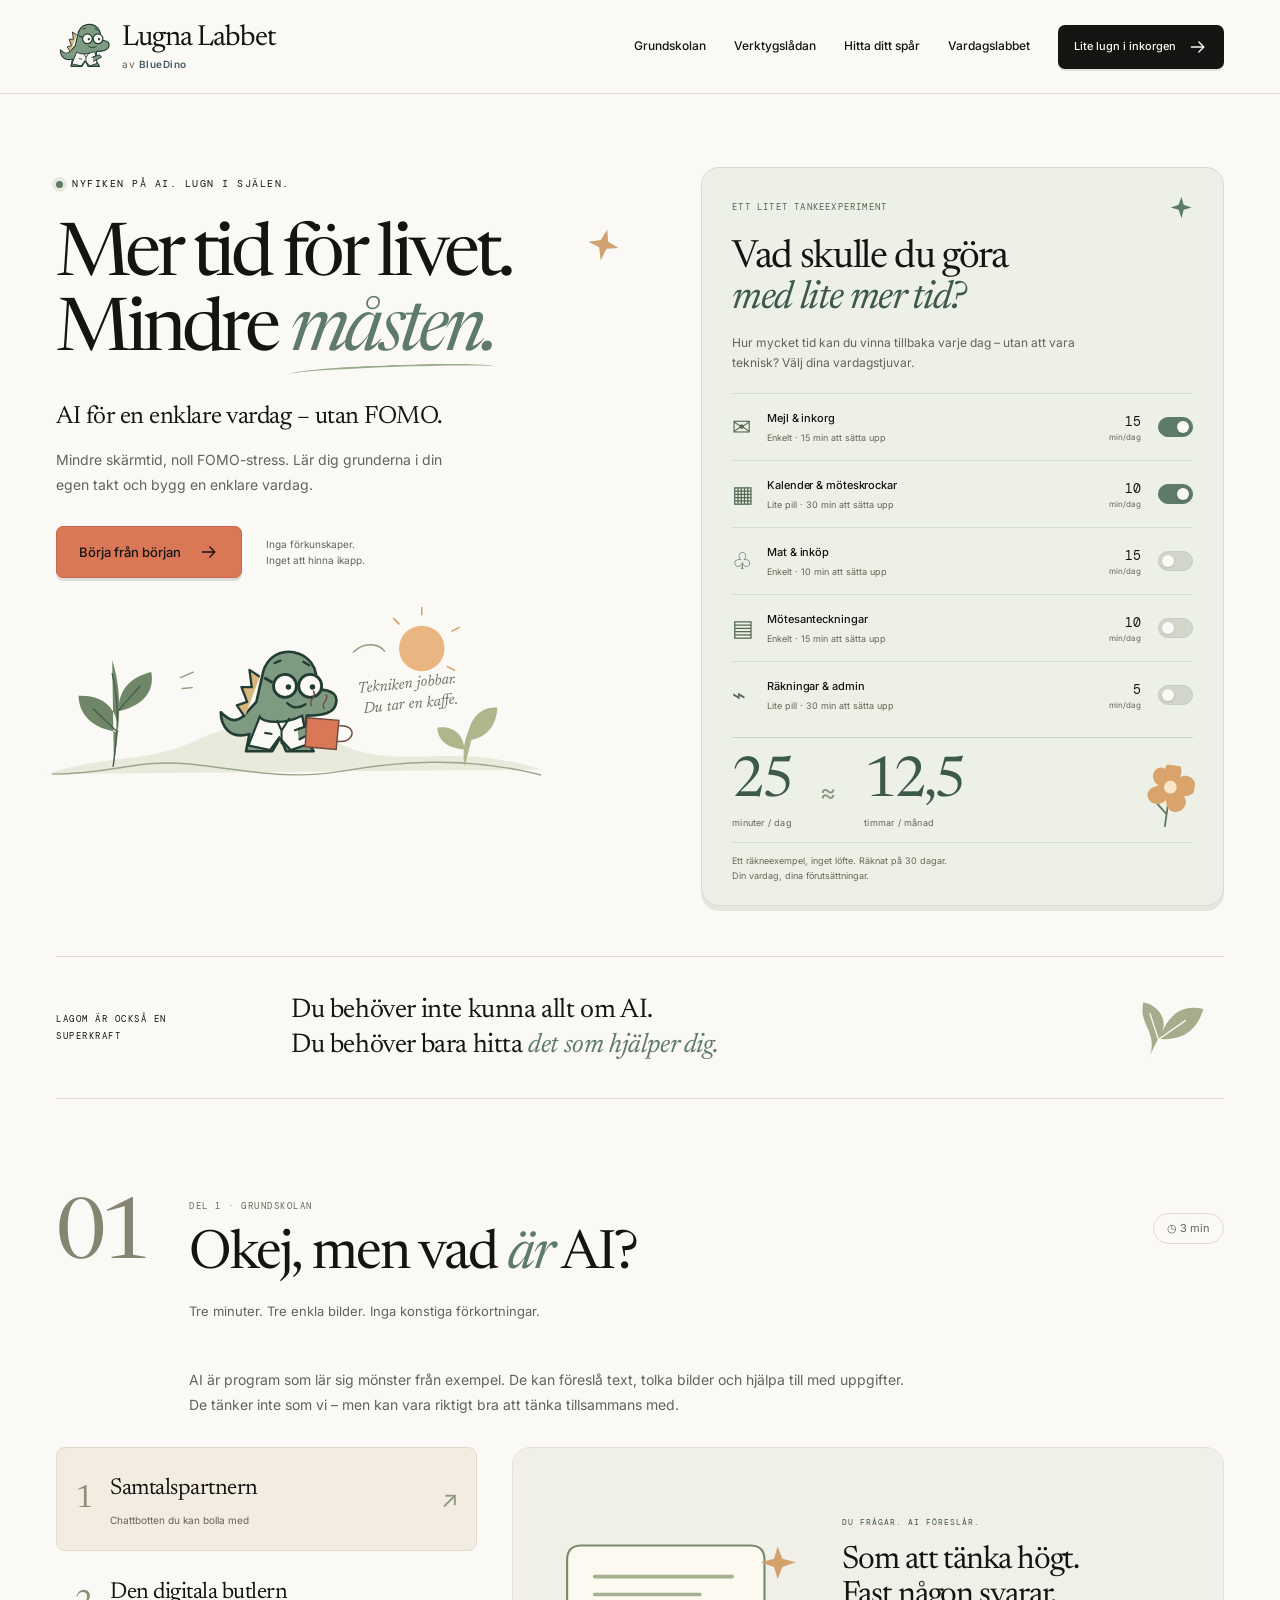
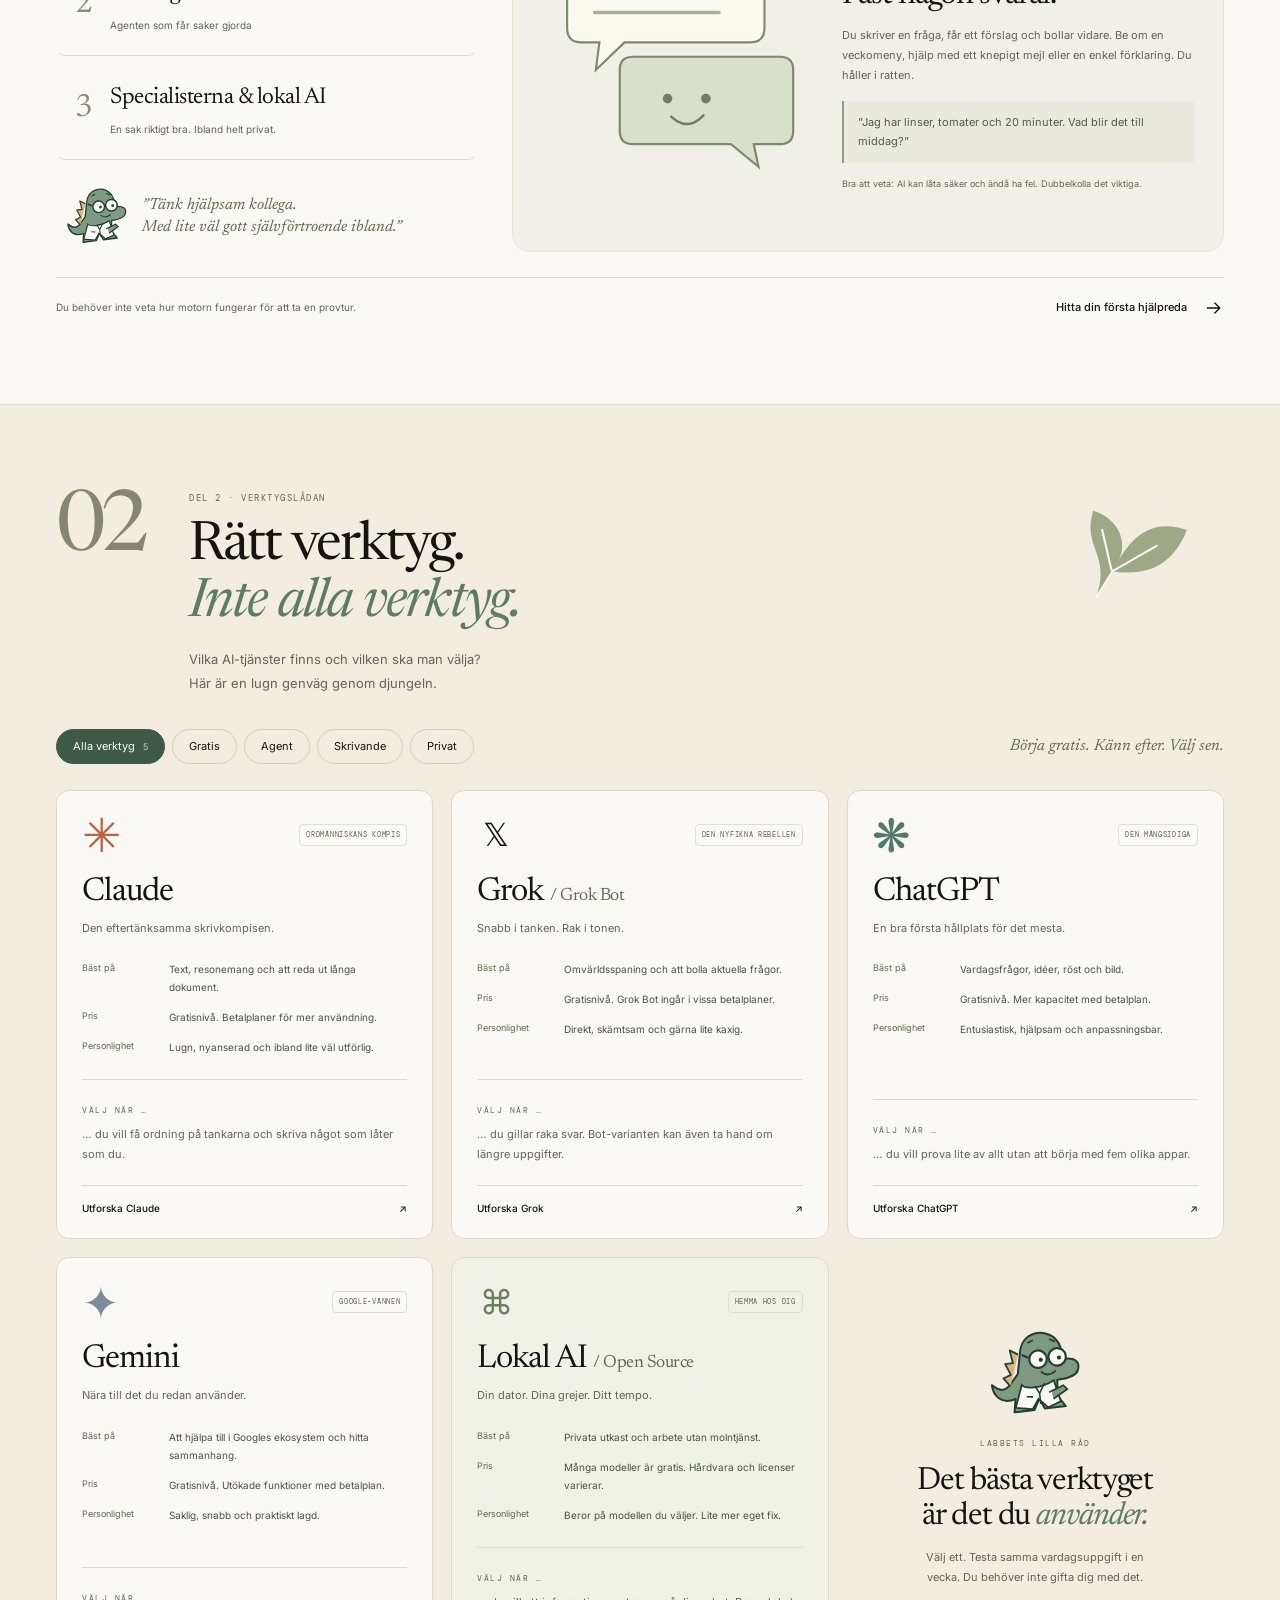
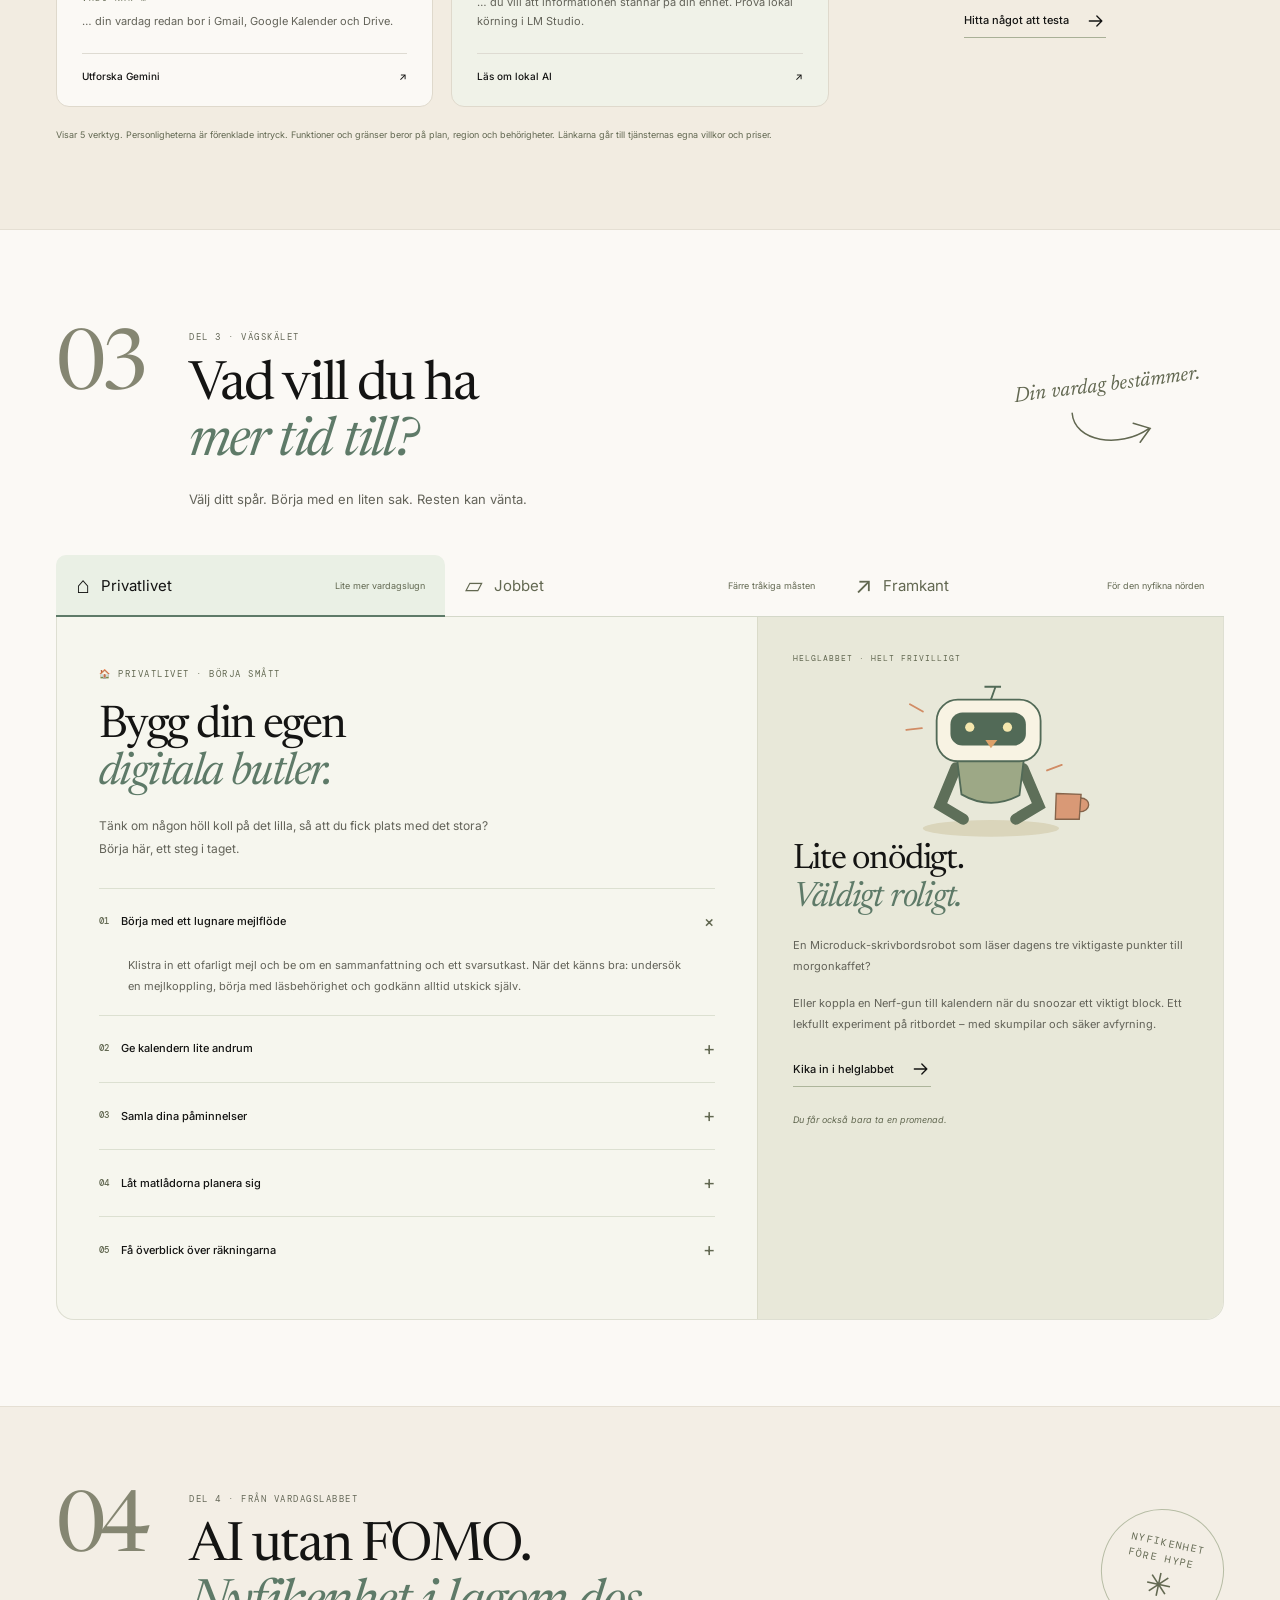
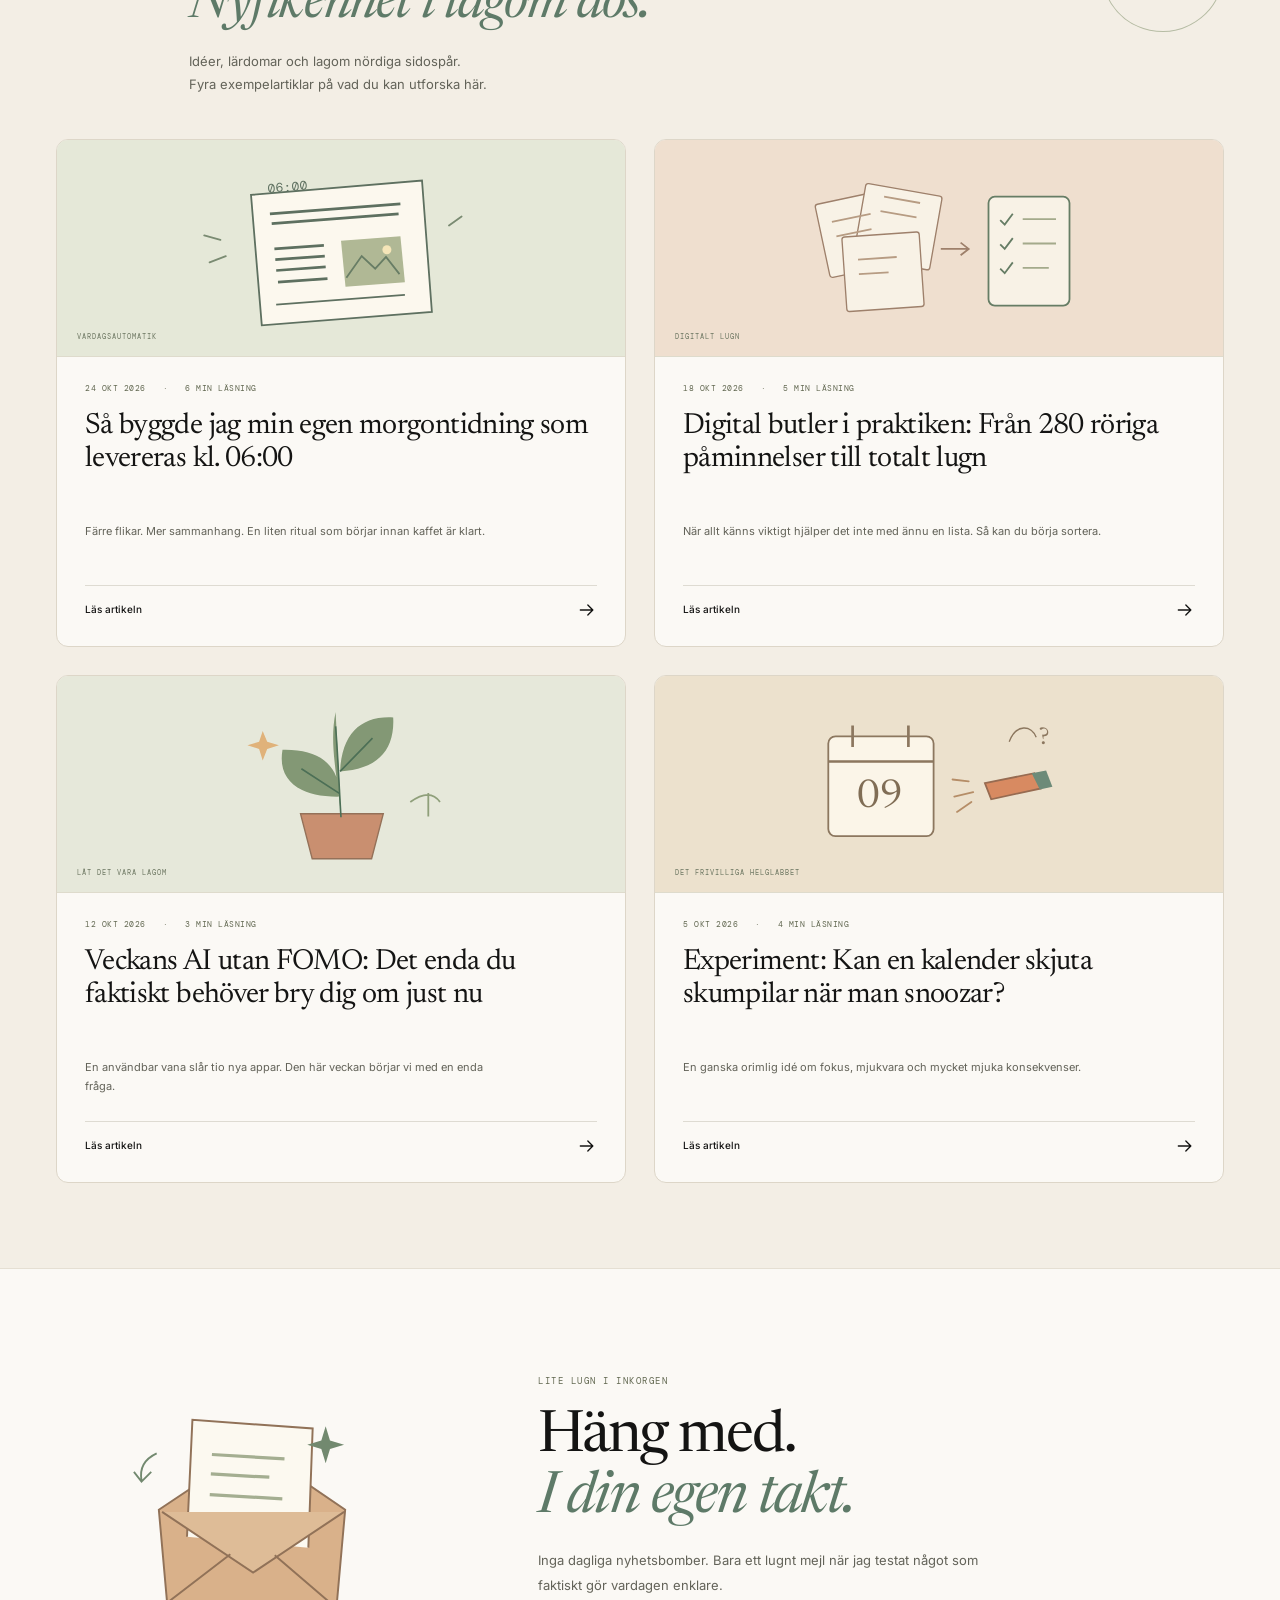
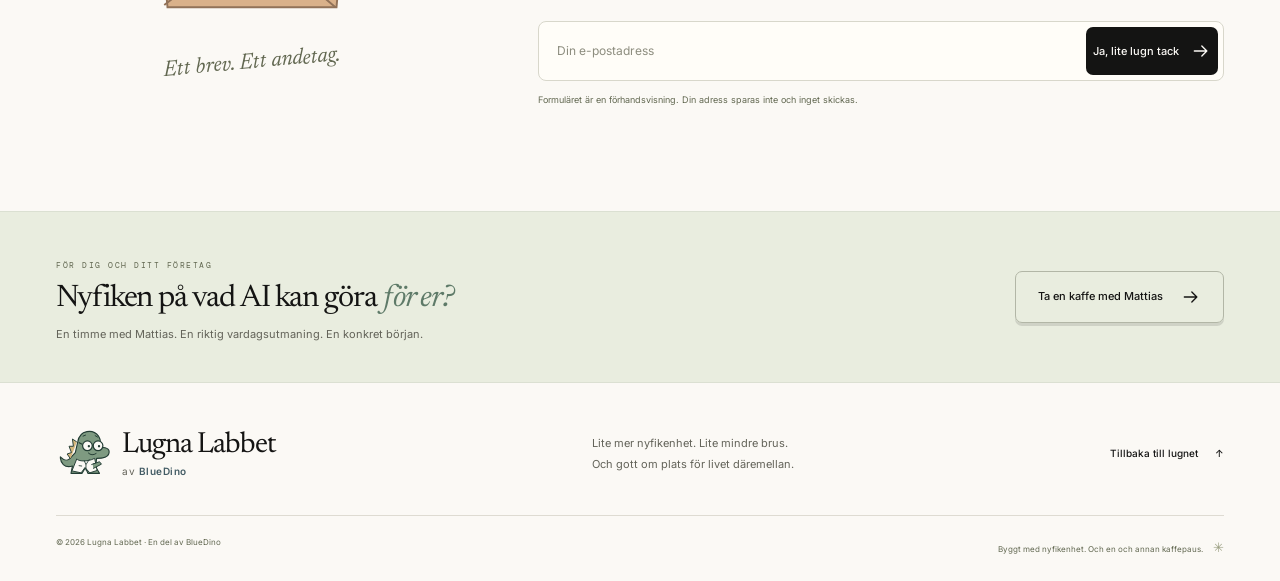
==== ai/index.html @ 4b557d11 "Add Lugna Labbet (BlueDino AI guide & everyday lab) at /ai" ====
<!doctype html>
<html lang="sv">
  <head>
    <meta charset="utf-8" />
    <meta name="viewport" content="width=device-width, initial-scale=1" />
    <meta name="theme-color" content="#FBF9F5" />
    <meta
      name="description"
      content="AI för en enklare vardag – utan FOMO. Lär dig grunderna, hitta ditt verktyg och få mer tid till det som faktiskt betyder något."
    />
    <title>Lugna Labbet — AI för en enklare vardag, av BlueDino</title>
    <link
      rel="icon"
      href="data:image/svg+xml,%3Csvg xmlns='http://www.w3.org/2000/svg' viewBox='0 0 64 64'%3E%3Crect width='64' height='64' rx='18' fill='%235E7A68'/%3E%3Ctext x='10' y='48' font-size='44'%3E🦕%3C/text%3E%3C/svg%3E"
    />
    <link rel="preconnect" href="https://fonts.googleapis.com" />
    <link rel="preconnect" href="https://fonts.gstatic.com" crossorigin />
    <link
      href="https://fonts.googleapis.com/css2?family=DM+Mono:wght@400;500&family=Inter:wght@400;500;600;700&family=Newsreader:ital,wght@0,400;0,500;0,600;1,400;1,500&display=swap"
      rel="stylesheet"
    />
    <link rel="stylesheet" href="styles.css" />
    <script src="app.js" defer></script>
  </head>
  <body>
    <svg
      class="svg-library"
      xmlns="http://www.w3.org/2000/svg"
      aria-hidden="true"
    >
      <defs>
        <symbol id="dino" viewBox="0 0 120 120">
          <path
            d="M34 85C17 90 9 78 9 66c10 10 15 7 19 4l12-13 5-22C49 9 77 8 88 23c6 8 4 16 4 23 16 0 20 6 17 14-2 7-14 9-25 9l-2 18 8 13H66l-5-12-7 12H31Z"
            fill="#7E9A81"
            stroke="#233D34"
            stroke-width="2.3"
            stroke-linejoin="round"
          />
          <path
            d="m43 35-9-6 2 15-9 0 5 13-9 3 7 10"
            fill="#D6B77D"
            stroke="#233D34"
            stroke-width="2"
            stroke-linejoin="round"
          />
          <path
            d="M43 70c3 5 21 7 37-1l5 25-15 5-10-11-8 11-19-4Z"
            fill="#FBF9F5"
            stroke="#233D34"
            stroke-width="2"
          />
          <path
            d="m58 73 4 9 7-11M62 82v12M47 84l7 1M73 82l6-2"
            fill="none"
            stroke="#233D34"
            stroke-width="1.8"
          />
          <path
            d="m76 81 14-5 4 5-17 9"
            fill="#7E9A81"
            stroke="#233D34"
            stroke-width="2"
          />
          <path
            d="M67 58q7 7 16 1"
            fill="none"
            stroke="#233D34"
            stroke-width="2"
            stroke-linecap="round"
          />
          <g fill="#FBF9F5" stroke="#233D34" stroke-width="2.5">
            <circle cx="65" cy="43" r="10" />
            <circle cx="87" cy="43" r="10" />
            <path d="M75 42h2M54 40l-7-4" />
          </g>
          <g fill="#233D34">
            <circle cx="68" cy="44" r="2.4" />
            <circle cx="89" cy="44" r="2.4" />
          </g>
          <path
            d="m56 23 5-2m20 1 5 3"
            stroke="#233D34"
            stroke-width="2"
            stroke-linecap="round"
          />
        </symbol>
        <symbol id="arrow" viewBox="0 0 24 24">
          <path
            d="M4 12h15m-6-6 6 6-6 6"
            fill="none"
            stroke="currentColor"
            stroke-width="1.6"
            stroke-linecap="round"
            stroke-linejoin="round"
          />
        </symbol>
        <symbol id="spark" viewBox="0 0 32 32">
          <path
            d="m16 1 3 11 11 4-11 3-3 12-4-12-11-3 11-4Z"
            fill="currentColor"
          />
        </symbol>
        <symbol id="leaf" viewBox="0 0 120 120">
          <path
            d="M60 109C53 66 24 74 16 38 42 32 62 49 61 70 60 36 72 15 103 9c6 39-14 59-42 70"
            fill="currentColor"
          />
          <path
            d="m60 109 1-30 25-43M60 79 32 49"
            fill="none"
            stroke="#FBF9F5"
            stroke-width="2"
          />
        </symbol>
      </defs>
    </svg>
    <a class="skip-link" href="#main">Hoppa till innehållet</a>
    <header class="site-header">
      <div class="nav-wrap container">
        <a class="brand" href="#hem" aria-label="Lugna Labbet, till startsidan"
          ><svg class="brand-dino" aria-hidden="true"><use href="#dino" /></svg
          ><span class="wordmark"
            >Lugna Labbet<span class="brand-by"
              >av <strong>BlueDino</strong></span
            ></span
          ></a
        >
        <button
          class="menu-toggle"
          aria-expanded="false"
          aria-controls="main-nav"
        >
          <span>Meny</span><span class="menu-lines" aria-hidden="true"></span>
        </button>
        <nav id="main-nav" aria-label="Huvudmeny">
          <a href="#grundskolan">Grundskolan</a
          ><a href="#verktyg">Verktygslådan</a
          ><a href="#spar">Hitta ditt spår</a><a href="#blogg">Vardagslabbet</a
          ><a class="button button-small button-dark" href="#nyhetsbrev"
            >Lite lugn i inkorgen
            <svg aria-hidden="true"><use href="#arrow" /></svg
          ></a>
        </nav>
      </div>
    </header>
    <main id="main">
      <section id="hem" class="hero container">
        <div class="hero-copy">
          <div class="eyebrow">
            <span class="status-dot"></span> NYFIKEN PÅ AI. LUGN I SJÄLEN.
          </div>
          <h1>
            Mer tid för livet.<br />Mindre <em>måsten.</em
            ><svg class="heading-spark" aria-hidden="true">
              <use href="#spark" />
            </svg>
          </h1>
          <p class="hero-tagline">AI för en enklare vardag – utan FOMO.</p>
          <p class="hero-description">
            Mindre skärmtid, noll FOMO-stress. Lär dig grunderna i din egen takt
            och bygg en enklare vardag.
          </p>
          <div class="hero-actions">
            <a class="button button-terra" href="#grundskolan"
              >Börja från början
              <svg aria-hidden="true"><use href="#arrow" /></svg></a
            ><span class="small-note"
              >Inga förkunskaper.<br />Inget att hinna ikapp.</span
            >
          </div>
          <div class="hero-art">
            <svg
              viewBox="0 0 560 205"
              role="img"
              aria-label="En glad dinosaurieprofessor tar kaffepaus bland böljande kullar och växter"
            >
              <path
                d="M6 189C74 166 113 178 169 152c66-31 113-17 161 5 62 29 119-5 218 27"
                fill="#E9EADC"
              />
              <path
                d="M11 189c69 0 93-17 151-11s109 18 166 8 134-18 220 4"
                fill="none"
                stroke="#9AA78A"
                stroke-width="1.6"
              />
              <circle cx="417" cy="51" r="25" fill="#E9B580" />
              <path
                d="M417 14v-8m33 26 8-4m-13 43 8 4m-61-51-6-6"
                stroke="#D7A16C"
                stroke-width="1.7"
                stroke-linecap="round"
              />
              <path
                d="M79 179c6-46 10-78-2-115m7 79c-29-4-43-19-44-40 26-1 43 12 44 40m0-23c26-6 40-21 36-43-24 6-36 20-36 43"
                fill="#6F8768"
              />
              <path
                d="M78 181c6-43 7-68-1-103m6 65-27-26m28 2 24-27"
                stroke="#445E4E"
                stroke-width="1.5"
                fill="none"
              />
              <path
                d="M464 181c-3-19 0-38 14-55m-14 36c-22-2-29-12-30-24 18-3 29 8 30 24m3-10c1-24 16-38 33-36-1 22-14 34-33 36"
                fill="#B0B68C"
              />
              <use href="#dino" x="185" y="38" width="151" height="151" />
              <path
                d="m291 127 35 3-3 32-34-3Z"
                fill="#D97757"
                stroke="#714B3D"
                stroke-width="1.6"
              />
              <path
                d="M326 136c21-2 18 20-2 17m-28-39c-5-7 7-9 2-16m12 19c-5-7 6-9 2-15"
                fill="none"
                stroke="#714B3D"
                stroke-width="1.6"
                stroke-linecap="round"
              />
              <path
                d="m152 83 14-6m-12 18 11-1m177-39c12-12 28-9 34-1"
                fill="none"
                stroke="#8E9B79"
                stroke-width="1.5"
                stroke-linecap="round"
              />
              <text
                x="347"
                y="100"
                fill="#6D7463"
                font-family="Newsreader, Georgia, serif"
                font-size="17"
                font-style="italic"
                transform="rotate(-6 347 100)"
              >
                Tekniken jobbar.
              </text>
              <text
                x="354"
                y="122"
                fill="#6D7463"
                font-family="Newsreader, Georgia, serif"
                font-size="17"
                font-style="italic"
                transform="rotate(-6 354 122)"
              >
                Du tar en kaffe.
              </text>
            </svg>
          </div>
        </div>
        <div class="calculator" aria-labelledby="calculator-heading">
          <div class="calculator-top">
            <span class="eyebrow">ETT LITET TANKEEXPERIMENT</span
            ><svg class="tiny-spark" aria-hidden="true">
              <use href="#spark" />
            </svg>
          </div>
          <h2 id="calculator-heading">
            Vad skulle du göra<br /><em>med lite mer tid?</em>
          </h2>
          <p>
            Hur mycket tid kan du vinna tillbaka varje dag – utan att vara
            teknisk? Välj dina vardagstjuvar.
          </p>
          <fieldset class="time-options">
            <legend class="sr-only">
              Välj sysslor för att uppskatta din tidsvinst
            </legend>
            <label class="time-option"
              ><span class="option-icon" aria-hidden="true">✉</span
              ><span class="option-text"
                ><strong>Mejl &amp; inkorg</strong
                ><small>Enkelt · 15 min att sätta upp</small></span
              ><span class="minutes">15 <small>min/dag</small></span
              ><input type="checkbox" data-minutes="15" checked /><span
                class="switch"
                aria-hidden="true"
              ></span
            ></label>
            <label class="time-option"
              ><span class="option-icon" aria-hidden="true">▦</span
              ><span class="option-text"
                ><strong>Kalender &amp; möteskrockar</strong
                ><small>Lite pill · 30 min att sätta upp</small></span
              ><span class="minutes">10 <small>min/dag</small></span
              ><input type="checkbox" data-minutes="10" checked /><span
                class="switch"
                aria-hidden="true"
              ></span
            ></label>
            <label class="time-option"
              ><span class="option-icon" aria-hidden="true">♧</span
              ><span class="option-text"
                ><strong>Mat &amp; inköp</strong
                ><small>Enkelt · 10 min att sätta upp</small></span
              ><span class="minutes">15 <small>min/dag</small></span
              ><input type="checkbox" data-minutes="15" /><span
                class="switch"
                aria-hidden="true"
              ></span
            ></label>
            <label class="time-option"
              ><span class="option-icon" aria-hidden="true">▤</span
              ><span class="option-text"
                ><strong>Mötesanteckningar</strong
                ><small>Enkelt · 15 min att sätta upp</small></span
              ><span class="minutes">10 <small>min/dag</small></span
              ><input type="checkbox" data-minutes="10" /><span
                class="switch"
                aria-hidden="true"
              ></span
            ></label>
            <label class="time-option"
              ><span class="option-icon" aria-hidden="true">⌁</span
              ><span class="option-text"
                ><strong>Räkningar &amp; admin</strong
                ><small>Lite pill · 30 min att sätta upp</small></span
              ><span class="minutes">5 <small>min/dag</small></span
              ><input type="checkbox" data-minutes="5" /><span
                class="switch"
                aria-hidden="true"
              ></span
            ></label>
          </fieldset>
          <div class="calculator-result">
            <div>
              <span class="result-number" id="daily-total">25</span
              ><span class="result-unit">minuter / dag</span>
            </div>
            <span class="result-equals" aria-hidden="true">≈</span>
            <div>
              <span class="result-number" id="monthly-total">12,5</span
              ><span class="result-unit">timmar / månad</span>
            </div>
            <svg class="result-flower" aria-hidden="true" viewBox="0 0 50 70">
              <path
                d="M25 68V30m0 24L12 43m13 3 12-10"
                stroke="#63795E"
                stroke-width="2"
                fill="none"
              />
              <path
                d="M25 13c-15-22-30 4-13 11-24 9-2 31 10 15 5 23 31 6 19-7 23-4 7-31-7-20 5-20-20-23-17-4"
                fill="#D9A46B"
              />
              <circle cx="25" cy="24" r="7" fill="#F8E8C8" />
            </svg>
          </div>
          <p class="calculator-footnote">
            Ett räkneexempel, inget löfte. Räknat på 30 dagar.<br />Din vardag,
            dina förutsättningar.
          </p>
          <span
            class="sr-only"
            id="time-announcement"
            aria-live="polite"
          ></span>
        </div>
      </section>
      <div class="manifesto container">
        <span class="eyebrow">LAGOM ÄR OCKSÅ EN SUPERKRAFT</span>
        <p>
          Du behöver inte kunna allt om AI.<br />Du behöver bara hitta
          <em>det som hjälper dig.</em>
        </p>
        <svg aria-hidden="true"><use href="#leaf" /></svg>
      </div>
      <section id="grundskolan" class="chapter container">
        <div class="chapter-heading reveal">
          <span class="chapter-number">01</span>
          <div>
            <span class="eyebrow">DEL 1 · GRUNDSKOLAN</span>
            <h2>Okej, men vad <em>är</em> AI?</h2>
            <p>Tre minuter. Tre enkla bilder. Inga konstiga förkortningar.</p>
          </div>
          <span class="reading-pill">◷ 3 min</span>
        </div>
        <p class="school-intro">
          AI är program som lär sig mönster från exempel. De kan föreslå text,
          tolka bilder och hjälpa till med uppgifter. De tänker inte som vi –
          men kan vara riktigt bra att tänka tillsammans med.
        </p>
        <div class="school-grid reveal">
          <div
            class="school-tabs"
            role="tablist"
            aria-label="Tre typer av AI"
            aria-orientation="vertical"
          >
            <button
              id="school-tab-0"
              class="school-tab active"
              role="tab"
              aria-selected="true"
              aria-controls="school-panel"
              data-school="0"
            >
              <span class="step-index">1</span
              ><span
                ><strong>Samtalspartnern</strong
                ><small>Chattbotten du kan bolla med</small></span
              ><span class="tab-arrow" aria-hidden="true">↗</span>
            </button>
            <button
              id="school-tab-1"
              class="school-tab"
              role="tab"
              aria-selected="false"
              aria-controls="school-panel"
              data-school="1"
              tabindex="-1"
            >
              <span class="step-index">2</span
              ><span
                ><strong>Den digitala butlern</strong
                ><small>Agenten som får saker gjorda</small></span
              ><span class="tab-arrow" aria-hidden="true">↗</span>
            </button>
            <button
              id="school-tab-2"
              class="school-tab"
              role="tab"
              aria-selected="false"
              aria-controls="school-panel"
              data-school="2"
              tabindex="-1"
            >
              <span class="step-index">3</span
              ><span
                ><strong>Specialisterna &amp; lokal AI</strong
                ><small>En sak riktigt bra. Ibland helt privat.</small></span
              ><span class="tab-arrow" aria-hidden="true">↗</span>
            </button>
            <div class="school-aside">
              <svg aria-hidden="true"><use href="#dino" /></svg>
              <p>
                ”Tänk hjälpsam kollega.<br />Med lite väl gott självförtroende
                ibland.”
              </p>
            </div>
          </div>
          <div
            class="school-panel"
            id="school-panel"
            role="tabpanel"
            aria-labelledby="school-tab-0"
            tabindex="0"
          >
            <div
              class="lesson-visual"
              id="lesson-visual"
              aria-hidden="true"
            ></div>
            <div class="lesson-copy">
              <span class="eyebrow" id="lesson-label"
                >DU FRÅGAR. AI FÖRESLÅR.</span
              >
              <h3 id="lesson-title">
                Som att tänka högt.<br />Fast någon svarar.
              </h3>
              <p id="lesson-description">
                Du skriver en fråga, får ett förslag och bollar vidare. Be om en
                veckomeny, hjälp med ett knepigt mejl eller en enkel förklaring.
                Du håller i ratten.
              </p>
              <div class="lesson-example" id="lesson-example">
                ”Jag har linser, tomater och 20 minuter. Vad blir det till
                middag?”
              </div>
              <p class="lesson-caveat" id="lesson-caveat">
                Bra att veta: AI kan låta säker och ändå ha fel. Dubbelkolla det
                viktiga.
              </p>
            </div>
          </div>
        </div>
        <div class="chapter-bottom">
          <span
            >Du behöver inte veta hur motorn fungerar för att ta en
            provtur.</span
          ><a class="text-link" href="#verktyg"
            >Hitta din första hjälpreda
            <svg aria-hidden="true"><use href="#arrow" /></svg
          ></a>
        </div>
      </section>
      <section id="verktyg" class="tools-section">
        <div class="container">
          <div class="chapter-heading reveal">
            <span class="chapter-number">02</span>
            <div>
              <span class="eyebrow">DEL 2 · VERKTYGSLÅDAN</span>
              <h2>Rätt verktyg.<br /><em>Inte alla verktyg.</em></h2>
              <p>
                Vilka AI-tjänster finns och vilken ska man välja?<br />Här är en
                lugn genväg genom djungeln.
              </p>
            </div>
            <svg class="tools-leaf" aria-hidden="true">
              <use href="#leaf" />
            </svg>
          </div>
          <div class="filter-row">
            <div class="filters" role="group" aria-label="Filtrera verktyg">
              <button
                class="filter active"
                data-filter="alla"
                aria-pressed="true"
              >
                Alla verktyg <span>5</span></button
              ><button class="filter" data-filter="gratis" aria-pressed="false">
                Gratis</button
              ><button class="filter" data-filter="agent" aria-pressed="false">
                Agent</button
              ><button
                class="filter"
                data-filter="skrivande"
                aria-pressed="false"
              >
                Skrivande</button
              ><button class="filter" data-filter="privat" aria-pressed="false">
                Privat
              </button>
            </div>
            <span class="filter-hint">Börja gratis. Känn efter. Välj sen.</span>
          </div>
          <div class="tools-grid">
            <article class="tool-card" data-tags="gratis agent skrivande">
              <div class="tool-card-top">
                <span class="tool-logo claude-logo" aria-hidden="true">✳</span
                ><span class="tool-badge">ORDMÄNNISKANS KOMPIS</span>
              </div>
              <h3>Claude</h3>
              <p class="tool-intro">Den eftertänksamma skrivkompisen.</p>
              <dl>
                <dt>Bäst på</dt>
                <dd>Text, resonemang och att reda ut långa dokument.</dd>
                <dt>Pris</dt>
                <dd>Gratisnivå. Betalplaner för mer användning.</dd>
                <dt>Personlighet</dt>
                <dd>Lugn, nyanserad och ibland lite väl utförlig.</dd>
              </dl>
              <div class="tool-choice">
                <span class="eyebrow">VÄLJ NÄR …</span>
                <p>
                  … du vill få ordning på tankarna och skriva något som låter
                  som du.
                </p>
              </div>
              <a
                class="text-link"
                href="https://claude.com/pricing"
                target="_blank"
                rel="noopener noreferrer"
                >Utforska Claude <span aria-hidden="true">↗</span></a
              >
            </article>
            <article class="tool-card" data-tags="gratis agent">
              <div class="tool-card-top">
                <span class="tool-logo grok-logo" aria-hidden="true">𝕏</span
                ><span class="tool-badge">DEN NYFIKNA REBELLEN</span>
              </div>
              <h3>Grok <span class="tool-subtitle">/ Grok Bot</span></h3>
              <p class="tool-intro">Snabb i tanken. Rak i tonen.</p>
              <dl>
                <dt>Bäst på</dt>
                <dd>Omvärldsspaning och att bolla aktuella frågor.</dd>
                <dt>Pris</dt>
                <dd>Gratisnivå. Grok Bot ingår i vissa betalplaner.</dd>
                <dt>Personlighet</dt>
                <dd>Direkt, skämtsam och gärna lite kaxig.</dd>
              </dl>
              <div class="tool-choice">
                <span class="eyebrow">VÄLJ NÄR …</span>
                <p>
                  … du gillar raka svar. Bot-varianten kan även ta hand om
                  längre uppgifter.
                </p>
              </div>
              <a
                class="text-link"
                href="https://x.ai/pricing"
                target="_blank"
                rel="noopener noreferrer"
                >Utforska Grok <span aria-hidden="true">↗</span></a
              >
            </article>
            <article class="tool-card" data-tags="gratis agent skrivande">
              <div class="tool-card-top">
                <span class="tool-logo chatgpt-logo" aria-hidden="true">❋</span
                ><span class="tool-badge">DEN MÅNGSIDIGA</span>
              </div>
              <h3>ChatGPT</h3>
              <p class="tool-intro">En bra första hållplats för det mesta.</p>
              <dl>
                <dt>Bäst på</dt>
                <dd>Vardagsfrågor, idéer, röst och bild.</dd>
                <dt>Pris</dt>
                <dd>Gratisnivå. Mer kapacitet med betalplan.</dd>
                <dt>Personlighet</dt>
                <dd>Entusiastisk, hjälpsam och anpassningsbar.</dd>
              </dl>
              <div class="tool-choice">
                <span class="eyebrow">VÄLJ NÄR …</span>
                <p>
                  … du vill prova lite av allt utan att börja med fem olika
                  appar.
                </p>
              </div>
              <a
                class="text-link"
                href="https://chatgpt.com/pricing/"
                target="_blank"
                rel="noopener noreferrer"
                >Utforska ChatGPT <span aria-hidden="true">↗</span></a
              >
            </article>
            <article class="tool-card" data-tags="gratis agent skrivande">
              <div class="tool-card-top">
                <span class="tool-logo gemini-logo" aria-hidden="true">✦</span
                ><span class="tool-badge">GOOGLE-VÄNNEN</span>
              </div>
              <h3>Gemini</h3>
              <p class="tool-intro">Nära till det du redan använder.</p>
              <dl>
                <dt>Bäst på</dt>
                <dd>
                  Att hjälpa till i Googles ekosystem och hitta sammanhang.
                </dd>
                <dt>Pris</dt>
                <dd>Gratisnivå. Utökade funktioner med betalplan.</dd>
                <dt>Personlighet</dt>
                <dd>Saklig, snabb och praktiskt lagd.</dd>
              </dl>
              <div class="tool-choice">
                <span class="eyebrow">VÄLJ NÄR …</span>
                <p>
                  … din vardag redan bor i Gmail, Google Kalender och Drive.
                </p>
              </div>
              <a
                class="text-link"
                href="https://gemini.google/subscriptions/"
                target="_blank"
                rel="noopener noreferrer"
                >Utforska Gemini <span aria-hidden="true">↗</span></a
              >
            </article>
            <article
              class="tool-card local-card"
              data-tags="gratis privat skrivande"
            >
              <div class="tool-card-top">
                <span class="tool-logo local-logo" aria-hidden="true">⌘</span
                ><span class="tool-badge">HEMMA HOS DIG</span>
              </div>
              <h3>Lokal AI <span class="tool-subtitle">/ Open Source</span></h3>
              <p class="tool-intro">Din dator. Dina grejer. Ditt tempo.</p>
              <dl>
                <dt>Bäst på</dt>
                <dd>Privata utkast och arbete utan molntjänst.</dd>
                <dt>Pris</dt>
                <dd>
                  Många modeller är gratis. Hårdvara och licenser varierar.
                </dd>
                <dt>Personlighet</dt>
                <dd>Beror på modellen du väljer. Lite mer eget fix.</dd>
              </dl>
              <div class="tool-choice">
                <span class="eyebrow">VÄLJ NÄR …</span>
                <p>
                  … du vill att informationen stannar på din enhet. Prova lokal
                  körning i LM Studio.
                </p>
              </div>
              <a
                class="text-link"
                href="https://lmstudio.ai/docs/app/offline"
                target="_blank"
                rel="noopener noreferrer"
                >Läs om lokal AI <span aria-hidden="true">↗</span></a
              >
            </article>
            <aside class="tool-tip">
              <svg aria-hidden="true"><use href="#dino" /></svg
              ><span class="eyebrow">LABBETS LILLA RÅD</span>
              <h3>Det bästa verktyget<br />är det du <em>använder.</em></h3>
              <p>
                Välj ett. Testa samma vardagsuppgift i en vecka. Du behöver inte
                gifta dig med det.
              </p>
              <a class="text-link" href="#spar"
                >Hitta något att testa
                <svg aria-hidden="true"><use href="#arrow" /></svg
              ></a>
            </aside>
          </div>
          <p class="tools-note" aria-live="polite" id="filter-status">
            Visar 5 verktyg. Personligheterna är förenklade intryck. Funktioner
            och gränser beror på plan, region och behörigheter. Länkarna går
            till tjänsternas egna villkor och priser.
          </p>
        </div>
      </section>
      <section id="spar" class="chapter container">
        <div class="chapter-heading reveal">
          <span class="chapter-number">03</span>
          <div>
            <span class="eyebrow">DEL 3 · VÄGSKÄLET</span>
            <h2>Vad vill du ha<br /><em>mer tid till?</em></h2>
            <p>Välj ditt spår. Börja med en liten sak. Resten kan vänta.</p>
          </div>
          <span class="handwritten"
            >Din vardag bestämmer.<svg viewBox="0 0 90 40" aria-hidden="true">
              <path
                d="M4 3c2 28 47 36 77 15m-16-5 17 5-10 14"
                fill="none"
                stroke="currentColor"
                stroke-width="1.5"
                stroke-linecap="round"
              /></svg
          ></span>
        </div>
        <div class="track-tabs" role="tablist" aria-label="Välj ditt spår">
          <button
            class="track-tab active"
            role="tab"
            aria-selected="true"
            aria-controls="track-private"
            id="tab-private"
            data-track="private"
          >
            <span aria-hidden="true">⌂</span> Privatlivet
            <span class="track-tab-note">Lite mer vardagslugn</span></button
          ><button
            class="track-tab"
            role="tab"
            aria-selected="false"
            aria-controls="track-work"
            id="tab-work"
            data-track="work"
            tabindex="-1"
          >
            <span aria-hidden="true">▱</span> Jobbet
            <span class="track-tab-note">Färre tråkiga måsten</span></button
          ><button
            class="track-tab"
            role="tab"
            aria-selected="false"
            aria-controls="track-future"
            id="tab-future"
            data-track="future"
            tabindex="-1"
          >
            <span aria-hidden="true">↗</span> Framkant
            <span class="track-tab-note">För den nyfikna nörden</span>
          </button>
        </div>
        <div
          class="track-panel"
          id="track-private"
          role="tabpanel"
          aria-labelledby="tab-private"
        >
          <div class="track-main">
            <span class="eyebrow">🏠 PRIVATLIVET · BÖRJA SMÅTT</span>
            <h3>Bygg din egen<br /><em>digitala butler.</em></h3>
            <p>
              Tänk om någon höll koll på det lilla, så att du fick plats med det
              stora? Börja här, ett steg i taget.
            </p>
            <div class="steps">
              <details open>
                <summary>
                  <span>01</span> Börja med ett lugnare mejlflöde
                  <span class="details-plus" aria-hidden="true">+</span>
                </summary>
                <p>
                  Klistra in ett ofarligt mejl och be om en sammanfattning och
                  ett svarsutkast. När det känns bra: undersök en mejlkoppling,
                  börja med läsbehörighet och godkänn alltid utskick själv.
                </p>
              </details>
              <details>
                <summary>
                  <span>02</span> Ge kalendern lite andrum
                  <span class="details-plus" aria-hidden="true">+</span>
                </summary>
                <p>
                  Beskriv en vanlig vecka utan privata detaljer. Be om förslag
                  på fokusblock, pauser och restid. Med en godkänd
                  kalenderkoppling kan en agent föreslå nya tider när möten
                  krockar.
                </p>
              </details>
              <details>
                <summary>
                  <span>03</span> Samla dina påminnelser
                  <span class="details-plus" aria-hidden="true">+</span>
                </summary>
                <p>
                  Samla dina lösa listor och be AI gruppera dem i ”idag”, ”den
                  här veckan” och ”kan vänta”. Välj tre saker. Lägg sedan in
                  påminnelserna i den app du redan använder.
                </p>
              </details>
              <details>
                <summary>
                  <span>04</span> Låt matlådorna planera sig
                  <span class="details-plus" aria-hidden="true">+</span>
                </summary>
                <p>
                  Skriv vad som finns i kylen, hur många ni är och vad ni
                  gillar. Be om fyra enkla middagar som ger lunchlådor, plus en
                  inköpslista sorterad efter butikens avdelningar.
                </p>
              </details>
              <details>
                <summary>
                  <span>05</span> Få överblick över räkningarna
                  <span class="details-plus" aria-hidden="true">+</span>
                </summary>
                <p>
                  Gör en enkel lista med förfallodatum och belopp. Be AI föreslå
                  en månadsrutin och påminnelser. Dela inga bankinloggningar.
                  Kontrollera belopp och genomför betalningen i din bank.
                </p>
              </details>
            </div>
          </div>
          <aside class="weekend-card">
            <span class="eyebrow">HELGLABBET · HELT FRIVILLIGT</span>
            <div class="robot-art" aria-hidden="true">
              <svg viewBox="0 0 250 190">
                <ellipse cx="126" cy="170" rx="74" ry="9" fill="#DAD5BB" />
                <path
                  d="m88 104-17 41 25 15m65-55 17 40-25 15"
                  fill="none"
                  stroke="#5E6F59"
                  stroke-width="12"
                  stroke-linecap="round"
                />
                <path
                  d="M88 85q38-15 75 0l-6 49q-32 17-63-1Z"
                  fill="#9DA886"
                  stroke="#526A57"
                  stroke-width="2"
                />
                <rect
                  x="67"
                  y="30"
                  width="113"
                  height="67"
                  rx="23"
                  fill="#F8F3E3"
                  stroke="#526A57"
                  stroke-width="2"
                />
                <rect
                  x="82"
                  y="44"
                  width="82"
                  height="36"
                  rx="13"
                  fill="#526A57"
                />
                <circle cx="103" cy="60" r="5" fill="#F5E7AE" />
                <circle cx="144" cy="60" r="5" fill="#F5E7AE" />
                <path d="m120 74 6 9 7-9" fill="#DDA16A" />
                <path
                  d="m126 30 5-14m-12 0h18"
                  stroke="#526A57"
                  stroke-width="2"
                />
                <path
                  d="m52 43-14-8m13 26-17 2m153 44 16-6"
                  stroke="#D18C65"
                  stroke-width="2"
                  stroke-linecap="round"
                />
                <path
                  d="m197 132 27 1-2 27h-26Zm26 5c13 0 12 15-1 15"
                  fill="#D99976"
                  stroke="#85644B"
                  stroke-width="1.5"
                />
              </svg>
            </div>
            <h4>Lite onödigt.<br /><em>Väldigt roligt.</em></h4>
            <p>
              En Microduck-skrivbordsrobot som läser dagens tre viktigaste
              punkter till morgonkaffet?
            </p>
            <p>
              Eller koppla en Nerf-gun till kalendern när du snoozar ett viktigt
              block. Ett lekfullt experiment på ritbordet – med skumpilar och
              säker avfyrning.
            </p>
            <button class="text-link" data-article="3">
              Kika in i helglabbet
              <svg aria-hidden="true"><use href="#arrow" /></svg></button
            ><span class="weekend-note">Du får också bara ta en promenad.</span>
          </aside>
        </div>
        <div
          class="track-panel"
          id="track-work"
          role="tabpanel"
          aria-labelledby="tab-work"
          hidden
        >
          <div class="track-main">
            <span class="eyebrow">💼 JOBBET · MER PLATS FÖR BRA ARBETE</span>
            <h3>Slipp det tråkiga<br /><em>kontorsarbetet.</em></h3>
            <p>
              Färre kopierade anteckningar. Färre fram-och-tillbaka-mejl. Mer
              tid till det du faktiskt är bra på.
            </p>
            <div class="steps">
              <details open>
                <summary>
                  <span>01</span> Schemalägg med lite framförhållning
                  <span class="details-plus" aria-hidden="true">+</span>
                </summary>
                <p>
                  Låt en godkänd kalenderagent hitta fokusblock och lägga in
                  pauser. Börja med förslag och bekräfta ändringarna själv.
                </p>
              </details>
              <details>
                <summary>
                  <span>02</span> Lös möteskrockar innan de händer
                  <span class="details-plus" aria-hidden="true">+</span>
                </summary>
                <p>
                  Med rätt behörighet kan AI identifiera krockar och föreslå
                  alternativa tider utifrån deltagarnas tillgänglighet. Du
                  godkänner innan något bokas om.
                </p>
              </details>
              <details>
                <summary>
                  <span>03</span> Avsluta mötet med en tydlig plan
                  <span class="details-plus" aria-hidden="true">+</span>
                </summary>
                <p>
                  Be ett av företaget godkänt verktyg sammanfatta
                  anteckningarna: beslut, ansvarig och nästa steg. Be om
                  deltagarnas medgivande innan inspelning och kontrollera
                  sammanfattningen.
                </p>
              </details>
              <details>
                <summary>
                  <span>04</span> Få mejlutkast i din egen röst
                  <span class="details-plus" aria-hidden="true">+</span>
                </summary>
                <p>
                  Visa två avpersonifierade textexempel. Beskriv mottagaren och
                  vad du vill uppnå. Be om ett kort utkast, redigera och skicka
                  själv.
                </p>
              </details>
            </div>
          </div>
          <aside class="work-card">
            <span class="eyebrow">EN TIMME. EN KONKRET BÖRJAN.</span
            ><svg aria-hidden="true" class="consult-dino">
              <use href="#dino" />
            </svg>
            <h4>Lite hjälp att<br /><em>komma igång?</em></h4>
            <p>
              Vill ni ha hjälp att sätta upp det här på ert företag utan
              krångel? Boka en timme med Mattias.
            </p>
            <p>
              Vi börjar med en riktig arbetsuppgift och hittar ett upplägg som
              passar era verktyg.
            </p>
            <button class="button button-dark" data-booking>
              Boka en timme <svg aria-hidden="true"><use href="#arrow" /></svg>
            </button>
          </aside>
        </div>
        <div
          class="track-panel"
          id="track-future"
          role="tabpanel"
          aria-labelledby="tab-future"
          hidden
        >
          <div class="track-main">
            <span class="eyebrow">🚀 FRAMKANT · NYFIKEN UTAN STRESS</span>
            <h3>Labbet &amp;<br /><em>framtiden.</em></h3>
            <p>
              Här får det vara lite mer experiment. Du behöver inte göra allt.
              Välj en idé som får det att klia i fingrarna.
            </p>
            <div class="steps">
              <details open>
                <summary>
                  <span>01</span> En natt-agent med pass kl. 02:00
                  <span class="details-plus" aria-hidden="true">+</span>
                </summary>
                <p>
                  Låt en schemalagd agent läsa morgondagens kalender, upptäcka
                  luckor och förbereda ett förslag till dagsplan. Den behöver en
                  tjänst som kör i bakgrunden och uttryckligt godkända
                  kopplingar.
                </p>
              </details>
              <details>
                <summary>
                  <span>02</span> Din egen morgontidning kl. 06:00
                  <span class="details-plus" aria-hidden="true">+</span>
                </summary>
                <p>
                  Välj tre ämnen och en handfull trovärdiga källor. Låt en agent
                  sammanfatta med länkar, sortera bort dubbletter och leverera
                  ett kort morgonbrev. Kontrollera att schemaläggning och
                  utskick stöds av din tjänst.
                </p>
              </details>
              <details>
                <summary>
                  <span>03</span> Flytta hem en liten modell
                  <span class="details-plus" aria-hidden="true">+</span>
                </summary>
                <p>
                  Prova en liten öppen modell i LM Studio eller Ollama. Ladda
                  ned den, välj lokal körning och testa ett ofarligt dokument
                  offline. Hastigheten beror på datorns minne och
                  beräkningskraft.
                </p>
              </details>
              <details>
                <summary>
                  <span>04</span> Bygg en 3D- eller kod-pipeline
                  <span class="details-plus" aria-hidden="true">+</span>
                </summary>
                <p>
                  Knyt ihop ett avgränsat flöde: brief → kodutkast → test →
                  manuell granskning. För 3D: börja med att sortera referenser
                  eller skapa ett enkelt skript. Spara originalen och godkänn
                  varje steg.
                </p>
              </details>
            </div>
          </div>
          <aside class="future-card">
            <span class="eyebrow">ANTECKNING FRÅN LABBET</span
            ><svg class="orbit-art" viewBox="0 0 240 190" aria-hidden="true">
              <g fill="none" stroke="#7A8970" stroke-width="1.5">
                <ellipse
                  cx="120"
                  cy="95"
                  rx="95"
                  ry="40"
                  transform="rotate(-30 120 95)"
                />
                <ellipse
                  cx="120"
                  cy="95"
                  rx="95"
                  ry="40"
                  transform="rotate(40 120 95)"
                />
                <ellipse cx="120" cy="95" rx="35" ry="78" />
              </g>
              <circle cx="120" cy="95" r="23" fill="#D97757" />
              <circle cx="39" cy="132" r="9" fill="#E7BB7F" />
              <circle cx="169" cy="43" r="7" fill="#5E7A68" />
              <path
                d="m199 138 4 11 12 4-12 3-4 12-3-12-12-3 12-4Z"
                fill="#5E7A68"
              />
            </svg>
            <h4>Framtiden kan<br /><em>vänta till efter kaffet.</em></h4>
            <p>
              Det kommer alltid en ny modell. Ett nytt verktyg. En ny sak att
              känna att man borde kunna.
            </p>
            <p>
              Det roliga börjar när du släpper racet och bygger något för din
              egen skull.
            </p>
            <button class="text-link" data-article="0">
              Läs om morgontidningen
              <svg aria-hidden="true"><use href="#arrow" /></svg>
            </button>
          </aside>
        </div>
      </section>
      <section id="blogg" class="blog-section">
        <div class="container">
          <div class="chapter-heading reveal">
            <span class="chapter-number">04</span>
            <div>
              <span class="eyebrow">DEL 4 · FRÅN VARDAGSLABBET</span>
              <h2>AI utan FOMO.<br /><em>Nyfikenhet i lagom dos.</em></h2>
              <p>
                Idéer, lärdomar och lagom nördiga sidospår.<br />Fyra
                exempelartiklar på vad du kan utforska här.
              </p>
            </div>
            <span class="blog-stamp" aria-hidden="true"
              >NYFIKENHET<br />FÖRE HYPE<span>✳</span></span
            >
          </div>
          <div class="posts-grid">
            <article class="post-card">
              <button
                class="post-open"
                data-article="0"
                aria-labelledby="post-title-0"
              >
                <div class="post-art newspaper-art" aria-hidden="true">
                  <svg viewBox="0 0 450 240">
                    <path
                      d="m125 61 190-16 11 146-189 15Z"
                      fill="#FCF8EE"
                      stroke="#5E7060"
                      stroke-width="2"
                    />
                    <path
                      d="m146 82 145-11m-143 22 141-11m-138 39 55-4m-54 16 55-4m-54 16 55-4m-53 17 55-4"
                      stroke="#5E7060"
                      stroke-width="3"
                    />
                    <path d="m225 112 66-5 5 51-66 5Z" fill="#B0B895" />
                    <path
                      d="m231 153 17-24 15 14 12-13 15 19"
                      fill="none"
                      stroke="#687D65"
                      stroke-width="2"
                    />
                    <circle cx="276" cy="122" r="5" fill="#F5E5B8" />
                    <path
                      d="m153 183 143-11"
                      stroke="#5E7060"
                      stroke-width="2"
                    />
                    <path
                      d="m91 111-18-5m24 23-18 7m266-41 14-10"
                      stroke="#7A8B72"
                      stroke-width="2"
                      stroke-linecap="round"
                    />
                    <text
                      x="144"
                      y="59"
                      font-size="14"
                      fill="#5E7060"
                      font-family="DM Mono, monospace"
                      transform="rotate(-5 144 59)"
                    >
                      06:00
                    </text></svg
                  ><span class="art-label">VARDAGSAUTOMATIK</span>
                </div>
                <div class="post-copy">
                  <div class="post-meta">
                    <time datetime="2026-10-24">24 OKT 2026</time
                    ><span>6 MIN LÄSNING</span>
                  </div>
                  <h3 id="post-title-0">
                    Så byggde jag min egen morgontidning som levereras kl. 06:00
                  </h3>
                  <p>
                    Färre flikar. Mer sammanhang. En liten ritual som börjar
                    innan kaffet är klart.
                  </p>
                  <span class="post-read"
                    >Läs artikeln
                    <svg aria-hidden="true"><use href="#arrow" /></svg
                  ></span>
                </div>
              </button>
            </article>
            <article class="post-card">
              <button
                class="post-open"
                data-article="1"
                aria-labelledby="post-title-1"
              >
                <div class="post-art reminders-art" aria-hidden="true">
                  <svg viewBox="0 0 450 240">
                    <g fill="#F8F2E6" stroke="#9E806B" stroke-width="1.5">
                      <rect
                        x="87"
                        y="72"
                        width="86"
                        height="83"
                        rx="3"
                        transform="rotate(-12 87 72)"
                      />
                      <rect
                        x="144"
                        y="48"
                        width="86"
                        height="83"
                        rx="3"
                        transform="rotate(10 144 48)"
                      />
                      <rect
                        x="117"
                        y="108"
                        width="86"
                        height="83"
                        rx="3"
                        transform="rotate(-4 117 108)"
                      />
                    </g>
                    <path
                      d="m106 91 43-9m-38 25 39-8m14-36 40 7m-44 9 40 7m-65 47 43-3m-42 19 33-2"
                      stroke="#B79C83"
                      stroke-width="2"
                    />
                    <path
                      d="M227 121h31m-9-7 9 7-9 7"
                      fill="none"
                      stroke="#9E806B"
                      stroke-width="2"
                    />
                    <rect
                      x="280"
                      y="63"
                      width="90"
                      height="121"
                      rx="7"
                      fill="#F8F2E6"
                      stroke="#667D65"
                      stroke-width="2"
                    />
                    <path
                      d="m293 89 5 5 9-12m-14 34 5 5 9-12m-14 34 5 5 9-12"
                      fill="none"
                      stroke="#667D65"
                      stroke-width="2"
                    />
                    <path
                      d="M318 88h37m-37 27h37m-37 27h29"
                      stroke="#A4AA8B"
                      stroke-width="2"
                    /></svg
                  ><span class="art-label">DIGITALT LUGN</span>
                </div>
                <div class="post-copy">
                  <div class="post-meta">
                    <time datetime="2026-10-18">18 OKT 2026</time
                    ><span>5 MIN LÄSNING</span>
                  </div>
                  <h3 id="post-title-1">
                    Digital butler i praktiken: Från 280 röriga påminnelser till
                    totalt lugn
                  </h3>
                  <p>
                    När allt känns viktigt hjälper det inte med ännu en lista.
                    Så kan du börja sortera.
                  </p>
                  <span class="post-read"
                    >Läs artikeln
                    <svg aria-hidden="true"><use href="#arrow" /></svg
                  ></span>
                </div>
              </button>
            </article>
            <article class="post-card">
              <button
                class="post-open"
                data-article="2"
                aria-labelledby="post-title-2"
              >
                <div class="post-art plant-art" aria-hidden="true">
                  <svg viewBox="0 0 450 240">
                    <path
                      d="m180 153 92 0-13 50h-66Z"
                      fill="#C98F70"
                      stroke="#947159"
                      stroke-width="1.5"
                    />
                    <path
                      d="M225 155c-5-51-13-80-6-115m5 94c-45 1-70-18-64-52 43-1 63 18 64 52m0-28c2-43 24-62 59-60 2 37-18 58-59 60"
                      fill="#839875"
                    />
                    <path
                      d="M225 157c-2-31-3-62-6-101m5 75-43-28m43 3 36-37"
                      fill="none"
                      stroke="#4C6F56"
                      stroke-width="1.8"
                    />
                    <path
                      d="m138 61 5 12 13 4-13 4-5 13-4-13-13-4 13-4Z"
                      fill="#E0B27A"
                    />
                    <path
                      d="M302 140q22-16 33 0m-13-10v26"
                      stroke="#8F9F7A"
                      stroke-width="2"
                      fill="none"
                    /></svg
                  ><span class="art-label">LÅT DET VARA LAGOM</span>
                </div>
                <div class="post-copy">
                  <div class="post-meta">
                    <time datetime="2026-10-12">12 OKT 2026</time
                    ><span>3 MIN LÄSNING</span>
                  </div>
                  <h3 id="post-title-2">
                    Veckans AI utan FOMO: Det enda du faktiskt behöver bry dig
                    om just nu
                  </h3>
                  <p>
                    En användbar vana slår tio nya appar. Den här veckan börjar
                    vi med en enda fråga.
                  </p>
                  <span class="post-read"
                    >Läs artikeln
                    <svg aria-hidden="true"><use href="#arrow" /></svg
                  ></span>
                </div>
              </button>
            </article>
            <article class="post-card">
              <button
                class="post-open"
                data-article="3"
                aria-labelledby="post-title-3"
              >
                <div class="post-art nerf-art" aria-hidden="true">
                  <svg viewBox="0 0 450 240">
                    <rect
                      x="102"
                      y="67"
                      width="117"
                      height="111"
                      rx="8"
                      fill="#FBF5E8"
                      stroke="#8C775F"
                      stroke-width="2"
                    />
                    <path
                      d="M102 95h117m-90-40v24m62-24v24"
                      stroke="#8C775F"
                      stroke-width="3"
                    />
                    <text
                      x="134"
                      y="146"
                      font-family="Newsreader, Georgia, serif"
                      font-size="44"
                      fill="#806D55"
                    >
                      09
                    </text>
                    <path
                      d="m276 119 55-11 7 17-55 12Z"
                      fill="#D88A61"
                      stroke="#976B51"
                      stroke-width="2"
                    />
                    <path d="m328 108 16-3 7 18-14 3Z" fill="#6D8B79" />
                    <path
                      d="m263 129-21 5m16-17-18-2m21 25-16 11"
                      stroke="#B58D67"
                      stroke-width="2"
                      stroke-linecap="round"
                    />
                    <path
                      d="M303 73c8-21 25-18 30-5"
                      stroke="#8C775F"
                      stroke-width="1.5"
                      fill="none"
                    />
                    <text
                      x="336"
                      y="75"
                      font-family="Newsreader, Georgia, serif"
                      font-size="27"
                      fill="#8C775F"
                    >
                      ?
                    </text></svg
                  ><span class="art-label">DET FRIVILLIGA HELGLABBET</span>
                </div>
                <div class="post-copy">
                  <div class="post-meta">
                    <time datetime="2026-10-05">5 OKT 2026</time
                    ><span>4 MIN LÄSNING</span>
                  </div>
                  <h3 id="post-title-3">
                    Experiment: Kan en kalender skjuta skumpilar när man
                    snoozar?
                  </h3>
                  <p>
                    En ganska orimlig idé om fokus, mjukvara och mycket mjuka
                    konsekvenser.
                  </p>
                  <span class="post-read"
                    >Läs artikeln
                    <svg aria-hidden="true"><use href="#arrow" /></svg
                  ></span>
                </div>
              </button>
            </article>
          </div>
        </div>
      </section>
      <section id="nyhetsbrev" class="newsletter-section container reveal">
        <div class="newsletter-art" aria-hidden="true">
          <svg viewBox="0 0 240 230">
            <path
              d="m34 105 87-58 85 58-8 90H42Z"
              fill="#D9B18A"
              stroke="#917258"
              stroke-width="1.8"
            />
            <path
              d="m60 130 5-108 111 8-4 110"
              fill="#FCF9F0"
              stroke="#917258"
              stroke-width="1.8"
            />
            <path
              d="m83 54 67 4m-68 14 54 3m-55 16 67 4"
              stroke="#A4AE91"
              stroke-width="3"
            />
            <path
              d="m37 107 84 56 84-56m-166 86 61-47m97 49-56-48"
              fill="#DEBC97"
              stroke="#917258"
              stroke-width="1.8"
            />
            <path
              d="m188 28 4 13 13 4-13 4-4 13-4-13-13-4 13-4Z"
              fill="#72896F"
            />
            <path
              d="M32 53q-17 8-14 25m9-8-9 9-7-9"
              fill="none"
              stroke="#72896F"
              stroke-width="1.7"
            /></svg
          ><span class="handwritten">Ett brev. Ett andetag.</span>
        </div>
        <div class="newsletter-copy">
          <span class="eyebrow">LITE LUGN I INKORGEN</span>
          <h2>Häng med.<br /><em>I din egen takt.</em></h2>
          <p>
            Inga dagliga nyhetsbomber. Bara ett lugnt mejl när jag testat något
            som faktiskt gör vardagen enklare.
          </p>
          <form id="newsletter-form">
            <label class="sr-only" for="newsletter-email"
              >Din e-postadress</label
            >
            <div class="email-field">
              <input
                id="newsletter-email"
                name="email"
                type="email"
                autocomplete="email"
                placeholder="Din e-postadress"
                required
                maxlength="254"
              /><button class="button button-dark" type="submit">
                Ja, lite lugn tack
                <svg aria-hidden="true"><use href="#arrow" /></svg>
              </button>
            </div>
            <p class="form-note">
              Formuläret är en förhandsvisning. Din adress sparas inte och inget
              skickas.
            </p>
            <p
              class="form-message"
              id="newsletter-message"
              role="status"
              hidden
            ></p>
          </form>
        </div>
      </section>
      <section id="kontakt" class="consult-strip">
        <div class="container">
          <div>
            <span class="eyebrow">FÖR DIG OCH DITT FÖRETAG</span>
            <h2>Nyfiken på vad AI kan göra <em>för er?</em></h2>
            <p>
              En timme med Mattias. En riktig vardagsutmaning. En konkret
              början.
            </p>
          </div>
          <button class="button button-outline" data-booking>
            Ta en kaffe med Mattias
            <svg aria-hidden="true"><use href="#arrow" /></svg>
          </button>
        </div>
      </section>
    </main>
    <footer class="site-footer container">
      <div class="footer-top">
        <a class="brand" href="#hem"
          ><svg class="brand-dino" aria-hidden="true"><use href="#dino" /></svg
          ><span class="wordmark"
            >Lugna Labbet<span class="brand-by"
              >av <strong>BlueDino</strong></span
            ></span
          ></a
        >
        <p>
          Lite mer nyfikenhet. Lite mindre brus.<br />Och gott om plats för
          livet däremellan.
        </p>
        <a class="text-link" href="#hem"
          >Tillbaka till lugnet <span aria-hidden="true">↑</span></a
        >
      </div>
      <div class="footer-bottom">
        <span
          >© <span id="year">2026</span> Lugna Labbet · En del av BlueDino</span
        ><span
          >Byggt med nyfikenhet. Och en och annan kaffepaus.
          <span aria-hidden="true">✳</span></span
        >
      </div>
    </footer>
    <dialog
      id="article-dialog"
      class="article-dialog"
      aria-labelledby="article-dialog-title"
    >
      <button class="dialog-close" aria-label="Stäng artikel" data-close>
        ×
      </button>
      <div class="article-dialog-content">
        <span class="eyebrow" id="article-dialog-meta"></span>
        <h2 id="article-dialog-title"></h2>
        <div id="article-dialog-body" class="article-body"></div>
        <button class="button button-outline" data-close>
          Tillbaka till Vardagslabbet <span aria-hidden="true">↩</span>
        </button>
      </div>
    </dialog>
    <dialog
      id="booking-dialog"
      class="booking-dialog"
      aria-labelledby="booking-title"
    >
      <button
        class="dialog-close"
        aria-label="Stäng bokningsförfrågan"
        data-close
      >
        ×</button
      ><span class="eyebrow">EN KAFFE OCH EN KONKRET BÖRJAN</span>
      <h2 id="booking-title">En timme med <em>Mattias.</em></h2>
      <p>
        Vad skulle ni vilja förenkla? Gör ett litet underlag att ta med till ert
        första samtal.
      </p>
      <form id="booking-form">
        <label for="booking-topic">Det här vill jag ha hjälp med</label
        ><select id="booking-topic">
          <option>Mejl, kalender och vardagsadmin</option>
          <option>Mötesanteckningar och kontorsarbete</option>
          <option>En digital butler för företaget</option>
          <option>Lokala modeller och egna experiment</option>
          <option>Jag vill börja från början</option></select
        ><label for="booking-description"
          >Berätta kort om er vardag <span>(valfritt)</span></label
        ><textarea
          id="booking-description"
          rows="3"
          placeholder="Vi lägger mycket tid på …"
          maxlength="1500"
        ></textarea
        ><button class="button button-terra" type="submit">
          Spara mitt samtalsunderlag <span aria-hidden="true">↓</span>
        </button>
        <p class="form-note">
          En textfil laddas ned till din enhet. Ingen förfrågan skickas och
          ingen tid bokas på demosidan.
        </p>
        <p id="booking-message" class="form-message" role="status" hidden></p>
      </form>
    </dialog>
  </body>
</html>
---- ai/styles.css ----
:root {
  --paper: #fbf9f5;
  --paper-deep: #f2ece1;
  --ink: #141413;
  --muted: #636359;
  --terra: #d97757;
  --terra-dark: #a8482e;
  --sage: #5e7a68;
  --sage-dark: #3d5948;
  --line: #dedbd2;
  --serif: "Newsreader", Georgia, serif;
  --sans: "Inter", Arial, sans-serif;
  --mono: "DM Mono", monospace;
  --radius: 18px;
}
* {
  box-sizing: border-box;
}
html {
  scroll-behavior: smooth;
  scroll-padding-top: 110px;
}
body {
  margin: 0;
  background: var(--paper);
  color: var(--ink);
  font-family: var(--sans);
  font-size: 15px;
  line-height: 1.7;
  -webkit-font-smoothing: antialiased;
}
button,
input,
select,
textarea {
  font: inherit;
}
button,
a,
input,
summary,
select,
textarea {
  -webkit-tap-highlight-color: transparent;
}
button,
a {
  touch-action: manipulation;
}
button {
  color: inherit;
  cursor: pointer;
  border: 0;
  background: none;
}
a {
  color: inherit;
  text-decoration: none;
}
svg {
  display: block;
  max-width: 100%;
}
button svg,
.button svg,
.text-link svg {
  width: 20px;
  height: 20px;
  flex-shrink: 0;
}
h1,
h2,
h3,
h4,
p {
  margin: 0;
}
h1,
h2,
h3,
h4 {
  font-family: var(--serif);
  font-weight: 400;
  line-height: 1.06;
  letter-spacing: -0.035em;
}
em {
  font-weight: 400;
}
p {
  color: var(--muted);
}
::selection {
  background: #e5c6ab;
  color: var(--ink);
}
:focus-visible {
  outline: 3px solid var(--terra-dark);
  outline-offset: 5px;
}
a,
button,
input,
summary,
select,
textarea {
  outline-offset: 5px;
}
[hidden] {
  display: none !important;
}
.svg-library {
  position: absolute;
  width: 0;
  height: 0;
  overflow: hidden;
}
.sr-only {
  position: absolute;
  width: 1px;
  height: 1px;
  padding: 0;
  margin: -1px;
  overflow: hidden;
  clip: rect(0, 0, 0, 0);
  white-space: nowrap;
  border: 0;
}
.container {
  width: min(1240px, calc(100% - 112px));
  margin-inline: auto;
}
.eyebrow {
  font-family: var(--mono);
  font-size: 10px;
  letter-spacing: 1.5px;
  font-weight: 400;
  line-height: 1.6;
}
.skip-link {
  position: fixed;
  left: 20px;
  top: -100px;
  padding: 12px 20px;
  background: var(--ink);
  color: white;
  z-index: 100;
}
.skip-link:focus {
  top: 15px;
}
.site-header {
  position: sticky;
  top: 0;
  z-index: 30;
  background: rgba(251, 249, 245, 0.95);
  backdrop-filter: blur(16px);
  border-bottom: 1px solid var(--line);
}
.nav-wrap {
  display: flex;
  align-items: center;
  justify-content: space-between;
  min-height: 93px;
  gap: 30px;
}
.brand {
  display: inline-flex;
  align-items: center;
  gap: 8px;
  flex-shrink: 0;
}
.brand-dino {
  width: 58px;
  height: 58px;
}
.wordmark {
  font-family: var(--serif);
  font-size: 29px;
  letter-spacing: -1.1px;
  line-height: 1.02;
}
.brand-by {
  display: block;
  margin-top: 5px;
  font-family: var(--sans);
  font-size: 10px;
  letter-spacing: 0.5px;
  color: var(--muted);
}
.brand-by strong {
  font-weight: 600;
  color: #425b64;
}
nav {
  display: flex;
  align-items: center;
  gap: 28px;
}
nav > a:not(.button) {
  font-size: 12px;
  font-weight: 500;
  position: relative;
}
nav > a:not(.button)::after {
  content: "";
  position: absolute;
  left: 0;
  bottom: -7px;
  height: 1px;
  width: 0;
  background: var(--sage);
  transition: width 0.2s;
}
nav > a:hover::after,
nav > a[aria-current]::after {
  width: 100%;
}
.button {
  display: inline-flex;
  align-items: center;
  justify-content: center;
  gap: 18px;
  padding: 15px 22px;
  border: 1px solid transparent;
  border-radius: 7px;
  line-height: 1.4;
  font-size: 13px;
  font-weight: 500;
  box-shadow: 0 3px 0 rgba(20, 20, 19, 0.12);
  transition:
    transform 0.2s,
    box-shadow 0.2s,
    background 0.2s;
  white-space: nowrap;
}
.button:hover {
  transform: translateY(-2px);
  box-shadow: 0 5px 0 rgba(20, 20, 19, 0.12);
}
.button:active {
  transform: translateY(2px);
  box-shadow: 0 0 0 transparent;
}
.button-dark {
  background: var(--ink);
  color: var(--paper);
}
.button-dark:hover {
  background: #343730;
}
.button-terra {
  background: var(--terra);
  color: var(--ink);
  border-color: #c86749;
}
.button-terra:hover {
  background: #e18667;
}
.button-outline {
  border-color: #b2b6a6;
  background: transparent;
}
.button-small {
  font-size: 11px;
  padding: 11px 15px;
  gap: 12px;
  box-shadow: 0 2px 0 rgba(20, 20, 19, 0.1);
}
.menu-toggle {
  display: none;
}
.hero {
  padding-top: 73px;
  padding-bottom: 50px;
  display: grid;
  grid-template-columns: 1.1fr 1fr;
  gap: 70px;
  align-items: start;
}
.hero-copy {
  padding-top: 9px;
  position: relative;
}
.hero-copy > .eyebrow {
  display: flex;
  align-items: center;
  gap: 9px;
  margin-bottom: 29px;
  font-size: 10px;
}
.status-dot {
  width: 7px;
  height: 7px;
  border-radius: 50%;
  background: var(--sage);
  box-shadow: 0 0 0 4px #e9eade;
}
.hero h1 {
  font-size: clamp(57px, 5.7vw, 83px);
  line-height: 1.025;
  position: relative;
  letter-spacing: -0.055em;
}
.hero h1 em {
  color: var(--sage);
  position: relative;
}
.hero h1 em::after {
  content: "";
  position: absolute;
  left: 0;
  right: 0;
  height: 9px;
  bottom: -7px;
  border-top: 2px solid #9bad8f;
  border-radius: 50%;
  transform: rotate(-2deg);
}
.heading-spark {
  position: absolute;
  width: 34px;
  height: 34px;
  right: 10px;
  top: 7px;
  color: #cfa26f;
  transform: rotate(12deg);
}
.hero-tagline {
  font-family: var(--serif);
  font-size: 25px;
  line-height: 1.3;
  color: var(--ink);
  margin-top: 31px;
  letter-spacing: -0.5px;
}
.hero-description {
  font-size: 14px;
  max-width: 410px;
  margin-top: 13px;
  line-height: 1.8;
}
.hero-actions {
  display: flex;
  align-items: center;
  gap: 24px;
  margin-top: 29px;
}
.small-note {
  font-size: 10px;
  line-height: 1.6;
  color: var(--muted);
}
.hero-art {
  margin-top: 24px;
  max-width: 510px;
  margin-left: -14px;
}
.hero-art svg {
  width: 100%;
}
.calculator {
  background: #edf0e7;
  border: 1px solid #d7ddcf;
  border-radius: var(--radius);
  padding: 28px 30px 22px;
  box-shadow: 0 5px 0 #e4e7de;
  position: relative;
}
.calculator-top {
  display: flex;
  align-items: center;
  justify-content: space-between;
  color: #536549;
}
.calculator-top .eyebrow {
  font-size: 9px;
  letter-spacing: 1.2px;
}
.tiny-spark {
  width: 23px;
  height: 23px;
  color: var(--sage);
}
.calculator h2 {
  font-size: 39px;
  margin-top: 18px;
  line-height: 1.06;
}
.calculator h2 em {
  color: var(--sage-dark);
}
.calculator > p:not(.calculator-footnote) {
  font-size: 12px;
  line-height: 1.7;
  margin-top: 13px;
  max-width: 360px;
}
.time-options {
  border: 0;
  padding: 0;
  margin: 20px 0 0;
  min-width: 0;
}
.time-option {
  display: flex;
  align-items: center;
  gap: 10px;
  min-height: 67px;
  border-top: 1px solid #d7ddcf;
  cursor: pointer;
  position: relative;
}
.option-icon {
  font-size: 23px;
  width: 25px;
  flex-shrink: 0;
  color: #546a53;
  line-height: 1;
}
.option-text {
  flex: 1;
  min-width: 0;
}
.option-text strong {
  font-size: 11px;
  font-weight: 500;
  display: block;
  letter-spacing: -0.1px;
}
.option-text small {
  display: block;
  font-size: 9px;
  color: #626851;
  margin-top: 2px;
  white-space: nowrap;
}
.minutes {
  font-family: var(--mono);
  font-size: 13px;
  text-align: right;
  flex-shrink: 0;
}
.minutes small {
  display: block;
  font-family: var(--sans);
  font-size: 8px;
  color: #626851;
  margin-top: -2px;
}
.time-option input {
  position: absolute;
  right: 0;
  width: 37px;
  height: 30px;
  opacity: 0;
  cursor: pointer;
}
.switch {
  width: 35px;
  height: 20px;
  background: #d2d6cb;
  border: 1px solid #c6ccbf;
  border-radius: 15px;
  position: relative;
  flex-shrink: 0;
  transition: background 0.25s;
  margin-left: 7px;
  pointer-events: none;
}
.switch::after {
  content: "";
  position: absolute;
  left: 3px;
  top: 3px;
  background: var(--paper);
  width: 12px;
  height: 12px;
  border-radius: 50%;
  box-shadow: 0 1px 3px #0002;
  transition: transform 0.25s cubic-bezier(0.2, 0.8, 0.2, 1);
}
input:checked + .switch {
  background: var(--sage);
  border-color: var(--sage);
}
input:checked + .switch::after {
  transform: translateX(15px);
}
input:focus-visible + .switch {
  outline: 3px solid var(--terra-dark);
  outline-offset: 4px;
}
.calculator-result {
  position: relative;
  display: flex;
  gap: 28px;
  align-items: center;
  border-top: 1px solid #ccd4c4;
  margin-top: 9px;
  padding-top: 15px;
  padding-bottom: 12px;
}
.calculator-result > div {
  display: flex;
  flex-direction: column;
}
.result-number {
  font-family: var(--serif);
  font-size: 56px;
  line-height: 1.1;
  letter-spacing: -3px;
  color: var(--sage-dark);
  font-variant-numeric: tabular-nums;
}
.result-unit {
  font-size: 9px;
  color: #626851;
  letter-spacing: 0.2px;
}
.result-equals {
  font-size: 25px;
  color: #8b977d;
}
.result-flower {
  height: 64px;
  width: 48px;
  position: absolute;
  right: 0;
  bottom: 13px;
  transform: rotate(8deg);
}
.calculator-footnote {
  font-size: 9px;
  line-height: 1.6;
  color: #626851;
  border-top: 1px solid #d7ddcf;
  padding-top: 11px;
}
.manifesto {
  position: relative;
  border-top: 1px solid var(--line);
  border-bottom: 1px solid var(--line);
  padding-block: 31px;
  display: flex;
  align-items: center;
  gap: 65px;
}
.manifesto > .eyebrow {
  font-size: 9px;
  width: 170px;
  line-height: 1.8;
  flex-shrink: 0;
}
.manifesto > p {
  font-family: var(--serif);
  color: var(--ink);
  font-size: 27px;
  line-height: 1.3;
  letter-spacing: -0.4px;
}
.manifesto > p em {
  color: var(--sage);
}
.manifesto > svg {
  width: 79px;
  height: 79px;
  color: #a5ad8d;
  margin-left: auto;
  transform: rotate(25deg);
  margin-right: 21px;
}
.chapter {
  padding-top: 100px;
  padding-bottom: 86px;
}
.chapter-heading {
  display: flex;
  align-items: flex-start;
  gap: 30px;
  margin-bottom: 43px;
  position: relative;
}
.chapter-number {
  font-family: var(--serif);
  font-size: 84px;
  line-height: 0.95;
  letter-spacing: -6px;
  color: #858672;
  min-width: 103px;
}
.chapter-heading .eyebrow {
  display: block;
  margin-top: 0;
  color: #656858;
  font-size: 9px;
}
.chapter-heading h2 {
  font-size: 54px;
  margin-top: 13px;
  line-height: 1.05;
}
.chapter-heading h2 em {
  color: var(--sage);
}
.chapter-heading p {
  margin-top: 17px;
  font-size: 13px;
  line-height: 1.8;
}
.reading-pill {
  margin-left: auto;
  border: 1px solid var(--line);
  border-radius: 30px;
  padding: 5px 13px;
  font-size: 11px;
  color: var(--muted);
  margin-top: 14px;
  white-space: nowrap;
}
.school-grid {
  display: grid;
  grid-template-columns: 1fr 1.65fr;
  gap: 25px;
}
.school-tabs {
  padding-right: 10px;
}
.school-tab {
  width: 100%;
  display: flex;
  text-align: left;
  align-items: center;
  gap: 17px;
  padding: 21px 18px;
  border: 1px solid transparent;
  border-bottom: 1px solid var(--line);
  border-radius: 9px;
  transition:
    background 0.2s,
    border-color 0.2s;
}
.school-tab:hover {
  background: #f2f0e8;
}
.school-tab.active {
  background: var(--paper-deep);
  border-color: #e2d9c9;
}
.step-index {
  font-family: var(--serif);
  font-size: 32px;
  color: #8b8d76;
  line-height: 1;
}
.school-tab strong {
  font-family: var(--serif);
  font-size: 23px;
  font-weight: 400;
  letter-spacing: -0.5px;
}
.school-tab small {
  display: block;
  font-size: 10px;
  color: var(--muted);
  margin-top: 4px;
}
.tab-arrow {
  font-size: 23px;
  color: #8d947e;
  margin-left: auto;
  opacity: 0;
  transition: opacity 0.2s;
}
.active .tab-arrow {
  opacity: 1;
}
.school-aside {
  display: flex;
  align-items: center;
  margin-top: 22px;
  padding-left: 6px;
  gap: 10px;
}
.school-aside svg {
  width: 70px;
  height: 70px;
  transform: rotate(-7deg);
}
.school-aside p {
  font-family: var(--serif);
  font-size: 16px;
  line-height: 1.35;
  font-style: italic;
  color: #626851;
}
.school-panel {
  background: #f1f0e8;
  border: 1px solid #e6e4d9;
  border-radius: var(--radius);
  display: grid;
  grid-template-columns: 0.9fr 1.15fr;
  padding: 31px 29px;
  gap: 25px;
  align-items: center;
  min-height: 330px;
}
.lesson-visual {
  align-self: stretch;
  display: flex;
  align-items: center;
  justify-content: center;
}
.lesson-visual svg {
  width: 100%;
  overflow: visible;
}
.lesson-copy > .eyebrow {
  font-size: 8px;
  letter-spacing: 1px;
  color: var(--sage-dark);
}
.lesson-copy h3 {
  font-size: 32px;
  line-height: 1.1;
  margin-top: 10px;
}
.lesson-copy > p {
  font-size: 11px;
  line-height: 1.8;
  margin-top: 13px;
}
.lesson-example {
  font-size: 11px;
  line-height: 1.7;
  padding: 12px 14px;
  margin-top: 16px;
  border-left: 2px solid #8fa07e;
  background: #e9e9df;
  color: #505d49;
}
.lesson-copy > .lesson-caveat {
  font-size: 9px;
  color: #626851;
}
.chapter-bottom {
  display: flex;
  align-items: center;
  justify-content: space-between;
  gap: 24px;
  margin-top: 25px;
  padding-top: 20px;
  border-top: 1px solid var(--line);
  font-size: 10px;
  color: var(--muted);
}
.text-link {
  display: inline-flex;
  align-items: center;
  justify-content: space-between;
  gap: 17px;
  font-size: 11px;
  font-weight: 500;
  line-height: 1.5;
  border: 0;
  padding: 0;
  background: none;
  color: var(--ink);
}
.text-link svg,
.text-link > span {
  transition: transform 0.2s;
}
.text-link:hover svg,
.text-link:hover > span {
  transform: translateX(4px);
}
.tools-section {
  background: var(--paper-deep);
  border-block: 1px solid #e5dfd3;
  padding-block: 86px;
}
.tools-section .chapter-heading {
  margin-bottom: 34px;
}
.tools-leaf {
  width: 125px;
  height: 125px;
  color: #9da885;
  margin-left: auto;
  margin-right: 40px;
  transform: rotate(30deg);
}
.filter-row {
  display: flex;
  justify-content: space-between;
  align-items: center;
  gap: 20px;
  margin-bottom: 26px;
}
.filters {
  display: flex;
  gap: 7px;
  flex-wrap: wrap;
}
.filter {
  font-size: 11px;
  line-height: 1.5;
  border: 1px solid #d7d1c4;
  border-radius: 30px;
  padding: 8px 16px;
  transition:
    background 0.2s,
    color 0.2s;
}
.filter:hover {
  background: #e4e2d6;
}
.filter.active {
  color: var(--paper);
  background: var(--sage-dark);
  border-color: var(--sage-dark);
}
.filter span {
  margin-left: 5px;
  opacity: 0.7;
  font-size: 9px;
}
.filter-hint {
  font-family: var(--serif);
  font-style: italic;
  font-size: 16px;
  color: #626851;
}
.tools-grid {
  display: grid;
  grid-template-columns: repeat(3, 1fr);
  gap: 18px;
}
.tool-card {
  padding: 25px 25px 22px;
  background: var(--paper);
  border: 1px solid #dfd9cc;
  border-radius: 13px;
  display: flex;
  flex-direction: column;
  transition:
    transform 0.25s,
    box-shadow 0.25s;
}
.tool-card:hover {
  transform: translateY(-5px);
  box-shadow: 0 10px 25px #4b41210b;
}
.tool-card-top {
  display: flex;
  justify-content: space-between;
  align-items: center;
  gap: 10px;
  margin-bottom: 22px;
}
.tool-logo {
  font-size: 34px;
  width: 38px;
  height: 38px;
  display: flex;
  align-items: center;
  justify-content: center;
  line-height: 1;
}
.claude-logo {
  color: #b96443;
  font-size: 47px;
}
.grok-logo {
  font-size: 32px;
}
.chatgpt-logo {
  color: #527969;
  font-size: 46px;
}
.gemini-logo {
  color: #7c8d98;
  font-size: 45px;
}
.local-logo {
  color: #707f59;
  font-size: 34px;
}
.tool-badge {
  font-family: var(--mono);
  font-size: 7px;
  letter-spacing: 0.7px;
  color: #626851;
  border: 1px solid #dfdfd1;
  border-radius: 4px;
  padding: 4px 6px;
}
.tool-card h3 {
  font-size: 33px;
  letter-spacing: -1px;
}
.tool-subtitle {
  font-size: 18px;
  letter-spacing: -0.5px;
  color: #626851;
}
.tool-intro {
  font-size: 11px;
  margin-top: 8px;
}
.tool-card dl {
  display: grid;
  grid-template-columns: 75px 1fr;
  gap: 12px 12px;
  margin: 23px 0;
  font-size: 10px;
  line-height: 1.8;
}
.tool-card dt {
  color: #626851;
  font-size: 9px;
}
.tool-card dd {
  margin: 0;
  color: #4c5145;
}
.tool-choice {
  padding-top: 15px;
  border-top: 1px solid var(--line);
  margin-top: auto;
}
.tool-choice .eyebrow {
  font-size: 8px;
  color: #626851;
}
.tool-choice p {
  font-size: 11px;
  line-height: 1.8;
  margin-top: 4px;
}
.tool-card > .text-link {
  margin-top: 21px;
  padding-top: 15px;
  border-top: 1px solid var(--line);
  width: 100%;
  font-size: 10px;
}
.local-card {
  background: #f0f2e8;
}
.tool-tip {
  display: flex;
  flex-direction: column;
  align-items: center;
  justify-content: center;
  padding: 24px 26px;
  text-align: center;
}
.tool-tip > svg {
  width: 105px;
  height: 105px;
  margin-top: -5px;
  margin-bottom: 10px;
  transform: rotate(-7deg);
}
.tool-tip > .eyebrow {
  font-size: 8px;
  color: #626851;
}
.tool-tip h3 {
  font-size: 32px;
  margin-top: 14px;
  line-height: 1.1;
}
.tool-tip h3 em {
  color: var(--sage);
}
.tool-tip p {
  font-size: 11px;
  line-height: 1.8;
  max-width: 240px;
  margin-top: 14px;
}
.tool-tip > .text-link {
  margin-top: 23px;
  border-bottom: 1px solid #a9b097;
  padding-bottom: 6px;
}
.tools-note {
  font-size: 9px;
  line-height: 1.8;
  color: #626851;
  margin-top: 20px;
  max-width: 900px;
}
.handwritten {
  font-family: var(--serif);
  font-style: italic;
  color: #626851;
  font-size: 21px;
  line-height: 1.3;
  transform: rotate(-7deg);
  margin-left: auto;
  margin-right: 20px;
  margin-top: 42px;
}
.handwritten svg {
  height: 45px;
  width: 90px;
  margin: 9px auto 0;
  transform: rotate(7deg);
}
.track-tabs {
  display: grid;
  grid-template-columns: repeat(3, 1fr);
  border-bottom: 1px solid #d4d8c9;
  gap: 0;
}
.track-tab {
  display: flex;
  align-items: center;
  gap: 11px;
  padding: 18px 20px;
  font-size: 15px;
  position: relative;
  text-align: left;
  color: #626851;
  transition:
    background 0.2s,
    color 0.2s;
  border-radius: 10px 10px 0 0;
}
.track-tab > span:first-child {
  font-size: 23px;
  line-height: 1;
}
.track-tab.active {
  background: #eaf0e5;
  color: var(--ink);
}
.track-tab.active::after {
  content: "";
  height: 2px;
  background: var(--sage);
  position: absolute;
  bottom: -1px;
  left: 0;
  right: 0;
}
.track-tab:hover {
  background: #eff0e8;
}
.track-tab-note {
  font-size: 9px;
  margin-left: auto;
  white-space: nowrap;
  color: #626851;
}
.track-panel {
  display: grid;
  grid-template-columns: 1.5fr 1fr;
  border: 1px solid #dedfd2;
  border-top: 0;
  border-radius: 0 0 var(--radius) var(--radius);
  overflow: hidden;
  background: #f6f6ee;
}
.track-main {
  padding: 42px 42px 35px;
}
.track-main > .eyebrow {
  font-size: 9px;
  color: #626851;
}
.track-main h3 {
  font-size: 45px;
  margin-top: 18px;
}
.track-main h3 em {
  color: var(--sage);
}
.track-main > p {
  font-size: 12px;
  line-height: 1.9;
  margin-top: 17px;
  max-width: 410px;
}
.steps {
  margin-top: 27px;
}
.steps details {
  border-top: 1px solid #dce0d1;
}
.steps summary {
  list-style: none;
  display: flex;
  align-items: center;
  gap: 12px;
  font-size: 11px;
  font-weight: 500;
  padding: 17px 0;
  cursor: pointer;
}
.steps summary::-webkit-details-marker {
  display: none;
}
.steps summary > span:first-child {
  font-family: var(--mono);
  font-size: 9px;
  color: #626851;
}
.details-plus {
  margin-left: auto;
  font-size: 19px;
  font-weight: 400;
  color: #626851;
  transition: transform 0.2s;
}
.steps details[open] .details-plus {
  transform: rotate(45deg);
}
.steps details > p {
  font-size: 11px;
  line-height: 1.9;
  margin: 0 20px 18px 29px;
}
.weekend-card,
.work-card,
.future-card {
  padding: 35px;
  background: #e8e8d9;
  border-left: 1px solid #dadbc9;
  display: flex;
  flex-direction: column;
  align-items: flex-start;
}
.weekend-card > .eyebrow,
.work-card > .eyebrow,
.future-card > .eyebrow {
  font-size: 8px;
  letter-spacing: 1px;
  color: #626851;
}
.robot-art {
  width: 230px;
  max-width: 100%;
  margin: 7px auto -6px;
}
.weekend-card h4,
.work-card h4,
.future-card h4 {
  font-size: 35px;
  line-height: 1.1;
}
.weekend-card h4 em,
.work-card h4 em,
.future-card h4 em {
  color: var(--sage);
}
.weekend-card > p,
.work-card > p,
.future-card > p {
  font-size: 11px;
  line-height: 1.9;
  margin-top: 17px;
}
.weekend-card .text-link,
.future-card .text-link {
  margin-top: 24px;
  padding-bottom: 7px;
  border-bottom: 1px solid #adb59b;
}
.weekend-note {
  font-size: 9px;
  margin-top: 25px;
  color: #626851;
  font-style: italic;
}
.consult-dino {
  width: 140px;
  height: 140px;
  margin: 16px auto 24px;
  transform: rotate(-6deg);
}
.work-card .button {
  margin-top: 25px;
  font-size: 11px;
}
.orbit-art {
  width: 240px;
  margin: 15px auto 10px;
}
.blog-section {
  padding-block: 85px;
  background: #f3eee5;
  border-block: 1px solid #e5dfd3;
}
.blog-stamp {
  font-family: var(--mono);
  font-size: 10px;
  line-height: 1.6;
  letter-spacing: 1.5px;
  color: #626851;
  border: 1px solid #b6bca4;
  border-radius: 50%;
  width: 123px;
  height: 123px;
  display: flex;
  flex-direction: column;
  align-items: center;
  justify-content: center;
  transform: rotate(12deg);
  margin-left: auto;
  margin-top: 17px;
}
.blog-stamp span {
  font-size: 32px;
  line-height: 1.2;
}
.posts-grid {
  display: grid;
  grid-template-columns: repeat(2, 1fr);
  gap: 28px;
}
.post-card {
  border: 1px solid #ddd6c8;
  border-radius: 12px;
  background: var(--paper);
  overflow: hidden;
  transition:
    transform 0.25s,
    box-shadow 0.25s;
}
.post-card:hover {
  transform: translateY(-5px);
  box-shadow: 0 10px 25px #4b41210b;
}
.post-open {
  display: block;
  text-align: left;
  width: 100%;
  padding: 0;
  height: 100%;
}
.post-open:focus-visible {
  outline-offset: -5px;
}
.post-art {
  position: relative;
  overflow: hidden;
  height: 217px;
  display: flex;
  align-items: center;
  justify-content: center;
  border-bottom: 1px solid #dedbcc;
}
.post-art svg {
  height: 100%;
  width: 100%;
  transition: transform 0.5s;
}
.post-card:hover .post-art svg {
  transform: rotate(-2deg) scale(1.04);
}
.newspaper-art {
  background: #e5e8d8;
}
.reminders-art {
  background: #efdfcf;
}
.plant-art {
  background: #e6e8da;
}
.nerf-art {
  background: #ece1cd;
}
.art-label {
  position: absolute;
  bottom: 13px;
  left: 20px;
  font-family: var(--mono);
  font-size: 7px;
  letter-spacing: 1px;
  color: #6c7661;
}
.post-copy {
  padding: 25px 28px 26px;
}
.post-meta {
  display: flex;
  align-items: center;
  gap: 17px;
  font-family: var(--mono);
  font-size: 8px;
  letter-spacing: 0.5px;
  color: #626851;
}
.post-meta > span::before {
  content: "·";
  margin-right: 17px;
}
.post-copy h3 {
  font-size: 29px;
  line-height: 1.15;
  margin-top: 14px;
  min-height: 100px;
  letter-spacing: -0.65px;
}
.post-copy p {
  font-size: 11px;
  line-height: 1.8;
  margin-top: 12px;
  max-width: 420px;
  min-height: 40px;
}
.post-read {
  display: flex;
  justify-content: space-between;
  align-items: center;
  font-size: 10px;
  margin-top: 23px;
  padding-top: 14px;
  border-top: 1px solid var(--line);
  font-weight: 500;
}
.post-read svg {
  width: 20px;
  height: 20px;
}
.newsletter-section {
  display: grid;
  grid-template-columns: 0.8fr 1.4fr;
  align-items: center;
  gap: 90px;
  padding-block: 97px 102px;
}
.newsletter-art > svg {
  width: 260px;
  margin: auto;
}
.newsletter-art > .handwritten {
  display: block;
  text-align: center;
  font-size: 22px;
  margin: 4px 0 0;
  transform: rotate(-5deg);
}
.newsletter-copy > .eyebrow {
  font-size: 9px;
  color: #626851;
}
.newsletter-copy h2 {
  font-size: 58px;
  margin-top: 16px;
}
.newsletter-copy h2 em {
  color: var(--sage);
}
.newsletter-copy > p {
  font-size: 13px;
  line-height: 1.9;
  max-width: 480px;
  margin-top: 18px;
}
.newsletter-copy form {
  margin-top: 24px;
}
.email-field {
  display: flex;
  align-items: stretch;
  background: #fffdf8;
  border: 1px solid #d8d7cb;
  border-radius: 8px;
  padding: 5px;
  gap: 5px;
}
.email-field input {
  min-width: 0;
  width: 100%;
  border: 0;
  background: none;
  font-size: 12px;
  padding: 11px 13px;
  color: var(--ink);
  border-radius: 4px;
}
.email-field input::placeholder {
  color: #8d8d7f;
}
.email-field .button {
  padding: 13px 16px;
  font-size: 11px;
  gap: 12px;
  box-shadow: none;
}
.form-note {
  font-size: 9px;
  line-height: 1.8;
  margin-top: 11px;
  color: #626851;
}
.form-message {
  font-size: 12px;
  color: var(--sage-dark);
  background: #edf0e5;
  border: 1px solid #d3ddc8;
  border-radius: 7px;
  padding: 13px 17px;
  margin-top: 15px;
}
.consult-strip {
  background: #e9eddf;
  border-block: 1px solid #dbe0d2;
  padding-block: 38px;
}
.consult-strip > .container {
  display: flex;
  align-items: center;
  justify-content: space-between;
  gap: 30px;
}
.consult-strip .eyebrow {
  font-size: 8px;
  color: #626851;
}
.consult-strip h2 {
  font-size: 31px;
  margin-top: 8px;
}
.consult-strip h2 em {
  color: var(--sage);
}
.consult-strip p {
  font-size: 11px;
  margin-top: 9px;
}
.consult-strip .button {
  font-size: 11px;
  flex-shrink: 0;
}
.site-footer {
  padding-top: 42px;
}
.footer-top {
  display: flex;
  align-items: center;
  justify-content: space-between;
  gap: 35px;
  padding-bottom: 32px;
  border-bottom: 1px solid var(--line);
}
.footer-top > p {
  font-size: 11px;
  line-height: 1.9;
}
.footer-top > .text-link {
  font-size: 10px;
}
.footer-bottom {
  padding-block: 20px 23px;
  display: flex;
  justify-content: space-between;
  gap: 25px;
  font-size: 8px;
  color: #626851;
}
.footer-bottom > span:last-child > span {
  color: #9b9f82;
  font-size: 13px;
  margin-left: 8px;
}
dialog {
  background: var(--paper);
  color: var(--ink);
  border: 1px solid #d9d5c9;
  border-radius: 18px;
  max-height: 85dvh;
  padding: 43px;
  width: min(660px, calc(100% - 32px));
  box-shadow: 0 30px 100px #14141330;
}
dialog::backdrop {
  background: #242a216b;
  backdrop-filter: blur(6px);
}
dialog[open] {
  animation: dialog-in 0.25s ease-out;
}
.dialog-close {
  position: absolute;
  top: 13px;
  right: 15px;
  width: 35px;
  height: 35px;
  border-radius: 50%;
  background: #eeede4;
  font-size: 25px;
  line-height: 1;
}
.dialog-close:hover {
  background: #dfdfcf;
}
dialog h2 {
  font-size: 39px;
  line-height: 1.1;
  margin-top: 15px;
}
.article-dialog-content > .eyebrow {
  font-size: 8px;
  color: var(--sage);
}
.article-body {
  margin-top: 25px;
}
.article-body p {
  font-size: 13px;
  line-height: 1.9;
  margin-bottom: 17px;
}
.article-body h3 {
  font-size: 25px;
  line-height: 1.2;
  margin: 25px 0 13px;
}
.article-body .article-intro {
  font-family: var(--serif);
  font-size: 22px;
  color: var(--sage);
  line-height: 1.5;
}
.article-body .article-disclosure {
  font-size: 10px;
  padding: 12px 15px;
  background: #eeeee4;
  border-radius: 6px;
  margin-block: 22px;
}
.article-dialog-content > .button {
  font-size: 11px;
  margin-top: 18px;
}
.booking-dialog > .eyebrow {
  font-size: 8px;
  color: var(--sage);
}
.booking-dialog h2 em {
  color: var(--sage);
}
.booking-dialog > p {
  font-size: 13px;
  margin-top: 18px;
}
.booking-dialog form {
  margin-top: 25px;
}
.booking-dialog label {
  display: block;
  font-size: 12px;
  margin: 18px 0 8px;
}
.booking-dialog label span {
  color: var(--muted);
  font-size: 10px;
}
.booking-dialog select,
.booking-dialog textarea {
  width: 100%;
  padding: 12px;
  background: #fffdf7;
  border: 1px solid #d6d5c6;
  border-radius: 6px;
  color: var(--ink);
  font-size: 12px;
}
.booking-dialog textarea {
  resize: vertical;
}
.booking-dialog form > .button {
  margin-top: 20px;
  font-size: 12px;
}
.reveal.is-pending {
  opacity: 0;
  transform: translateY(18px);
}
.reveal {
  transition:
    opacity 0.65s,
    transform 0.65s;
}
.panel-enter {
  animation: panel-in 0.3s ease-out;
}
@keyframes panel-in {
  from {
    opacity: 0.4;
    transform: translateY(6px);
  }
  to {
    opacity: 1;
    transform: translateY(0);
  }
}
@keyframes dialog-in {
  from {
    opacity: 0;
    transform: translateY(15px);
  }
  to {
    opacity: 1;
    transform: translateY(0);
  }
}
@media (min-width: 1500px) {
  .hero {
    gap: 90px;
    padding-top: 90px;
    padding-bottom: 60px;
  }
  .hero-art {
    margin-top: 33px;
  }
  .hero-description {
    font-size: 15px;
  }
  .calculator {
    padding: 31px 35px;
  }
  .time-option {
    min-height: 70px;
  }
  .option-text strong {
    font-size: 12px;
  }
  .option-text small {
    font-size: 10px;
  }
  .hero h1 {
    font-size: 87px;
  }
  .heading-spark {
    right: 25px;
    top: 10px;
  }
}
@media (max-width: 1150px) {
  .container {
    width: calc(100% - 72px);
  }
  nav {
    gap: 19px;
  }
  nav > a:not(.button) {
    font-size: 10px;
  }
  .wordmark {
    font-size: 26px;
  }
  .brand-dino {
    width: 49px;
    height: 49px;
  }
  .hero {
    gap: 35px;
  }
  .hero h1 {
    font-size: 65px;
  }
  .hero-tagline {
    font-size: 22px;
  }
  .hero-description {
    font-size: 13px;
  }
  .heading-spark {
    right: 0;
    width: 25px;
  }
  .calculator {
    padding: 25px 23px 20px;
  }
  .calculator h2 {
    font-size: 34px;
  }
  .option-text strong {
    font-size: 10px;
  }
  .option-text small {
    font-size: 8px;
  }
  .time-option {
    gap: 7px;
  }
  .option-icon {
    width: 21px;
    font-size: 20px;
  }
  .switch {
    margin-left: 3px;
  }
  .calculator-result {
    gap: 22px;
  }
  .manifesto {
    gap: 35px;
  }
  .school-grid {
    grid-template-columns: 1fr 1.5fr;
    gap: 16px;
  }
  .school-tab {
    padding: 19px 12px;
    gap: 12px;
  }
  .school-tab strong {
    font-size: 20px;
  }
  .school-tab small {
    font-size: 9px;
  }
  .school-panel {
    padding: 24px 20px;
    gap: 15px;
    grid-template-columns: 0.7fr 1fr;
  }
  .lesson-copy h3 {
    font-size: 29px;
  }
  .tool-card {
    padding: 22px 20px;
  }
  .tool-card dl {
    grid-template-columns: 60px 1fr;
    font-size: 10px;
    gap: 10px;
  }
  .tool-badge {
    font-size: 6px;
  }
  .tool-subtitle {
    font-size: 15px;
  }
  .track-tab {
    padding: 17px 16px;
    font-size: 14px;
  }
  .track-tab-note {
    font-size: 8px;
  }
  .track-main {
    padding: 35px;
  }
  .weekend-card,
  .work-card,
  .future-card {
    padding: 30px;
  }
  .newsletter-section {
    gap: 55px;
  }
  .post-copy h3 {
    font-size: 27px;
  }
  .post-copy {
    padding: 23px;
  }
  .chapter-heading h2 {
    font-size: 50px;
  }
}
@media (max-width: 920px) {
  nav {
    gap: 16px;
  }
  nav > .button {
    display: none;
  }
  .hero {
    gap: 25px;
  }
  .hero h1 {
    font-size: 55px;
  }
  .heading-spark {
    display: none;
  }
  .hero-tagline {
    font-size: 20px;
  }
  .hero-actions {
    gap: 15px;
  }
  .hero-actions .button {
    font-size: 11px;
    padding: 14px 17px;
  }
  .small-note {
    font-size: 8px;
  }
  .hero-art {
    margin-top: 45px;
  }
  .option-text strong {
    font-size: 9px;
  }
  .option-text small {
    font-size: 7px;
  }
  .minutes {
    font-size: 11px;
  }
  .option-icon {
    display: none;
  }
  .calculator h2 {
    font-size: 31px;
  }
  .calculator-top .eyebrow {
    font-size: 8px;
  }
  .calculator > p:not(.calculator-footnote) {
    font-size: 11px;
  }
  .result-number {
    font-size: 50px;
  }
  .result-flower {
    width: 35px;
  }
  .calculator-result {
    gap: 18px;
  }
  .manifesto > p {
    font-size: 24px;
  }
  .manifesto > .eyebrow {
    width: 150px;
  }
  .chapter-number {
    font-size: 72px;
    min-width: 83px;
  }
  .chapter-heading {
    gap: 24px;
  }
  .school-grid {
    grid-template-columns: 1fr;
  }
  .school-tabs {
    display: grid;
    grid-template-columns: repeat(3, 1fr);
    gap: 10px;
    padding: 0;
  }
  .school-tab {
    border: 1px solid var(--line);
    align-items: flex-start;
    flex-direction: column;
    position: relative;
    padding: 18px;
    gap: 12px;
  }
  .school-tab strong {
    font-size: 20px;
    line-height: 1.1;
    display: block;
    max-width: 170px;
  }
  .school-tab small {
    font-size: 8px;
  }
  .school-tab .tab-arrow {
    position: absolute;
    right: 15px;
    top: 15px;
    font-size: 20px;
  }
  .school-aside {
    display: none;
  }
  .school-panel {
    grid-template-columns: 0.8fr 1.3fr;
    padding: 32px 36px;
    gap: 30px;
    min-height: 305px;
  }
  .lesson-visual svg {
    max-width: 240px;
  }
  .lesson-copy h3 {
    font-size: 34px;
  }
  .tools-grid {
    grid-template-columns: repeat(2, 1fr);
  }
  .tool-card {
    padding: 25px;
  }
  .tool-card dl {
    grid-template-columns: 74px 1fr;
    font-size: 11px;
  }
  .tool-badge {
    font-size: 7px;
  }
  .filter-hint {
    font-size: 13px;
  }
  .track-tab-note {
    display: none;
  }
  .track-tab {
    padding: 18px 24px;
    gap: 12px;
  }
  .track-main {
    padding: 30px;
  }
  .track-panel {
    grid-template-columns: 1.3fr 1fr;
  }
  .track-main h3 {
    font-size: 39px;
  }
  .weekend-card,
  .work-card,
  .future-card {
    padding: 26px;
  }
  .weekend-card h4,
  .work-card h4,
  .future-card h4 {
    font-size: 31px;
  }
  .handwritten {
    font-size: 18px;
    max-width: 150px;
  }
  .post-art {
    height: 190px;
  }
  .post-copy h3 {
    font-size: 24px;
    min-height: 108px;
  }
  .newsletter-section {
    gap: 36px;
    grid-template-columns: 0.7fr 1.4fr;
  }
  .newsletter-copy h2 {
    font-size: 50px;
  }
  .email-field {
    flex-wrap: wrap;
  }
  .email-field input {
    padding: 11px 12px;
  }
  .email-field .button {
    width: 100%;
  }
  .consult-strip h2 {
    font-size: 27px;
  }
  .consult-strip .button {
    font-size: 10px;
    padding: 13px 15px;
  }
  .footer-top {
    gap: 20px;
  }
  .footer-top > p {
    font-size: 10px;
  }
}
@media (max-width: 700px) {
  html {
    scroll-padding-top: 85px;
  }
  .container {
    width: calc(100% - 40px);
  }
  .nav-wrap {
    min-height: 76px;
    gap: 15px;
  }
  .brand-dino {
    width: 47px;
    height: 47px;
  }
  .wordmark {
    font-size: 26px;
  }
  .brand-by {
    font-size: 8px;
  }
  .menu-toggle {
    display: flex;
    align-items: center;
    gap: 12px;
    font-size: 11px;
    padding: 10px 0 10px 10px;
  }
  .menu-lines {
    width: 20px;
    height: 12px;
    border-top: 1px solid var(--ink);
    border-bottom: 1px solid var(--ink);
    transition: transform 0.2s;
  }
  .menu-toggle[aria-expanded="true"] .menu-lines {
    transform: rotate(-45deg);
  }
  nav {
    display: none;
    position: absolute;
    top: 76px;
    left: 0;
    right: 0;
    background: var(--paper);
    padding: 15px 25px 24px;
    border-bottom: 1px solid var(--line);
    box-shadow: 0 16px 20px #14141308;
    align-items: stretch;
    gap: 0;
  }
  nav.is-open {
    display: flex;
    flex-direction: column;
  }
  nav > a:not(.button) {
    padding: 12px 0;
    font-size: 14px;
  }
  nav > a:not(.button)::after {
    display: none;
  }
  nav > .button {
    display: flex;
    margin-top: 13px;
    align-self: flex-start;
  }
  .hero {
    grid-template-columns: 1fr;
    gap: 15px;
    padding-top: 40px;
    padding-bottom: 44px;
  }
  .hero-copy {
    padding-top: 0;
  }
  .hero-copy > .eyebrow {
    font-size: 8px;
    letter-spacing: 1.3px;
    margin-bottom: 23px;
  }
  .hero h1 {
    font-size: clamp(53px, 10.4vw, 73px);
    max-width: 560px;
  }
  .heading-spark {
    display: none;
    right: 6%;
    top: 7px;
    width: 28px;
  }
  .hero-tagline {
    font-size: 23px;
    margin-top: 26px;
  }
  .hero-description {
    font-size: 13px;
    max-width: 440px;
    margin-top: 12px;
  }
  .hero-actions {
    margin-top: 25px;
    gap: 22px;
  }
  .hero-actions .button {
    font-size: 12px;
    padding: 15px 20px;
  }
  .small-note {
    font-size: 9px;
  }
  .hero-art {
    max-width: 440px;
    margin: 18px auto -3px;
  }
  .calculator {
    padding: 25px 25px 20px;
    max-width: 540px;
    width: 100%;
    margin-inline: auto;
  }
  .calculator h2 {
    font-size: 37px;
  }
  .calculator-top .eyebrow {
    font-size: 9px;
  }
  .calculator > p:not(.calculator-footnote) {
    font-size: 12px;
    max-width: 400px;
  }
  .option-icon {
    display: block;
    font-size: 22px;
    width: 25px;
  }
  .option-text strong {
    font-size: 11px;
  }
  .option-text small {
    font-size: 9px;
  }
  .time-option {
    gap: 10px;
    min-height: 69px;
  }
  .minutes {
    font-size: 13px;
  }
  .switch {
    margin-left: 9px;
  }
  .calculator-result {
    gap: 34px;
  }
  .result-number {
    font-size: 58px;
  }
  .result-unit {
    font-size: 10px;
  }
  .result-flower {
    width: 43px;
  }
  .calculator-footnote {
    font-size: 9px;
  }
  .manifesto {
    display: block;
    padding-block: 27px;
  }
  .manifesto > .eyebrow {
    display: block;
    width: auto;
    font-size: 8px;
    letter-spacing: 1px;
  }
  .manifesto > p {
    font-size: 25px;
    margin-top: 14px;
    max-width: 360px;
  }
  .manifesto > svg {
    position: absolute;
    right: 0;
    top: 47px;
    width: 48px;
    height: 48px;
    opacity: 0.6;
    margin: 0;
  }
  .chapter {
    padding-block: 62px 58px;
  }
  .chapter-heading {
    gap: 17px;
    margin-bottom: 30px;
  }
  .chapter-number {
    min-width: 54px;
    font-size: 57px;
    letter-spacing: -3px;
    line-height: 1;
  }
  .chapter-heading .eyebrow {
    font-size: 8px;
    letter-spacing: 1px;
  }
  .chapter-heading h2 {
    font-size: 38px;
    margin-top: 12px;
  }
  .chapter-heading p {
    font-size: 11px;
    margin-top: 13px;
  }
  .reading-pill {
    position: absolute;
    right: 0;
    top: 0;
    font-size: 9px;
    padding: 3px 8px;
    margin-top: 0;
  }
  .school-tabs {
    gap: 7px;
  }
  .school-tab {
    padding: 13px 10px;
    gap: 10px;
    min-height: 125px;
    justify-content: flex-start;
  }
  .step-index {
    font-size: 27px;
  }
  .school-tab strong {
    font-size: 17px;
    letter-spacing: -0.4px;
    line-height: 1.1;
  }
  .school-tab small {
    display: none;
  }
  .school-tab .tab-arrow {
    font-size: 15px;
    right: 9px;
    top: 10px;
  }
  .school-panel {
    padding: 26px;
    gap: 20px;
    grid-template-columns: 1fr;
    min-height: 0;
  }
  .lesson-visual {
    height: 155px;
  }
  .lesson-visual svg {
    width: 210px;
    max-height: 155px;
  }
  .lesson-copy h3 {
    font-size: 32px;
  }
  .lesson-copy > p {
    font-size: 12px;
  }
  .lesson-example {
    font-size: 12px;
  }
  .lesson-copy > .lesson-caveat {
    font-size: 10px;
  }
  .chapter-bottom {
    display: block;
    font-size: 10px;
    line-height: 1.8;
  }
  .chapter-bottom .text-link {
    display: flex;
    justify-content: flex-start;
    margin-top: 15px;
    font-size: 11px;
  }
  .tools-section {
    padding-block: 58px;
  }
  .tools-leaf {
    position: absolute;
    right: 0;
    top: 0;
    width: 56px;
    height: 56px;
    margin: 0;
    opacity: 0.65;
  }
  .tools-section .chapter-heading h2 {
    font-size: 39px;
  }
  .filter-row {
    display: block;
    margin-bottom: 22px;
  }
  .filters {
    gap: 6px;
  }
  .filter {
    padding: 8px 13px;
    font-size: 10px;
  }
  .filter-hint {
    display: block;
    margin-top: 15px;
    font-size: 15px;
  }
  .tools-grid {
    gap: 14px;
  }
  .tool-card {
    padding: 21px 18px;
  }
  .tool-card-top {
    margin-bottom: 17px;
    flex-wrap: wrap;
    gap: 9px;
    align-content: flex-start;
    min-height: 65px;
  }
  .tool-badge {
    font-size: 6px;
    padding: 3px 4px;
    letter-spacing: 0.3px;
  }
  .tool-card h3 {
    font-size: 29px;
  }
  .tool-subtitle {
    font-size: 14px;
    display: block;
    line-height: 1.5;
  }
  .tool-intro {
    font-size: 10px;
  }
  .tool-card dl {
    display: block;
    font-size: 10px;
    margin: 18px 0;
  }
  .tool-card dt {
    font-size: 8px;
    margin-top: 11px;
  }
  .tool-card dd {
    margin-top: 3px;
  }
  .tool-choice p {
    font-size: 10px;
    line-height: 1.8;
  }
  .tool-choice .eyebrow {
    font-size: 7px;
  }
  .tool-card > .text-link {
    font-size: 9px;
    gap: 8px;
  }
  .tool-tip {
    padding: 16px 10px;
  }
  .tool-tip h3 {
    font-size: 26px;
  }
  .tool-tip > svg {
    width: 85px;
    height: 85px;
  }
  .tool-tip p {
    font-size: 10px;
  }
  .tool-tip > .text-link {
    font-size: 9px;
    gap: 8px;
  }
  .tool-tip > .eyebrow {
    font-size: 6px;
    letter-spacing: 1px;
  }
  .tools-note {
    font-size: 8px;
  }
  .chapter-heading > .handwritten {
    display: none;
  }
  .track-tab {
    font-size: 12px;
    padding: 15px 10px;
    justify-content: center;
    gap: 8px;
  }
  .track-tab > span:first-child {
    font-size: 21px;
  }
  .track-panel {
    grid-template-columns: 1fr;
  }
  .track-main {
    padding: 28px 24px;
  }
  .track-main h3 {
    font-size: 41px;
  }
  .track-main > p {
    font-size: 12px;
  }
  .steps summary {
    font-size: 11px;
    gap: 10px;
    padding-block: 18px;
  }
  .steps details > p {
    font-size: 11px;
    margin-left: 24px;
  }
  .weekend-card,
  .work-card,
  .future-card {
    border-left: 0;
    border-top: 1px solid #dadbc9;
    padding: 27px;
  }
  .weekend-card h4,
  .work-card h4,
  .future-card h4 {
    font-size: 35px;
  }
  .robot-art {
    width: 210px;
    margin-top: 4px;
  }
  .weekend-card > p,
  .work-card > p,
  .future-card > p {
    font-size: 12px;
  }
  .weekend-card > .eyebrow,
  .work-card > .eyebrow,
  .future-card > .eyebrow {
    font-size: 8px;
  }
  .weekend-note {
    margin-top: 20px;
  }
  .consult-dino {
    width: 110px;
    height: 110px;
    margin-block: 9px 15px;
  }
  .orbit-art {
    width: 210px;
    margin: 7px auto;
  }
  .blog-section {
    padding-block: 58px;
  }
  .blog-section .chapter-heading h2 {
    font-size: 37px;
  }
  .blog-stamp {
    display: none;
  }
  .posts-grid {
    gap: 18px;
    grid-template-columns: 1fr;
  }
  .post-art {
    height: 205px;
  }
  .post-copy {
    padding: 24px;
  }
  .post-copy h3 {
    font-size: 30px;
    line-height: 1.15;
    min-height: 0;
  }
  .post-copy p {
    font-size: 12px;
    min-height: 0;
  }
  .post-meta {
    font-size: 8px;
    gap: 12px;
  }
  .post-meta > span::before {
    margin-right: 12px;
  }
  .post-read {
    font-size: 11px;
  }
  .newsletter-section {
    padding-block: 58px 64px;
    grid-template-columns: 1fr;
    gap: 26px;
  }
  .newsletter-art {
    display: flex;
    align-items: center;
    justify-content: center;
    gap: 0;
  }
  .newsletter-art > svg {
    width: 135px;
    margin: 0;
  }
  .newsletter-art > .handwritten {
    font-size: 22px;
    max-width: 160px;
  }
  .newsletter-copy > .eyebrow {
    font-size: 8px;
  }
  .newsletter-copy h2 {
    font-size: 49px;
  }
  .newsletter-copy > p {
    font-size: 13px;
  }
  .email-field {
    flex-wrap: nowrap;
  }
  .email-field .button {
    width: auto;
    font-size: 10px;
    padding: 12px;
    gap: 7px;
  }
  .email-field input {
    font-size: 11px;
    padding: 10px 8px;
  }
  .form-note {
    font-size: 8px;
  }
  .consult-strip {
    padding-block: 29px;
  }
  .consult-strip > .container {
    display: block;
  }
  .consult-strip h2 {
    font-size: 30px;
    max-width: 350px;
    line-height: 1.1;
  }
  .consult-strip p {
    font-size: 11px;
    max-width: 310px;
  }
  .consult-strip .button {
    margin-top: 22px;
    font-size: 11px;
  }
  .site-footer {
    padding-top: 30px;
  }
  .footer-top {
    flex-wrap: wrap;
    gap: 20px;
    padding-bottom: 24px;
  }
  .footer-top .brand {
    width: 100%;
  }
  .footer-top > p {
    font-size: 10px;
    max-width: 210px;
  }
  .footer-top > .text-link {
    margin-left: auto;
    font-size: 9px;
    gap: 8px;
  }
  .footer-bottom {
    flex-direction: column;
    gap: 8px;
    font-size: 8px;
    padding-block: 18px 22px;
  }
  dialog {
    padding: 35px 25px 27px;
  }
  dialog h2 {
    font-size: 33px;
  }
  .article-body p {
    font-size: 12px;
  }
  .article-body .article-intro {
    font-size: 21px;
  }
  .article-body h3 {
    font-size: 24px;
  }
  .booking-dialog > p {
    font-size: 12px;
  }
}
@media (max-width: 370px) {
  .container {
    width: calc(100% - 30px);
  }
  .hero h1 {
    font-size: 49px;
  }
  .hero-tagline {
    font-size: 21px;
  }
  .heading-spark {
    right: 0;
    width: 23px;
  }
  .calculator {
    padding-inline: 18px;
  }
  .option-text strong {
    font-size: 10px;
  }
  .option-text small {
    font-size: 8px;
  }
  .switch {
    margin-left: 3px;
  }
  .time-option {
    gap: 7px;
  }
  .calculator-result {
    gap: 24px;
  }
  .result-number {
    font-size: 52px;
  }
  .calculator h2 {
    font-size: 34px;
  }
  .manifesto > p {
    font-size: 23px;
  }
  .manifesto > svg {
    opacity: 0.25;
  }
  .chapter-heading h2 {
    font-size: 34px;
  }
  .reading-pill {
    display: none;
  }
  .tool-card {
    padding-inline: 13px;
  }
  .tool-card h3 {
    font-size: 26px;
  }
  .tool-tip h3 {
    font-size: 24px;
  }
  .filter {
    padding-inline: 10px;
  }
  .email-field {
    flex-wrap: wrap;
  }
  .email-field .button {
    width: 100%;
  }
  .post-copy h3 {
    font-size: 27px;
  }
  .footer-top > p {
    max-width: 180px;
  }
}
@media (prefers-reduced-motion: reduce) {
  html {
    scroll-behavior: auto;
  }
  *,
  *::before,
  *::after {
    animation: none !important;
    transition: none !important;
  }
  .reveal.is-pending {
    opacity: 1;
    transform: none;
  }
}
.school-intro {
  font-size: 14px;
  line-height: 1.85;
  max-width: 720px;
  margin: 0 0 29px 133px;
}
@media (max-width: 920px) {
  .school-intro {
    margin-left: 107px;
  }
}
@media (max-width: 700px) {
  .school-intro {
    font-size: 12px;
    margin-left: 0;
  }
}
/* Let nested grids shrink to the viewport rather than their longest label. */
.school-grid > *,
.school-panel > *,
.school-tab > span {
  min-width: 0;
}
@media (max-width: 920px) {
  .school-tabs {
    grid-template-columns: repeat(3, minmax(0, 1fr));
  }
  .school-tab strong {
    overflow-wrap: anywhere;
  }
}
@media (max-width: 540px) {
  .tools-grid {
    grid-template-columns: 1fr;
  }
  .tool-card {
    padding: 25px;
  }
  .tool-card-top {
    flex-wrap: nowrap;
    min-height: 0;
    margin-bottom: 22px;
  }
  .tool-badge {
    font-size: 8px;
    letter-spacing: 0.5px;
    padding: 4px 6px;
  }
  .tool-card h3 {
    font-size: 35px;
  }
  .tool-subtitle {
    display: inline;
    font-size: 18px;
  }
  .tool-intro {
    font-size: 12px;
  }
  .tool-card dl {
    display: grid;
    grid-template-columns: 75px 1fr;
    font-size: 12px;
    gap: 15px 12px;
    margin-block: 24px;
  }
  .tool-card dt {
    font-size: 10px;
    margin: 0;
  }
  .tool-card dd {
    margin: 0;
  }
  .tool-choice p {
    font-size: 12px;
  }
  .tool-choice .eyebrow {
    font-size: 9px;
  }
  .tool-card > .text-link {
    font-size: 11px;
  }
  .tool-tip {
    padding: 30px;
  }
  .tool-tip h3 {
    font-size: 34px;
  }
  .tool-tip p {
    font-size: 12px;
  }
  .tool-tip > .eyebrow {
    font-size: 9px;
  }
  .tool-tip > .text-link {
    font-size: 11px;
  }
  .tools-note {
    font-size: 10px;
  }
}
@media (max-width: 420px) {
  .school-tabs {
    grid-template-columns: 1fr;
  }
  .school-tab {
    flex-direction: row;
    align-items: center;
    min-height: 67px;
    gap: 16px;
    padding: 16px;
  }
  .school-tab strong {
    font-size: 22px;
    max-width: none;
  }
  .school-tab .tab-arrow {
    position: static;
    margin-left: auto;
    font-size: 20px;
  }
  .school-panel {
    padding: 23px;
  }
}
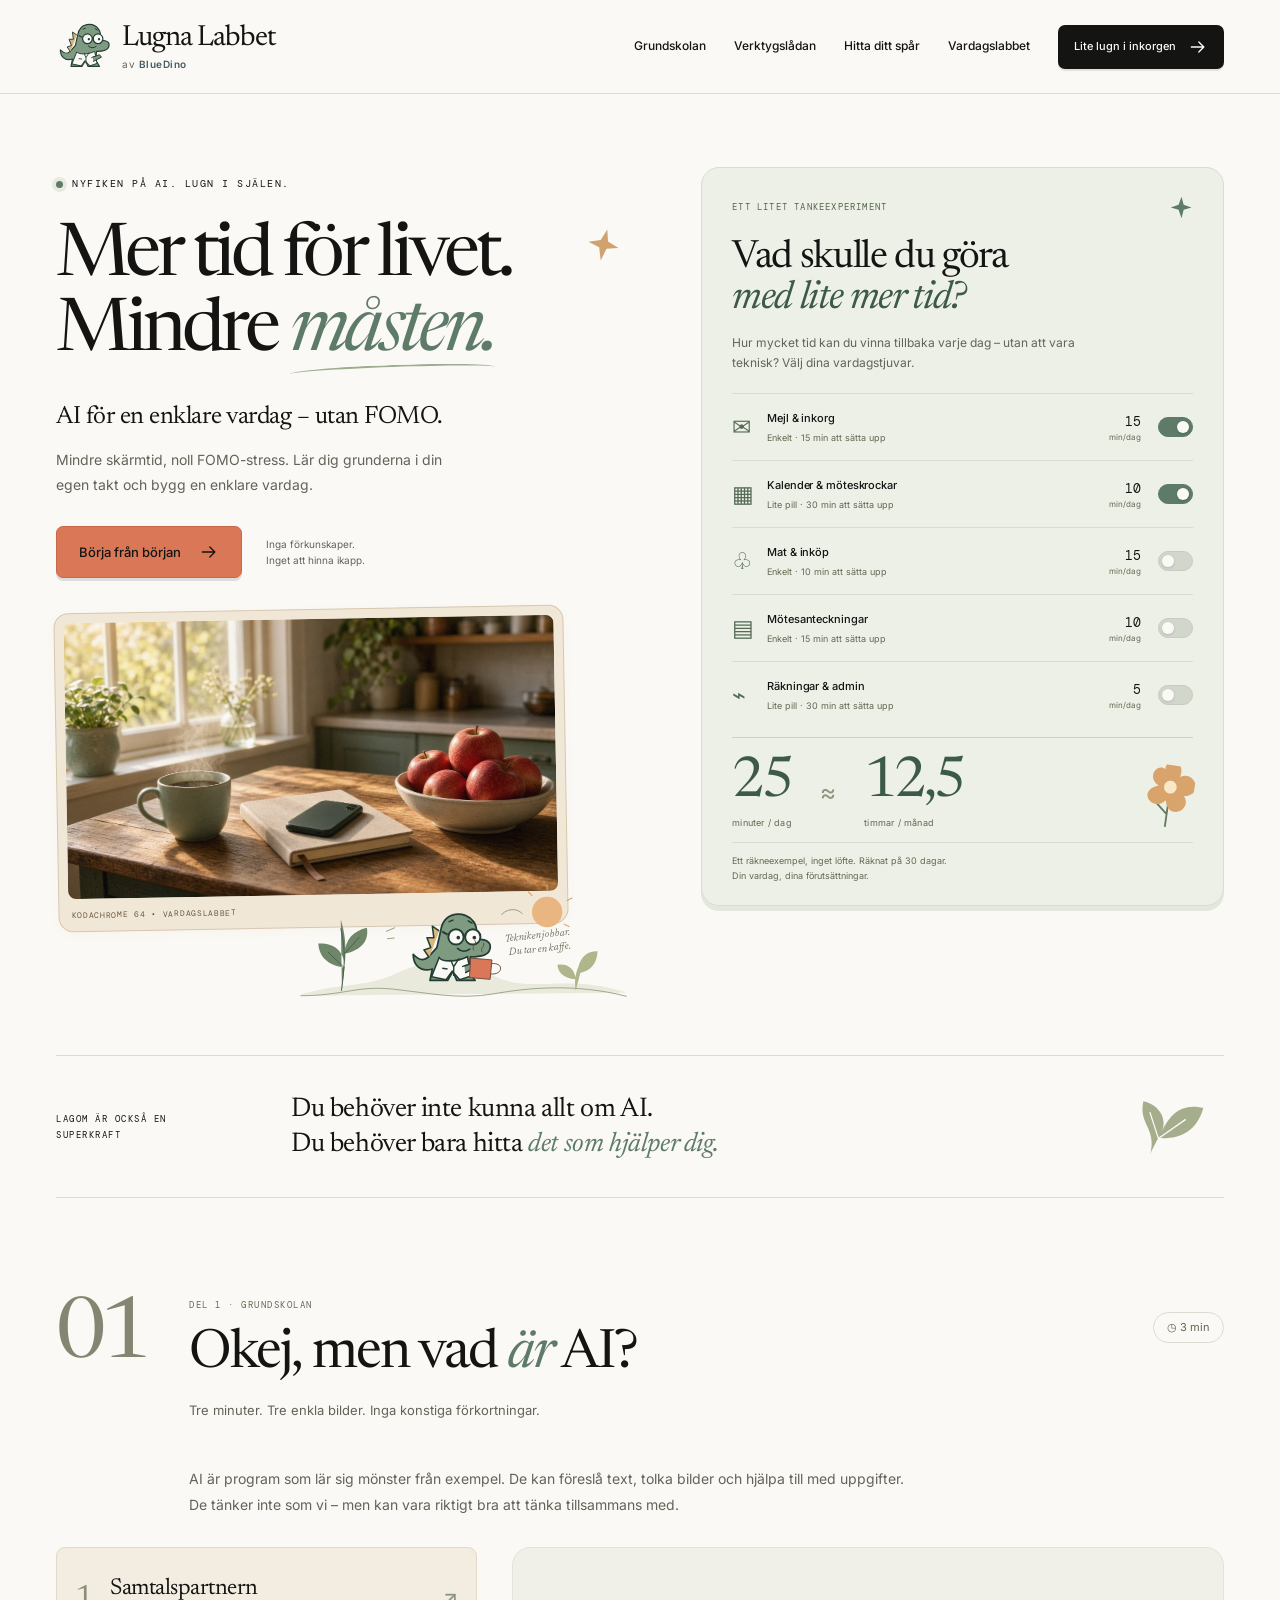
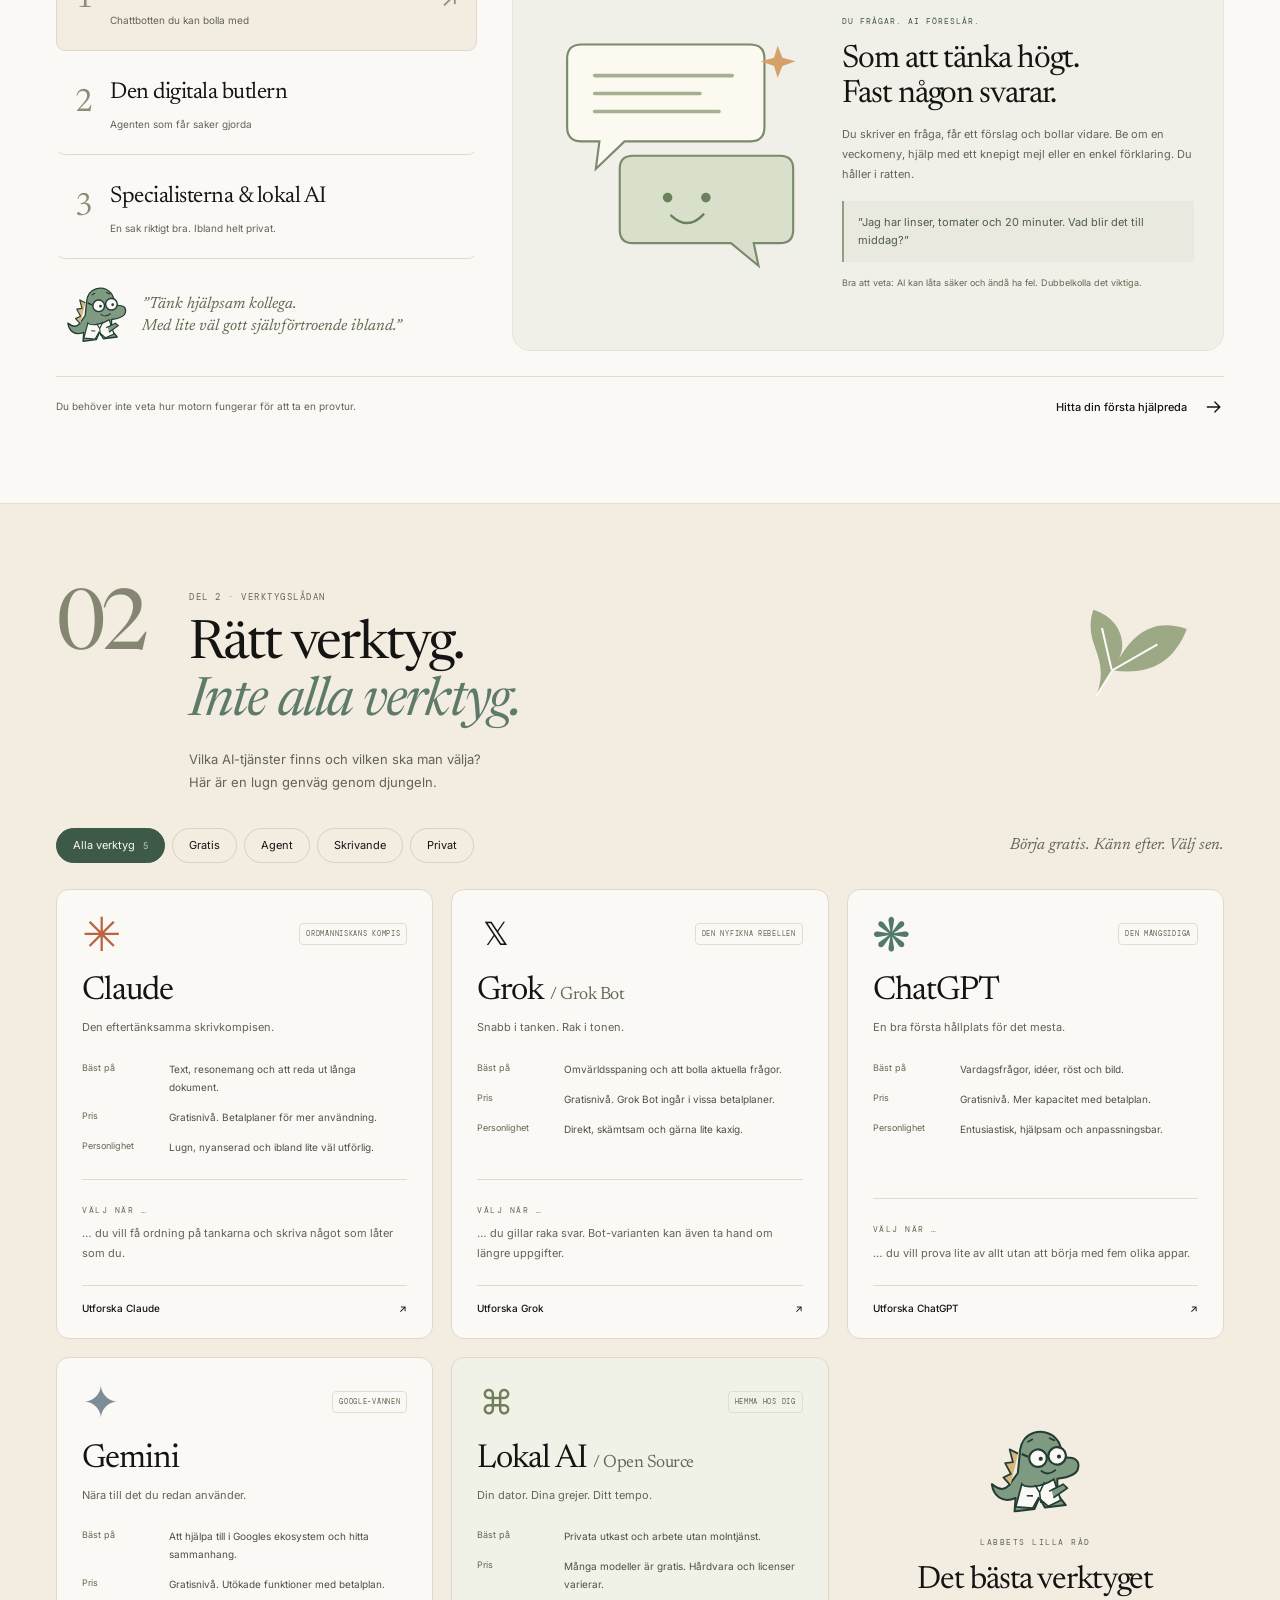
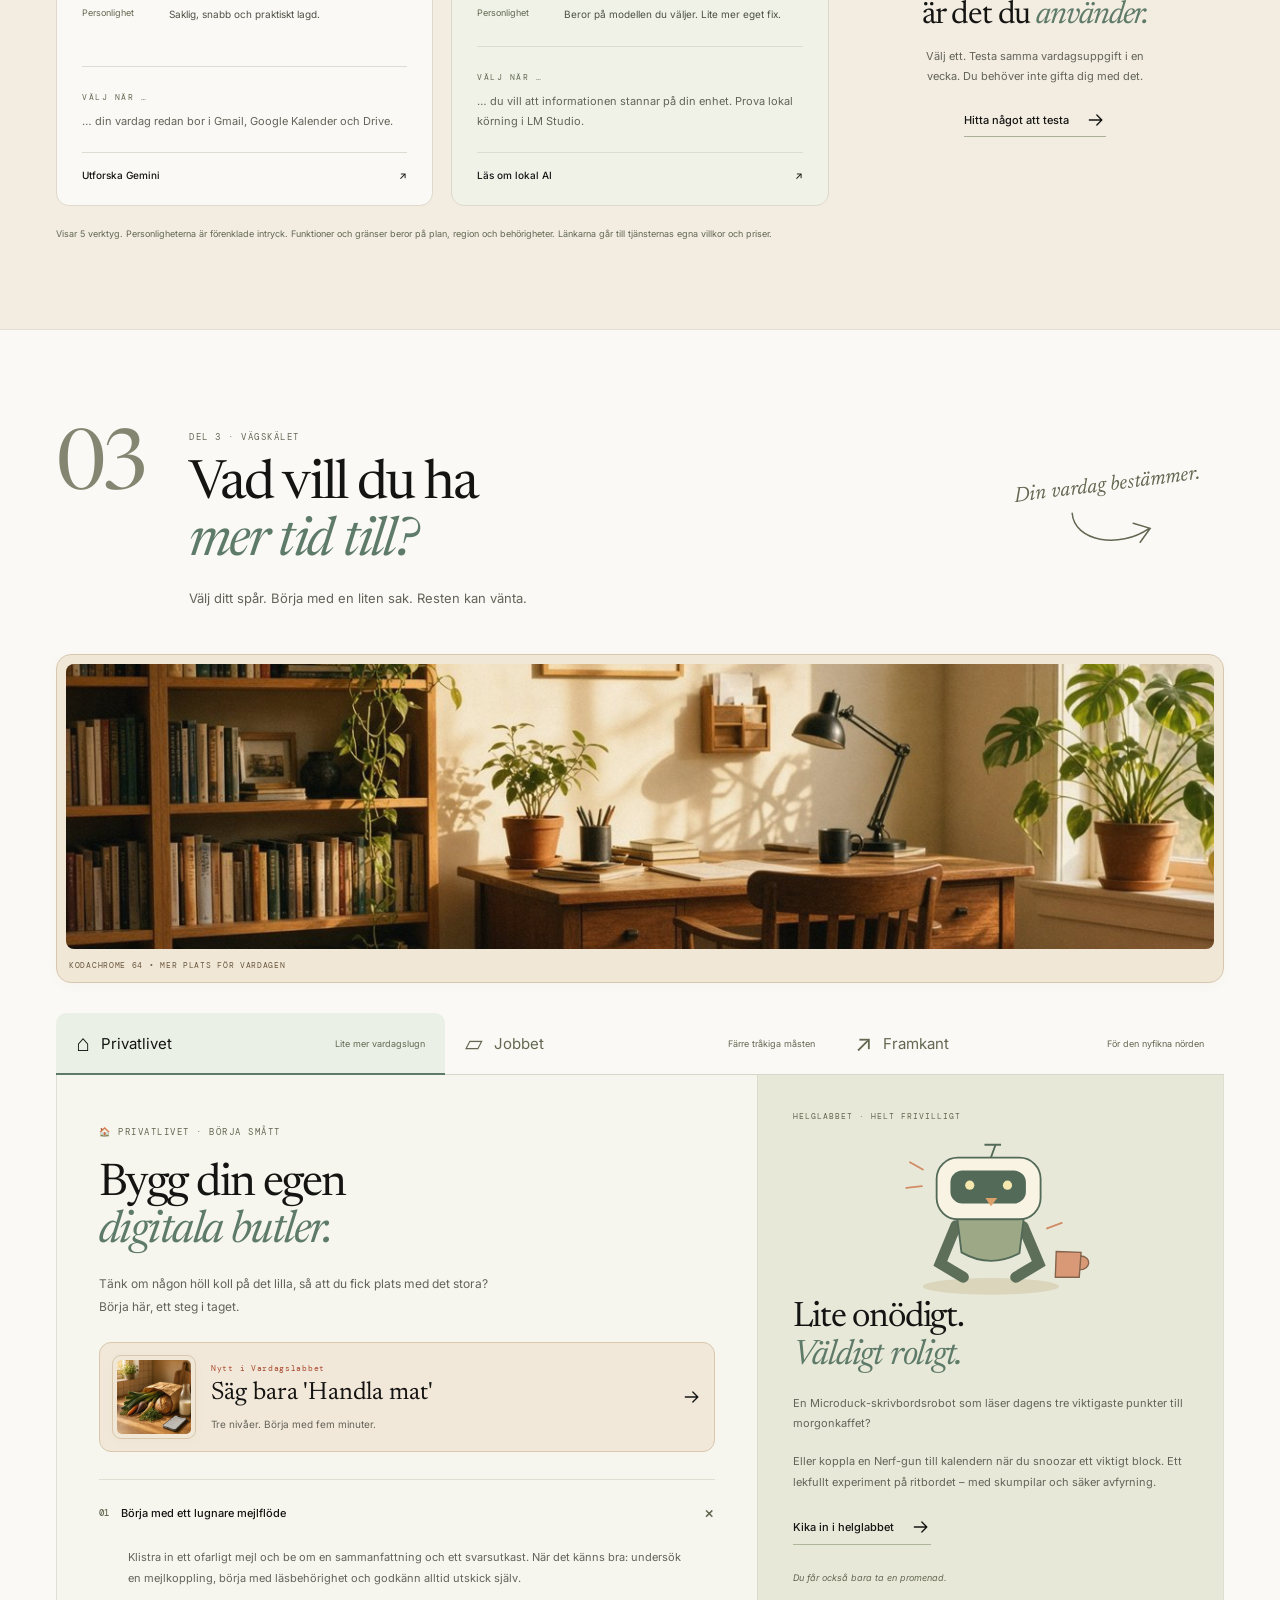
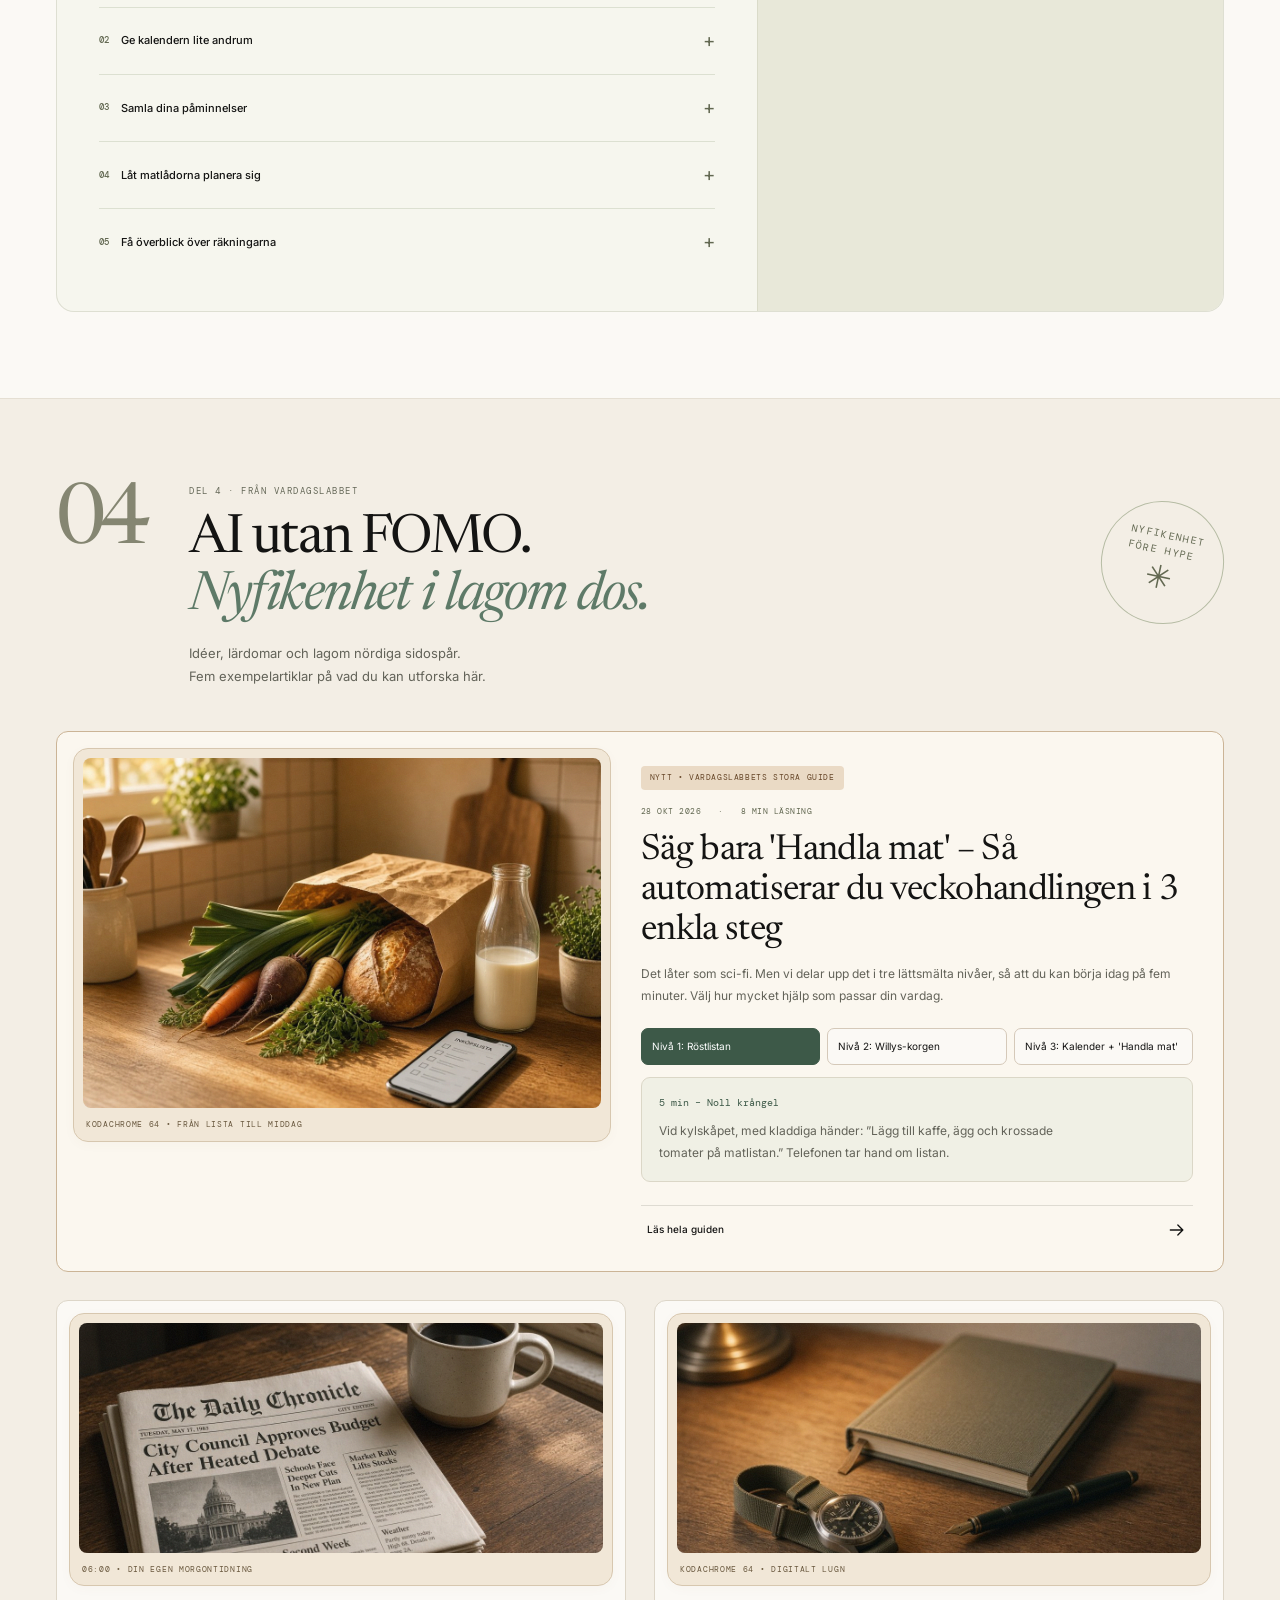
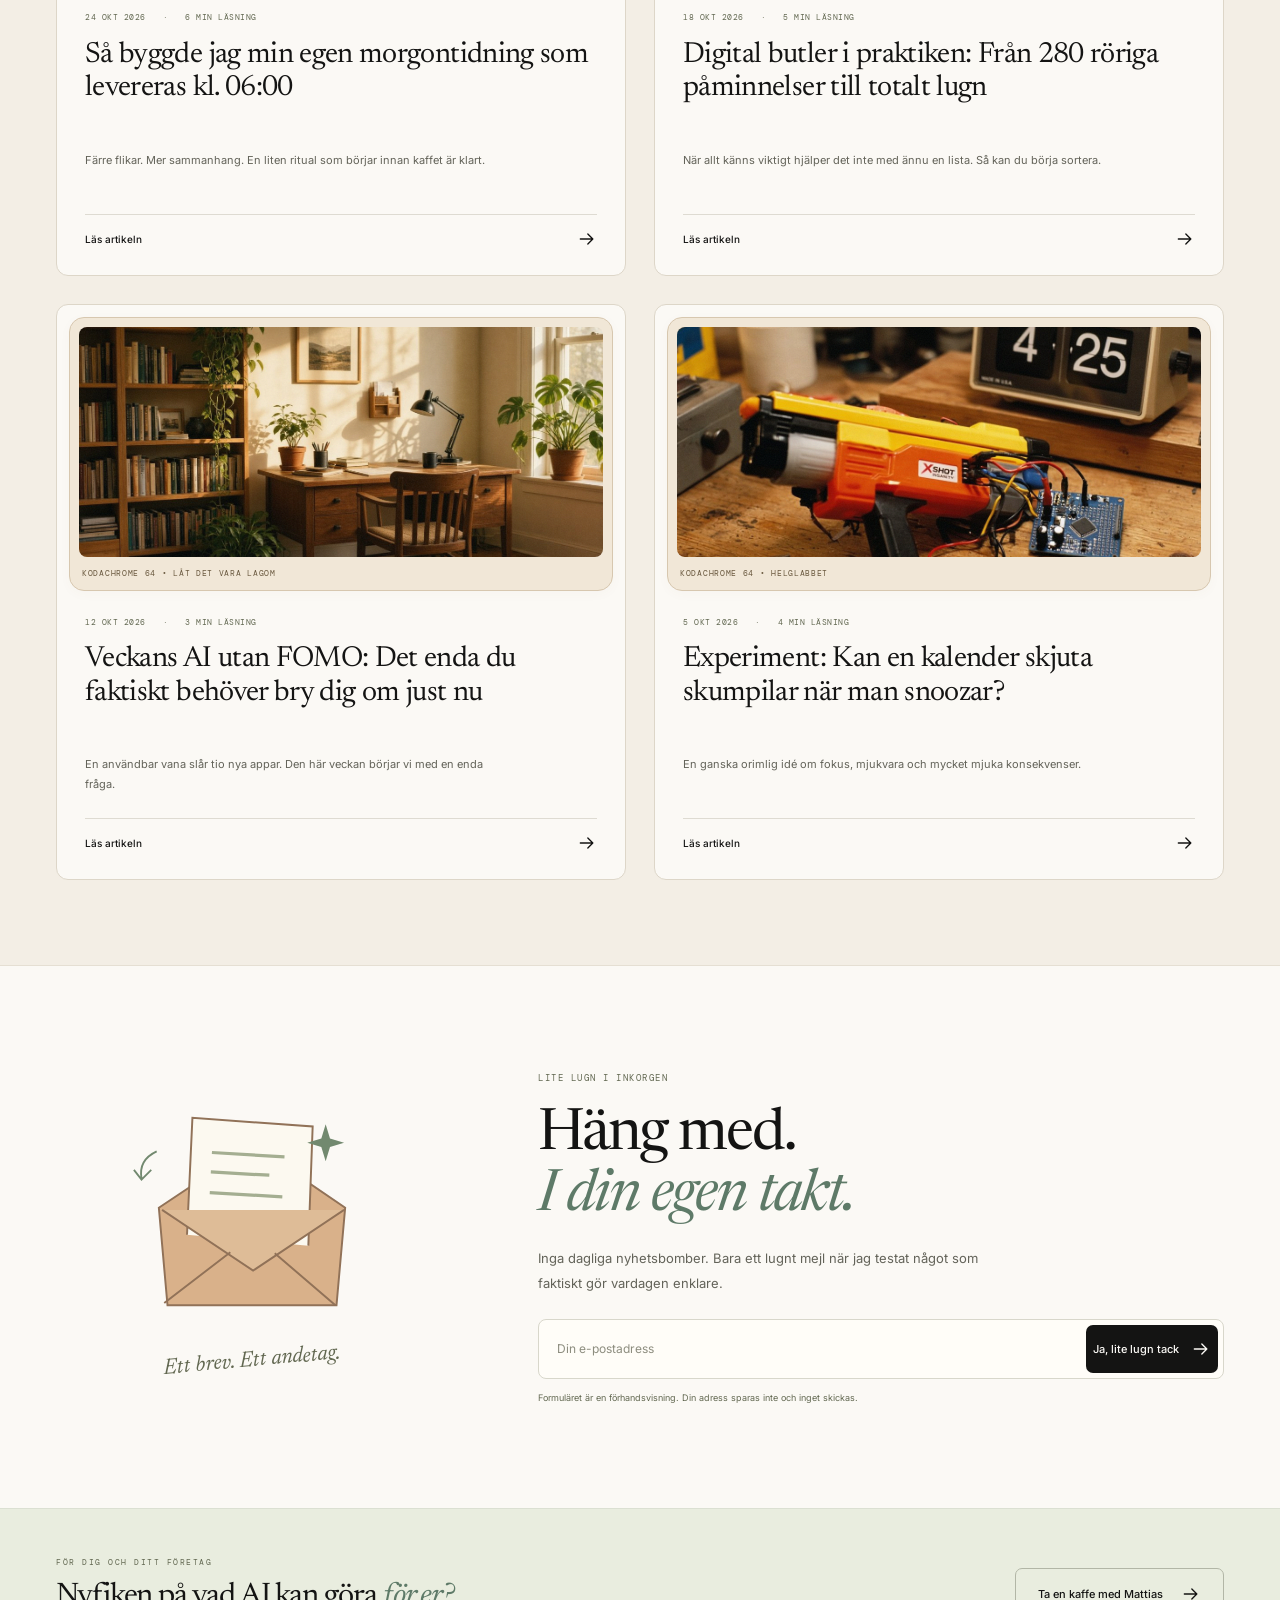
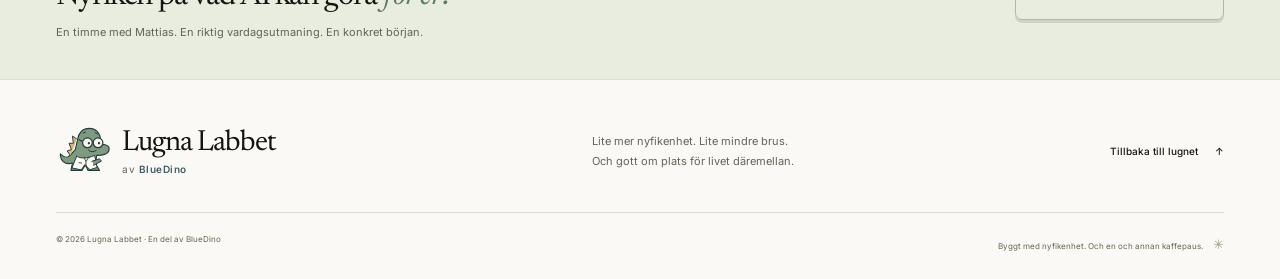
==== commit e5340bce: "Lugna Labbet: Kodachrome-foton + Handla mat-artikel i 3 nivåer" ====
--- a/ai/index.html
+++ b/ai/index.html
@@ -169,6 +169,19 @@
               >Inga förkunskaper.<br />Inget att hinna ikapp.</span
             >
           </div>
+          <figure class="film-frame hero-photo">
+            <div class="film-image">
+              <img
+                src="img/hero-kodachrome.jpg"
+                width="1200"
+                height="675"
+                alt="Morgonsol över ett köksbord med kaffe, anteckningsbok och äpplen"
+                fetchpriority="high"
+                decoding="async"
+              />
+            </div>
+            <figcaption>KODACHROME 64 • VARDAGSLABBET</figcaption>
+          </figure>
           <div class="hero-art">
             <svg
               viewBox="0 0 560 205"
@@ -725,6 +738,19 @@
               /></svg
           ></span>
         </div>
+        <figure class="film-frame track-photo">
+          <div class="film-image">
+            <img
+              src="img/spar-vardag.jpg"
+              width="1200"
+              height="675"
+              alt="Ett solbelyst skrivbord med böcker och växter i en lugn arbetshörna"
+              loading="lazy"
+              decoding="async"
+            />
+          </div>
+          <figcaption>KODACHROME 64 • MER PLATS FÖR VARDAGEN</figcaption>
+        </figure>
         <div class="track-tabs" role="tablist" aria-label="Välj ditt spår">
           <button
             class="track-tab active"
@@ -773,6 +799,30 @@
               Tänk om någon höll koll på det lilla, så att du fick plats med det
               stora? Börja här, ett steg i taget.
             </p>
+            <button
+              class="track-article-highlight"
+              data-article="4"
+              aria-haspopup="dialog"
+            >
+              <span class="film-frame highlight-thumb"
+                ><span class="film-image"
+                  ><img
+                    src="img/blog-willys-mat.jpg"
+                    width="1152"
+                    height="864"
+                    alt=""
+                    loading="lazy"
+                    decoding="async" /></span
+              ></span>
+              <span
+                ><span class="eyebrow">Nytt i Vardagslabbet</span
+                ><strong>Säg bara 'Handla mat'</strong
+                ><span class="highlight-note"
+                  >Tre nivåer. Börja med fem minuter.</span
+                ></span
+              >
+              <svg aria-hidden="true"><use href="#arrow" /></svg>
+            </button>
             <div class="steps">
               <details open>
                 <summary>
@@ -1103,7 +1153,7 @@
               <span class="eyebrow">DEL 4 · FRÅN VARDAGSLABBET</span>
               <h2>AI utan FOMO.<br /><em>Nyfikenhet i lagom dos.</em></h2>
               <p>
-                Idéer, lärdomar och lagom nördiga sidospår.<br />Fyra
+                Idéer, lärdomar och lagom nördiga sidospår.<br />Fem
                 exempelartiklar på vad du kan utforska här.
               </p>
             </div>
@@ -1112,56 +1162,90 @@
             >
           </div>
           <div class="posts-grid">
+            <article
+              class="post-card post-featured"
+              aria-labelledby="post-title-4"
+            >
+              <button
+                class="post-open featured-image-link"
+                data-article="4"
+                aria-labelledby="post-title-4"
+                aria-haspopup="dialog"
+              >
+                <span class="film-frame featured-photo">
+                  <span class="film-image"
+                    ><img
+                      src="img/blog-willys-mat.jpg"
+                      width="1152"
+                      height="864"
+                      alt="En matkasse med grönsaker, bröd och mjölk bredvid telefonens inköpslista"
+                      loading="lazy"
+                      decoding="async"
+                  /></span>
+                  <span class="film-caption"
+                    >KODACHROME 64 • FRÅN LISTA TILL MIDDAG</span
+                  >
+                </span>
+              </button>
+              <div class="post-copy featured-copy">
+                <span class="featured-label"
+                  >NYTT • VARDAGSLABBETS STORA GUIDE</span
+                >
+                <div class="post-meta">
+                  <time datetime="2026-10-28">28 OKT 2026</time
+                  ><span>8 MIN LÄSNING</span>
+                </div>
+                <h3 id="post-title-4">
+                  <button
+                    class="featured-title-link"
+                    data-article="4"
+                    aria-haspopup="dialog"
+                  >
+                    Säg bara 'Handla mat' – Så automatiserar du veckohandlingen
+                    i 3 enkla steg
+                  </button>
+                </h3>
+                <p>
+                  Det låter som sci-fi. Men vi delar upp det i tre lättsmälta
+                  nivåer, så att du kan börja idag på fem minuter. Välj hur
+                  mycket hjälp som passar din vardag.
+                </p>
+                <div
+                  class="grocery-steps"
+                  data-grocery-widget
+                  data-view="compact"
+                ></div>
+                <button
+                  class="post-read featured-read"
+                  data-article="4"
+                  aria-haspopup="dialog"
+                >
+                  Läs hela guiden<svg aria-hidden="true">
+                    <use href="#arrow" />
+                  </svg>
+                </button>
+              </div>
+            </article>
             <article class="post-card">
               <button
                 class="post-open"
                 data-article="0"
                 aria-labelledby="post-title-0"
               >
-                <div class="post-art newspaper-art" aria-hidden="true">
-                  <svg viewBox="0 0 450 240">
-                    <path
-                      d="m125 61 190-16 11 146-189 15Z"
-                      fill="#FCF8EE"
-                      stroke="#5E7060"
-                      stroke-width="2"
-                    />
-                    <path
-                      d="m146 82 145-11m-143 22 141-11m-138 39 55-4m-54 16 55-4m-54 16 55-4m-53 17 55-4"
-                      stroke="#5E7060"
-                      stroke-width="3"
-                    />
-                    <path d="m225 112 66-5 5 51-66 5Z" fill="#B0B895" />
-                    <path
-                      d="m231 153 17-24 15 14 12-13 15 19"
-                      fill="none"
-                      stroke="#687D65"
-                      stroke-width="2"
-                    />
-                    <circle cx="276" cy="122" r="5" fill="#F5E5B8" />
-                    <path
-                      d="m153 183 143-11"
-                      stroke="#5E7060"
-                      stroke-width="2"
-                    />
-                    <path
-                      d="m91 111-18-5m24 23-18 7m266-41 14-10"
-                      stroke="#7A8B72"
-                      stroke-width="2"
-                      stroke-linecap="round"
-                    />
-                    <text
-                      x="144"
-                      y="59"
-                      font-size="14"
-                      fill="#5E7060"
-                      font-family="DM Mono, monospace"
-                      transform="rotate(-5 144 59)"
-                    >
-                      06:00
-                    </text></svg
-                  ><span class="art-label">VARDAGSAUTOMATIK</span>
-                </div>
+                <span class="film-frame post-photo">
+                  <span class="film-image"
+                    ><img
+                      src="img/blog-morgontidning.jpg"
+                      width="1152"
+                      height="864"
+                      alt="En lugn morgon med tidning och kaffe på köksbordet"
+                      loading="lazy"
+                      decoding="async"
+                  /></span>
+                  <span class="film-caption"
+                    >06:00 • DIN EGEN MORGONTIDNING</span
+                  >
+                </span>
                 <div class="post-copy">
                   <div class="post-meta">
                     <time datetime="2026-10-24">24 OKT 2026</time
@@ -1187,68 +1271,20 @@
                 data-article="1"
                 aria-labelledby="post-title-1"
               >
-                <div class="post-art reminders-art" aria-hidden="true">
-                  <svg viewBox="0 0 450 240">
-                    <g fill="#F8F2E6" stroke="#9E806B" stroke-width="1.5">
-                      <rect
-                        x="87"
-                        y="72"
-                        width="86"
-                        height="83"
-                        rx="3"
-                        transform="rotate(-12 87 72)"
-                      />
-                      <rect
-                        x="144"
-                        y="48"
-                        width="86"
-                        height="83"
-                        rx="3"
-                        transform="rotate(10 144 48)"
-                      />
-                      <rect
-                        x="117"
-                        y="108"
-                        width="86"
-                        height="83"
-                        rx="3"
-                        transform="rotate(-4 117 108)"
-                      />
-                    </g>
-                    <path
-                      d="m106 91 43-9m-38 25 39-8m14-36 40 7m-44 9 40 7m-65 47 43-3m-42 19 33-2"
-                      stroke="#B79C83"
-                      stroke-width="2"
-                    />
-                    <path
-                      d="M227 121h31m-9-7 9 7-9 7"
-                      fill="none"
-                      stroke="#9E806B"
-                      stroke-width="2"
-                    />
-                    <rect
-                      x="280"
-                      y="63"
-                      width="90"
-                      height="121"
-                      rx="7"
-                      fill="#F8F2E6"
-                      stroke="#667D65"
-                      stroke-width="2"
-                    />
-                    <path
-                      d="m293 89 5 5 9-12m-14 34 5 5 9-12m-14 34 5 5 9-12"
-                      fill="none"
-                      stroke="#667D65"
-                      stroke-width="2"
-                    />
-                    <path
-                      d="M318 88h37m-37 27h37m-37 27h29"
-                      stroke="#A4AA8B"
-                      stroke-width="2"
-                    /></svg
-                  ><span class="art-label">DIGITALT LUGN</span>
-                </div>
+                <span class="film-frame post-photo">
+                  <span class="film-image"
+                    ><img
+                      src="img/blog-butler-paminnelser.jpg"
+                      width="1152"
+                      height="864"
+                      alt="Anteckningsbok, penna och nycklar på ett varmt upplyst skrivbord"
+                      loading="lazy"
+                      decoding="async"
+                  /></span>
+                  <span class="film-caption"
+                    >KODACHROME 64 • DIGITALT LUGN</span
+                  >
+                </span>
                 <div class="post-copy">
                   <div class="post-meta">
                     <time datetime="2026-10-18">18 OKT 2026</time
@@ -1275,36 +1311,20 @@
                 data-article="2"
                 aria-labelledby="post-title-2"
               >
-                <div class="post-art plant-art" aria-hidden="true">
-                  <svg viewBox="0 0 450 240">
-                    <path
-                      d="m180 153 92 0-13 50h-66Z"
-                      fill="#C98F70"
-                      stroke="#947159"
-                      stroke-width="1.5"
-                    />
-                    <path
-                      d="M225 155c-5-51-13-80-6-115m5 94c-45 1-70-18-64-52 43-1 63 18 64 52m0-28c2-43 24-62 59-60 2 37-18 58-59 60"
-                      fill="#839875"
-                    />
-                    <path
-                      d="M225 157c-2-31-3-62-6-101m5 75-43-28m43 3 36-37"
-                      fill="none"
-                      stroke="#4C6F56"
-                      stroke-width="1.8"
-                    />
-                    <path
-                      d="m138 61 5 12 13 4-13 4-5 13-4-13-13-4 13-4Z"
-                      fill="#E0B27A"
-                    />
-                    <path
-                      d="M302 140q22-16 33 0m-13-10v26"
-                      stroke="#8F9F7A"
-                      stroke-width="2"
-                      fill="none"
-                    /></svg
-                  ><span class="art-label">LÅT DET VARA LAGOM</span>
-                </div>
+                <span class="film-frame post-photo">
+                  <span class="film-image"
+                    ><img
+                      src="img/spar-vardag.jpg"
+                      width="1200"
+                      height="675"
+                      alt="Ett solbelyst skrivbord med böcker och växter"
+                      loading="lazy"
+                      decoding="async"
+                  /></span>
+                  <span class="film-caption"
+                    >KODACHROME 64 • LÅT DET VARA LAGOM</span
+                  >
+                </span>
                 <div class="post-copy">
                   <div class="post-meta">
                     <time datetime="2026-10-12">12 OKT 2026</time
@@ -1331,62 +1351,18 @@
                 data-article="3"
                 aria-labelledby="post-title-3"
               >
-                <div class="post-art nerf-art" aria-hidden="true">
-                  <svg viewBox="0 0 450 240">
-                    <rect
-                      x="102"
-                      y="67"
-                      width="117"
-                      height="111"
-                      rx="8"
-                      fill="#FBF5E8"
-                      stroke="#8C775F"
-                      stroke-width="2"
-                    />
-                    <path
-                      d="M102 95h117m-90-40v24m62-24v24"
-                      stroke="#8C775F"
-                      stroke-width="3"
-                    />
-                    <text
-                      x="134"
-                      y="146"
-                      font-family="Newsreader, Georgia, serif"
-                      font-size="44"
-                      fill="#806D55"
-                    >
-                      09
-                    </text>
-                    <path
-                      d="m276 119 55-11 7 17-55 12Z"
-                      fill="#D88A61"
-                      stroke="#976B51"
-                      stroke-width="2"
-                    />
-                    <path d="m328 108 16-3 7 18-14 3Z" fill="#6D8B79" />
-                    <path
-                      d="m263 129-21 5m16-17-18-2m21 25-16 11"
-                      stroke="#B58D67"
-                      stroke-width="2"
-                      stroke-linecap="round"
-                    />
-                    <path
-                      d="M303 73c8-21 25-18 30-5"
-                      stroke="#8C775F"
-                      stroke-width="1.5"
-                      fill="none"
-                    />
-                    <text
-                      x="336"
-                      y="75"
-                      font-family="Newsreader, Georgia, serif"
-                      font-size="27"
-                      fill="#8C775F"
-                    >
-                      ?
-                    </text></svg
-                  ><span class="art-label">DET FRIVILLIGA HELGLABBET</span>
-                </div>
+                <span class="film-frame post-photo">
+                  <span class="film-image"
+                    ><img
+                      src="img/blog-nerf-kalender.jpg"
+                      width="1152"
+                      height="864"
+                      alt="Ett lekfullt skrivbordsexperiment med kalender och skumpilar"
+                      loading="lazy"
+                      decoding="async"
+                  /></span>
+                  <span class="film-caption">KODACHROME 64 • HELGLABBET</span>
+                </span>
                 <div class="post-copy">
                   <div class="post-meta">
                     <time datetime="2026-10-05">5 OKT 2026</time
@@ -1530,6 +1506,261 @@
         >
       </div>
     </footer>
+    <template id="grocery-steps-template">
+      <div
+        class="grocery-tabs"
+        role="tablist"
+        aria-label="Välj nivå för veckohandlingen"
+      >
+        <button
+          type="button"
+          role="tab"
+          data-grocery-tab="0"
+          aria-selected="true"
+        >
+          Nivå 1: Röstlistan
+        </button>
+        <button
+          type="button"
+          role="tab"
+          data-grocery-tab="1"
+          aria-selected="false"
+          tabindex="-1"
+        >
+          Nivå 2: Willys-korgen
+        </button>
+        <button
+          type="button"
+          role="tab"
+          data-grocery-tab="2"
+          aria-selected="false"
+          tabindex="-1"
+        >
+          Nivå 3: Kalender + 'Handla mat'
+        </button>
+      </div>
+      <section
+        class="grocery-panel"
+        role="tabpanel"
+        data-grocery-panel="0"
+        tabindex="0"
+      >
+        <span class="grocery-effort">5 min – Noll krångel</span>
+        <p class="grocery-summary">
+          Vid kylskåpet, med kladdiga händer: ”Lägg till kaffe, ägg och krossade
+          tomater på matlistan.” Telefonen tar hand om listan.
+        </p>
+        <div class="grocery-detail">
+          <h3>Nivå 1: Röstlistan som faktiskt blir använd</h3>
+          <p>
+            Du står mitt i matlagningen och märker att kaffet nästan är slut.
+            Att låsa upp telefonen får vänta tills händerna är rena. Sedan har
+            du glömt det. Här börjar vår automatisering: med att fånga tanken
+            medan den finns kvar.
+          </p>
+          <ol class="grocery-checklist">
+            <li>
+              Skapa en fast lista i telefonens påminnelse- eller inköpsapp och
+              döp den till <strong>Matlista</strong>.
+            </li>
+            <li>
+              Aktivera Siri eller telefonens röstknapp. Välj listan i
+              assistentens inställningar om din telefon erbjuder det, och ge
+              tillgång till påminnelser när du blir tillfrågad.
+            </li>
+            <li>
+              Säg:
+              <strong
+                >”Lägg till kaffe, ägg och krossade tomater på
+                matlistan.”</strong
+              >
+              Öppna listan en gång och kontrollera att varorna hamnade rätt.
+            </li>
+          </ol>
+          <p>
+            Om assistenten missar listnamnet, prova ”Lägg till kaffe i listan
+            Matlista” och börja med en vara i taget. Exakta ord och vilka appar
+            som går att koppla beror på din telefon. Poängen är en enda pålitlig
+            plats, inte ännu en app.
+          </p>
+          <p>
+            Dela gärna listan med den du handlar tillsammans med, om appen
+            stöder delade listor. Då kan båda fylla på när något tar slut. Du
+            kan stanna här hur länge du vill. En fungerande röstlista är redan
+            en liten vardagsvinst.
+          </p>
+        </div>
+      </section>
+      <section
+        class="grocery-panel"
+        role="tabpanel"
+        data-grocery-panel="1"
+        tabindex="0"
+        hidden
+      >
+        <span class="grocery-effort">15 min – Halvautomatiskt</span>
+        <p class="grocery-summary">
+          Butlern läser Matlistan, hittar dina vanliga märken hos Willys och
+          fyller korgen. Du öppnar, kontrollerar och trycker godkänn.
+        </p>
+        <div class="grocery-detail">
+          <h3>Nivå 2: Från Matlista till Willys-korgen</h3>
+          <p>
+            Nästa steg är att slippa söka efter samma paket ägg varje vecka. Med
+            en agent som kan läsa din lista och arbeta i butikens webbgränssnitt
+            eller via en tillgänglig koppling kan du låta butlern förbereda
+            korgen. Du loggar själv in hos butiken och godkänner åtkomsten.
+          </p>
+          <p>
+            Ge hjälpredan en liten lapp med dina vanor: ”Jag brukar köpa Garant
+            ekologiska ägg, sexpack. Välj mina standardvaror när de finns. Fråga
+            innan du byter märke eller storlek.” Butlern vet vad du brukar köpa
+            först när du har berättat det eller godkänt tillgång till relevant
+            köphistorik.
+          </p>
+          <p>
+            En första instruktion kan vara:
+            <strong
+              >”Läs Matlistan och lägg varorna i min Willys-korg. Följ mina
+              varupreferenser. Visa vad du valde och fråga om något saknas. Gå
+              inte vidare till betalning.”</strong
+            >
+            Testa med tre standardvaror innan hela veckohandlingen får följa
+            med.
+          </p>
+          <p>
+            Femton minuter är ett riktmärke för ett första försök när
+            kopplingarna redan finns. Det här är ett exempel på ett upplägg,
+            inte en inbyggd Willys-funktion eller en färdig tjänst på den här
+            sidan. Vilka steg som går att automatisera beror på agenten,
+            butikens villkor och vilka kopplingar som fungerar för dig.
+          </p>
+          <p>
+            Saknas en fungerande butikskoppling? Be AI göra en sorterad
+            inköpslista med mängder och dina märken. Lägg sedan varorna i korgen
+            själv. Innan du godkänner kontrollerar du antal,
+            förpackningsstorlek, pris och eventuella ersättningsvaror. Särskilda
+            kostbehov och allergener granskar du mot produktinformationen.
+          </p>
+        </div>
+      </section>
+      <section
+        class="grocery-panel"
+        role="tabpanel"
+        data-grocery-panel="2"
+        tabindex="0"
+        hidden
+      >
+        <span class="grocery-effort"
+          >Full digital butler · Mer att koppla ihop</span
+        >
+        <p class="grocery-summary">
+          Du säger ”Handla mat”. Agenten läser listan, fyller Willys-korgen och
+          matchar en ledig kväll i kalendern med en tillgänglig leveranstid.
+        </p>
+        <div class="grocery-detail">
+          <h3>Nivå 3: Kalender + 'Handla mat'</h3>
+          <p>
+            Nu ger du rutinen ett namn. Koppla röstkommandot ”Handla mat” till
+            ditt arbetsflöde i en genvägs- eller automatiseringstjänst som
+            stöder det. I stället för att rabbla alla deluppgifter kan du starta
+            dem med två ord.
+          </p>
+          <p>
+            Agenten läser Matlistan och fyller korgen enligt dina preferenser.
+            Med ditt godkännande får den också läsa de kalenderuppgifter som
+            behövs för att hitta en bra leveranstid. Säg gärna uttryckligen
+            vilka kvällar du faktiskt är hemma; en tom kalender betyder inte
+            automatiskt att någon kan öppna dörren.
+          </p>
+          <p>
+            Om torsdag kväll är fri 18–20 jämför agenten det med butikens lediga
+            tider och leveransområde. Finns en passande tid väljer den den som
+            förslag i kassan, utan att slutföra köpet. Är det fullt får den
+            fråga dig om ett alternativ. Tid och leverans är inte bekräftade
+            förrän butiken har bekräftat beställningen.
+          </p>
+        </div>
+        <div
+          class="phone-notification"
+          aria-label="Exempel på telefonnotis från din digitala butler"
+        >
+          <div class="notification-top">
+            <span class="notification-icon" aria-hidden="true">✓</span
+            ><span>DIN DIGITALA BUTLER</span><span>nu</span>
+          </div>
+          <strong>Korgen är redo för dig.</strong>
+          <p>
+            Willys-korgen (14 varor, leverans torsdag 18:00–20:00) är redo –
+            vill du betala?
+          </p>
+          <span class="notification-action">Öppna korgen och granska →</span>
+          <small>EXEMPELNOTIS · INGET KÖP HAR GJORTS</small>
+        </div>
+        <p class="payment-note">
+          <strong>Du godkänner alltid betalningen själv.</strong> Butlern
+          förbereder. Du granskar korg, totalpris och leveranstid innan du
+          betalar i butikens egen kassa.
+        </p>
+        <div class="grocery-detail">
+          <p>
+            Det tar mer tid att sätta upp den här nivån, särskilt om
+            röstkommando, lista, butik och kalender finns i olika tjänster. Bygg
+            en koppling i taget och provkör med en liten lista. Låt rutinen
+            stanna och fråga när något är oklart, i stället för att gissa.
+          </p>
+        </div>
+      </section>
+    </template>
+    <template id="grocery-article-template">
+      <p class="article-intro">
+        Tänk att bara säga ”Handla mat” och få veckans korg förberedd medan du
+        fortsätter med middagen. Det låter som sci-fi. Men vägen dit går att
+        dela upp i tre lättsmälta nivåer – och den första kan du börja med idag
+        på fem minuter.
+      </p>
+      <p>
+        Du behöver inte bygga en hel digital butler på en kväll. Börja med att
+        slippa glömma kaffet. När det fungerar kan du låta hjälpen växa, från en
+        röststyrd lista till en korg som väntar på ditt godkännande.
+      </p>
+      <ol class="grocery-flow" aria-label="Från inköpslista till färdig notis">
+        <li><span aria-hidden="true">☷</span><strong>Lista</strong></li>
+        <li><span aria-hidden="true">▱</span><strong>Korg</strong></li>
+        <li><span aria-hidden="true">▦</span><strong>Kalender</strong></li>
+        <li><span aria-hidden="true">♧</span><strong>Notis</strong></li>
+      </ol>
+      <p class="grocery-selector-hint">
+        Välj en nivå och läs i din egen takt. Börja där du är.
+      </p>
+      <div class="grocery-steps" data-grocery-widget data-view="full"></div>
+      <h3>Det fungerar även med andra mattjänster</h3>
+      <p>
+        Vi använder Willys som exempel för att göra det konkret. Samma idé går
+        att använda med andra mattjänster: en lista du redan gillar, tydliga
+        varupreferenser och en korg du granskar själv. Vilka delar som går att
+        koppla ihop varierar mellan butiker och verktyg. Börja med tjänsten du
+        redan handlar hos.
+      </p>
+      <p>
+        Ett bra litet tips är att spara en kort lista med dina standardvaror:
+        märke, mängd och vad som får ersättas. ”Kaffe” blir lättare att tolka om
+        butlern vet att du menar ett visst bryggkaffe, inte kapslar. Lägg också
+        in en rimlig budget och be om en fråga när priset eller mängden avviker.
+      </p>
+      <h3>Gör en vanlig tisdag lite enklare</h3>
+      <p>
+        Första målet är inte att aldrig behöva tänka på mat igen. Det är att
+        fånga upp det som tar slut utan att avbryta det du håller på med. Om
+        röstlistan löser just det har du kommit långt. Resten kan vänta till en
+        annan kväll.
+      </p>
+      <p class="payment-note">
+        <strong>Din korg. Ditt beslut.</strong> Oavsett nivå kontrollerar du
+        alltid varorna och godkänner betalningen själv. Ingen beställning görs
+        från den här webbplatsen.
+      </p>
+    </template>
     <dialog
       id="article-dialog"
       class="article-dialog"
@@ -1541,6 +1772,20 @@
       <div class="article-dialog-content">
         <span class="eyebrow" id="article-dialog-meta"></span>
         <h2 id="article-dialog-title"></h2>
+        <figure class="film-frame article-photo" id="article-dialog-photo">
+          <div class="film-image">
+            <img
+              id="article-dialog-image"
+              src="img/blog-willys-mat.jpg"
+              width="1152"
+              height="864"
+              alt=""
+              loading="lazy"
+              decoding="async"
+            />
+          </div>
+          <figcaption id="article-dialog-caption"></figcaption>
+        </figure>
         <div id="article-dialog-body" class="article-body"></div>
         <button class="button button-outline" data-close>
           Tillbaka till Vardagslabbet <span aria-hidden="true">↩</span>
--- a/ai/styles.css
+++ b/ai/styles.css
@@ -2797,3 +2797,467 @@
     padding: 23px;
   }
 }
+
+/* Warm film mounts use a local SVG noise texture; no extra asset request. */
+.film-frame {
+  display: block;
+  margin: 0;
+  padding: 9px 9px 0;
+  border: 1px solid #d7c7af;
+  border-radius: 15px;
+  background: #f1e7d7;
+  box-shadow: 0 3px 12px #73503308;
+  min-width: 0;
+}
+.film-image {
+  display: block;
+  position: relative;
+  overflow: hidden;
+  border-radius: 8px;
+  isolation: isolate;
+}
+.film-image::after {
+  content: "";
+  position: absolute;
+  inset: 0;
+  pointer-events: none;
+  opacity: 0.075;
+  background-image: url("data:image/svg+xml,%3Csvg xmlns='http://www.w3.org/2000/svg' width='160' height='160' viewBox='0 0 160 160'%3E%3Cfilter id='grain'%3E%3CfeTurbulence type='fractalNoise' baseFrequency='.8' numOctaves='3' stitchTiles='stitch'/%3E%3C/filter%3E%3Cpath fill='%23000' filter='url(%23grain)' opacity='.8' d='M0 0h160v160H0z'/%3E%3C/svg%3E");
+}
+.film-image img {
+  display: block;
+  width: 100%;
+  height: 100%;
+  object-fit: cover;
+}
+.film-frame figcaption,
+.film-caption {
+  display: block;
+  padding: 10px 3px;
+  color: #69583e;
+  font-family: var(--mono);
+  font-size: 8px;
+  line-height: 1.6;
+  letter-spacing: 0.7px;
+  text-align: left;
+}
+.hero-photo {
+  max-width: 510px;
+  margin-top: 31px;
+  transform: rotate(-1deg);
+}
+.hero-photo .film-image {
+  aspect-ratio: 16 / 9;
+}
+.hero-copy .hero-art {
+  position: relative;
+  width: 65%;
+  max-width: 340px;
+  margin: -48px -3px 0 auto;
+}
+.track-photo {
+  margin-bottom: 30px;
+}
+.track-photo .film-image {
+  height: clamp(160px, 23vw, 285px);
+}
+.track-article-highlight {
+  display: flex;
+  align-items: center;
+  gap: 15px;
+  width: 100%;
+  margin-top: 24px;
+  padding: 12px;
+  border: 1px solid #d8c7ac;
+  border-radius: 12px;
+  background: #f2e8d9;
+  text-align: left;
+}
+.track-article-highlight:hover {
+  background: #eadecc;
+}
+.highlight-thumb {
+  width: 84px;
+  padding: 4px;
+  flex-shrink: 0;
+  border-radius: 9px;
+}
+.highlight-thumb .film-image {
+  aspect-ratio: 1;
+  border-radius: 5px;
+}
+.track-article-highlight > span:nth-child(2) {
+  min-width: 0;
+}
+.track-article-highlight .eyebrow {
+  display: block;
+  font-size: 8px;
+  letter-spacing: 0.7px;
+  color: var(--terra-dark);
+}
+.track-article-highlight strong {
+  display: block;
+  margin-top: 6px;
+  font-family: var(--serif);
+  font-size: 25px;
+  font-weight: 400;
+  line-height: 1.15;
+}
+.highlight-note {
+  display: block;
+  margin-top: 7px;
+  font-size: 10px;
+  color: var(--muted);
+}
+.track-article-highlight > svg {
+  margin-left: auto;
+}
+.post-photo {
+  margin: 12px 12px 0;
+}
+.post-photo .film-image {
+  height: 230px;
+}
+.post-photo img {
+  transition: transform 0.5s;
+}
+.post-card:hover .post-photo img {
+  transform: scale(1.025);
+}
+.post-featured {
+  grid-column: 1 / -1;
+  display: grid;
+  grid-template-columns: 0.95fr 1.05fr;
+  border-color: #cbb496;
+  background: #fbf7ef;
+}
+.featured-image-link {
+  display: flex;
+  min-width: 0;
+}
+.featured-photo {
+  display: flex;
+  flex-direction: column;
+  width: 100%;
+  margin: 16px 0 16px 16px;
+}
+.featured-photo .film-image {
+  flex: 1;
+  min-height: 350px;
+}
+.featured-photo img {
+  position: absolute;
+  inset: 0;
+}
+.featured-copy {
+  min-width: 0;
+  padding: 30px;
+}
+.featured-label {
+  display: inline-block;
+  padding: 5px 9px;
+  margin-bottom: 15px;
+  border-radius: 4px;
+  background: #eadac5;
+  font-family: var(--mono);
+  font-size: 8px;
+  color: #674729;
+  letter-spacing: 0.6px;
+}
+.featured-copy h3 {
+  min-height: 0;
+  font-size: 36px;
+  line-height: 1.1;
+}
+.featured-title-link {
+  padding: 0;
+  text-align: left;
+  font: inherit;
+  letter-spacing: inherit;
+}
+.featured-title-link:hover {
+  color: var(--sage-dark);
+}
+.featured-copy > p {
+  max-width: none;
+  min-height: 0;
+  font-size: 12px;
+}
+.featured-read {
+  width: 100%;
+  text-align: left;
+}
+.grocery-steps {
+  margin-top: 22px;
+}
+.grocery-tabs {
+  display: flex;
+  flex-wrap: wrap;
+  gap: 7px;
+}
+.grocery-tabs [role="tab"] {
+  flex: 1 1 120px;
+  min-width: 0;
+  padding: 10px;
+  border: 1px solid #d5c9b9;
+  border-radius: 7px;
+  background: var(--paper);
+  text-align: left;
+  font-size: 10px;
+  line-height: 1.5;
+}
+.grocery-tabs [aria-selected="true"] {
+  border-color: var(--sage-dark);
+  background: var(--sage-dark);
+  color: #fff;
+}
+.grocery-tabs [role="tab"]:hover {
+  border-color: var(--sage-dark);
+}
+.grocery-panel {
+  margin-top: 12px;
+  padding: 17px;
+  border: 1px solid #dbd7c7;
+  border-radius: 9px;
+  background: #f0f0e5;
+}
+.grocery-effort {
+  display: block;
+  font-family: var(--mono);
+  color: var(--sage-dark);
+  font-size: 10px;
+  line-height: 1.6;
+}
+.grocery-panel .grocery-summary {
+  margin: 9px 0 0;
+  min-height: 0;
+  font-size: 12px;
+  line-height: 1.8;
+}
+[data-view="compact"] .grocery-detail {
+  display: none;
+}
+.phone-notification {
+  margin: 20px auto 14px;
+  padding: 19px;
+  max-width: 380px;
+  border: 1px solid #cecabd;
+  border-radius: 22px;
+  background: linear-gradient(135deg, #fffdf7, #e8e9df);
+  box-shadow: 0 8px 24px #3e453412;
+  text-align: left;
+}
+.notification-top {
+  display: flex;
+  gap: 8px;
+  align-items: center;
+  font-family: var(--mono);
+  font-size: 8px;
+  color: #55634f;
+}
+.notification-top > span:last-child {
+  margin-left: auto;
+}
+.notification-icon {
+  display: grid;
+  place-items: center;
+  width: 22px;
+  height: 22px;
+  border-radius: 6px;
+  background: var(--sage-dark);
+  color: white;
+  font-size: 13px;
+}
+.phone-notification > strong {
+  display: block;
+  margin-top: 12px;
+  font-size: 13px;
+}
+.phone-notification p,
+.article-body .phone-notification p {
+  margin: 6px 0 12px;
+  min-height: 0;
+  font-size: 12px;
+  line-height: 1.65;
+  color: #414b3d;
+}
+.notification-action {
+  display: block;
+  font-size: 11px;
+  color: var(--sage-dark);
+  font-weight: 600;
+}
+.phone-notification small {
+  display: block;
+  margin-top: 13px;
+  font-family: var(--mono);
+  font-size: 7px;
+  color: var(--muted);
+}
+.grocery-panel .payment-note,
+.article-body .payment-note {
+  padding: 13px 15px;
+  margin: 16px 0 0;
+  border-left: 3px solid var(--sage);
+  border-radius: 0 6px 6px 0;
+  background: #e5e9dc;
+  color: var(--sage-dark);
+  font-size: 12px;
+  min-height: 0;
+  line-height: 1.8;
+}
+.article-photo {
+  margin-top: 25px;
+}
+.article-photo .film-image {
+  aspect-ratio: 16 / 10;
+}
+.grocery-flow {
+  display: flex;
+  margin: 26px 0;
+  padding: 20px 8px;
+  list-style: none;
+  border-block: 1px solid #ded3c2;
+}
+.grocery-flow li {
+  position: relative;
+  flex: 1;
+  min-width: 0;
+  text-align: center;
+  color: var(--sage-dark);
+}
+.grocery-flow li + li::before {
+  content: "→";
+  position: absolute;
+  left: -6px;
+  top: 14px;
+  color: #927854;
+}
+.grocery-flow li > span {
+  display: grid;
+  place-items: center;
+  width: 43px;
+  height: 43px;
+  margin: 0 auto 10px;
+  border: 1px solid #d8c7b1;
+  border-radius: 12px;
+  background: #f1e7d7;
+  font-size: 26px;
+}
+.grocery-flow strong {
+  font-family: var(--mono);
+  font-size: 10px;
+  font-weight: 400;
+}
+.article-body .grocery-selector-hint {
+  margin-bottom: 12px;
+  font-size: 12px;
+}
+.article-body .grocery-steps {
+  margin-top: 0;
+}
+.article-body .grocery-panel {
+  padding: 20px;
+}
+.article-body .grocery-panel h3 {
+  font-size: 26px;
+}
+.grocery-checklist {
+  padding-left: 22px;
+  font-size: 13px;
+  color: var(--muted);
+}
+.grocery-checklist li {
+  margin-block: 12px;
+  padding-left: 4px;
+}
+@media (max-width: 920px) {
+  .featured-copy {
+    padding: 25px;
+  }
+  .featured-copy h3 {
+    font-size: 30px;
+  }
+  .featured-photo .film-image {
+    min-height: 280px;
+  }
+  .post-photo .film-image {
+    height: 190px;
+  }
+  .track-article-highlight {
+    flex-wrap: wrap;
+    gap: 10px;
+  }
+  .track-article-highlight > span:nth-child(2) {
+    flex: 1 1 140px;
+  }
+  .highlight-thumb {
+    width: 65px;
+  }
+}
+@media (max-width: 700px) {
+  .hero-copy .hero-art {
+    width: 65%;
+    margin-top: -35px;
+    margin-bottom: 8px;
+  }
+  .hero-photo {
+    max-width: none;
+    margin-top: 29px;
+  }
+  .film-frame figcaption,
+  .film-caption {
+    font-size: 7px;
+  }
+  .post-featured {
+    grid-template-columns: minmax(0, 1fr);
+  }
+  .featured-photo {
+    margin: 12px 12px 0;
+  }
+  .featured-photo .film-image {
+    flex: auto;
+    min-height: 0;
+    aspect-ratio: 4 / 3;
+  }
+  .featured-copy h3 {
+    font-size: 32px;
+  }
+  .featured-copy {
+    padding: 24px;
+  }
+  .post-photo .film-image {
+    height: auto;
+    aspect-ratio: 4 / 3;
+  }
+  .track-article-highlight {
+    flex-wrap: nowrap;
+    gap: 11px;
+  }
+  .track-article-highlight > span:nth-child(2) {
+    flex-basis: auto;
+  }
+  .track-article-highlight strong {
+    font-size: 22px;
+  }
+  .track-article-highlight > svg {
+    width: 16px;
+  }
+  .grocery-tabs [role="tab"] {
+    flex-basis: 100%;
+    font-size: 11px;
+    padding: 11px 12px;
+  }
+  .article-body .grocery-panel {
+    padding: 16px;
+  }
+  .grocery-checklist {
+    font-size: 12px;
+  }
+  .phone-notification {
+    padding: 15px;
+  }
+  .notification-top {
+    font-size: 7px;
+  }
+}
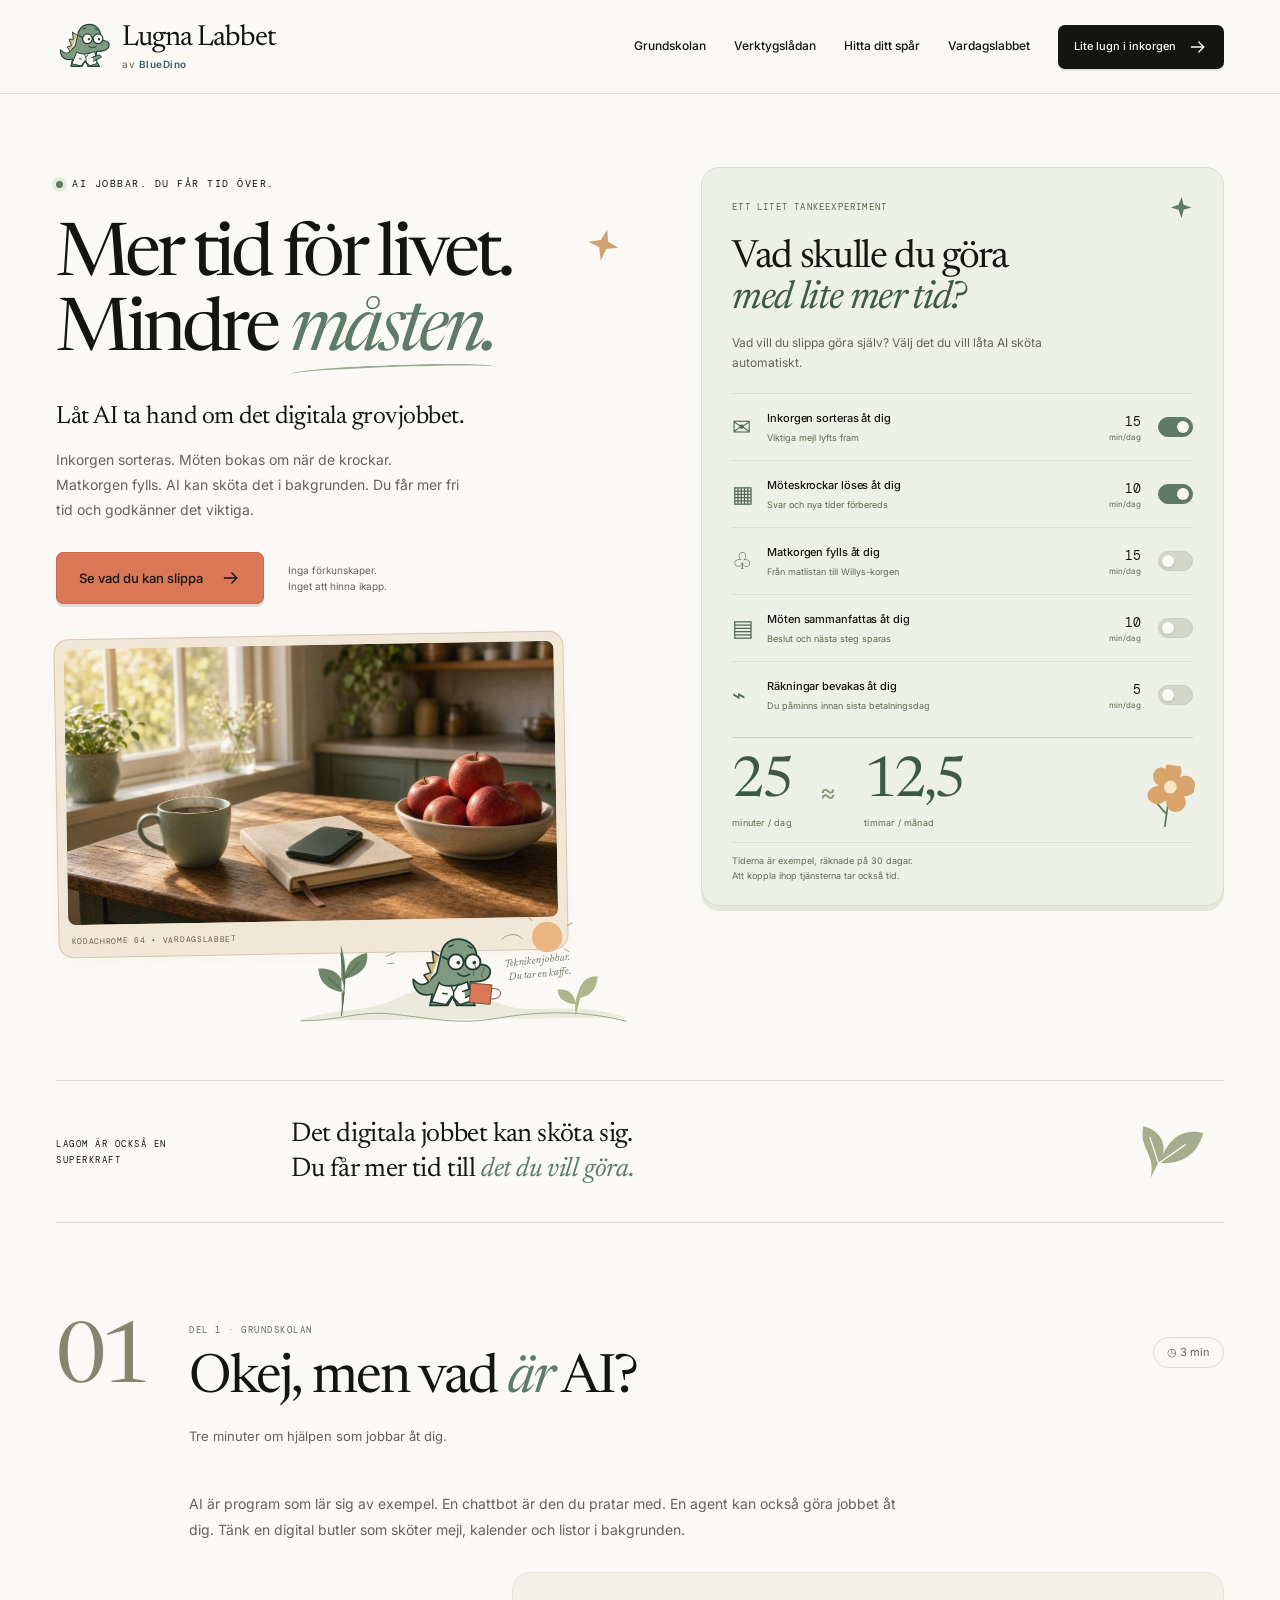
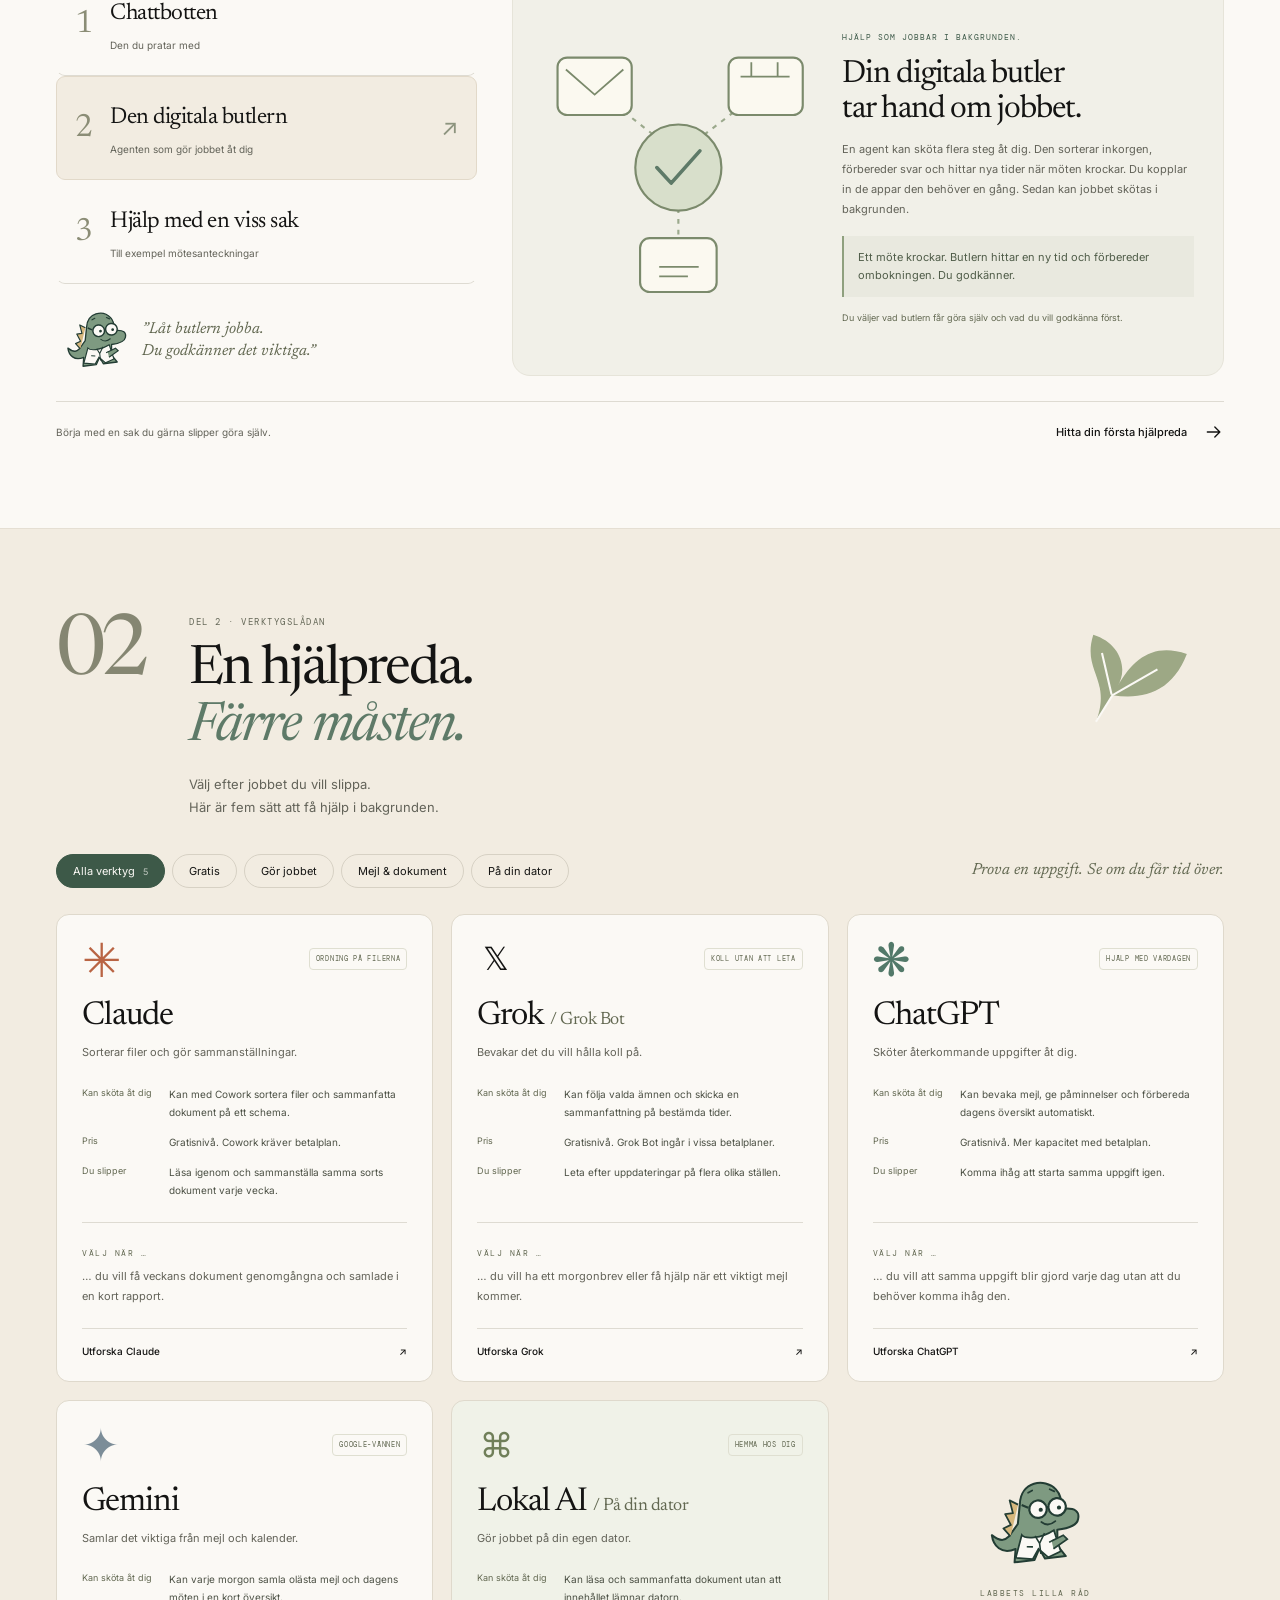
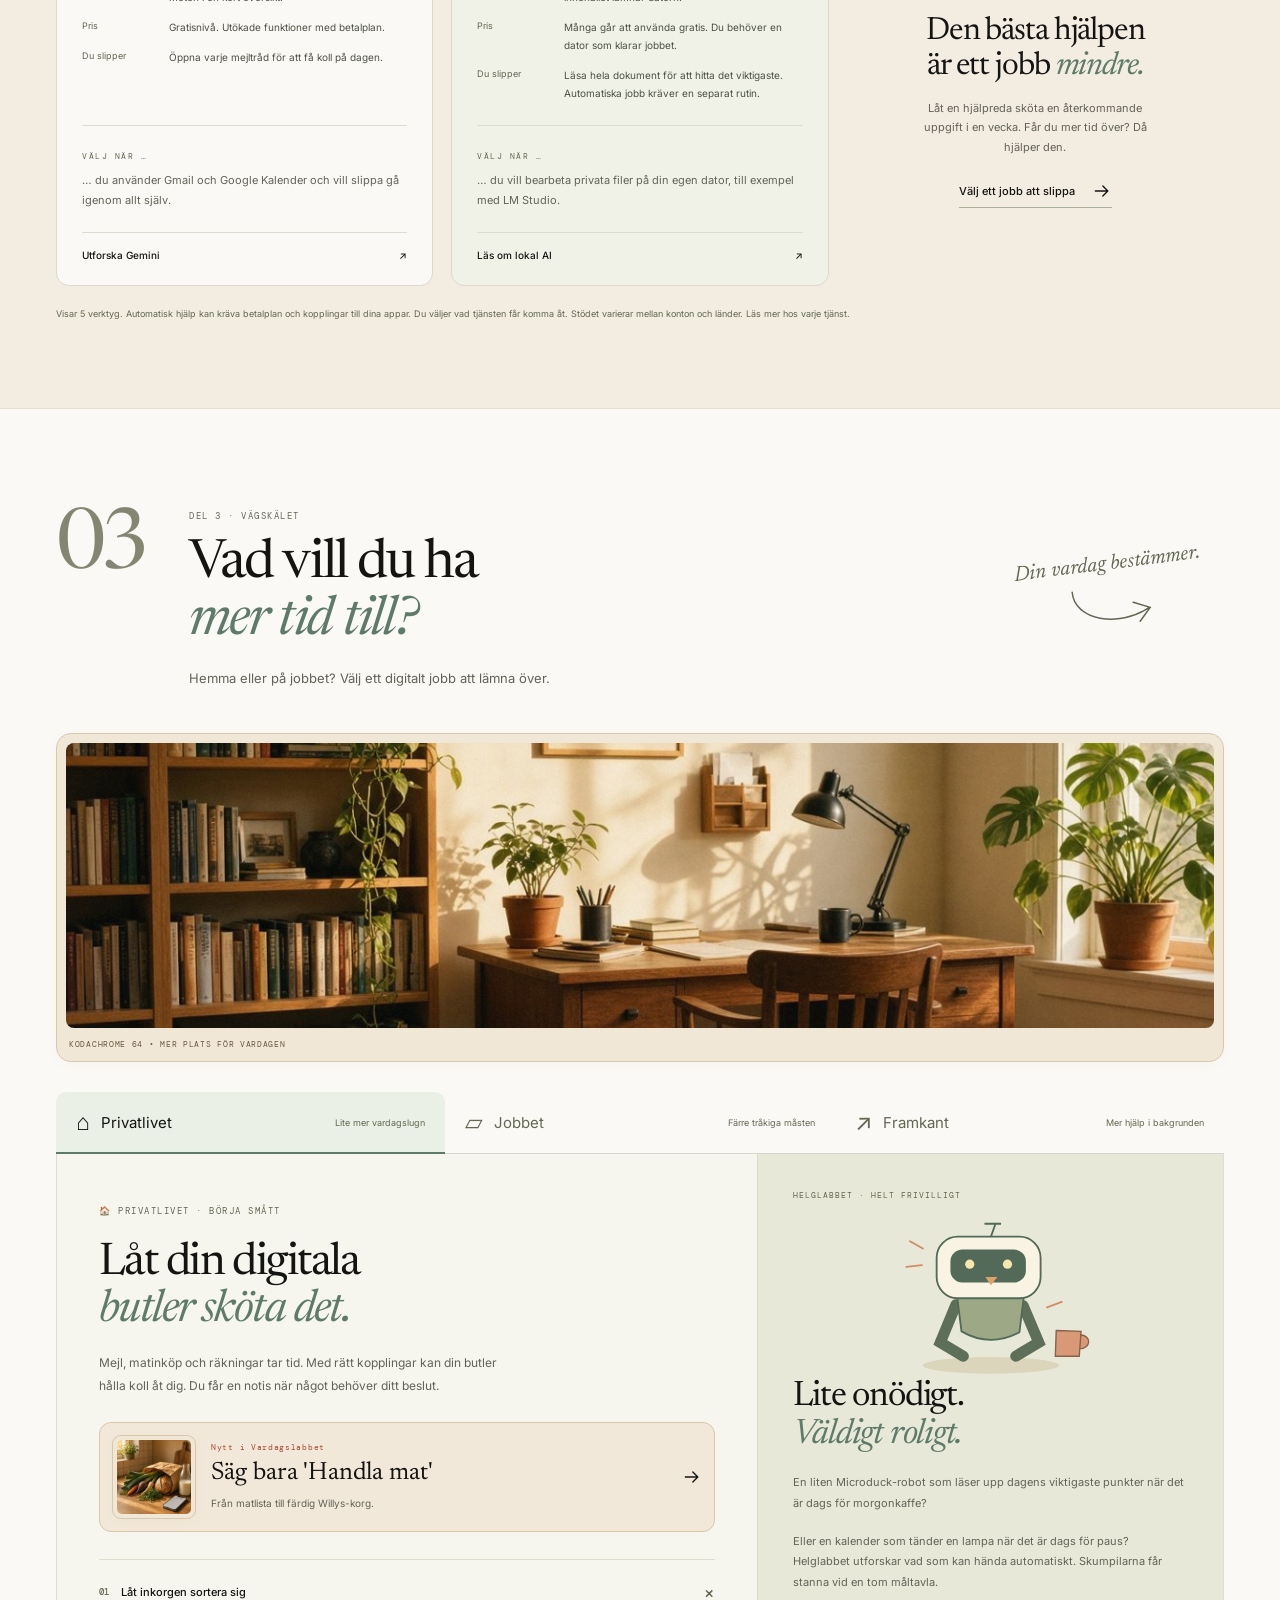
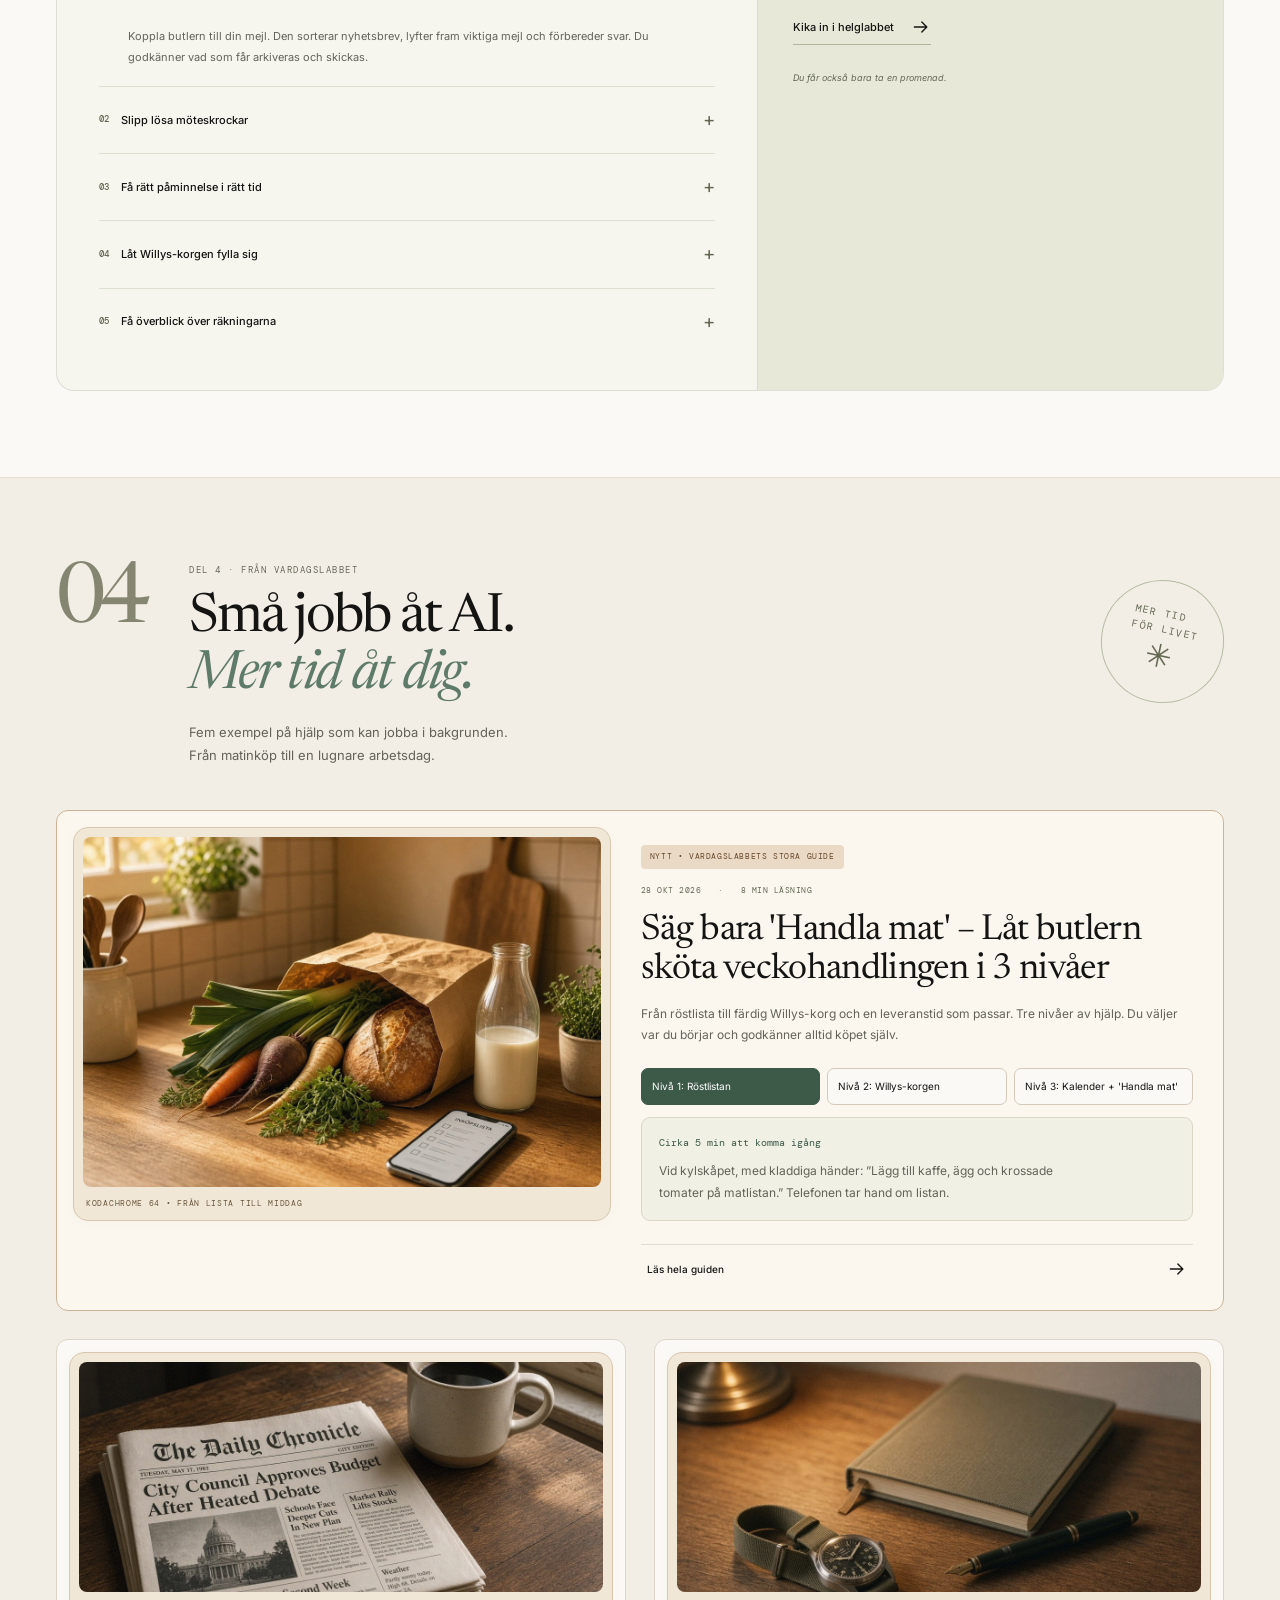
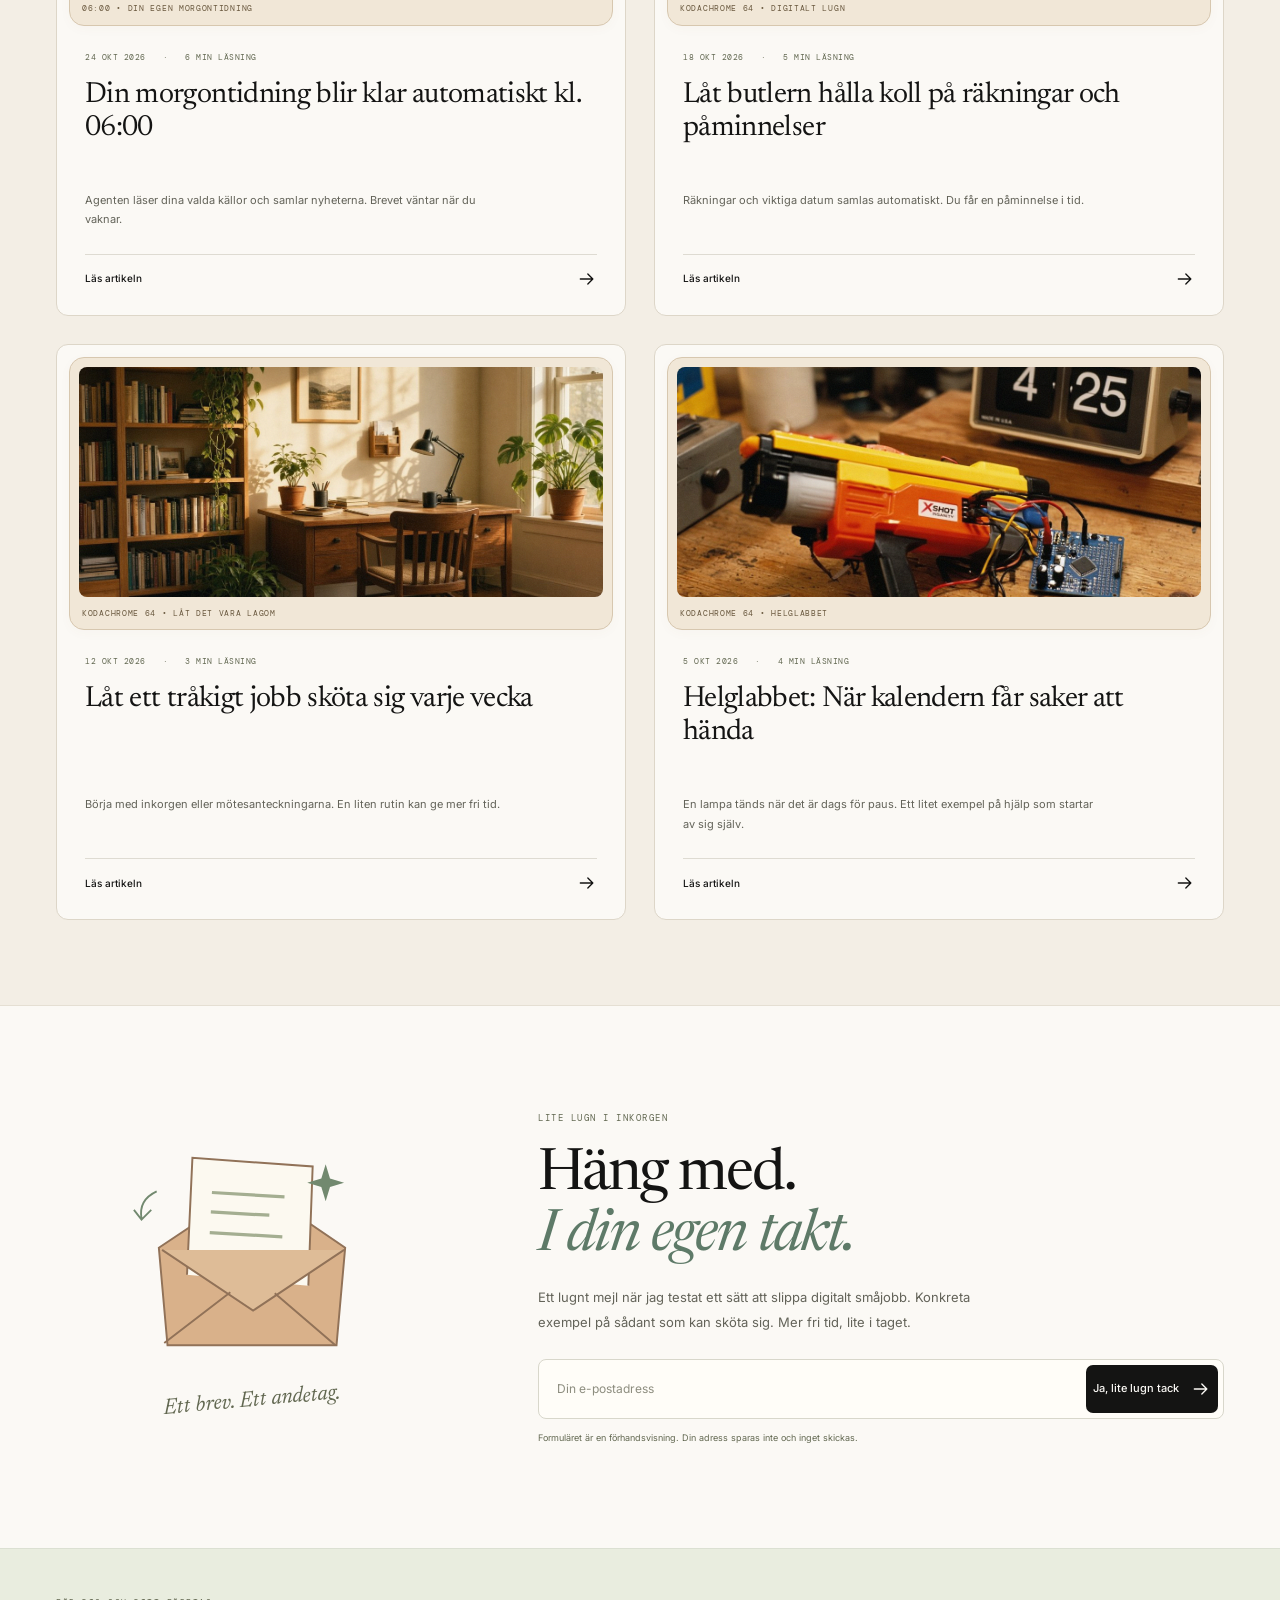
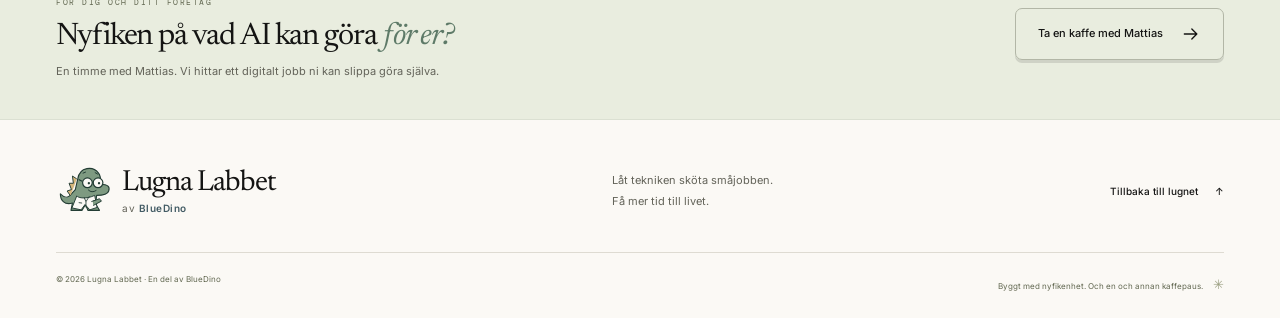
==== commit 0b503a7e: "Lugna Labbet: fokus på automation istället för prompting" ====
--- a/ai/index.html
+++ b/ai/index.html
@@ -6,7 +6,7 @@
     <meta name="theme-color" content="#FBF9F5" />
     <meta
       name="description"
-      content="AI för en enklare vardag – utan FOMO. Lär dig grunderna, hitta ditt verktyg och få mer tid till det som faktiskt betyder något."
+      content="Låt AI sköta det tråkiga digitala jobbet. Inkorg, kalender och matinköp kan skötas i bakgrunden. Du får mer fri tid och godkänner det viktiga."
     />
     <title>Lugna Labbet — AI för en enklare vardag, av BlueDino</title>
     <link
@@ -148,7 +148,7 @@
       <section id="hem" class="hero container">
         <div class="hero-copy">
           <div class="eyebrow">
-            <span class="status-dot"></span> NYFIKEN PÅ AI. LUGN I SJÄLEN.
+            <span class="status-dot"></span> AI JOBBAR. DU FÅR TID ÖVER.
           </div>
           <h1>
             Mer tid för livet.<br />Mindre <em>måsten.</em
@@ -156,14 +156,15 @@
               <use href="#spark" />
             </svg>
           </h1>
-          <p class="hero-tagline">AI för en enklare vardag – utan FOMO.</p>
+          <p class="hero-tagline">Låt AI ta hand om det digitala grovjobbet.</p>
           <p class="hero-description">
-            Mindre skärmtid, noll FOMO-stress. Lär dig grunderna i din egen takt
-            och bygg en enklare vardag.
+            Inkorgen sorteras. Möten bokas om när de krockar. Matkorgen fylls.
+            AI kan sköta det i bakgrunden. Du får mer fri tid och godkänner det
+            viktiga.
           </p>
           <div class="hero-actions">
             <a class="button button-terra" href="#grundskolan"
-              >Börja från början
+              >Se vad du kan slippa
               <svg aria-hidden="true"><use href="#arrow" /></svg></a
             ><span class="small-note"
               >Inga förkunskaper.<br />Inget att hinna ikapp.</span
@@ -276,18 +277,18 @@
             Vad skulle du göra<br /><em>med lite mer tid?</em>
           </h2>
           <p>
-            Hur mycket tid kan du vinna tillbaka varje dag – utan att vara
-            teknisk? Välj dina vardagstjuvar.
+            Vad vill du slippa göra själv? Välj det du vill låta AI sköta
+            automatiskt.
           </p>
           <fieldset class="time-options">
             <legend class="sr-only">
-              Välj sysslor för att uppskatta din tidsvinst
+              Välj vad AI ska sköta och se en möjlig tidsvinst
             </legend>
             <label class="time-option"
               ><span class="option-icon" aria-hidden="true">✉</span
               ><span class="option-text"
-                ><strong>Mejl &amp; inkorg</strong
-                ><small>Enkelt · 15 min att sätta upp</small></span
+                ><strong>Inkorgen sorteras åt dig</strong
+                ><small>Viktiga mejl lyfts fram</small></span
               ><span class="minutes">15 <small>min/dag</small></span
               ><input type="checkbox" data-minutes="15" checked /><span
                 class="switch"
@@ -297,8 +298,8 @@
             <label class="time-option"
               ><span class="option-icon" aria-hidden="true">▦</span
               ><span class="option-text"
-                ><strong>Kalender &amp; möteskrockar</strong
-                ><small>Lite pill · 30 min att sätta upp</small></span
+                ><strong>Möteskrockar löses åt dig</strong
+                ><small>Svar och nya tider förbereds</small></span
               ><span class="minutes">10 <small>min/dag</small></span
               ><input type="checkbox" data-minutes="10" checked /><span
                 class="switch"
@@ -308,8 +309,8 @@
             <label class="time-option"
               ><span class="option-icon" aria-hidden="true">♧</span
               ><span class="option-text"
-                ><strong>Mat &amp; inköp</strong
-                ><small>Enkelt · 10 min att sätta upp</small></span
+                ><strong>Matkorgen fylls åt dig</strong
+                ><small>Från matlistan till Willys-korgen</small></span
               ><span class="minutes">15 <small>min/dag</small></span
               ><input type="checkbox" data-minutes="15" /><span
                 class="switch"
@@ -319,8 +320,8 @@
             <label class="time-option"
               ><span class="option-icon" aria-hidden="true">▤</span
               ><span class="option-text"
-                ><strong>Mötesanteckningar</strong
-                ><small>Enkelt · 15 min att sätta upp</small></span
+                ><strong>Möten sammanfattas åt dig</strong
+                ><small>Beslut och nästa steg sparas</small></span
               ><span class="minutes">10 <small>min/dag</small></span
               ><input type="checkbox" data-minutes="10" /><span
                 class="switch"
@@ -330,8 +331,8 @@
             <label class="time-option"
               ><span class="option-icon" aria-hidden="true">⌁</span
               ><span class="option-text"
-                ><strong>Räkningar &amp; admin</strong
-                ><small>Lite pill · 30 min att sätta upp</small></span
+                ><strong>Räkningar bevakas åt dig</strong
+                ><small>Du påminns innan sista betalningsdag</small></span
               ><span class="minutes">5 <small>min/dag</small></span
               ><input type="checkbox" data-minutes="5" /><span
                 class="switch"
@@ -364,8 +365,8 @@
             </svg>
           </div>
           <p class="calculator-footnote">
-            Ett räkneexempel, inget löfte. Räknat på 30 dagar.<br />Din vardag,
-            dina förutsättningar.
+            Tiderna är exempel, räknade på 30 dagar.<br />Att koppla ihop
+            tjänsterna tar också tid.
           </p>
           <span
             class="sr-only"
@@ -377,8 +378,8 @@
       <div class="manifesto container">
         <span class="eyebrow">LAGOM ÄR OCKSÅ EN SUPERKRAFT</span>
         <p>
-          Du behöver inte kunna allt om AI.<br />Du behöver bara hitta
-          <em>det som hjälper dig.</em>
+          Det digitala jobbet kan sköta sig.<br />Du får mer tid till
+          <em>det du vill göra.</em>
         </p>
         <svg aria-hidden="true"><use href="#leaf" /></svg>
       </div>
@@ -388,14 +389,14 @@
           <div>
             <span class="eyebrow">DEL 1 · GRUNDSKOLAN</span>
             <h2>Okej, men vad <em>är</em> AI?</h2>
-            <p>Tre minuter. Tre enkla bilder. Inga konstiga förkortningar.</p>
+            <p>Tre minuter om hjälpen som jobbar åt dig.</p>
           </div>
           <span class="reading-pill">◷ 3 min</span>
         </div>
         <p class="school-intro">
-          AI är program som lär sig mönster från exempel. De kan föreslå text,
-          tolka bilder och hjälpa till med uppgifter. De tänker inte som vi –
-          men kan vara riktigt bra att tänka tillsammans med.
+          AI är program som lär sig av exempel. En chattbot är den du pratar
+          med. En agent kan också göra jobbet åt dig. Tänk en digital butler som
+          sköter mejl, kalender och listor i bakgrunden.
         </p>
         <div class="school-grid reveal">
           <div
@@ -406,31 +407,31 @@
           >
             <button
               id="school-tab-0"
+              class="school-tab"
+              role="tab"
+              aria-selected="false"
+              aria-controls="school-panel"
+              data-school="0"
+              tabindex="-1"
+            >
+              <span class="step-index">1</span
+              ><span
+                ><strong>Chattbotten</strong
+                ><small>Den du pratar med</small></span
+              ><span class="tab-arrow" aria-hidden="true">↗</span>
+            </button>
+            <button
+              id="school-tab-1"
               class="school-tab active"
               role="tab"
               aria-selected="true"
               aria-controls="school-panel"
-              data-school="0"
-            >
-              <span class="step-index">1</span
-              ><span
-                ><strong>Samtalspartnern</strong
-                ><small>Chattbotten du kan bolla med</small></span
-              ><span class="tab-arrow" aria-hidden="true">↗</span>
-            </button>
-            <button
-              id="school-tab-1"
-              class="school-tab"
-              role="tab"
-              aria-selected="false"
-              aria-controls="school-panel"
               data-school="1"
-              tabindex="-1"
             >
               <span class="step-index">2</span
               ><span
                 ><strong>Den digitala butlern</strong
-                ><small>Agenten som får saker gjorda</small></span
+                ><small>Agenten som gör jobbet åt dig</small></span
               ><span class="tab-arrow" aria-hidden="true">↗</span>
             </button>
             <button
@@ -444,23 +445,20 @@
             >
               <span class="step-index">3</span
               ><span
-                ><strong>Specialisterna &amp; lokal AI</strong
-                ><small>En sak riktigt bra. Ibland helt privat.</small></span
+                ><strong>Hjälp med en viss sak</strong
+                ><small>Till exempel mötesanteckningar</small></span
               ><span class="tab-arrow" aria-hidden="true">↗</span>
             </button>
             <div class="school-aside">
               <svg aria-hidden="true"><use href="#dino" /></svg>
-              <p>
-                ”Tänk hjälpsam kollega.<br />Med lite väl gott självförtroende
-                ibland.”
-              </p>
+              <p>”Låt butlern jobba.<br />Du godkänner det viktiga.”</p>
             </div>
           </div>
           <div
             class="school-panel"
             id="school-panel"
             role="tabpanel"
-            aria-labelledby="school-tab-0"
+            aria-labelledby="school-tab-1"
             tabindex="0"
           >
             <div
@@ -470,31 +468,30 @@
             ></div>
             <div class="lesson-copy">
               <span class="eyebrow" id="lesson-label"
-                >DU FRÅGAR. AI FÖRESLÅR.</span
+                >HJÄLP SOM JOBBAR I BAKGRUNDEN.</span
               >
               <h3 id="lesson-title">
-                Som att tänka högt.<br />Fast någon svarar.
+                Din digitala butler<br />tar hand om jobbet.
               </h3>
               <p id="lesson-description">
-                Du skriver en fråga, får ett förslag och bollar vidare. Be om en
-                veckomeny, hjälp med ett knepigt mejl eller en enkel förklaring.
-                Du håller i ratten.
+                En agent kan sköta flera steg åt dig. Den sorterar inkorgen,
+                förbereder svar och hittar nya tider när möten krockar. Du
+                kopplar in de appar den behöver en gång. Sedan kan jobbet skötas
+                i bakgrunden.
               </p>
               <div class="lesson-example" id="lesson-example">
-                ”Jag har linser, tomater och 20 minuter. Vad blir det till
-                middag?”
+                Ett möte krockar. Butlern hittar en ny tid och förbereder
+                ombokningen. Du godkänner.
               </div>
               <p class="lesson-caveat" id="lesson-caveat">
-                Bra att veta: AI kan låta säker och ändå ha fel. Dubbelkolla det
-                viktiga.
+                Du väljer vad butlern får göra själv och vad du vill godkänna
+                först.
               </p>
             </div>
           </div>
         </div>
         <div class="chapter-bottom">
-          <span
-            >Du behöver inte veta hur motorn fungerar för att ta en
-            provtur.</span
+          <span>Börja med en sak du gärna slipper göra själv.</span
           ><a class="text-link" href="#verktyg"
             >Hitta din första hjälpreda
             <svg aria-hidden="true"><use href="#arrow" /></svg
@@ -507,10 +504,10 @@
             <span class="chapter-number">02</span>
             <div>
               <span class="eyebrow">DEL 2 · VERKTYGSLÅDAN</span>
-              <h2>Rätt verktyg.<br /><em>Inte alla verktyg.</em></h2>
+              <h2>En hjälpreda.<br /><em>Färre måsten.</em></h2>
               <p>
-                Vilka AI-tjänster finns och vilken ska man välja?<br />Här är en
-                lugn genväg genom djungeln.
+                Välj efter jobbet du vill slippa.<br />Här är fem sätt att få
+                hjälp i bakgrunden.
               </p>
             </div>
             <svg class="tools-leaf" aria-hidden="true">
@@ -528,40 +525,49 @@
               ><button class="filter" data-filter="gratis" aria-pressed="false">
                 Gratis</button
               ><button class="filter" data-filter="agent" aria-pressed="false">
-                Agent</button
+                Gör jobbet</button
               ><button
                 class="filter"
                 data-filter="skrivande"
                 aria-pressed="false"
               >
-                Skrivande</button
+                Mejl &amp; dokument</button
               ><button class="filter" data-filter="privat" aria-pressed="false">
-                Privat
+                På din dator
               </button>
             </div>
-            <span class="filter-hint">Börja gratis. Känn efter. Välj sen.</span>
+            <span class="filter-hint"
+              >Prova en uppgift. Se om du får tid över.</span
+            >
           </div>
           <div class="tools-grid">
             <article class="tool-card" data-tags="gratis agent skrivande">
               <div class="tool-card-top">
                 <span class="tool-logo claude-logo" aria-hidden="true">✳</span
-                ><span class="tool-badge">ORDMÄNNISKANS KOMPIS</span>
+                ><span class="tool-badge">ORDNING PÅ FILERNA</span>
               </div>
               <h3>Claude</h3>
-              <p class="tool-intro">Den eftertänksamma skrivkompisen.</p>
+              <p class="tool-intro">
+                Sorterar filer och gör sammanställningar.
+              </p>
               <dl>
-                <dt>Bäst på</dt>
-                <dd>Text, resonemang och att reda ut långa dokument.</dd>
+                <dt>Kan sköta åt dig</dt>
+                <dd>
+                  Kan med Cowork sortera filer och sammanfatta dokument på ett
+                  schema.
+                </dd>
                 <dt>Pris</dt>
-                <dd>Gratisnivå. Betalplaner för mer användning.</dd>
-                <dt>Personlighet</dt>
-                <dd>Lugn, nyanserad och ibland lite väl utförlig.</dd>
+                <dd>Gratisnivå. Cowork kräver betalplan.</dd>
+                <dt>Du slipper</dt>
+                <dd>
+                  Läsa igenom och sammanställa samma sorts dokument varje vecka.
+                </dd>
               </dl>
               <div class="tool-choice">
                 <span class="eyebrow">VÄLJ NÄR …</span>
                 <p>
-                  … du vill få ordning på tankarna och skriva något som låter
-                  som du.
+                  … du vill få veckans dokument genomgångna och samlade i en
+                  kort rapport.
                 </p>
               </div>
               <a
@@ -575,23 +581,26 @@
             <article class="tool-card" data-tags="gratis agent">
               <div class="tool-card-top">
                 <span class="tool-logo grok-logo" aria-hidden="true">𝕏</span
-                ><span class="tool-badge">DEN NYFIKNA REBELLEN</span>
+                ><span class="tool-badge">KOLL UTAN ATT LETA</span>
               </div>
               <h3>Grok <span class="tool-subtitle">/ Grok Bot</span></h3>
-              <p class="tool-intro">Snabb i tanken. Rak i tonen.</p>
+              <p class="tool-intro">Bevakar det du vill hålla koll på.</p>
               <dl>
-                <dt>Bäst på</dt>
-                <dd>Omvärldsspaning och att bolla aktuella frågor.</dd>
+                <dt>Kan sköta åt dig</dt>
+                <dd>
+                  Kan följa valda ämnen och skicka en sammanfattning på bestämda
+                  tider.
+                </dd>
                 <dt>Pris</dt>
                 <dd>Gratisnivå. Grok Bot ingår i vissa betalplaner.</dd>
-                <dt>Personlighet</dt>
-                <dd>Direkt, skämtsam och gärna lite kaxig.</dd>
+                <dt>Du slipper</dt>
+                <dd>Leta efter uppdateringar på flera olika ställen.</dd>
               </dl>
               <div class="tool-choice">
                 <span class="eyebrow">VÄLJ NÄR …</span>
                 <p>
-                  … du gillar raka svar. Bot-varianten kan även ta hand om
-                  längre uppgifter.
+                  … du vill ha ett morgonbrev eller få hjälp när ett viktigt
+                  mejl kommer.
                 </p>
               </div>
               <a
@@ -605,23 +614,26 @@
             <article class="tool-card" data-tags="gratis agent skrivande">
               <div class="tool-card-top">
                 <span class="tool-logo chatgpt-logo" aria-hidden="true">❋</span
-                ><span class="tool-badge">DEN MÅNGSIDIGA</span>
+                ><span class="tool-badge">HJÄLP MED VARDAGEN</span>
               </div>
               <h3>ChatGPT</h3>
-              <p class="tool-intro">En bra första hållplats för det mesta.</p>
+              <p class="tool-intro">Sköter återkommande uppgifter åt dig.</p>
               <dl>
-                <dt>Bäst på</dt>
-                <dd>Vardagsfrågor, idéer, röst och bild.</dd>
+                <dt>Kan sköta åt dig</dt>
+                <dd>
+                  Kan bevaka mejl, ge påminnelser och förbereda dagens översikt
+                  automatiskt.
+                </dd>
                 <dt>Pris</dt>
                 <dd>Gratisnivå. Mer kapacitet med betalplan.</dd>
-                <dt>Personlighet</dt>
-                <dd>Entusiastisk, hjälpsam och anpassningsbar.</dd>
+                <dt>Du slipper</dt>
+                <dd>Komma ihåg att starta samma uppgift igen.</dd>
               </dl>
               <div class="tool-choice">
                 <span class="eyebrow">VÄLJ NÄR …</span>
                 <p>
-                  … du vill prova lite av allt utan att börja med fem olika
-                  appar.
+                  … du vill att samma uppgift blir gjord varje dag utan att du
+                  behöver komma ihåg den.
                 </p>
               </div>
               <a
@@ -638,21 +650,25 @@
                 ><span class="tool-badge">GOOGLE-VÄNNEN</span>
               </div>
               <h3>Gemini</h3>
-              <p class="tool-intro">Nära till det du redan använder.</p>
+              <p class="tool-intro">
+                Samlar det viktiga från mejl och kalender.
+              </p>
               <dl>
-                <dt>Bäst på</dt>
+                <dt>Kan sköta åt dig</dt>
                 <dd>
-                  Att hjälpa till i Googles ekosystem och hitta sammanhang.
+                  Kan varje morgon samla olästa mejl och dagens möten i en kort
+                  översikt.
                 </dd>
                 <dt>Pris</dt>
                 <dd>Gratisnivå. Utökade funktioner med betalplan.</dd>
-                <dt>Personlighet</dt>
-                <dd>Saklig, snabb och praktiskt lagd.</dd>
+                <dt>Du slipper</dt>
+                <dd>Öppna varje mejltråd för att få koll på dagen.</dd>
               </dl>
               <div class="tool-choice">
                 <span class="eyebrow">VÄLJ NÄR …</span>
                 <p>
-                  … din vardag redan bor i Gmail, Google Kalender och Drive.
+                  … du använder Gmail och Google Kalender och vill slippa gå
+                  igenom allt själv.
                 </p>
               </div>
               <a
@@ -671,23 +687,32 @@
                 <span class="tool-logo local-logo" aria-hidden="true">⌘</span
                 ><span class="tool-badge">HEMMA HOS DIG</span>
               </div>
-              <h3>Lokal AI <span class="tool-subtitle">/ Open Source</span></h3>
-              <p class="tool-intro">Din dator. Dina grejer. Ditt tempo.</p>
+              <h3>
+                Lokal AI <span class="tool-subtitle">/ På din dator</span>
+              </h3>
+              <p class="tool-intro">Gör jobbet på din egen dator.</p>
               <dl>
-                <dt>Bäst på</dt>
-                <dd>Privata utkast och arbete utan molntjänst.</dd>
+                <dt>Kan sköta åt dig</dt>
+                <dd>
+                  Kan läsa och sammanfatta dokument utan att innehållet lämnar
+                  datorn.
+                </dd>
                 <dt>Pris</dt>
                 <dd>
-                  Många modeller är gratis. Hårdvara och licenser varierar.
+                  Många går att använda gratis. Du behöver en dator som klarar
+                  jobbet.
                 </dd>
-                <dt>Personlighet</dt>
-                <dd>Beror på modellen du väljer. Lite mer eget fix.</dd>
+                <dt>Du slipper</dt>
+                <dd>
+                  Läsa hela dokument för att hitta det viktigaste. Automatiska
+                  jobb kräver en separat rutin.
+                </dd>
               </dl>
               <div class="tool-choice">
                 <span class="eyebrow">VÄLJ NÄR …</span>
                 <p>
-                  … du vill att informationen stannar på din enhet. Prova lokal
-                  körning i LM Studio.
+                  … du vill bearbeta privata filer på din egen dator, till
+                  exempel med LM Studio.
                 </p>
               </div>
               <a
@@ -701,21 +726,21 @@
             <aside class="tool-tip">
               <svg aria-hidden="true"><use href="#dino" /></svg
               ><span class="eyebrow">LABBETS LILLA RÅD</span>
-              <h3>Det bästa verktyget<br />är det du <em>använder.</em></h3>
+              <h3>Den bästa hjälpen<br />är ett jobb <em>mindre.</em></h3>
               <p>
-                Välj ett. Testa samma vardagsuppgift i en vecka. Du behöver inte
-                gifta dig med det.
+                Låt en hjälpreda sköta en återkommande uppgift i en vecka. Får
+                du mer tid över? Då hjälper den.
               </p>
               <a class="text-link" href="#spar"
-                >Hitta något att testa
+                >Välj ett jobb att slippa
                 <svg aria-hidden="true"><use href="#arrow" /></svg
               ></a>
             </aside>
           </div>
           <p class="tools-note" aria-live="polite" id="filter-status">
-            Visar 5 verktyg. Personligheterna är förenklade intryck. Funktioner
-            och gränser beror på plan, region och behörigheter. Länkarna går
-            till tjänsternas egna villkor och priser.
+            Visar 5 verktyg. Automatisk hjälp kan kräva betalplan och kopplingar
+            till dina appar. Du väljer vad tjänsten får komma åt. Stödet
+            varierar mellan konton och länder. Läs mer hos varje tjänst.
           </p>
         </div>
       </section>
@@ -725,7 +750,7 @@
           <div>
             <span class="eyebrow">DEL 3 · VÄGSKÄLET</span>
             <h2>Vad vill du ha<br /><em>mer tid till?</em></h2>
-            <p>Välj ditt spår. Börja med en liten sak. Resten kan vänta.</p>
+            <p>Hemma eller på jobbet? Välj ett digitalt jobb att lämna över.</p>
           </div>
           <span class="handwritten"
             >Din vardag bestämmer.<svg viewBox="0 0 90 40" aria-hidden="true">
@@ -783,7 +808,7 @@
             tabindex="-1"
           >
             <span aria-hidden="true">↗</span> Framkant
-            <span class="track-tab-note">För den nyfikna nörden</span>
+            <span class="track-tab-note">Mer hjälp i bakgrunden</span>
           </button>
         </div>
         <div
@@ -794,10 +819,11 @@
         >
           <div class="track-main">
             <span class="eyebrow">🏠 PRIVATLIVET · BÖRJA SMÅTT</span>
-            <h3>Bygg din egen<br /><em>digitala butler.</em></h3>
+            <h3>Låt din digitala<br /><em>butler sköta det.</em></h3>
             <p>
-              Tänk om någon höll koll på det lilla, så att du fick plats med det
-              stora? Börja här, ett steg i taget.
+              Mejl, matinköp och räkningar tar tid. Med rätt kopplingar kan din
+              butler hålla koll åt dig. Du får en notis när något behöver ditt
+              beslut.
             </p>
             <button
               class="track-article-highlight"
@@ -818,7 +844,7 @@
                 ><span class="eyebrow">Nytt i Vardagslabbet</span
                 ><strong>Säg bara 'Handla mat'</strong
                 ><span class="highlight-note"
-                  >Tre nivåer. Börja med fem minuter.</span
+                  >Från matlista till färdig Willys-korg.</span
                 ></span
               >
               <svg aria-hidden="true"><use href="#arrow" /></svg>
@@ -826,47 +852,46 @@
             <div class="steps">
               <details open>
                 <summary>
-                  <span>01</span> Börja med ett lugnare mejlflöde
+                  <span>01</span> Låt inkorgen sortera sig
                   <span class="details-plus" aria-hidden="true">+</span>
                 </summary>
                 <p>
-                  Klistra in ett ofarligt mejl och be om en sammanfattning och
-                  ett svarsutkast. När det känns bra: undersök en mejlkoppling,
-                  börja med läsbehörighet och godkänn alltid utskick själv.
+                  Koppla butlern till din mejl. Den sorterar nyhetsbrev, lyfter
+                  fram viktiga mejl och förbereder svar. Du godkänner vad som
+                  får arkiveras och skickas.
                 </p>
               </details>
               <details>
                 <summary>
-                  <span>02</span> Ge kalendern lite andrum
+                  <span>02</span> Slipp lösa möteskrockar
                   <span class="details-plus" aria-hidden="true">+</span>
                 </summary>
                 <p>
-                  Beskriv en vanlig vecka utan privata detaljer. Be om förslag
-                  på fokusblock, pauser och restid. Med en godkänd
-                  kalenderkoppling kan en agent föreslå nya tider när möten
-                  krockar.
+                  Butlern upptäcker när möten krockar. Den hittar en ny tid,
+                  förbereder svaret och bokar om efter ditt godkännande. Du
+                  slipper mejla fram och tillbaka.
                 </p>
               </details>
               <details>
                 <summary>
-                  <span>03</span> Samla dina påminnelser
+                  <span>03</span> Få rätt påminnelse i rätt tid
                   <span class="details-plus" aria-hidden="true">+</span>
                 </summary>
                 <p>
-                  Samla dina lösa listor och be AI gruppera dem i ”idag”, ”den
-                  här veckan” och ”kan vänta”. Välj tre saker. Lägg sedan in
-                  påminnelserna i den app du redan använder.
+                  Butlern samlar påminnelser från dina anslutna listor. Den
+                  hittar dubbletter och visar det som snart behöver göras.
+                  Resten kan vänta utan att du tappar bort det.
                 </p>
               </details>
               <details>
                 <summary>
-                  <span>04</span> Låt matlådorna planera sig
+                  <span>04</span> Låt Willys-korgen fylla sig
                   <span class="details-plus" aria-hidden="true">+</span>
                 </summary>
                 <p>
-                  Skriv vad som finns i kylen, hur många ni är och vad ni
-                  gillar. Be om fyra enkla middagar som ger lunchlådor, plus en
-                  inköpslista sorterad efter butikens avdelningar.
+                  Butlern läser matlistan och fyller Willys-korgen med dina
+                  vanliga varor. Den jämför lediga leveranstider med kvällarna
+                  du är hemma. Du granskar korgen och betalar själv.
                 </p>
               </details>
               <details>
@@ -875,9 +900,10 @@
                   <span class="details-plus" aria-hidden="true">+</span>
                 </summary>
                 <p>
-                  Gör en enkel lista med förfallodatum och belopp. Be AI föreslå
-                  en månadsrutin och påminnelser. Dela inga bankinloggningar.
-                  Kontrollera belopp och genomför betalningen i din bank.
+                  Butlern håller koll på sista betalningsdag i de räkningar du
+                  ger den tillgång till. Den påminner i tid och visar vad som
+                  snart ska betalas. Du kontrollerar beloppen och betalar i
+                  banken.
                 </p>
               </details>
             </div>
@@ -942,13 +968,13 @@
             </div>
             <h4>Lite onödigt.<br /><em>Väldigt roligt.</em></h4>
             <p>
-              En Microduck-skrivbordsrobot som läser dagens tre viktigaste
-              punkter till morgonkaffet?
+              En liten Microduck-robot som läser upp dagens viktigaste punkter
+              när det är dags för morgonkaffe?
             </p>
             <p>
-              Eller koppla en Nerf-gun till kalendern när du snoozar ett viktigt
-              block. Ett lekfullt experiment på ritbordet – med skumpilar och
-              säker avfyrning.
+              Eller en kalender som tänder en lampa när det är dags för paus?
+              Helglabbet utforskar vad som kan hända automatiskt. Skumpilarna
+              får stanna vid en tom måltavla.
             </p>
             <button class="text-link" data-article="3">
               Kika in i helglabbet
@@ -967,18 +993,19 @@
             <span class="eyebrow">💼 JOBBET · MER PLATS FÖR BRA ARBETE</span>
             <h3>Slipp det tråkiga<br /><em>kontorsarbetet.</em></h3>
             <p>
-              Färre kopierade anteckningar. Färre fram-och-tillbaka-mejl. Mer
-              tid till det du faktiskt är bra på.
+              Mötet sammanfattas. Svar blir förberedda. Kalendern hålls i
+              ordning. Du kan lägga tiden på ditt arbete.
             </p>
             <div class="steps">
               <details open>
                 <summary>
-                  <span>01</span> Schemalägg med lite framförhållning
+                  <span>01</span> Få pauser och tid att jobba klart
                   <span class="details-plus" aria-hidden="true">+</span>
                 </summary>
                 <p>
-                  Låt en godkänd kalenderagent hitta fokusblock och lägga in
-                  pauser. Börja med förslag och bekräfta ändringarna själv.
+                  En kalenderagent kan lägga in pauser och tid för ostört
+                  arbete. Den håller koll när veckan ändras och förbereder en ny
+                  plan vid behov.
                 </p>
               </details>
               <details>
@@ -987,32 +1014,31 @@
                   <span class="details-plus" aria-hidden="true">+</span>
                 </summary>
                 <p>
-                  Med rätt behörighet kan AI identifiera krockar och föreslå
-                  alternativa tider utifrån deltagarnas tillgänglighet. Du
-                  godkänner innan något bokas om.
+                  Agenten hittar möten som krockar och letar efter tider som
+                  passar deltagarna. Den förbereder svar och bokar om när du
+                  godkänt ändringen.
                 </p>
               </details>
               <details>
                 <summary>
-                  <span>03</span> Avsluta mötet med en tydlig plan
+                  <span>03</span> Få mötet sammanfattat automatiskt
                   <span class="details-plus" aria-hidden="true">+</span>
                 </summary>
                 <p>
-                  Be ett av företaget godkänt verktyg sammanfatta
-                  anteckningarna: beslut, ansvarig och nästa steg. Be om
-                  deltagarnas medgivande innan inspelning och kontrollera
-                  sammanfattningen.
+                  Ett mötesverktyg kan spara beslut, ansvariga och nästa steg
+                  automatiskt. Sammanfattningen väntar efter mötet. Alla ska
+                  känna till och godkänna en eventuell inspelning.
                 </p>
               </details>
               <details>
                 <summary>
-                  <span>04</span> Få mejlutkast i din egen röst
+                  <span>04</span> Låt svaren förberedas åt dig
                   <span class="details-plus" aria-hidden="true">+</span>
                 </summary>
                 <p>
-                  Visa två avpersonifierade textexempel. Beskriv mottagaren och
-                  vad du vill uppnå. Be om ett kort utkast, redigera och skicka
-                  själv.
+                  När ett mejl kommer kan agenten ta fram ett svar med hjälp av
+                  företagets godkända information. Du granskar och godkänner. Du
+                  slipper börja från ett tomt mejl.
                 </p>
               </details>
             </div>
@@ -1028,8 +1054,8 @@
               krångel? Boka en timme med Mattias.
             </p>
             <p>
-              Vi börjar med en riktig arbetsuppgift och hittar ett upplägg som
-              passar era verktyg.
+              Vi väljer en återkommande uppgift och ser hur den kan skötas
+              automatiskt med era verktyg.
             </p>
             <button class="button button-dark" data-booking>
               Boka en timme <svg aria-hidden="true"><use href="#arrow" /></svg>
@@ -1047,20 +1073,19 @@
             <span class="eyebrow">🚀 FRAMKANT · NYFIKEN UTAN STRESS</span>
             <h3>Labbet &amp;<br /><em>framtiden.</em></h3>
             <p>
-              Här får det vara lite mer experiment. Du behöver inte göra allt.
-              Välj en idé som får det att klia i fingrarna.
+              Vill du lämna över mer? Här är några jobb som kan bli klara medan
+              du gör annat.
             </p>
             <div class="steps">
               <details open>
                 <summary>
-                  <span>01</span> En natt-agent med pass kl. 02:00
+                  <span>01</span> En färdig dagsplan när du vaknar
                   <span class="details-plus" aria-hidden="true">+</span>
                 </summary>
                 <p>
-                  Låt en schemalagd agent läsa morgondagens kalender, upptäcka
-                  luckor och förbereda ett förslag till dagsplan. Den behöver en
-                  tjänst som kör i bakgrunden och uttryckligt godkända
-                  kopplingar.
+                  Under natten kan agenten gå igenom morgondagens kalender. Den
+                  hittar krockar och förbereder en lugnare plan. Du får en kort
+                  översikt på morgonen och godkänner ändringarna.
                 </p>
               </details>
               <details>
@@ -1069,34 +1094,32 @@
                   <span class="details-plus" aria-hidden="true">+</span>
                 </summary>
                 <p>
-                  Välj tre ämnen och en handfull trovärdiga källor. Låt en agent
-                  sammanfatta med länkar, sortera bort dubbletter och leverera
-                  ett kort morgonbrev. Kontrollera att schemaläggning och
-                  utskick stöds av din tjänst.
+                  Agenten läser dina valda nyhetskällor och samlar det
+                  viktigaste i ett kort brev. Det blir klart kl. 06:00. Du
+                  slipper leta och läsa samma nyhet flera gånger.
                 </p>
               </details>
               <details>
                 <summary>
-                  <span>03</span> Flytta hem en liten modell
+                  <span>03</span> Låt datorn sortera dina filer
                   <span class="details-plus" aria-hidden="true">+</span>
                 </summary>
                 <p>
-                  Prova en liten öppen modell i LM Studio eller Ollama. Ladda
-                  ned den, välj lokal körning och testa ett ofarligt dokument
-                  offline. Hastigheten beror på datorns minne och
-                  beräkningskraft.
+                  Med AI på din dator och en automatisk rutin kan nya dokument
+                  sammanfattas och föreslås rätt mapp. Innehållet kan stanna hos
+                  dig. Det kräver lite mer att sätta upp.
                 </p>
               </details>
               <details>
                 <summary>
-                  <span>04</span> Bygg en 3D- eller kod-pipeline
+                  <span>04</span> Låt tråkiga projektjobb bli gjorda
                   <span class="details-plus" aria-hidden="true">+</span>
                 </summary>
                 <p>
-                  Knyt ihop ett avgränsat flöde: brief → kodutkast → test →
-                  manuell granskning. För 3D: börja med att sortera referenser
-                  eller skapa ett enkelt skript. Spara originalen och godkänn
-                  varje steg.
+                  Låt en agent sortera bildmaterial, hitta dubbletter eller
+                  kontrollera att projektets filer finns på plats. Jobbet kan
+                  köras varje natt. Du får en lista över det som behöver ditt
+                  beslut.
                 </p>
               </details>
             </div>
@@ -1131,12 +1154,12 @@
             </svg>
             <h4>Framtiden kan<br /><em>vänta till efter kaffet.</em></h4>
             <p>
-              Det kommer alltid en ny modell. Ett nytt verktyg. En ny sak att
-              känna att man borde kunna.
+              Du behöver inte hålla koll på varje nytt verktyg. Det räcker att
+              ett tråkigt jobb blir gjort åt dig.
             </p>
             <p>
-              Det roliga börjar när du släpper racet och bygger något för din
-              egen skull.
+              Välj något du vill slippa. Koppla ihop det en gång. Låt hjälpen
+              jobba vidare.
             </p>
             <button class="text-link" data-article="0">
               Läs om morgontidningen
@@ -1151,14 +1174,14 @@
             <span class="chapter-number">04</span>
             <div>
               <span class="eyebrow">DEL 4 · FRÅN VARDAGSLABBET</span>
-              <h2>AI utan FOMO.<br /><em>Nyfikenhet i lagom dos.</em></h2>
+              <h2>Små jobb åt AI.<br /><em>Mer tid åt dig.</em></h2>
               <p>
-                Idéer, lärdomar och lagom nördiga sidospår.<br />Fem
-                exempelartiklar på vad du kan utforska här.
+                Fem exempel på hjälp som kan jobba i bakgrunden.<br />Från
+                matinköp till en lugnare arbetsdag.
               </p>
             </div>
             <span class="blog-stamp" aria-hidden="true"
-              >NYFIKENHET<br />FÖRE HYPE<span>✳</span></span
+              >MER TID<br />FÖR LIVET<span>✳</span></span
             >
           </div>
           <div class="posts-grid">
@@ -1201,14 +1224,14 @@
                     data-article="4"
                     aria-haspopup="dialog"
                   >
-                    Säg bara 'Handla mat' – Så automatiserar du veckohandlingen
-                    i 3 enkla steg
+                    Säg bara 'Handla mat' – Låt butlern sköta veckohandlingen i
+                    3 nivåer
                   </button>
                 </h3>
                 <p>
-                  Det låter som sci-fi. Men vi delar upp det i tre lättsmälta
-                  nivåer, så att du kan börja idag på fem minuter. Välj hur
-                  mycket hjälp som passar din vardag.
+                  Från röstlista till färdig Willys-korg och en leveranstid som
+                  passar. Tre nivåer av hjälp. Du väljer var du börjar och
+                  godkänner alltid köpet själv.
                 </p>
                 <div
                   class="grocery-steps"
@@ -1252,11 +1275,11 @@
                     ><span>6 MIN LÄSNING</span>
                   </div>
                   <h3 id="post-title-0">
-                    Så byggde jag min egen morgontidning som levereras kl. 06:00
+                    Din morgontidning blir klar automatiskt kl. 06:00
                   </h3>
                   <p>
-                    Färre flikar. Mer sammanhang. En liten ritual som börjar
-                    innan kaffet är klart.
+                    Agenten läser dina valda källor och samlar nyheterna. Brevet
+                    väntar när du vaknar.
                   </p>
                   <span class="post-read"
                     >Läs artikeln
@@ -1291,12 +1314,11 @@
                     ><span>5 MIN LÄSNING</span>
                   </div>
                   <h3 id="post-title-1">
-                    Digital butler i praktiken: Från 280 röriga påminnelser till
-                    totalt lugn
+                    Låt butlern hålla koll på räkningar och påminnelser
                   </h3>
                   <p>
-                    När allt känns viktigt hjälper det inte med ännu en lista.
-                    Så kan du börja sortera.
+                    Räkningar och viktiga datum samlas automatiskt. Du får en
+                    påminnelse i tid.
                   </p>
                   <span class="post-read"
                     >Läs artikeln
@@ -1331,12 +1353,11 @@
                     ><span>3 MIN LÄSNING</span>
                   </div>
                   <h3 id="post-title-2">
-                    Veckans AI utan FOMO: Det enda du faktiskt behöver bry dig
-                    om just nu
+                    Låt ett tråkigt jobb sköta sig varje vecka
                   </h3>
                   <p>
-                    En användbar vana slår tio nya appar. Den här veckan börjar
-                    vi med en enda fråga.
+                    Börja med inkorgen eller mötesanteckningarna. En liten rutin
+                    kan ge mer fri tid.
                   </p>
                   <span class="post-read"
                     >Läs artikeln
@@ -1369,12 +1390,11 @@
                     ><span>4 MIN LÄSNING</span>
                   </div>
                   <h3 id="post-title-3">
-                    Experiment: Kan en kalender skjuta skumpilar när man
-                    snoozar?
+                    Helglabbet: När kalendern får saker att hända
                   </h3>
                   <p>
-                    En ganska orimlig idé om fokus, mjukvara och mycket mjuka
-                    konsekvenser.
+                    En lampa tänds när det är dags för paus. Ett litet exempel
+                    på hjälp som startar av sig själv.
                   </p>
                   <span class="post-read"
                     >Läs artikeln
@@ -1428,8 +1448,9 @@
           <span class="eyebrow">LITE LUGN I INKORGEN</span>
           <h2>Häng med.<br /><em>I din egen takt.</em></h2>
           <p>
-            Inga dagliga nyhetsbomber. Bara ett lugnt mejl när jag testat något
-            som faktiskt gör vardagen enklare.
+            Ett lugnt mejl när jag testat ett sätt att slippa digitalt småjobb.
+            Konkreta exempel på sådant som kan sköta sig. Mer fri tid, lite i
+            taget.
           </p>
           <form id="newsletter-form">
             <label class="sr-only" for="newsletter-email"
@@ -1468,8 +1489,8 @@
             <span class="eyebrow">FÖR DIG OCH DITT FÖRETAG</span>
             <h2>Nyfiken på vad AI kan göra <em>för er?</em></h2>
             <p>
-              En timme med Mattias. En riktig vardagsutmaning. En konkret
-              början.
+              En timme med Mattias. Vi hittar ett digitalt jobb ni kan slippa
+              göra själva.
             </p>
           </div>
           <button class="button button-outline" data-booking>
@@ -1489,10 +1510,7 @@
             ></span
           ></a
         >
-        <p>
-          Lite mer nyfikenhet. Lite mindre brus.<br />Och gott om plats för
-          livet däremellan.
-        </p>
+        <p>Låt tekniken sköta småjobben.<br />Få mer tid till livet.</p>
         <a class="text-link" href="#hem"
           >Tillbaka till lugnet <span aria-hidden="true">↑</span></a
         >
@@ -1545,7 +1563,7 @@
         data-grocery-panel="0"
         tabindex="0"
       >
-        <span class="grocery-effort">5 min – Noll krångel</span>
+        <span class="grocery-effort">Cirka 5 min att komma igång</span>
         <p class="grocery-summary">
           Vid kylskåpet, med kladdiga händer: ”Lägg till kaffe, ägg och krossade
           tomater på matlistan.” Telefonen tar hand om listan.
@@ -1553,10 +1571,9 @@
         <div class="grocery-detail">
           <h3>Nivå 1: Röstlistan som faktiskt blir använd</h3>
           <p>
-            Du står mitt i matlagningen och märker att kaffet nästan är slut.
-            Att låsa upp telefonen får vänta tills händerna är rena. Sedan har
-            du glömt det. Här börjar vår automatisering: med att fånga tanken
-            medan den finns kvar.
+            Kaffet tar slut mitt i matlagningen. Du säger till telefonen och
+            varan hamnar på matlistan. Du slipper låsa upp skärmen och skriva
+            med kladdiga händer.
           </p>
           <ol class="grocery-checklist">
             <li>
@@ -1564,9 +1581,8 @@
               döp den till <strong>Matlista</strong>.
             </li>
             <li>
-              Aktivera Siri eller telefonens röstknapp. Välj listan i
-              assistentens inställningar om din telefon erbjuder det, och ge
-              tillgång till påminnelser när du blir tillfrågad.
+              Slå på telefonens röstassistent. Koppla den till listan om din
+              telefon och app stöder det.
             </li>
             <li>
               Säg:
@@ -1578,16 +1594,14 @@
             </li>
           </ol>
           <p>
-            Om assistenten missar listnamnet, prova ”Lägg till kaffe i listan
-            Matlista” och börja med en vara i taget. Exakta ord och vilka appar
-            som går att koppla beror på din telefon. Poängen är en enda pålitlig
-            plats, inte ännu en app.
+            Kontrollera att telefonen använder rätt lista. Sedan räcker det att
+            säga till när något tar slut. Vilka listor som fungerar beror på din
+            telefon och app.
           </p>
           <p>
-            Dela gärna listan med den du handlar tillsammans med, om appen
-            stöder delade listor. Då kan båda fylla på när något tar slut. Du
-            kan stanna här hur länge du vill. En fungerande röstlista är redan
-            en liten vardagsvinst.
+            Dela listan med den du handlar tillsammans med om appen stöder det.
+            Då hamnar allt på samma ställe. Den här nivån samlar varorna åt er.
+            Nästa nivå kan också fylla butikskorgen.
           </p>
         </div>
       </section>
@@ -1598,7 +1612,7 @@
         tabindex="0"
         hidden
       >
-        <span class="grocery-effort">15 min – Halvautomatiskt</span>
+        <span class="grocery-effort">Cirka 15 min om kopplingarna finns</span>
         <p class="grocery-summary">
           Butlern läser Matlistan, hittar dina vanliga märken hos Willys och
           fyller korgen. Du öppnar, kontrollerar och trycker godkänn.
@@ -1606,41 +1620,31 @@
         <div class="grocery-detail">
           <h3>Nivå 2: Från Matlista till Willys-korgen</h3>
           <p>
-            Nästa steg är att slippa söka efter samma paket ägg varje vecka. Med
-            en agent som kan läsa din lista och arbeta i butikens webbgränssnitt
-            eller via en tillgänglig koppling kan du låta butlern förbereda
-            korgen. Du loggar själv in hos butiken och godkänner åtkomsten.
+            Butlern läser Matlistan och letar upp varorna hos Willys. Du slipper
+            söka efter samma ägg och kaffe varje vecka. Det kräver en agent som
+            kan använda butikens webbplats eller en fungerande butikskoppling.
+            Du loggar in själv.
           </p>
           <p>
-            Ge hjälpredan en liten lapp med dina vanor: ”Jag brukar köpa Garant
-            ekologiska ägg, sexpack. Välj mina standardvaror när de finns. Fråga
-            innan du byter märke eller storlek.” Butlern vet vad du brukar köpa
-            först när du har berättat det eller godkänt tillgång till relevant
-            köphistorik.
+            Spara dina vanliga märken och mängder en gång. Till exempel Garant
+            ekologiska ägg, sexpack. Butlern använder samma val nästa gång och
+            frågar om en vara behöver bytas ut.
           </p>
           <p>
-            En första instruktion kan vara:
-            <strong
-              >”Läs Matlistan och lägg varorna i min Willys-korg. Följ mina
-              varupreferenser. Visa vad du valde och fråga om något saknas. Gå
-              inte vidare till betalning.”</strong
-            >
-            Testa med tre standardvaror innan hela veckohandlingen får följa
-            med.
+            Börja med tre vanliga varor. Butlern fyller korgen och visar vad den
+            har valt.
+            <strong>Du kontrollerar varorna och godkänner köpet själv.</strong>
+            När det fungerar kan samma rutin ta hand om hela veckolistan.
           </p>
           <p>
-            Femton minuter är ett riktmärke för ett första försök när
-            kopplingarna redan finns. Det här är ett exempel på ett upplägg,
-            inte en inbyggd Willys-funktion eller en färdig tjänst på den här
-            sidan. Vilka steg som går att automatisera beror på agenten,
-            butikens villkor och vilka kopplingar som fungerar för dig.
+            Tiden är ett exempel för när kopplingarna redan fungerar. Det här är
+            ett möjligt upplägg, ingen färdig Willys-tjänst på sidan. Vad som
+            går att sköta automatiskt beror på verktyget och butikens villkor.
           </p>
           <p>
-            Saknas en fungerande butikskoppling? Be AI göra en sorterad
-            inköpslista med mängder och dina märken. Lägg sedan varorna i korgen
-            själv. Innan du godkänner kontrollerar du antal,
-            förpackningsstorlek, pris och eventuella ersättningsvaror. Särskilda
-            kostbehov och allergener granskar du mot produktinformationen.
+            Utan en fungerande butikskoppling stannar hjälpen vid listan. Innan
+            ett köp kontrollerar du antal, storlek, pris och bytta varor.
+            Kontrollera också varornas innehåll om någon har allergier.
           </p>
         </div>
       </section>
@@ -1652,7 +1656,7 @@
         hidden
       >
         <span class="grocery-effort"
-          >Full digital butler · Mer att koppla ihop</span
+          >Digital butler · Kräver fler kopplingar</span
         >
         <p class="grocery-summary">
           Du säger ”Handla mat”. Agenten läser listan, fyller Willys-korgen och
@@ -1661,24 +1665,20 @@
         <div class="grocery-detail">
           <h3>Nivå 3: Kalender + 'Handla mat'</h3>
           <p>
-            Nu ger du rutinen ett namn. Koppla röstkommandot ”Handla mat” till
-            ditt arbetsflöde i en genvägs- eller automatiseringstjänst som
-            stöder det. I stället för att rabbla alla deluppgifter kan du starta
-            dem med två ord.
+            Med en telefongenväg eller annan tjänst kan ”Handla mat” starta hela
+            rutinen. Butlern läser listan, fyller korgen och letar efter en
+            leveranstid. Du behöver bara starta jobbet.
           </p>
           <p>
-            Agenten läser Matlistan och fyller korgen enligt dina preferenser.
-            Med ditt godkännande får den också läsa de kalenderuppgifter som
-            behövs för att hitta en bra leveranstid. Säg gärna uttryckligen
-            vilka kvällar du faktiskt är hemma; en tom kalender betyder inte
-            automatiskt att någon kan öppna dörren.
+            Butlern väljer dina vanliga varor. Med tillgång till kalendern kan
+            den också hitta en kväll som passar. Spara vilka tider någon brukar
+            vara hemma. En tom kalender räcker inte för att veta det.
           </p>
           <p>
-            Om torsdag kväll är fri 18–20 jämför agenten det med butikens lediga
-            tider och leveransområde. Finns en passande tid väljer den den som
-            förslag i kassan, utan att slutföra köpet. Är det fullt får den
-            fråga dig om ett alternativ. Tid och leverans är inte bekräftade
-            förrän butiken har bekräftat beställningen.
+            Är du hemma torsdag 18–20? Butlern jämför det med butikens lediga
+            leveranstider. Om en tid passar får du den som förslag. Är det fullt
+            får du en fråga. Butiken bekräftar tiden först när beställningen är
+            klar.
           </p>
         </div>
         <div
@@ -1704,25 +1704,23 @@
         </p>
         <div class="grocery-detail">
           <p>
-            Det tar mer tid att sätta upp den här nivån, särskilt om
-            röstkommando, lista, butik och kalender finns i olika tjänster. Bygg
-            en koppling i taget och provkör med en liten lista. Låt rutinen
-            stanna och fråga när något är oklart, i stället för att gissa.
+            Den här nivån tar mer tid att sätta upp. Lista, butik och kalender
+            behöver fungera ihop. Testa en koppling i taget. Sedan kan samma
+            rutin användas varje vecka. Butlern stannar och frågar när något är
+            oklart.
           </p>
         </div>
       </section>
     </template>
     <template id="grocery-article-template">
       <p class="article-intro">
-        Tänk att bara säga ”Handla mat” och få veckans korg förberedd medan du
-        fortsätter med middagen. Det låter som sci-fi. Men vägen dit går att
-        dela upp i tre lättsmälta nivåer – och den första kan du börja med idag
-        på fem minuter.
+        Säg ”Handla mat” och fortsätt med middagen. Din digitala butler kan
+        fylla Willys-korgen från matlistan och hitta en leveranstid som passar
+        kalendern. Här visar vi tre nivåer av hjälp. Du godkänner köpet själv.
       </p>
       <p>
-        Du behöver inte bygga en hel digital butler på en kväll. Börja med att
-        slippa glömma kaffet. När det fungerar kan du låta hjälpen växa, från en
-        röststyrd lista till en korg som väntar på ditt godkännande.
+        Första nivån samlar varorna på en lista. Nästa nivå fyller butikskorgen.
+        Den tredje håller även koll på kalendern. Börja där det passar dig.
       </p>
       <ol class="grocery-flow" aria-label="Från inköpslista till färdig notis">
         <li><span aria-hidden="true">☷</span><strong>Lista</strong></li>
@@ -1734,26 +1732,22 @@
         Välj en nivå och läs i din egen takt. Börja där du är.
       </p>
       <div class="grocery-steps" data-grocery-widget data-view="full"></div>
-      <h3>Det fungerar även med andra mattjänster</h3>
+      <h3>Samma idé för andra matbutiker</h3>
       <p>
-        Vi använder Willys som exempel för att göra det konkret. Samma idé går
-        att använda med andra mattjänster: en lista du redan gillar, tydliga
-        varupreferenser och en korg du granskar själv. Vilka delar som går att
-        koppla ihop varierar mellan butiker och verktyg. Börja med tjänsten du
-        redan handlar hos.
+        Willys är vårt exempel. Samma idé kan användas hos andra butiker om
+        verktygen stöder det. Matlistan, dina vanliga varor och butikskorgen
+        behöver kunna kopplas ihop.
       </p>
       <p>
-        Ett bra litet tips är att spara en kort lista med dina standardvaror:
-        märke, mängd och vad som får ersättas. ”Kaffe” blir lättare att tolka om
-        butlern vet att du menar ett visst bryggkaffe, inte kapslar. Lägg också
-        in en rimlig budget och be om en fråga när priset eller mängden avviker.
+        Spara märke, mängd och högsta pris för dina vanliga varor. Då kan
+        butlern välja rätt kaffe utan en ny förklaring varje vecka. Den frågar
+        om priset ändras mycket eller en vara saknas.
       </p>
       <h3>Gör en vanlig tisdag lite enklare</h3>
       <p>
-        Första målet är inte att aldrig behöva tänka på mat igen. Det är att
-        fånga upp det som tar slut utan att avbryta det du håller på med. Om
-        röstlistan löser just det har du kommit långt. Resten kan vänta till en
-        annan kväll.
+        Varje nivå tar bort ett litet jobb. Du slipper skriva listan, leta efter
+        varorna eller jämföra leveranstider. Mer av veckohandlingen blir klar
+        medan du gör annat.
       </p>
       <p class="payment-note">
         <strong>Din korg. Ditt beslut.</strong> Oavsett nivå kontrollerar du
@@ -1806,16 +1800,16 @@
       ><span class="eyebrow">EN KAFFE OCH EN KONKRET BÖRJAN</span>
       <h2 id="booking-title">En timme med <em>Mattias.</em></h2>
       <p>
-        Vad skulle ni vilja förenkla? Gör ett litet underlag att ta med till ert
-        första samtal.
+        Vilket digitalt jobb vill ni slippa? Gör ett kort underlag till ert
+        första samtal om automatisk hjälp.
       </p>
       <form id="booking-form">
         <label for="booking-topic">Det här vill jag ha hjälp med</label
         ><select id="booking-topic">
-          <option>Mejl, kalender och vardagsadmin</option>
-          <option>Mötesanteckningar och kontorsarbete</option>
+          <option>Inkorg och möten som sköts automatiskt</option>
+          <option>Automatiska mötesanteckningar</option>
           <option>En digital butler för företaget</option>
-          <option>Lokala modeller och egna experiment</option>
+          <option>Automatiska jobb på vår egen dator</option>
           <option>Jag vill börja från början</option></select
         ><label for="booking-description"
           >Berätta kort om er vardag <span>(valfritt)</span></label
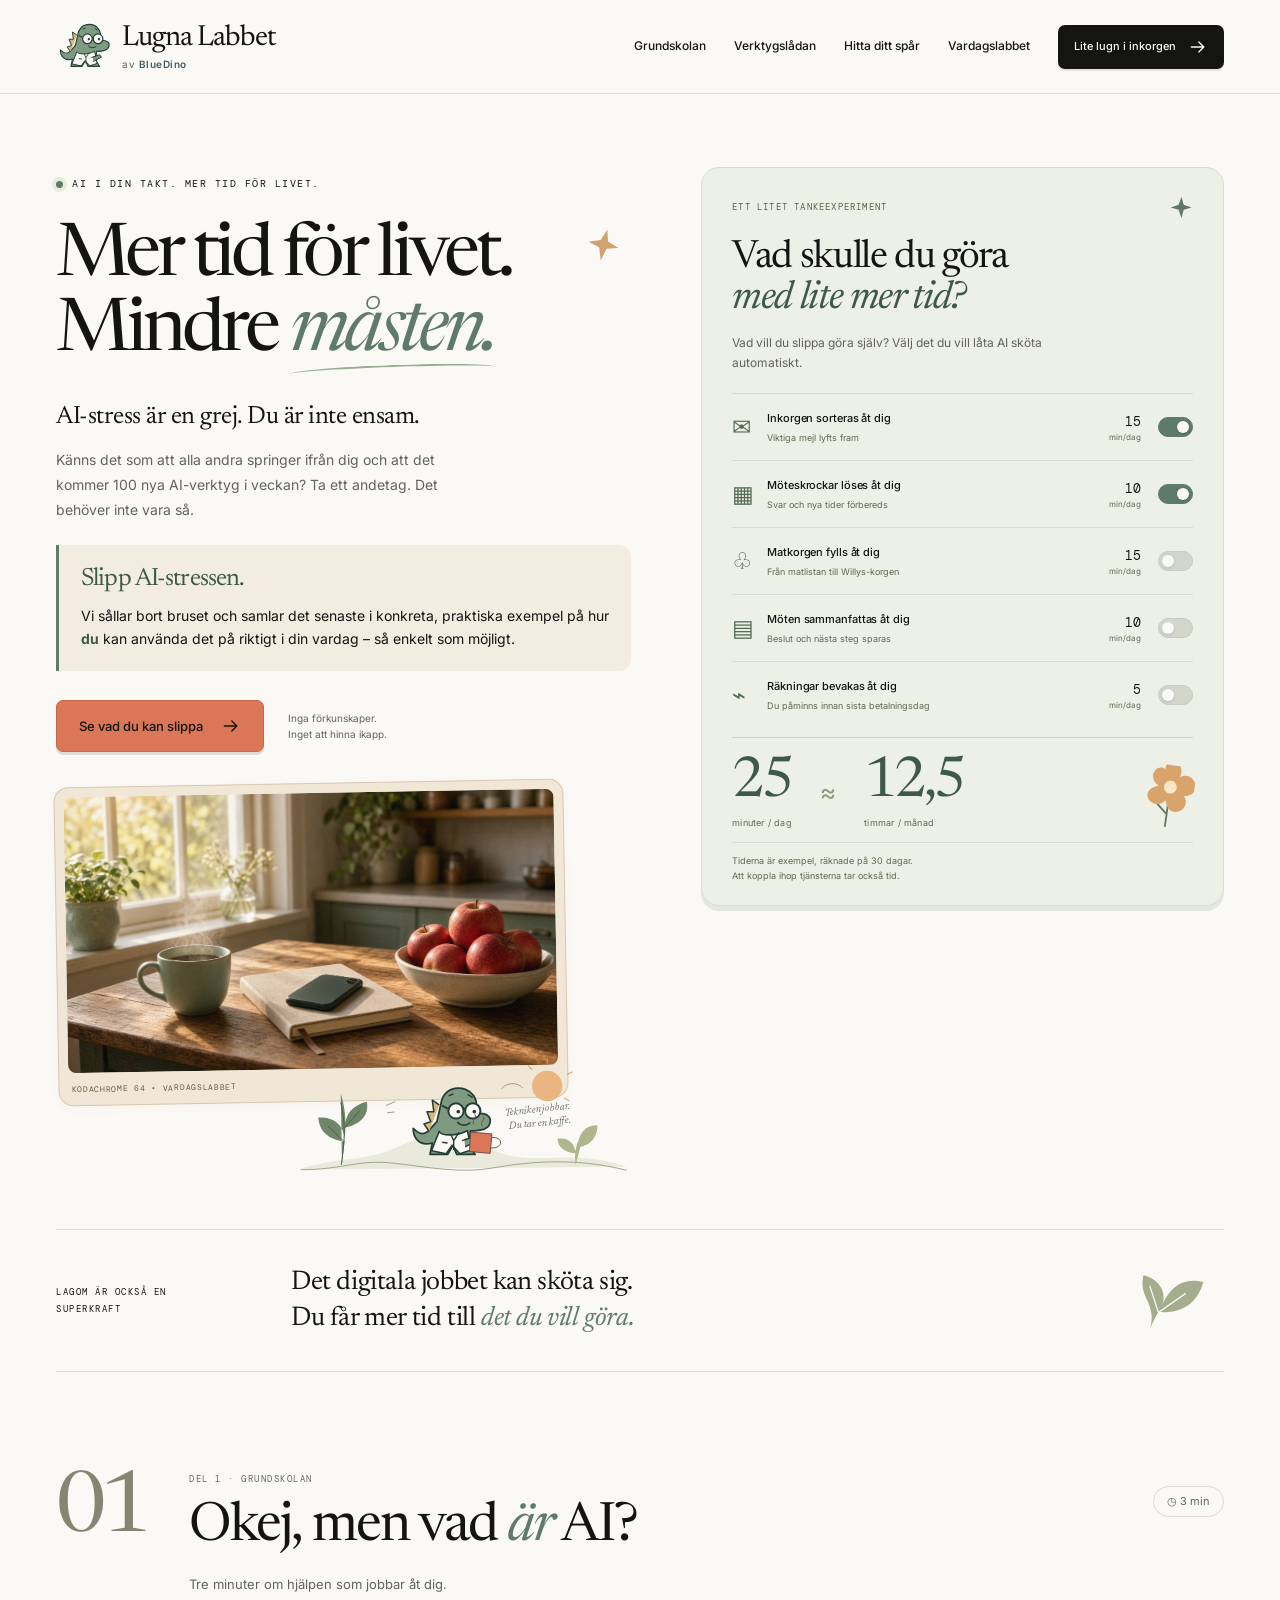
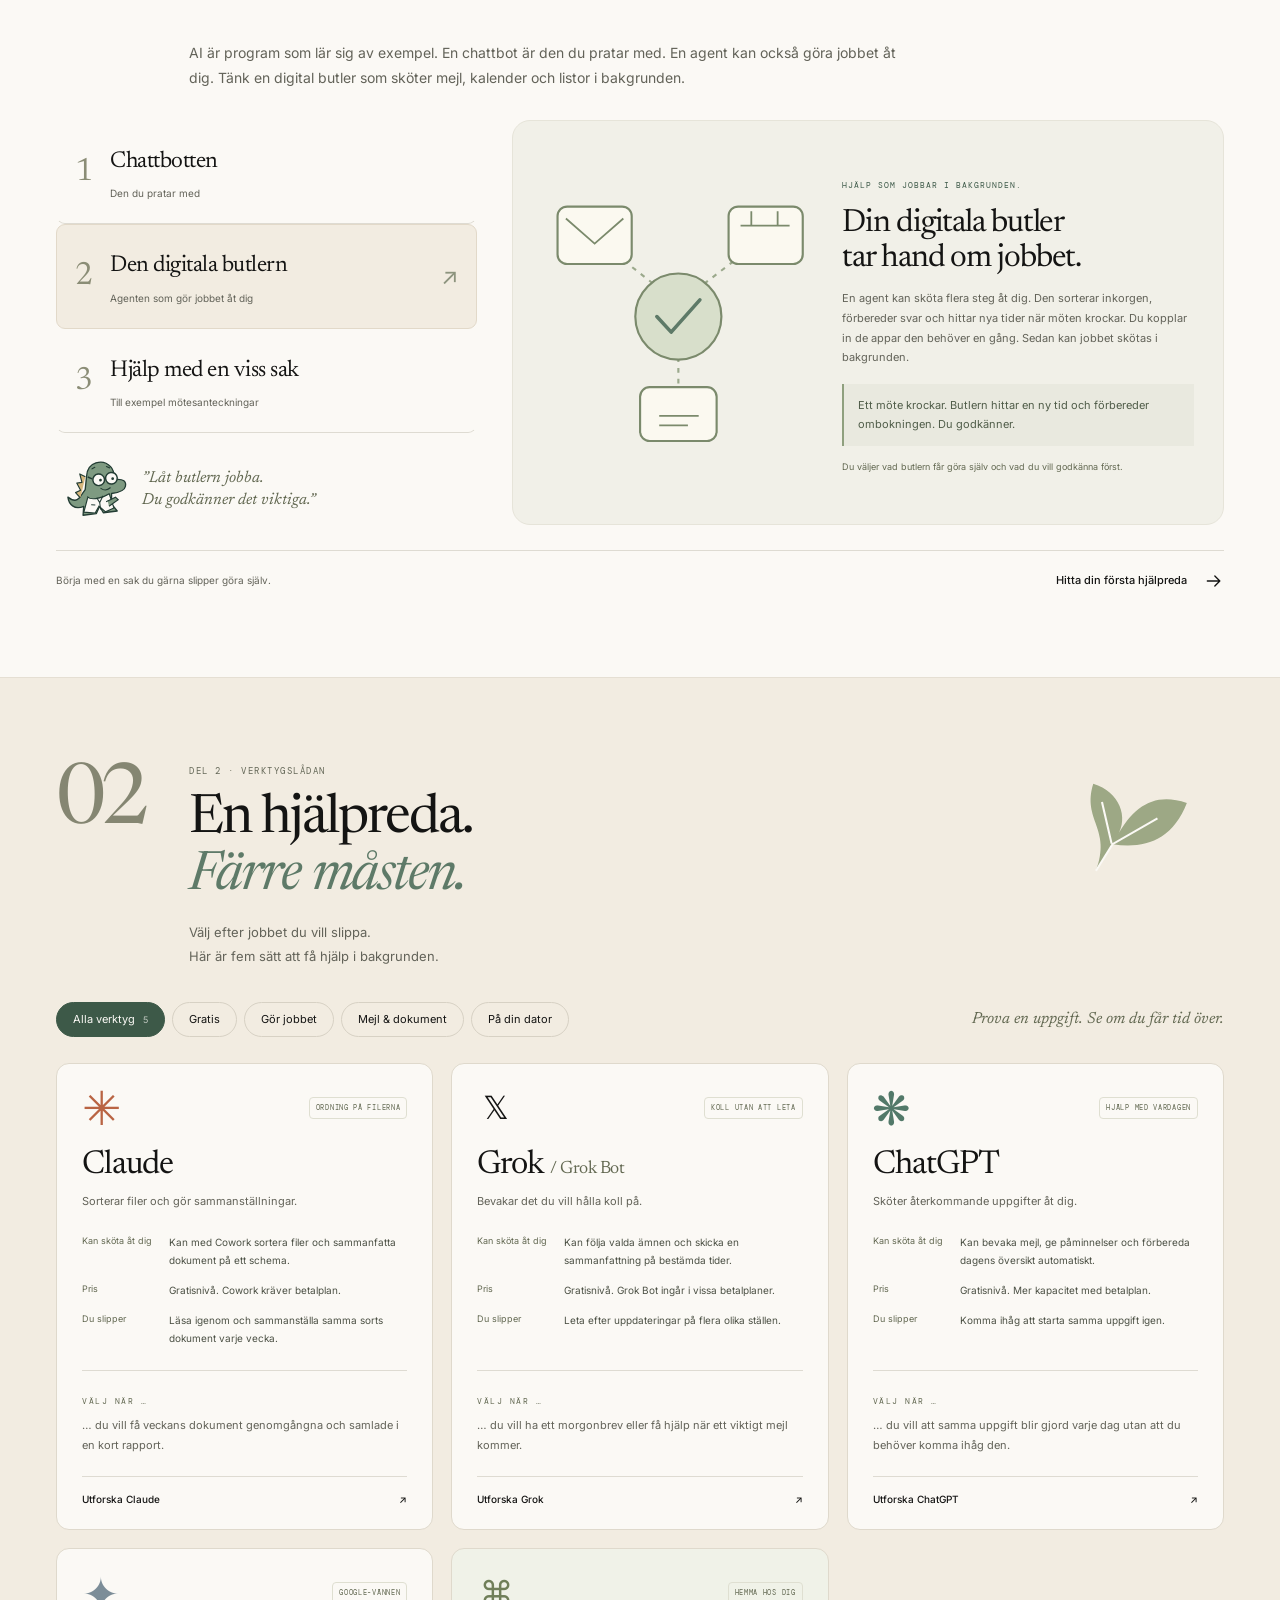
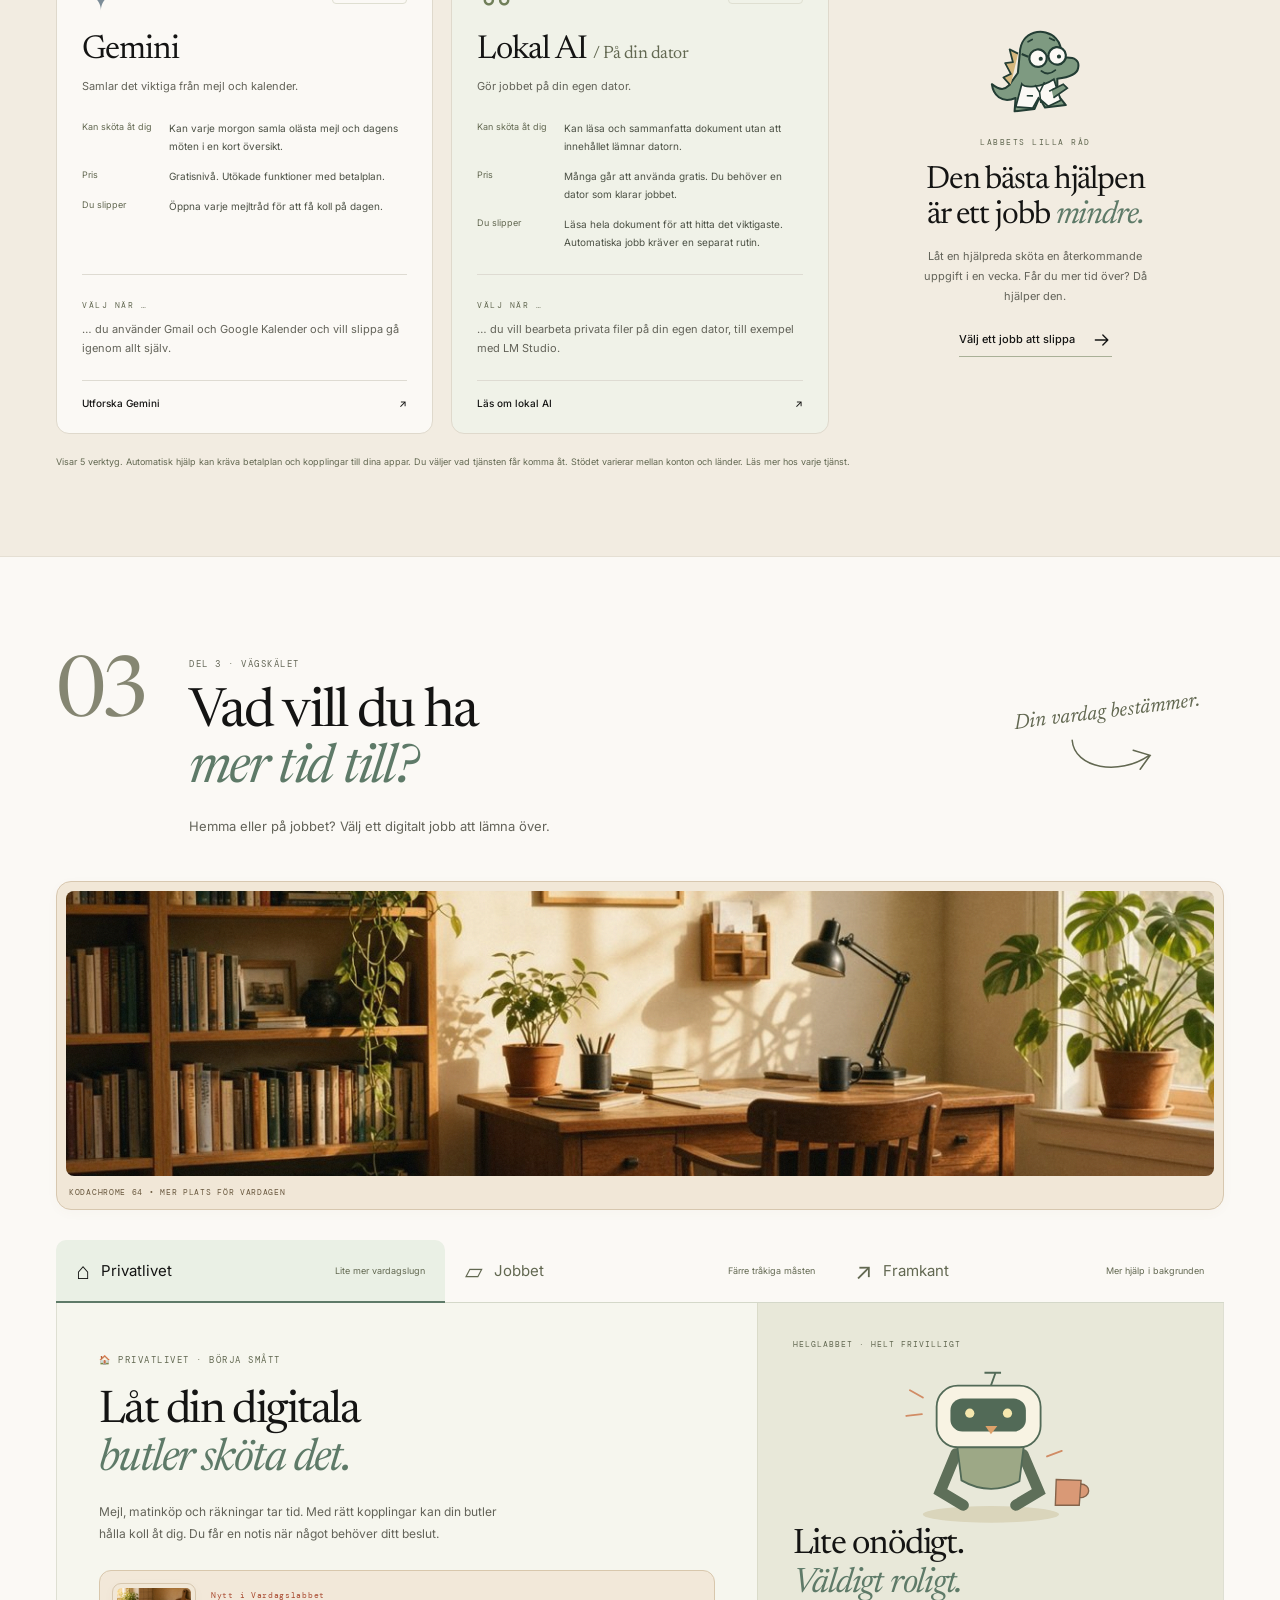
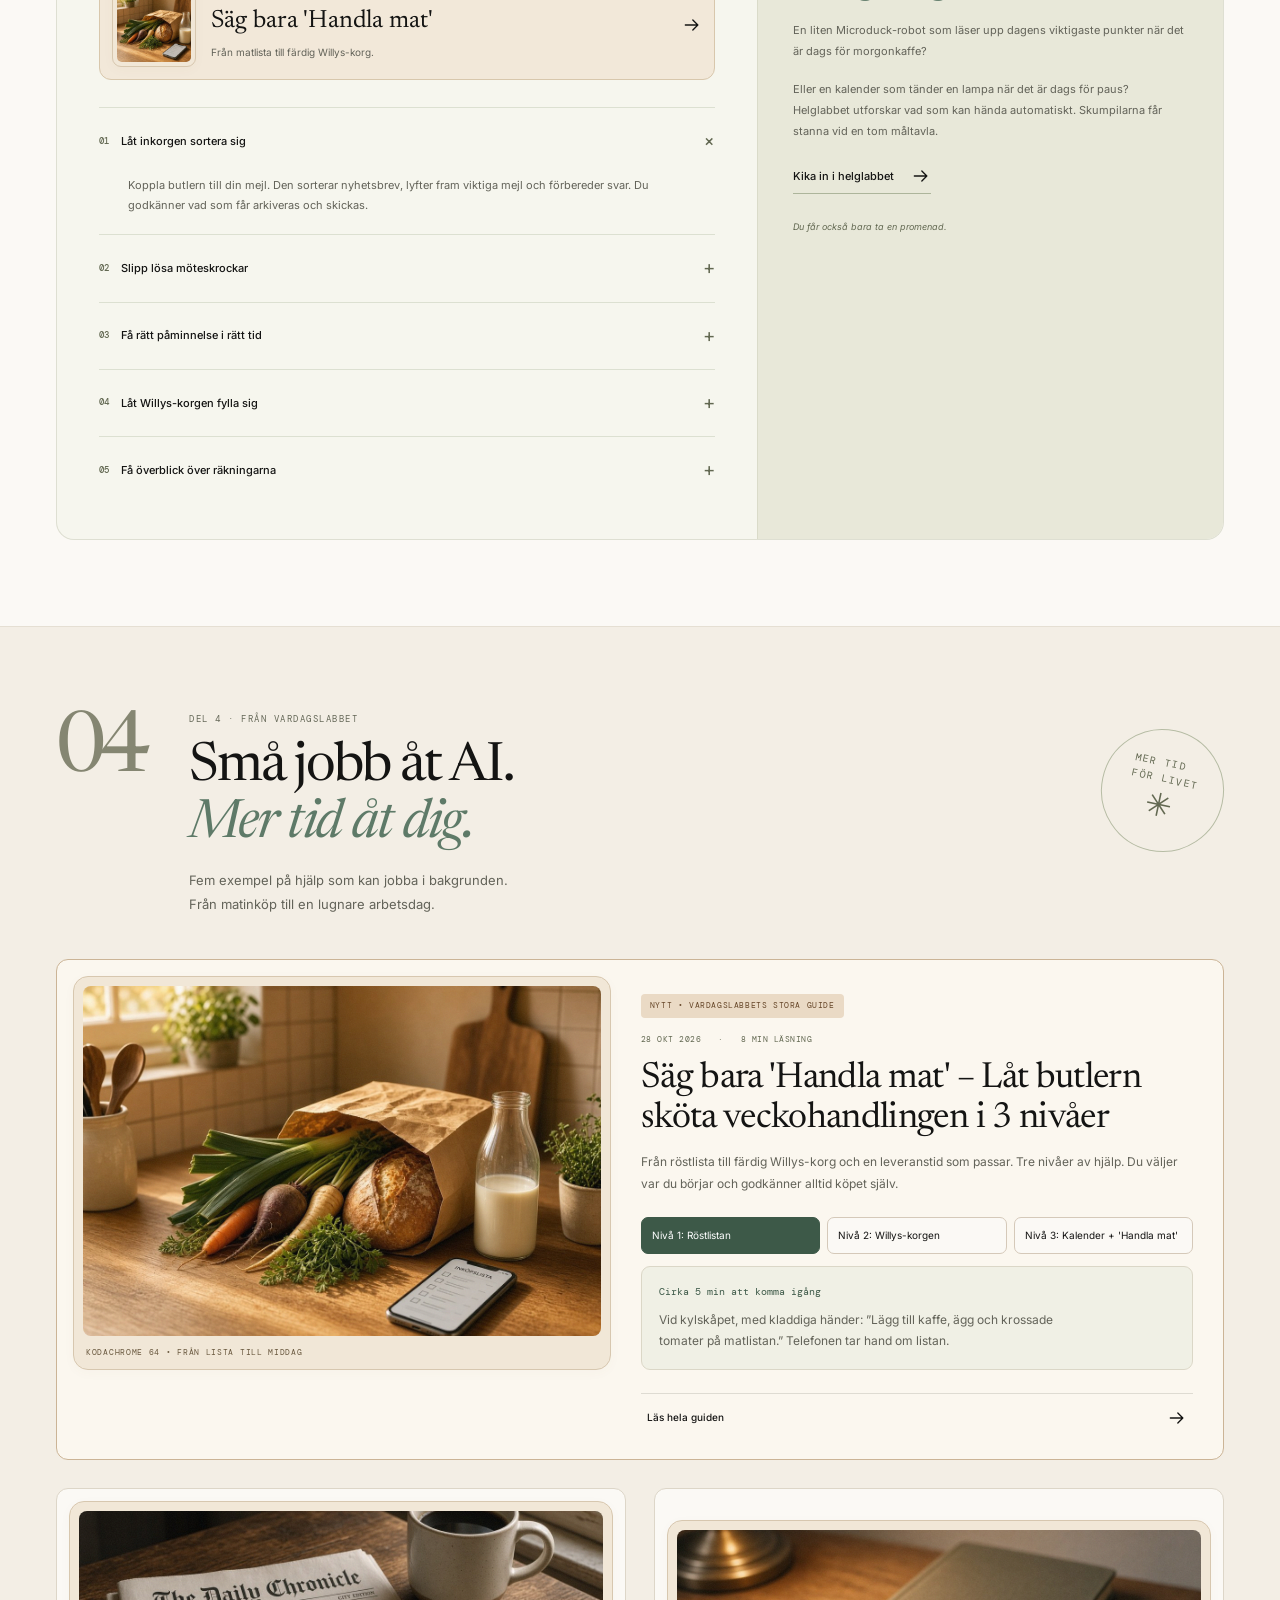
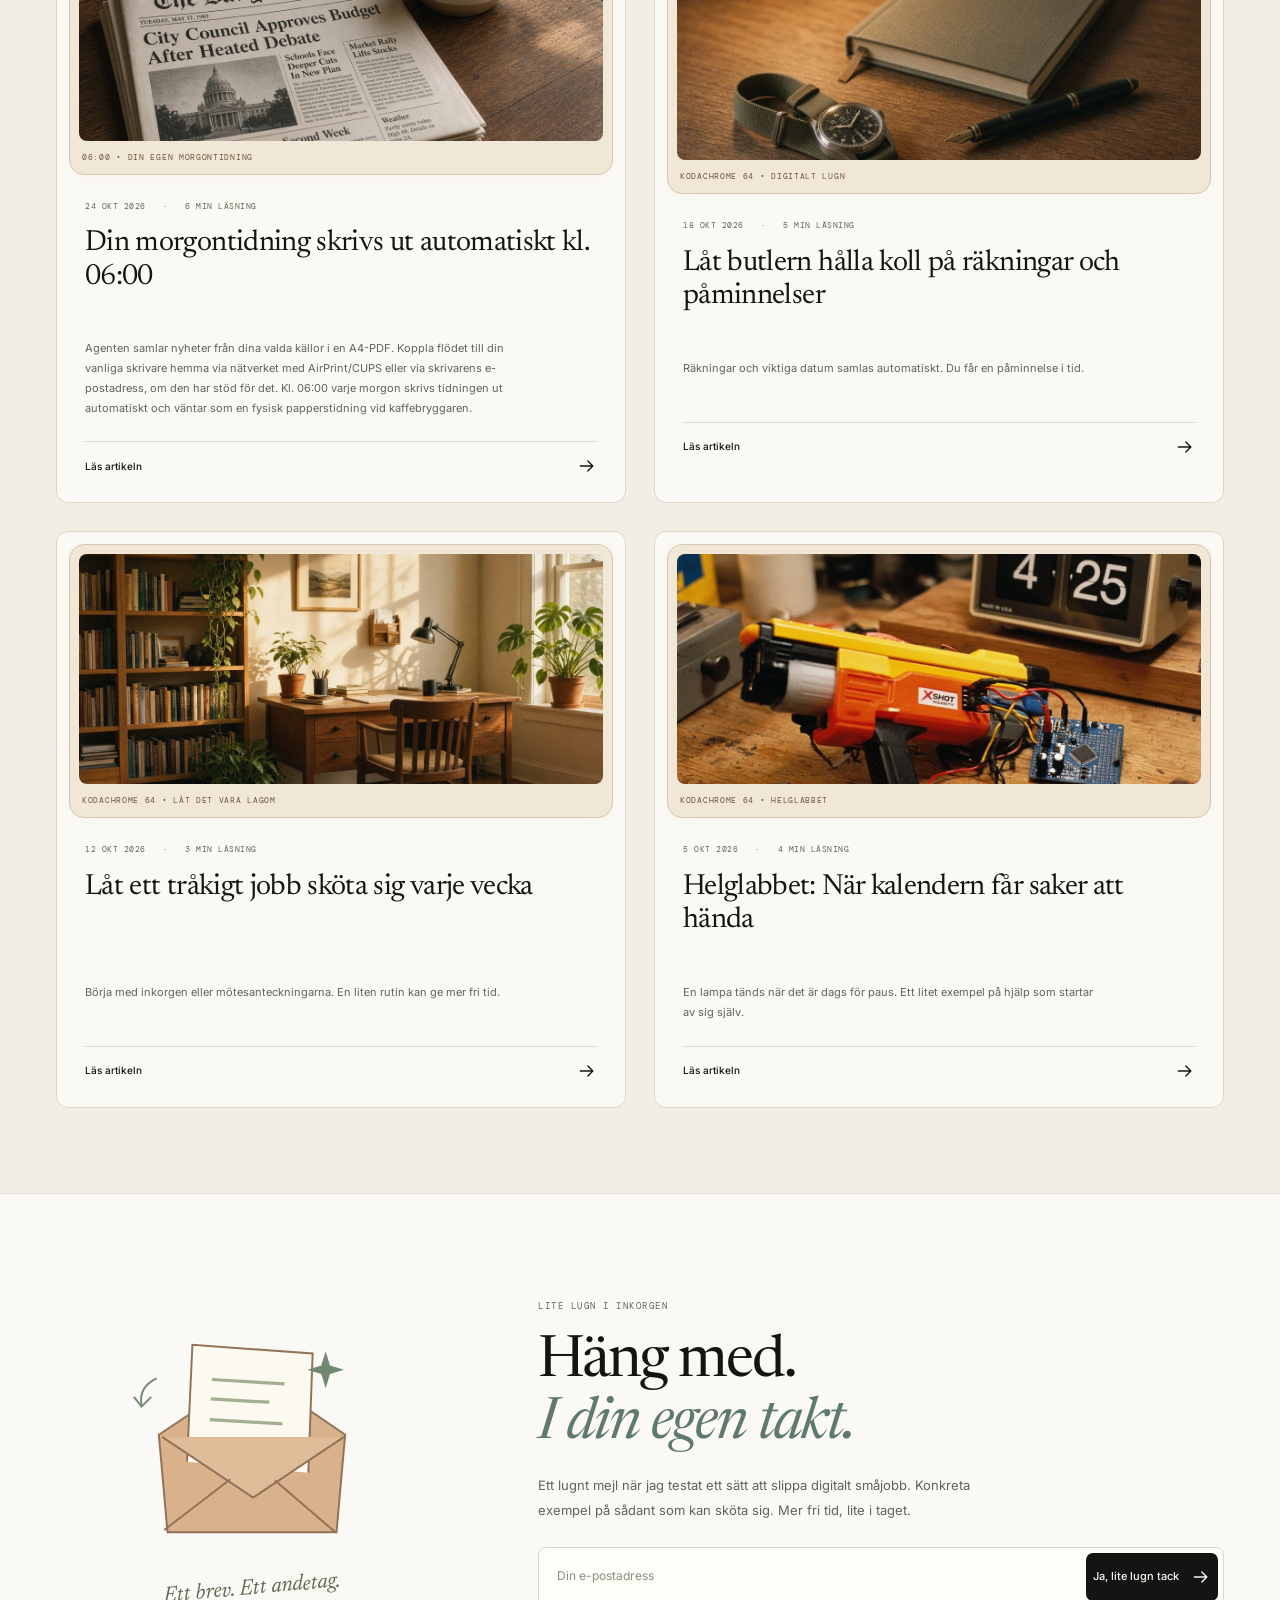
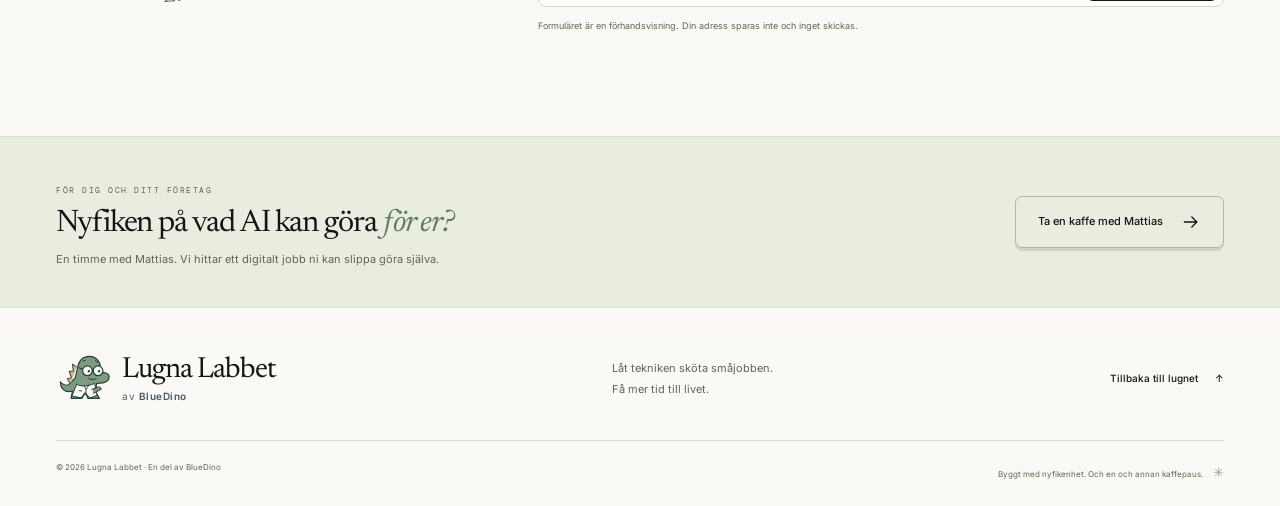
==== commit fd3071ed: "Update /ai: AI-stress intro, physical printer step for morning paper, and building own apps in Framk" ====
--- a/ai/index.html
+++ b/ai/index.html
@@ -148,7 +148,7 @@
       <section id="hem" class="hero container">
         <div class="hero-copy">
           <div class="eyebrow">
-            <span class="status-dot"></span> AI JOBBAR. DU FÅR TID ÖVER.
+            <span class="status-dot"></span> AI I DIN TAKT. MER TID FÖR LIVET.
           </div>
           <h1>
             Mer tid för livet.<br />Mindre <em>måsten.</em
@@ -156,12 +156,19 @@
               <use href="#spark" />
             </svg>
           </h1>
-          <p class="hero-tagline">Låt AI ta hand om det digitala grovjobbet.</p>
+          <p class="hero-tagline">AI-stress är en grej. Du är inte ensam.</p>
           <p class="hero-description">
-            Inkorgen sorteras. Möten bokas om när de krockar. Matkorgen fylls.
-            AI kan sköta det i bakgrunden. Du får mer fri tid och godkänner det
-            viktiga.
+            Känns det som att alla andra springer ifrån dig och att det kommer
+            100 nya AI-verktyg i veckan? Ta ett andetag. Det behöver inte vara så.
           </p>
+          <div class="hero-promise">
+            <h2>Slipp AI-stressen.</h2>
+            <p>
+              Vi sållar bort bruset och samlar det senaste i konkreta, praktiska
+              exempel på hur <strong>du</strong> kan använda det på riktigt i din
+              vardag – så enkelt som möjligt.
+            </p>
+          </div>
           <div class="hero-actions">
             <a class="button button-terra" href="#grundskolan"
               >Se vad du kan slippa
@@ -1095,8 +1102,12 @@
                 </summary>
                 <p>
                   Agenten läser dina valda nyhetskällor och samlar det
-                  viktigaste i ett kort brev. Det blir klart kl. 06:00. Du
-                  slipper leta och läsa samma nyhet flera gånger.
+                  viktigaste i en tidning som PDF i A4-format. Koppla flödet
+                  till din vanliga skrivare hemma via nätverket med
+                  AirPrint/CUPS eller via skrivarens e-postadress, om den har
+                  stöd för det. Schemalägg utskriften till kl. 06:00 varje
+                  morgon. Med skrivaren vid kaffebryggaren väntar din egen
+                  fysiska papperstidning när du vaknar.
                 </p>
               </details>
               <details>
@@ -1120,6 +1131,20 @@
                   kontrollera att projektets filer finns på plats. Jobbet kan
                   köras varje natt. Du får en lista över det som behöver ditt
                   beslut.
+                </p>
+              </details>
+              <details>
+                <summary>
+                  <span>05</span> Bygg egna appar och småverktyg
+                  <span class="details-plus" aria-hidden="true">+</span>
+                </summary>
+                <p>
+                  Saknar du en app som passar just din vardag? Beskriv vad du
+                  vill kunna göra på mobilen eller datorn: hålla koll på
+                  odlingen, dela familjens packlista eller samla dina egna
+                  recept. En kod-agent bygger och testar appen åt dig. Prova
+                  den, berätta vad du vill ändra och låt agenten uppdatera den.
+                  Du formar verktyget utan att behöva handskriva koden själv.
                 </p>
               </details>
             </div>
@@ -1275,11 +1300,15 @@
                     ><span>6 MIN LÄSNING</span>
                   </div>
                   <h3 id="post-title-0">
-                    Din morgontidning blir klar automatiskt kl. 06:00
+                    Din morgontidning skrivs ut automatiskt kl. 06:00
                   </h3>
                   <p>
-                    Agenten läser dina valda källor och samlar nyheterna. Brevet
-                    väntar när du vaknar.
+                    Agenten samlar nyheter från dina valda källor i en A4-PDF.
+                    Koppla flödet till din vanliga skrivare hemma via nätverket
+                    med AirPrint/CUPS eller via skrivarens e-postadress, om den
+                    har stöd för det. Kl. 06:00 varje morgon skrivs tidningen ut
+                    automatiskt och väntar som en fysisk papperstidning vid
+                    kaffebryggaren.
                   </p>
                   <span class="post-read"
                     >Läs artikeln
--- a/ai/styles.css
+++ b/ai/styles.css
@@ -340,6 +340,27 @@
   margin-top: 13px;
   line-height: 1.8;
 }
+.hero-promise {
+  margin-top: 22px;
+  padding: 20px 22px;
+  background: var(--paper-deep);
+  border-left: 3px solid var(--sage);
+  border-radius: 0 12px 12px 0;
+}
+.hero-promise h2 {
+  color: var(--sage-dark);
+  font-size: 25px;
+  line-height: 1.2;
+}
+.hero-promise p {
+  margin-top: 9px;
+  color: var(--ink);
+  font-size: 14px;
+  line-height: 1.7;
+}
+.hero-promise strong {
+  color: var(--sage-dark);
+}
 .hero-actions {
   display: flex;
   align-items: center;
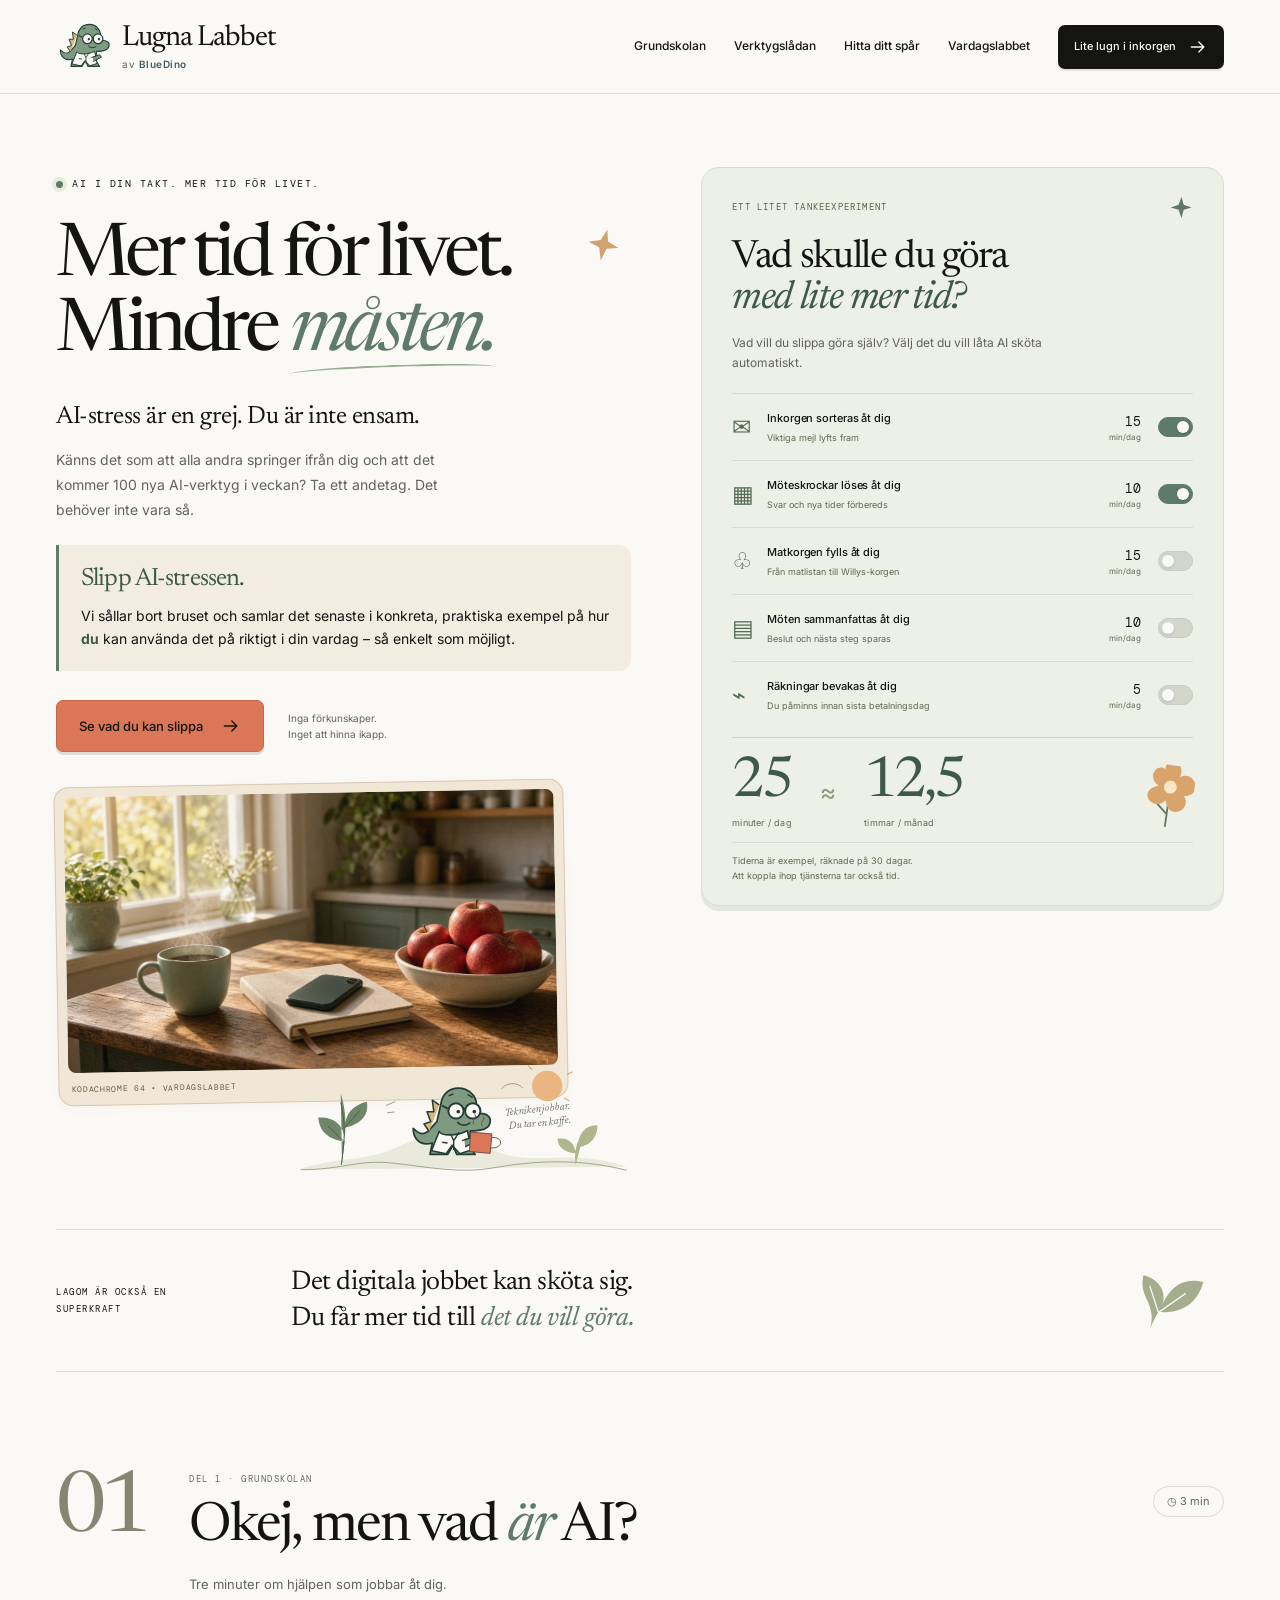
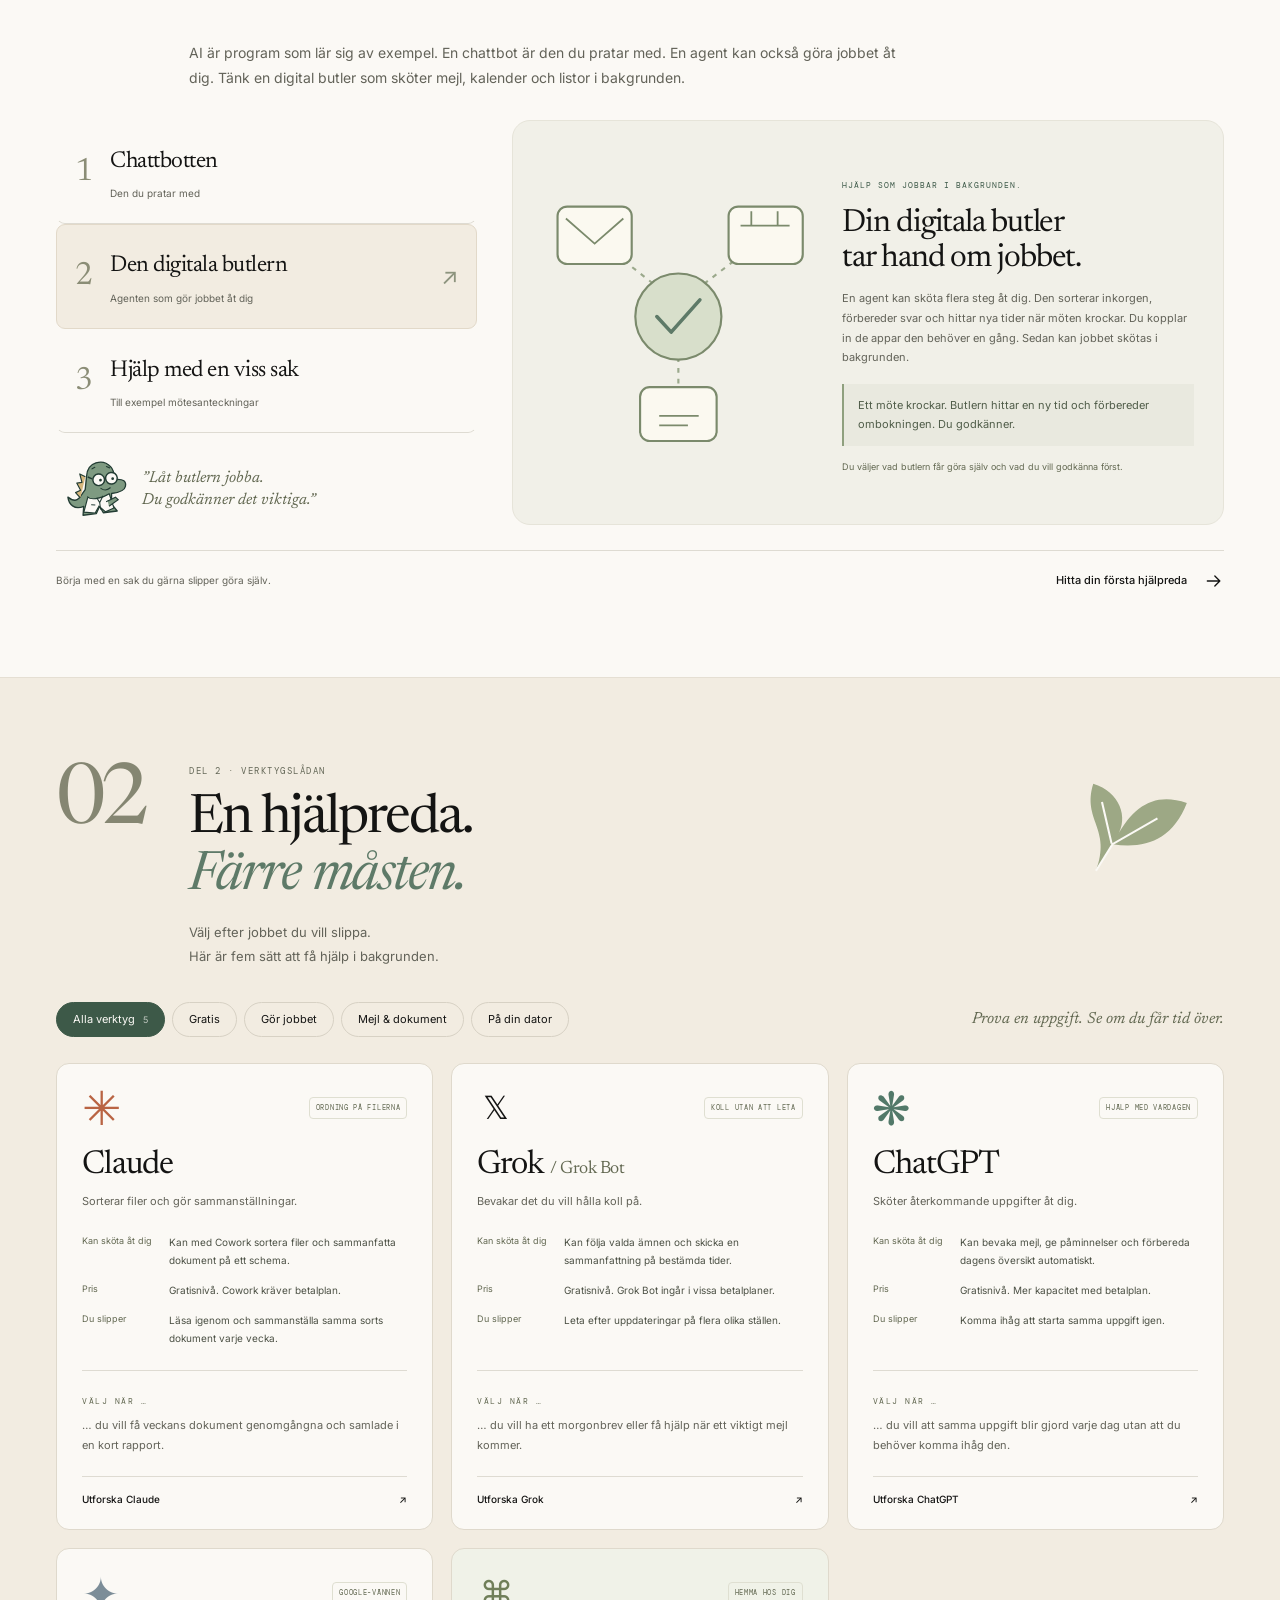
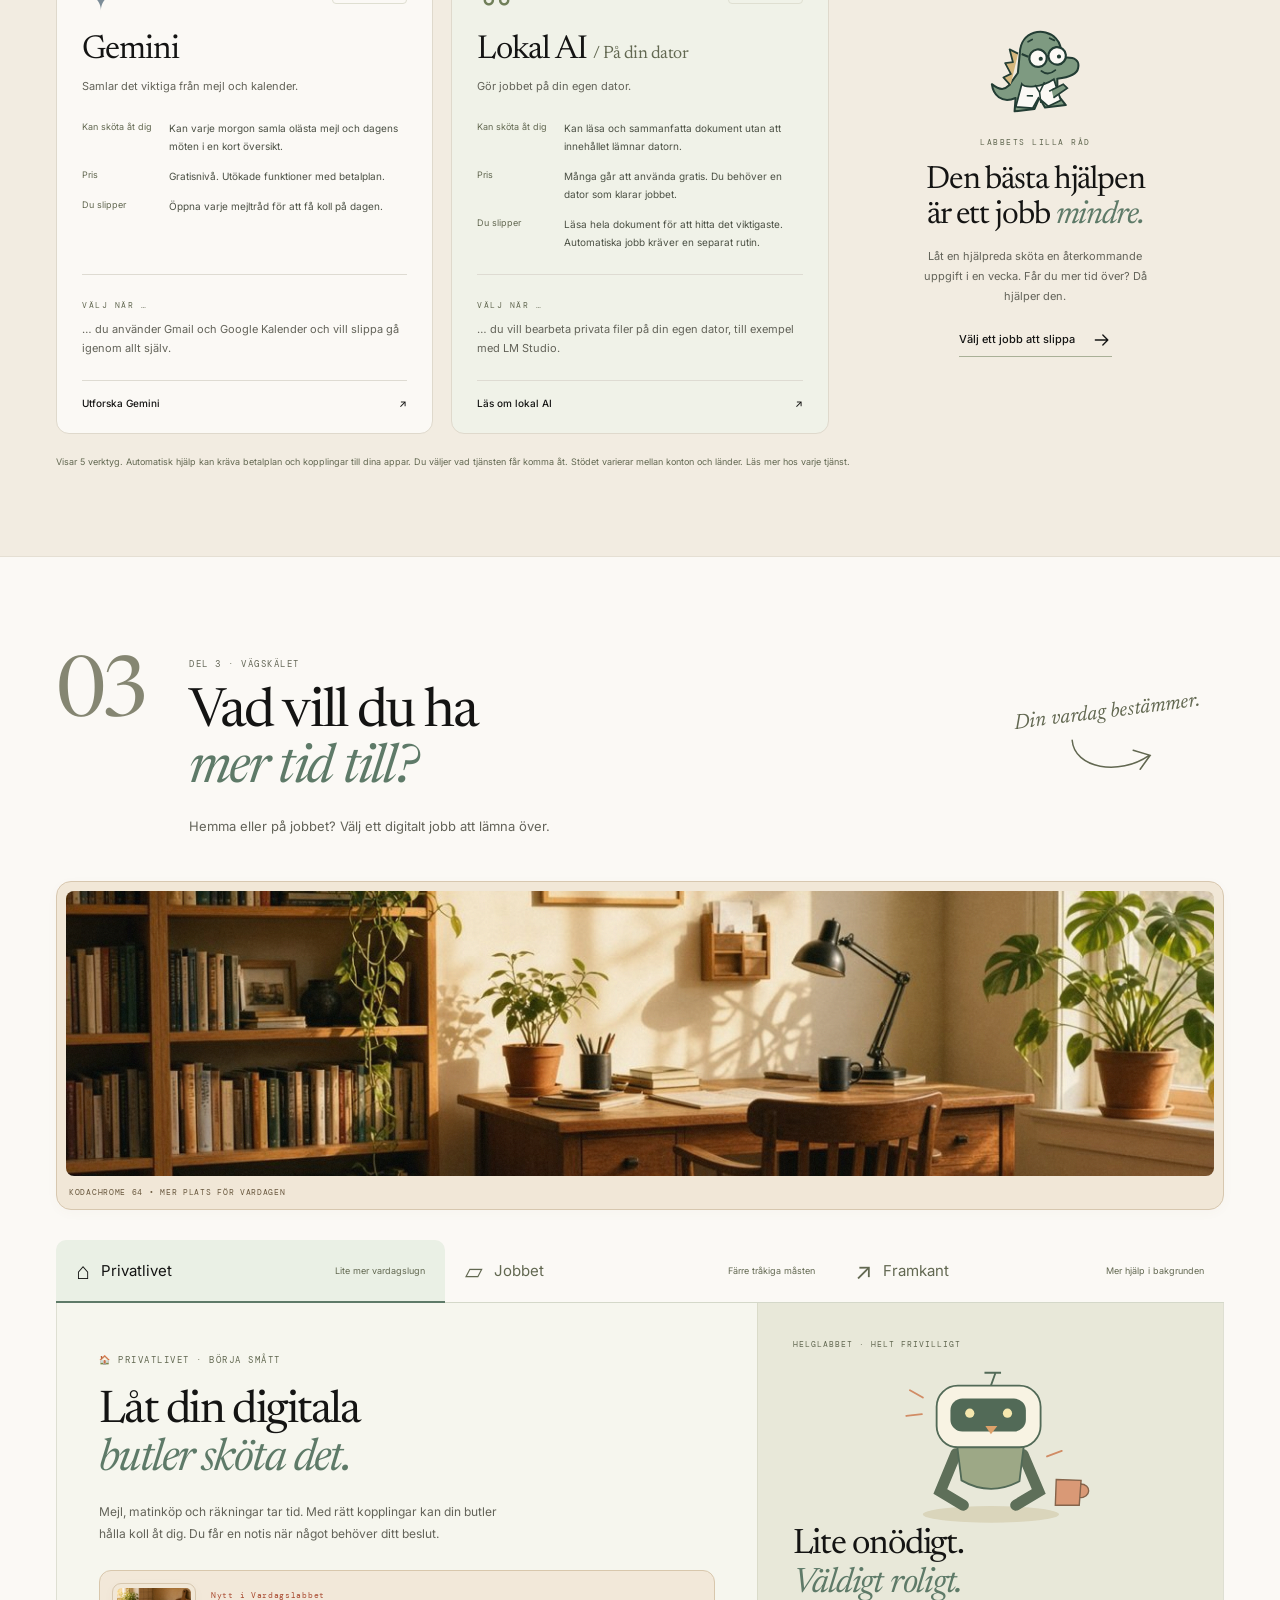
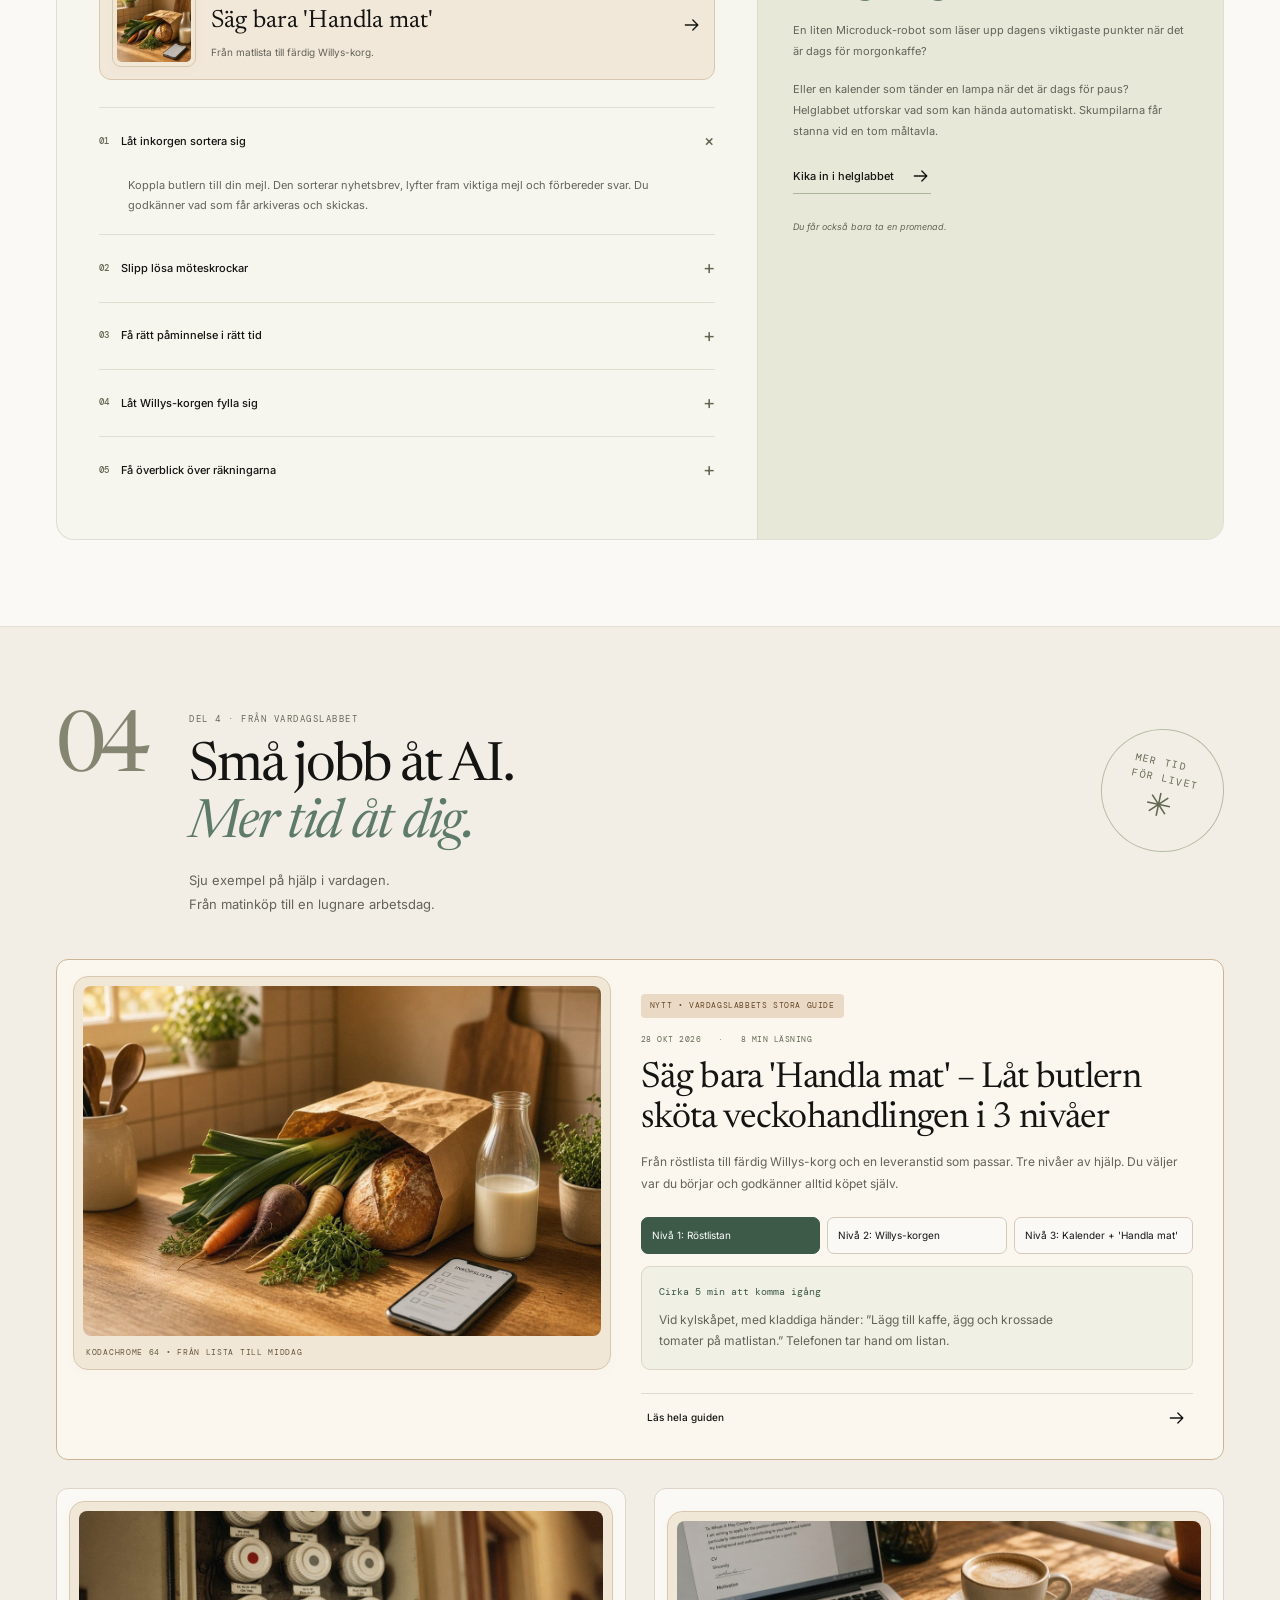
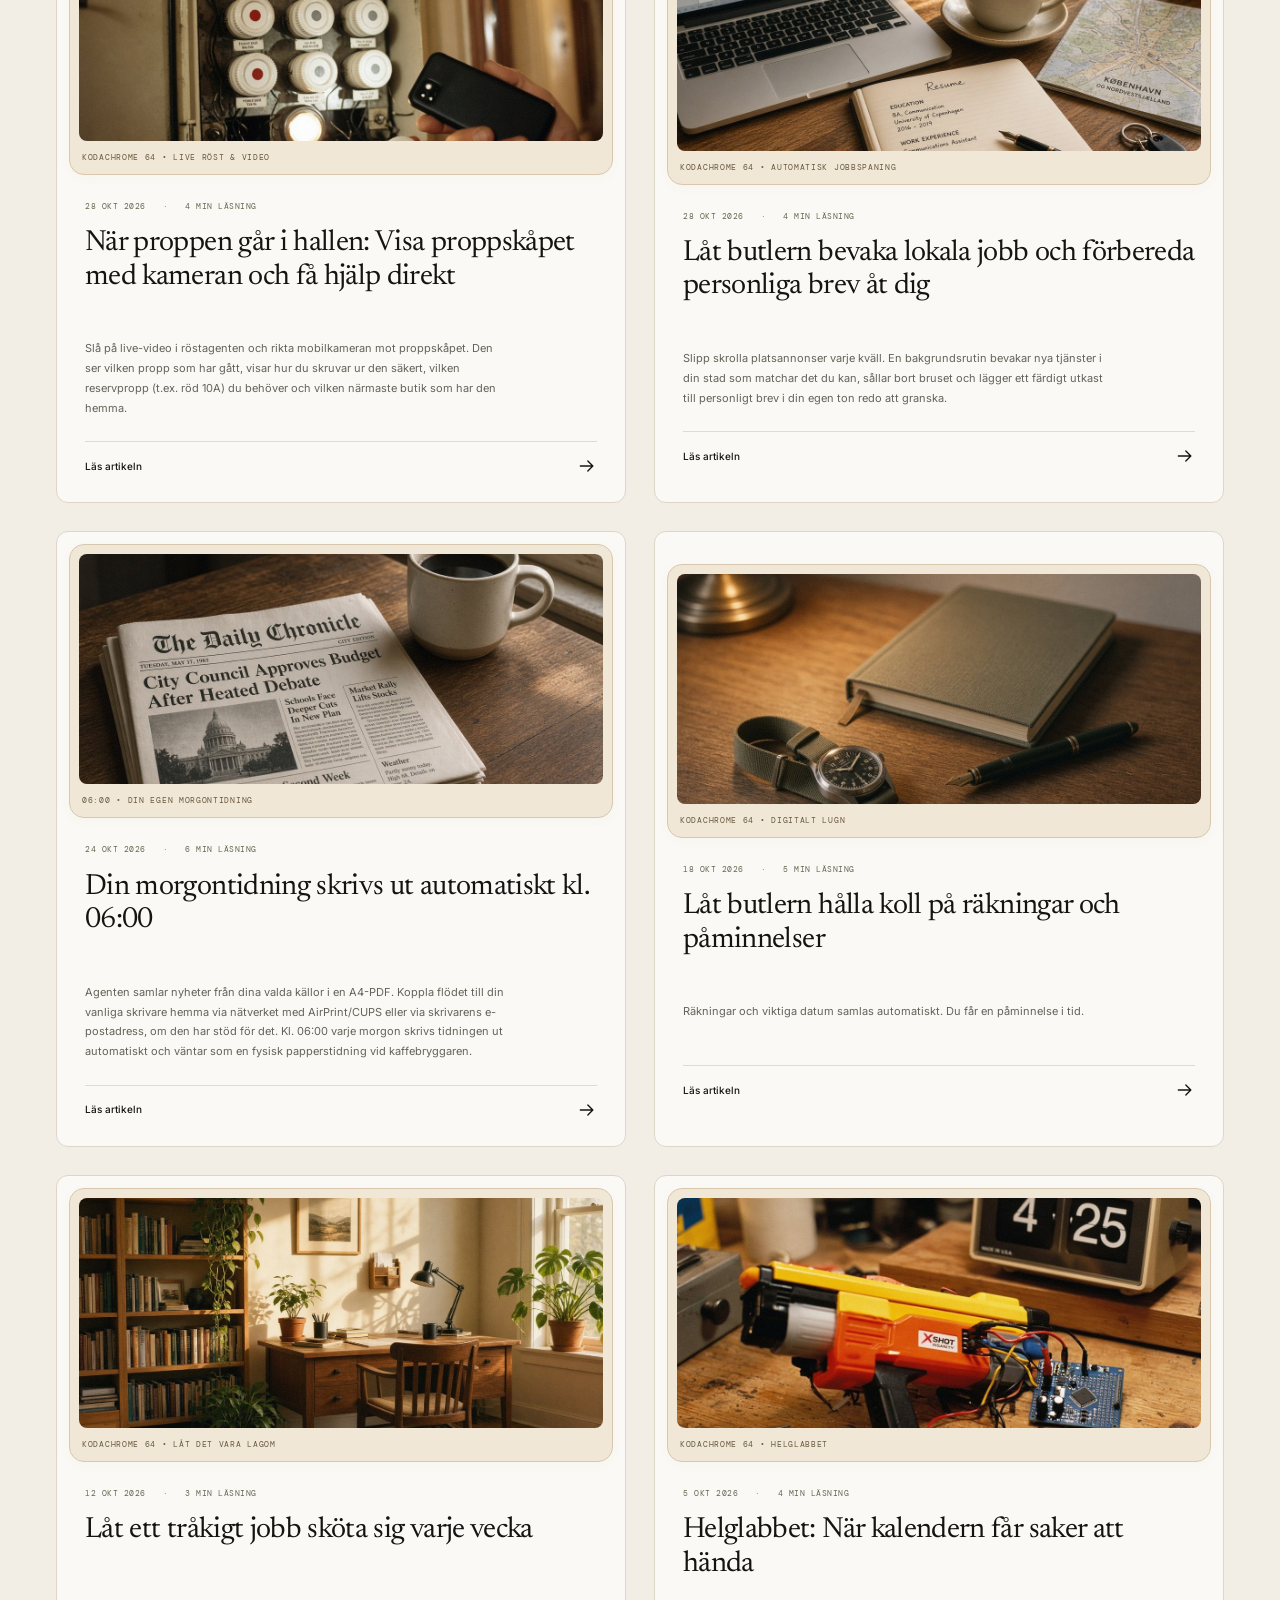
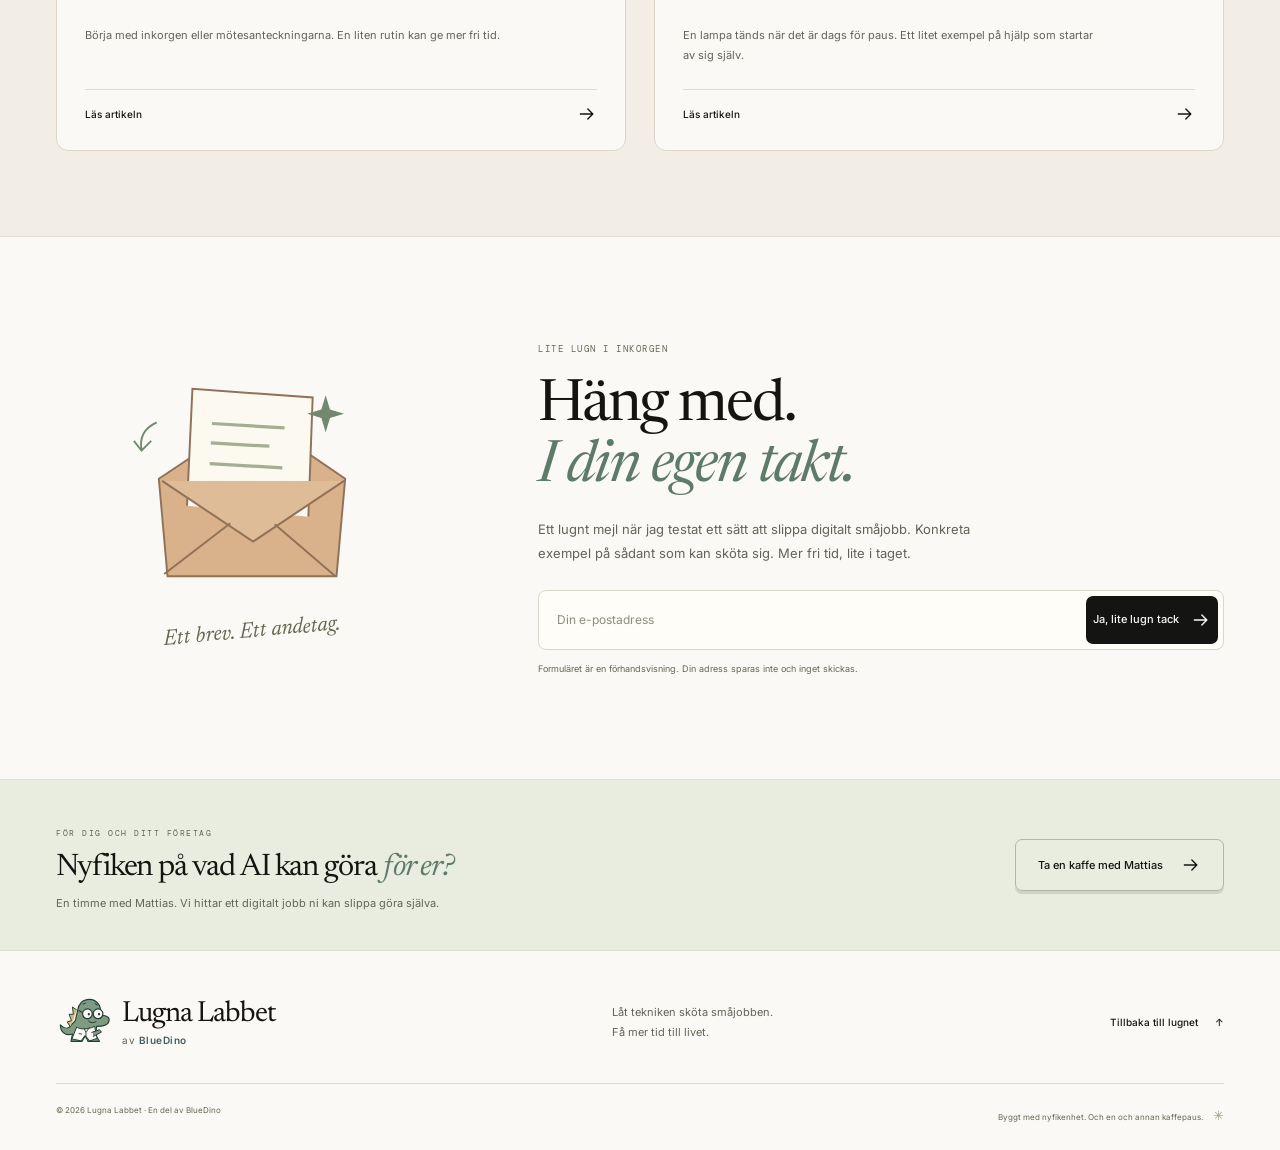
==== commit d951068e: "Add fuse box live-video post and local job-watch post with Kodachrome photos to /ai" ====
--- a/ai/index.html
+++ b/ai/index.html
@@ -1201,7 +1201,7 @@
               <span class="eyebrow">DEL 4 · FRÅN VARDAGSLABBET</span>
               <h2>Små jobb åt AI.<br /><em>Mer tid åt dig.</em></h2>
               <p>
-                Fem exempel på hjälp som kan jobba i bakgrunden.<br />Från
+                Sju exempel på hjälp i vardagen.<br />Från
                 matinköp till en lugnare arbetsdag.
               </p>
             </div>
@@ -1273,6 +1273,90 @@
                   </svg>
                 </button>
               </div>
+            </article>
+            <article class="post-card">
+              <button
+                class="post-open"
+                data-article="5"
+                aria-labelledby="post-title-5"
+                aria-haspopup="dialog"
+              >
+                <span class="film-frame post-photo">
+                  <span class="film-image"
+                    ><img
+                      src="img/blog-proppskap.jpg"
+                      width="1152"
+                      height="864"
+                      alt="Ett proppskåp med porslinsproppar visas för en röstagent via mobilkameran"
+                      loading="lazy"
+                      decoding="async"
+                  /></span>
+                  <span class="film-caption"
+                    >KODACHROME 64 • LIVE RÖST &amp; VIDEO</span
+                  >
+                </span>
+                <div class="post-copy">
+                  <div class="post-meta">
+                    <time datetime="2026-10-28">28 OKT 2026</time
+                    ><span>4 MIN LÄSNING</span>
+                  </div>
+                  <h3 id="post-title-5">
+                    När proppen går i hallen: Visa proppskåpet med kameran och få hjälp direkt
+                  </h3>
+                  <p>
+                    Slå på live-video i röstagenten och rikta mobilkameran mot
+                    proppskåpet. Den ser vilken propp som har gått, visar hur du
+                    skruvar ur den säkert, vilken reservpropp (t.ex. röd 10A) du
+                    behöver och vilken närmaste butik som har den hemma.
+                  </p>
+                  <span class="post-read"
+                    >Läs artikeln
+                    <svg aria-hidden="true"><use href="#arrow" /></svg
+                  ></span>
+                </div>
+              </button>
+            </article>
+            <article class="post-card">
+              <button
+                class="post-open"
+                data-article="6"
+                aria-labelledby="post-title-6"
+                aria-haspopup="dialog"
+              >
+                <span class="film-frame post-photo">
+                  <span class="film-image"
+                    ><img
+                      src="img/blog-jobb-bevakning.jpg"
+                      width="1152"
+                      height="864"
+                      alt="Jobbevakning och ett utkast till personligt brev på ett skrivbord"
+                      loading="lazy"
+                      decoding="async"
+                  /></span>
+                  <span class="film-caption"
+                    >KODACHROME 64 • AUTOMATISK JOBBSPANING</span
+                  >
+                </span>
+                <div class="post-copy">
+                  <div class="post-meta">
+                    <time datetime="2026-10-28">28 OKT 2026</time
+                    ><span>4 MIN LÄSNING</span>
+                  </div>
+                  <h3 id="post-title-6">
+                    Låt butlern bevaka lokala jobb och förbereda personliga brev åt dig
+                  </h3>
+                  <p>
+                    Slipp skrolla platsannonser varje kväll. En bakgrundsrutin
+                    bevakar nya tjänster i din stad som matchar det du kan,
+                    sållar bort bruset och lägger ett färdigt utkast till
+                    personligt brev i din egen ton redo att granska.
+                  </p>
+                  <span class="post-read"
+                    >Läs artikeln
+                    <svg aria-hidden="true"><use href="#arrow" /></svg
+                  ></span>
+                </div>
+              </button>
             </article>
             <article class="post-card">
               <button
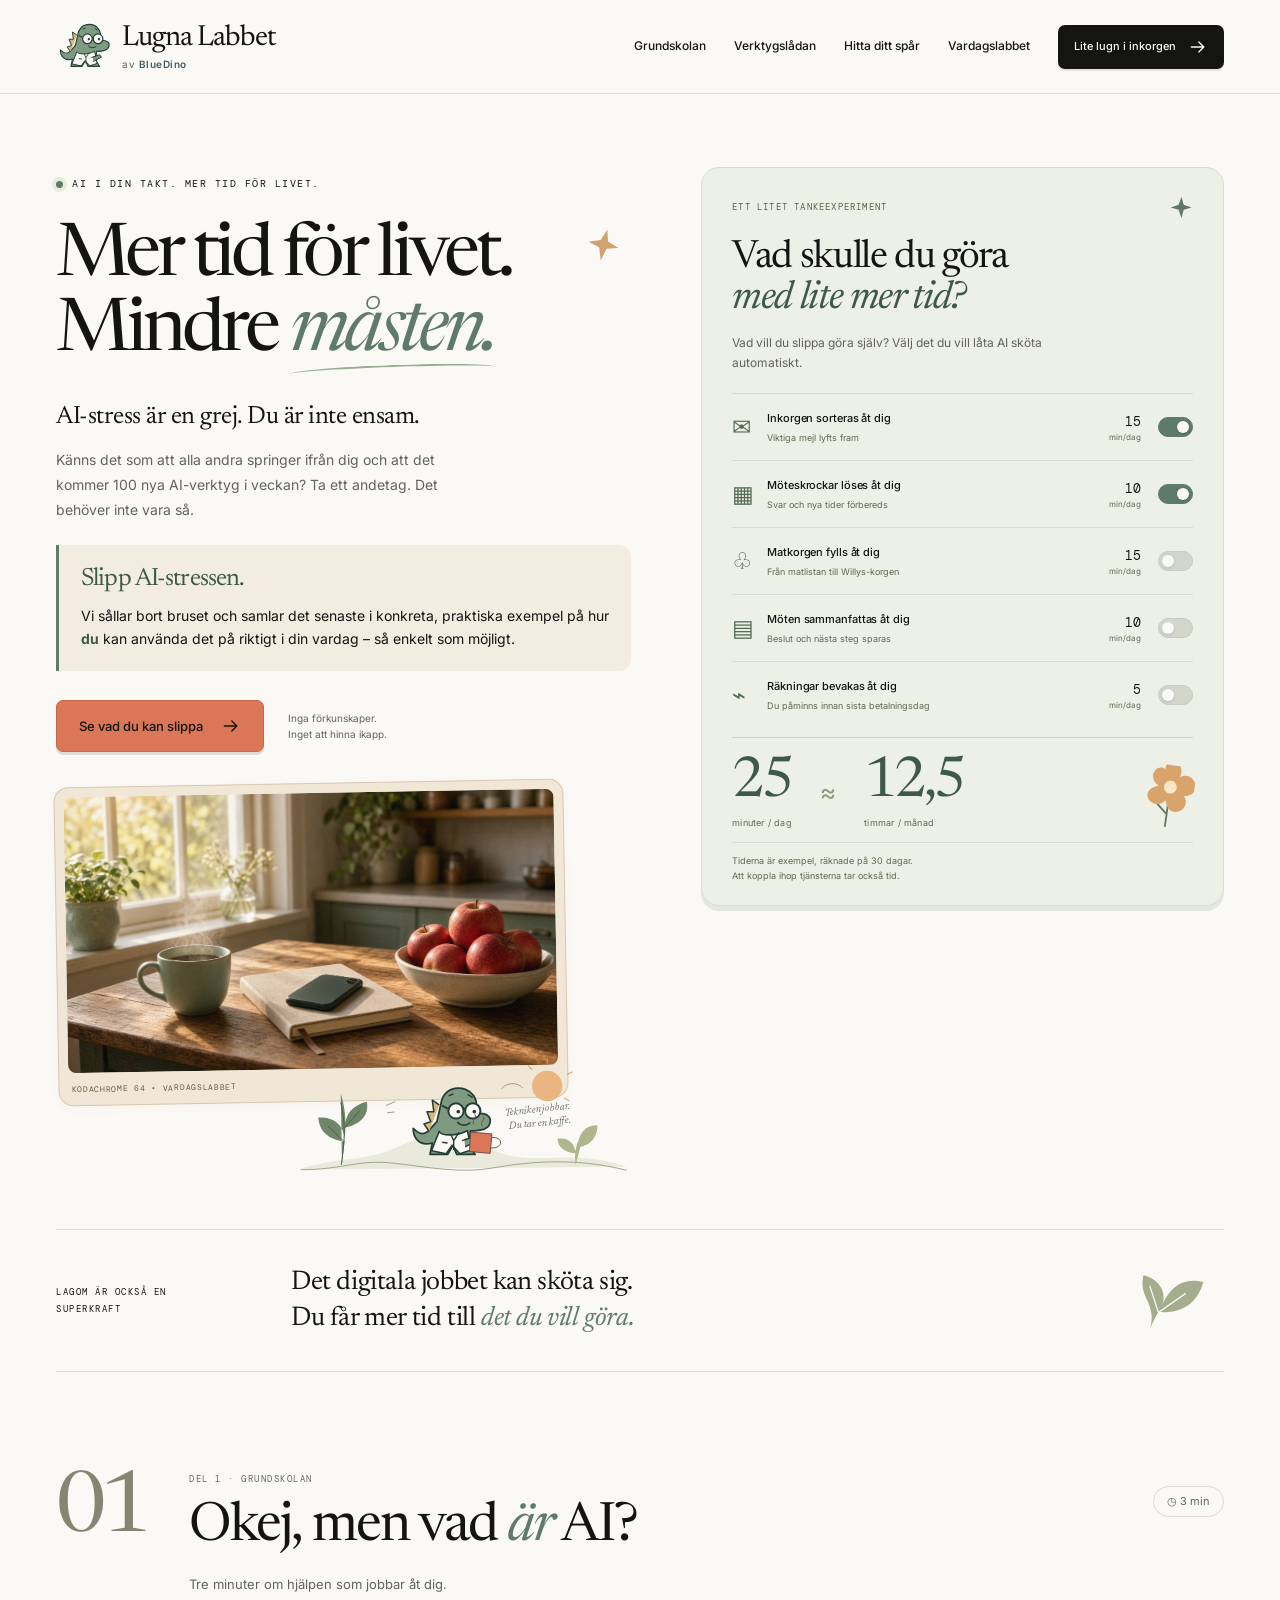
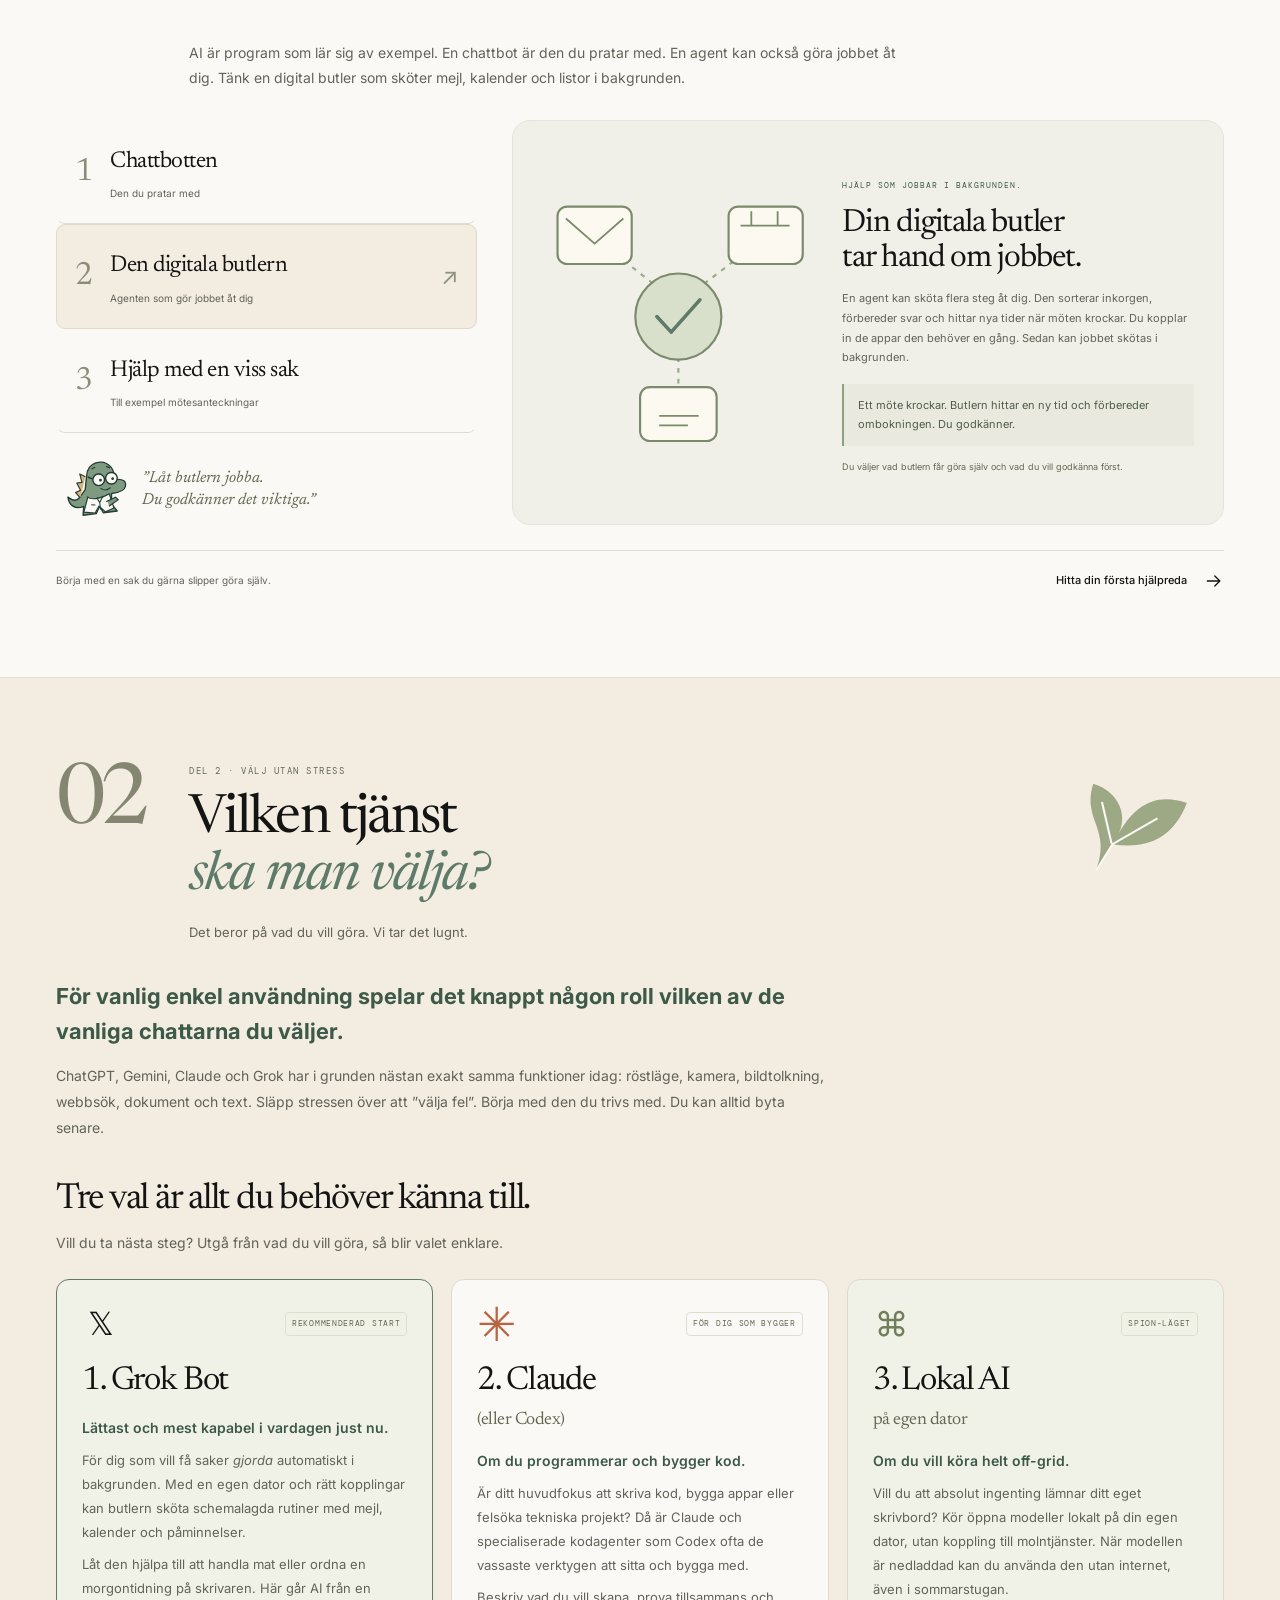
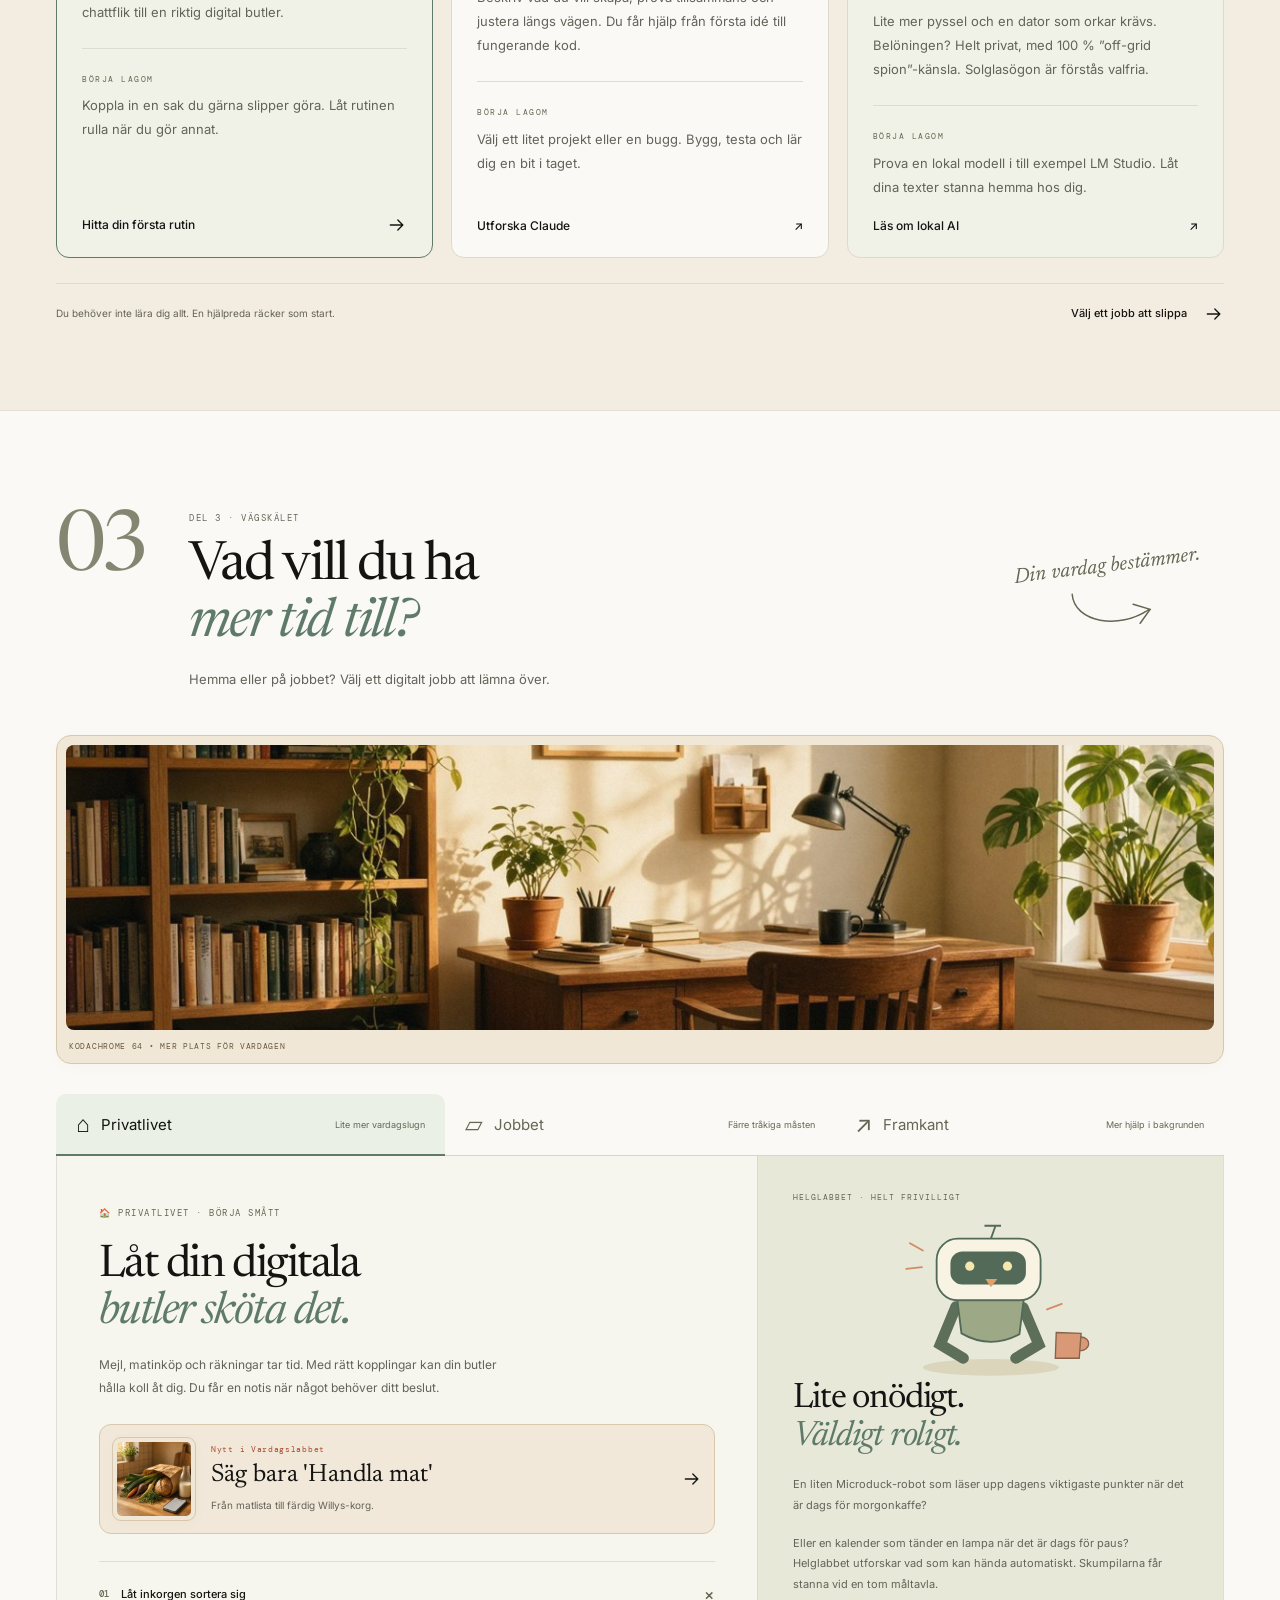
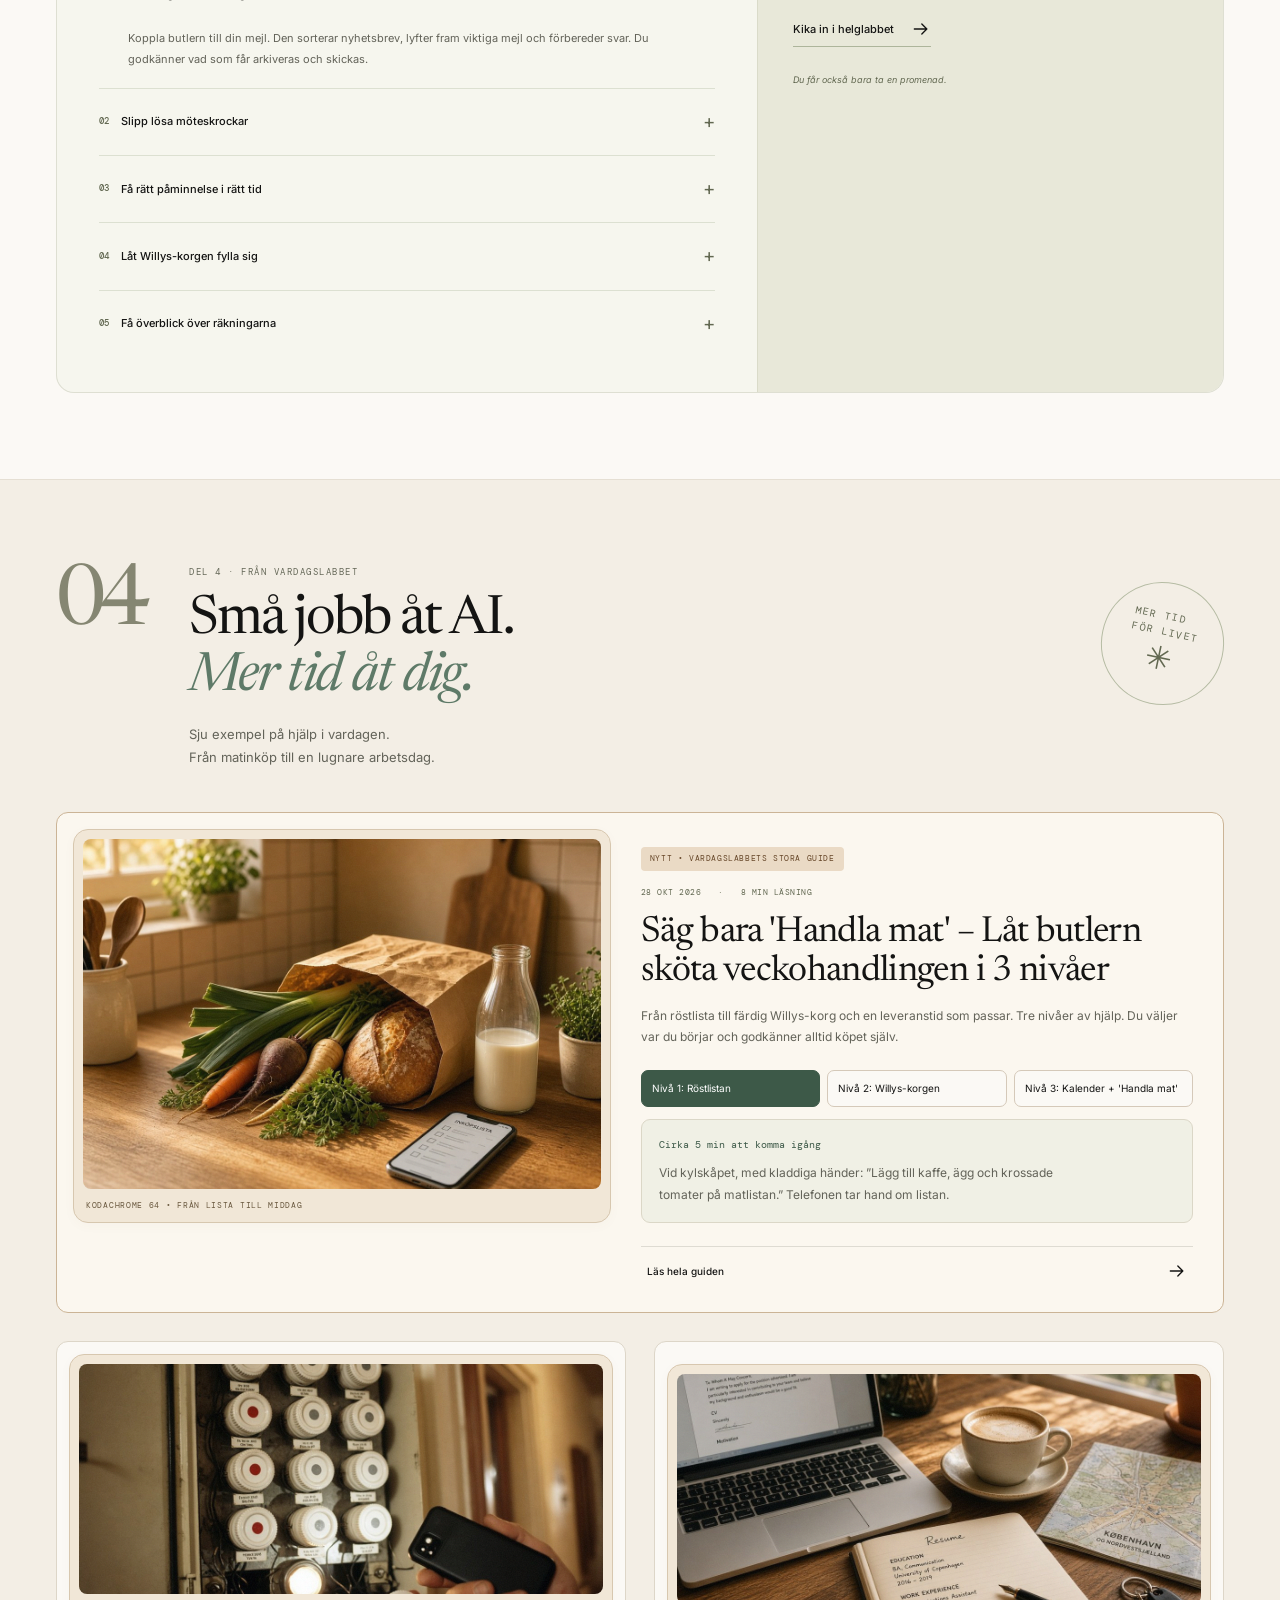
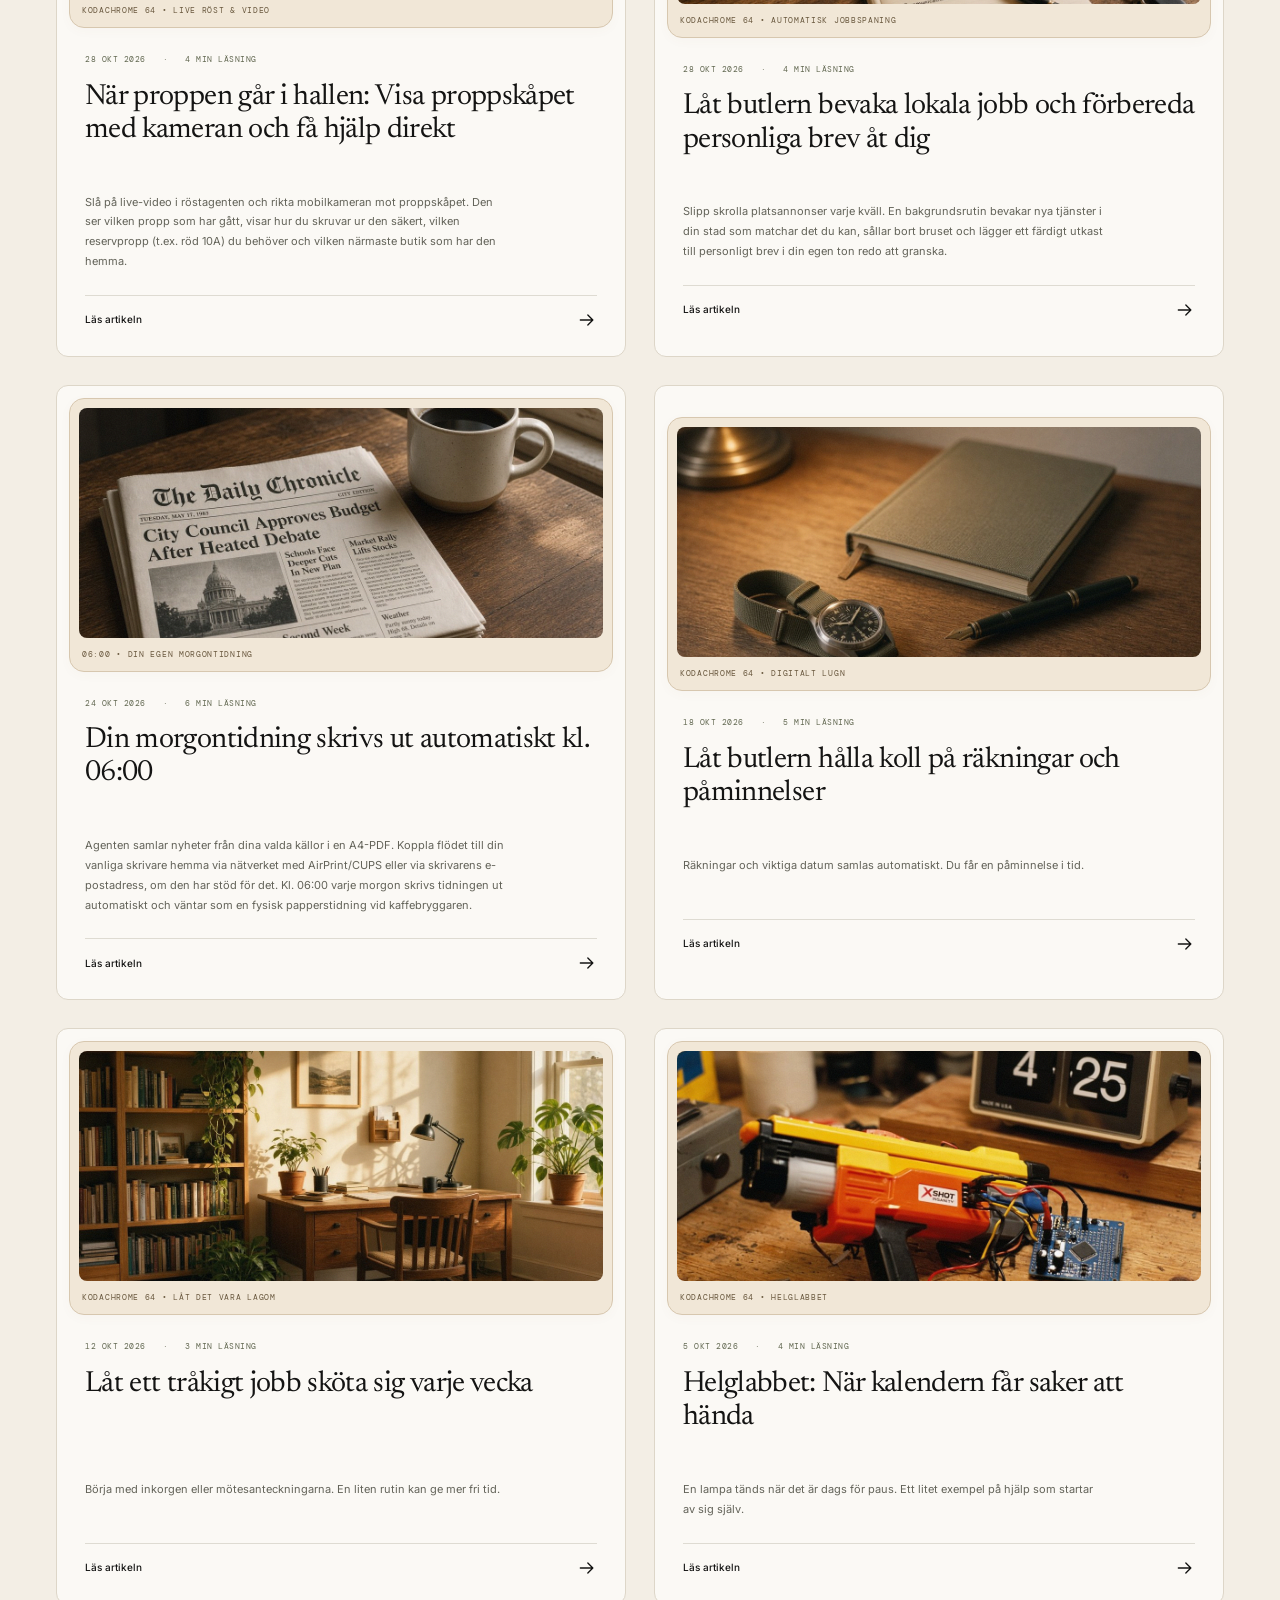
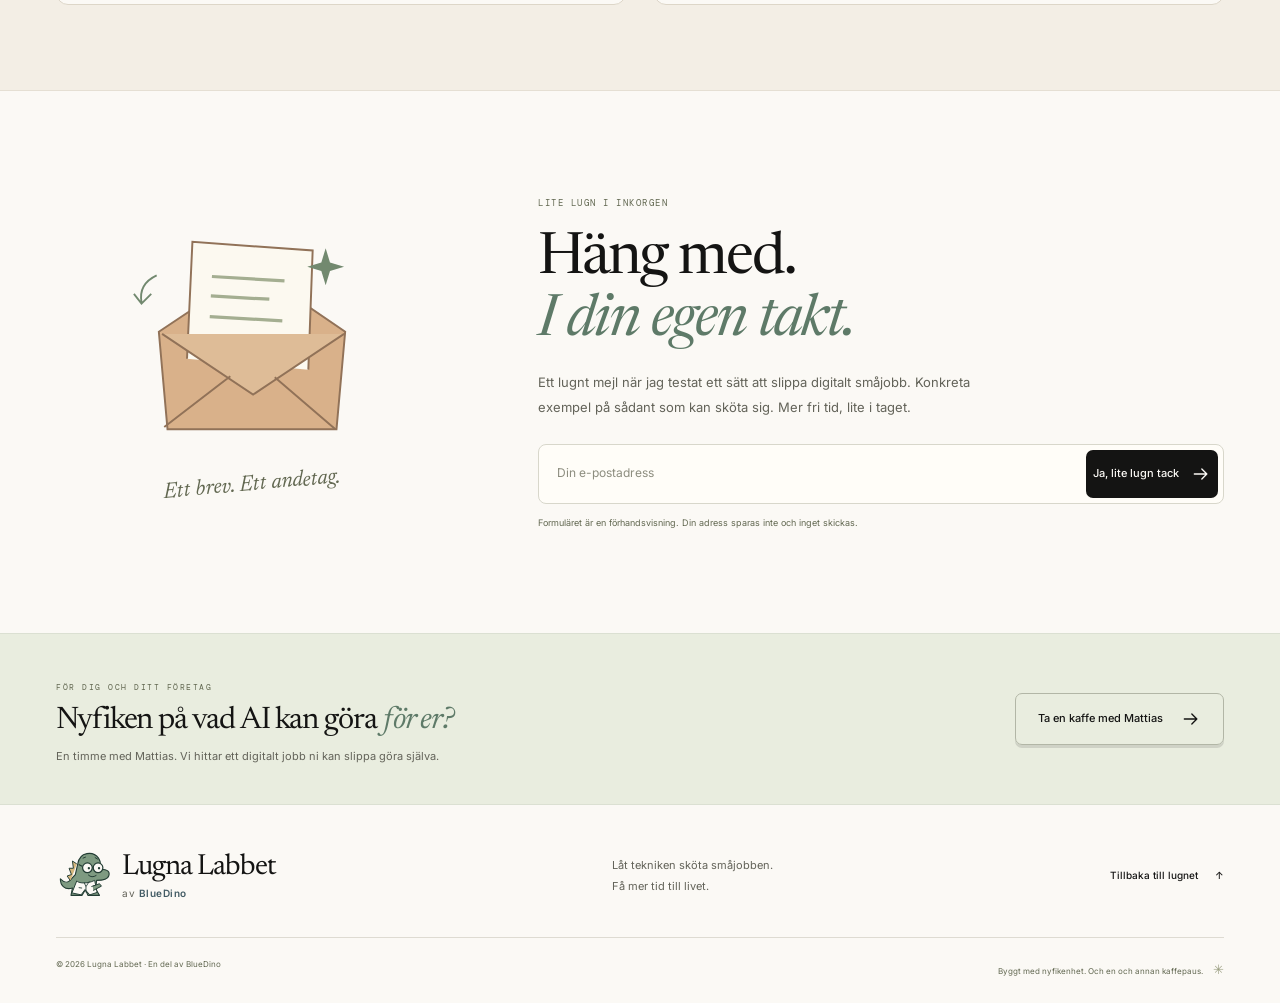
==== commit 6acc63d4: "Update section 02: all standard AI chats have same features; highlight Grok Bot, Claude for coding, " ====
--- a/ai/index.html
+++ b/ai/index.html
@@ -506,250 +506,165 @@
         </div>
       </section>
       <section id="verktyg" class="tools-section">
-        <div class="container">
+        <section
+          id="vad-ar-ai"
+          class="container"
+          aria-labelledby="ai-choice-heading"
+        >
           <div class="chapter-heading reveal">
             <span class="chapter-number">02</span>
             <div>
-              <span class="eyebrow">DEL 2 · VERKTYGSLÅDAN</span>
-              <h2>En hjälpreda.<br /><em>Färre måsten.</em></h2>
-              <p>
-                Välj efter jobbet du vill slippa.<br />Här är fem sätt att få
-                hjälp i bakgrunden.
-              </p>
+              <span class="eyebrow">DEL 2 · VÄLJ UTAN STRESS</span>
+              <h2 id="ai-choice-heading">
+                Vilken tjänst<br /><em>ska man välja?</em>
+              </h2>
+              <p>Det beror på vad du vill göra. Vi tar det lugnt.</p>
             </div>
             <svg class="tools-leaf" aria-hidden="true">
               <use href="#leaf" />
             </svg>
           </div>
-          <div class="filter-row">
-            <div class="filters" role="group" aria-label="Filtrera verktyg">
-              <button
-                class="filter active"
-                data-filter="alla"
-                aria-pressed="true"
+          <div class="provider-intro">
+            <p class="provider-reassurance">
+              <strong
+                >För vanlig enkel användning spelar det knappt någon roll vilken
+                av de vanliga chattarna du väljer.</strong
               >
-                Alla verktyg <span>5</span></button
-              ><button class="filter" data-filter="gratis" aria-pressed="false">
-                Gratis</button
-              ><button class="filter" data-filter="agent" aria-pressed="false">
-                Gör jobbet</button
-              ><button
-                class="filter"
-                data-filter="skrivande"
-                aria-pressed="false"
-              >
-                Mejl &amp; dokument</button
-              ><button class="filter" data-filter="privat" aria-pressed="false">
-                På din dator
-              </button>
-            </div>
-            <span class="filter-hint"
-              >Prova en uppgift. Se om du får tid över.</span
+            </p>
+            <p>
+              ChatGPT, Gemini, Claude och Grok har i grunden nästan exakt samma
+              funktioner idag: röstläge, kamera, bildtolkning, webbsök, dokument
+              och text. Släpp stressen över att ”välja fel”. Börja med den du
+              trivs med. Du kan alltid byta senare.
+            </p>
+          </div>
+          <div class="provider-guide" aria-labelledby="provider-guide-heading">
+            <h3 id="provider-guide-heading">
+              Tre val är allt du behöver känna till.
+            </h3>
+            <p class="provider-guide-intro">
+              Vill du ta nästa steg? Utgå från vad du vill göra, så blir valet
+              enklare.
+            </p>
+            <ol class="provider-grid tools-grid" role="list">
+              <li class="tool-card recommended-card">
+                <div class="tool-card-top">
+                  <span class="tool-logo grok-logo" aria-hidden="true">𝕏</span>
+                  <span class="tool-badge">REKOMMENDERAD START</span>
+                </div>
+                <h4>1. Grok Bot</h4>
+                <p class="provider-purpose">
+                  Lättast och mest kapabel i vardagen just nu.
+                </p>
+                <p class="tool-intro">
+                  För dig som vill få saker <em>gjorda</em> automatiskt i
+                  bakgrunden. Med en egen dator och rätt kopplingar kan butlern
+                  sköta schemalagda rutiner med mejl, kalender och påminnelser.
+                </p>
+                <p class="tool-intro">
+                  Låt den hjälpa till att handla mat eller ordna en
+                  morgontidning på skrivaren. Här går AI från en chattflik till
+                  en riktig digital butler.
+                </p>
+                <div class="tool-choice">
+                  <span class="eyebrow">BÖRJA LAGOM</span>
+                  <p>
+                    Koppla in en sak du gärna slipper göra. Låt rutinen rulla
+                    när du gör annat.
+                  </p>
+                </div>
+                <a class="text-link" href="#spar">
+                  Hitta din första rutin
+                  <svg aria-hidden="true"><use href="#arrow" /></svg>
+                </a>
+              </li>
+              <li class="tool-card">
+                <div class="tool-card-top">
+                  <span class="tool-logo claude-logo" aria-hidden="true"
+                    >✳</span
+                  >
+                  <span class="tool-badge">FÖR DIG SOM BYGGER</span>
+                </div>
+                <h4>
+                  2. Claude <span class="tool-subtitle">(eller Codex)</span>
+                </h4>
+                <p class="provider-purpose">
+                  Om du programmerar och bygger kod.
+                </p>
+                <p class="tool-intro">
+                  Är ditt huvudfokus att skriva kod, bygga appar eller felsöka
+                  tekniska projekt? Då är Claude och specialiserade kodagenter
+                  som Codex ofta de vassaste verktygen att sitta och bygga med.
+                </p>
+                <p class="tool-intro">
+                  Beskriv vad du vill skapa, prova tillsammans och justera längs
+                  vägen. Du får hjälp från första idé till fungerande kod.
+                </p>
+                <div class="tool-choice">
+                  <span class="eyebrow">BÖRJA LAGOM</span>
+                  <p>
+                    Välj ett litet projekt eller en bugg. Bygg, testa och lär
+                    dig en bit i taget.
+                  </p>
+                </div>
+                <a
+                  class="text-link"
+                  href="https://claude.com/"
+                  target="_blank"
+                  rel="noopener noreferrer"
+                >
+                  Utforska Claude <span aria-hidden="true">↗</span>
+                </a>
+              </li>
+              <li class="tool-card local-card">
+                <div class="tool-card-top">
+                  <span class="tool-logo local-logo" aria-hidden="true">⌘</span>
+                  <span class="tool-badge">SPION-LÄGET</span>
+                </div>
+                <h4>
+                  3. Lokal AI <span class="tool-subtitle">på egen dator</span>
+                </h4>
+                <p class="provider-purpose">Om du vill köra helt off-grid.</p>
+                <p class="tool-intro">
+                  Vill du att absolut ingenting lämnar ditt eget skrivbord? Kör
+                  öppna modeller lokalt på din egen dator, utan koppling till
+                  molntjänster. När modellen är nedladdad kan du använda den
+                  utan internet, även i sommarstugan.
+                </p>
+                <p class="tool-intro">
+                  Lite mer pyssel och en dator som orkar krävs. Belöningen? Helt
+                  privat, med 100 % ”off-grid spion”-känsla. Solglasögon är
+                  förstås valfria.
+                </p>
+                <div class="tool-choice">
+                  <span class="eyebrow">BÖRJA LAGOM</span>
+                  <p>
+                    Prova en lokal modell i till exempel LM Studio. Låt dina
+                    texter stanna hemma hos dig.
+                  </p>
+                </div>
+                <a
+                  class="text-link"
+                  href="https://lmstudio.ai/docs/app/offline"
+                  target="_blank"
+                  rel="noopener noreferrer"
+                >
+                  Läs om lokal AI <span aria-hidden="true">↗</span>
+                </a>
+              </li>
+            </ol>
+          </div>
+          <div class="chapter-bottom">
+            <span
+              >Du behöver inte lära dig allt. En hjälpreda räcker som
+              start.</span
             >
-          </div>
-          <div class="tools-grid">
-            <article class="tool-card" data-tags="gratis agent skrivande">
-              <div class="tool-card-top">
-                <span class="tool-logo claude-logo" aria-hidden="true">✳</span
-                ><span class="tool-badge">ORDNING PÅ FILERNA</span>
-              </div>
-              <h3>Claude</h3>
-              <p class="tool-intro">
-                Sorterar filer och gör sammanställningar.
-              </p>
-              <dl>
-                <dt>Kan sköta åt dig</dt>
-                <dd>
-                  Kan med Cowork sortera filer och sammanfatta dokument på ett
-                  schema.
-                </dd>
-                <dt>Pris</dt>
-                <dd>Gratisnivå. Cowork kräver betalplan.</dd>
-                <dt>Du slipper</dt>
-                <dd>
-                  Läsa igenom och sammanställa samma sorts dokument varje vecka.
-                </dd>
-              </dl>
-              <div class="tool-choice">
-                <span class="eyebrow">VÄLJ NÄR …</span>
-                <p>
-                  … du vill få veckans dokument genomgångna och samlade i en
-                  kort rapport.
-                </p>
-              </div>
-              <a
-                class="text-link"
-                href="https://claude.com/pricing"
-                target="_blank"
-                rel="noopener noreferrer"
-                >Utforska Claude <span aria-hidden="true">↗</span></a
-              >
-            </article>
-            <article class="tool-card" data-tags="gratis agent">
-              <div class="tool-card-top">
-                <span class="tool-logo grok-logo" aria-hidden="true">𝕏</span
-                ><span class="tool-badge">KOLL UTAN ATT LETA</span>
-              </div>
-              <h3>Grok <span class="tool-subtitle">/ Grok Bot</span></h3>
-              <p class="tool-intro">Bevakar det du vill hålla koll på.</p>
-              <dl>
-                <dt>Kan sköta åt dig</dt>
-                <dd>
-                  Kan följa valda ämnen och skicka en sammanfattning på bestämda
-                  tider.
-                </dd>
-                <dt>Pris</dt>
-                <dd>Gratisnivå. Grok Bot ingår i vissa betalplaner.</dd>
-                <dt>Du slipper</dt>
-                <dd>Leta efter uppdateringar på flera olika ställen.</dd>
-              </dl>
-              <div class="tool-choice">
-                <span class="eyebrow">VÄLJ NÄR …</span>
-                <p>
-                  … du vill ha ett morgonbrev eller få hjälp när ett viktigt
-                  mejl kommer.
-                </p>
-              </div>
-              <a
-                class="text-link"
-                href="https://x.ai/pricing"
-                target="_blank"
-                rel="noopener noreferrer"
-                >Utforska Grok <span aria-hidden="true">↗</span></a
-              >
-            </article>
-            <article class="tool-card" data-tags="gratis agent skrivande">
-              <div class="tool-card-top">
-                <span class="tool-logo chatgpt-logo" aria-hidden="true">❋</span
-                ><span class="tool-badge">HJÄLP MED VARDAGEN</span>
-              </div>
-              <h3>ChatGPT</h3>
-              <p class="tool-intro">Sköter återkommande uppgifter åt dig.</p>
-              <dl>
-                <dt>Kan sköta åt dig</dt>
-                <dd>
-                  Kan bevaka mejl, ge påminnelser och förbereda dagens översikt
-                  automatiskt.
-                </dd>
-                <dt>Pris</dt>
-                <dd>Gratisnivå. Mer kapacitet med betalplan.</dd>
-                <dt>Du slipper</dt>
-                <dd>Komma ihåg att starta samma uppgift igen.</dd>
-              </dl>
-              <div class="tool-choice">
-                <span class="eyebrow">VÄLJ NÄR …</span>
-                <p>
-                  … du vill att samma uppgift blir gjord varje dag utan att du
-                  behöver komma ihåg den.
-                </p>
-              </div>
-              <a
-                class="text-link"
-                href="https://chatgpt.com/pricing/"
-                target="_blank"
-                rel="noopener noreferrer"
-                >Utforska ChatGPT <span aria-hidden="true">↗</span></a
-              >
-            </article>
-            <article class="tool-card" data-tags="gratis agent skrivande">
-              <div class="tool-card-top">
-                <span class="tool-logo gemini-logo" aria-hidden="true">✦</span
-                ><span class="tool-badge">GOOGLE-VÄNNEN</span>
-              </div>
-              <h3>Gemini</h3>
-              <p class="tool-intro">
-                Samlar det viktiga från mejl och kalender.
-              </p>
-              <dl>
-                <dt>Kan sköta åt dig</dt>
-                <dd>
-                  Kan varje morgon samla olästa mejl och dagens möten i en kort
-                  översikt.
-                </dd>
-                <dt>Pris</dt>
-                <dd>Gratisnivå. Utökade funktioner med betalplan.</dd>
-                <dt>Du slipper</dt>
-                <dd>Öppna varje mejltråd för att få koll på dagen.</dd>
-              </dl>
-              <div class="tool-choice">
-                <span class="eyebrow">VÄLJ NÄR …</span>
-                <p>
-                  … du använder Gmail och Google Kalender och vill slippa gå
-                  igenom allt själv.
-                </p>
-              </div>
-              <a
-                class="text-link"
-                href="https://gemini.google/subscriptions/"
-                target="_blank"
-                rel="noopener noreferrer"
-                >Utforska Gemini <span aria-hidden="true">↗</span></a
-              >
-            </article>
-            <article
-              class="tool-card local-card"
-              data-tags="gratis privat skrivande"
-            >
-              <div class="tool-card-top">
-                <span class="tool-logo local-logo" aria-hidden="true">⌘</span
-                ><span class="tool-badge">HEMMA HOS DIG</span>
-              </div>
-              <h3>
-                Lokal AI <span class="tool-subtitle">/ På din dator</span>
-              </h3>
-              <p class="tool-intro">Gör jobbet på din egen dator.</p>
-              <dl>
-                <dt>Kan sköta åt dig</dt>
-                <dd>
-                  Kan läsa och sammanfatta dokument utan att innehållet lämnar
-                  datorn.
-                </dd>
-                <dt>Pris</dt>
-                <dd>
-                  Många går att använda gratis. Du behöver en dator som klarar
-                  jobbet.
-                </dd>
-                <dt>Du slipper</dt>
-                <dd>
-                  Läsa hela dokument för att hitta det viktigaste. Automatiska
-                  jobb kräver en separat rutin.
-                </dd>
-              </dl>
-              <div class="tool-choice">
-                <span class="eyebrow">VÄLJ NÄR …</span>
-                <p>
-                  … du vill bearbeta privata filer på din egen dator, till
-                  exempel med LM Studio.
-                </p>
-              </div>
-              <a
-                class="text-link"
-                href="https://lmstudio.ai/docs/app/offline"
-                target="_blank"
-                rel="noopener noreferrer"
-                >Läs om lokal AI <span aria-hidden="true">↗</span></a
-              >
-            </article>
-            <aside class="tool-tip">
-              <svg aria-hidden="true"><use href="#dino" /></svg
-              ><span class="eyebrow">LABBETS LILLA RÅD</span>
-              <h3>Den bästa hjälpen<br />är ett jobb <em>mindre.</em></h3>
-              <p>
-                Låt en hjälpreda sköta en återkommande uppgift i en vecka. Får
-                du mer tid över? Då hjälper den.
-              </p>
-              <a class="text-link" href="#spar"
-                >Välj ett jobb att slippa
-                <svg aria-hidden="true"><use href="#arrow" /></svg
-              ></a>
-            </aside>
-          </div>
-          <p class="tools-note" aria-live="polite" id="filter-status">
-            Visar 5 verktyg. Automatisk hjälp kan kräva betalplan och kopplingar
-            till dina appar. Du väljer vad tjänsten får komma åt. Stödet
-            varierar mellan konton och länder. Läs mer hos varje tjänst.
-          </p>
-        </div>
+            <a class="text-link" href="#spar">
+              Välj ett jobb att slippa
+              <svg aria-hidden="true"><use href="#arrow" /></svg>
+            </a>
+          </div>
+        </section>
       </section>
       <section id="spar" class="chapter container">
         <div class="chapter-heading reveal">
--- a/ai/styles.css
+++ b/ai/styles.css
@@ -1015,6 +1015,82 @@
   margin-top: 20px;
   max-width: 900px;
 }
+.provider-intro {
+  max-width: 780px;
+  margin-bottom: 40px;
+}
+.provider-intro p {
+  font-size: 14px;
+  line-height: 1.85;
+}
+.provider-intro .provider-reassurance {
+  margin-bottom: 14px;
+  color: var(--sage-dark);
+  font-size: clamp(18px, 2vw, 22px);
+  line-height: 1.6;
+}
+.provider-guide > h3 {
+  font-size: clamp(28px, 3vw, 36px);
+}
+.provider-guide-intro {
+  margin-block: 12px 24px;
+  font-size: 14px;
+}
+.provider-grid {
+  padding: 0;
+  margin: 0;
+  list-style: none;
+}
+.provider-grid > .tool-card {
+  min-width: 0;
+}
+.provider-grid .recommended-card {
+  border-color: var(--sage);
+  background: #f0f2e8;
+}
+.provider-grid .tool-card-top {
+  flex-wrap: wrap;
+  min-height: 38px;
+}
+.provider-grid .tool-badge {
+  font-size: 8px;
+}
+.provider-grid h4 {
+  font-size: 33px;
+}
+.provider-grid .tool-subtitle {
+  display: block;
+  margin-top: 8px;
+  line-height: 1.4;
+}
+.provider-purpose {
+  margin-top: 16px;
+  font-size: 14px;
+  font-weight: 600;
+  color: var(--sage-dark);
+}
+.provider-grid .tool-intro,
+.provider-grid .tool-choice p {
+  font-size: 13px;
+  line-height: 1.85;
+}
+.provider-grid .tool-choice {
+  margin-top: 24px;
+}
+.provider-grid .tool-card > .text-link {
+  margin-top: auto;
+  padding-top: 18px;
+  border-top: 0;
+  font-size: 12px;
+}
+@media (max-width: 700px) {
+  .provider-grid.tools-grid {
+    grid-template-columns: minmax(0, 1fr);
+  }
+  .provider-grid > .tool-card {
+    padding: 25px;
+  }
+}
 .handwritten {
   font-family: var(--serif);
   font-style: italic;
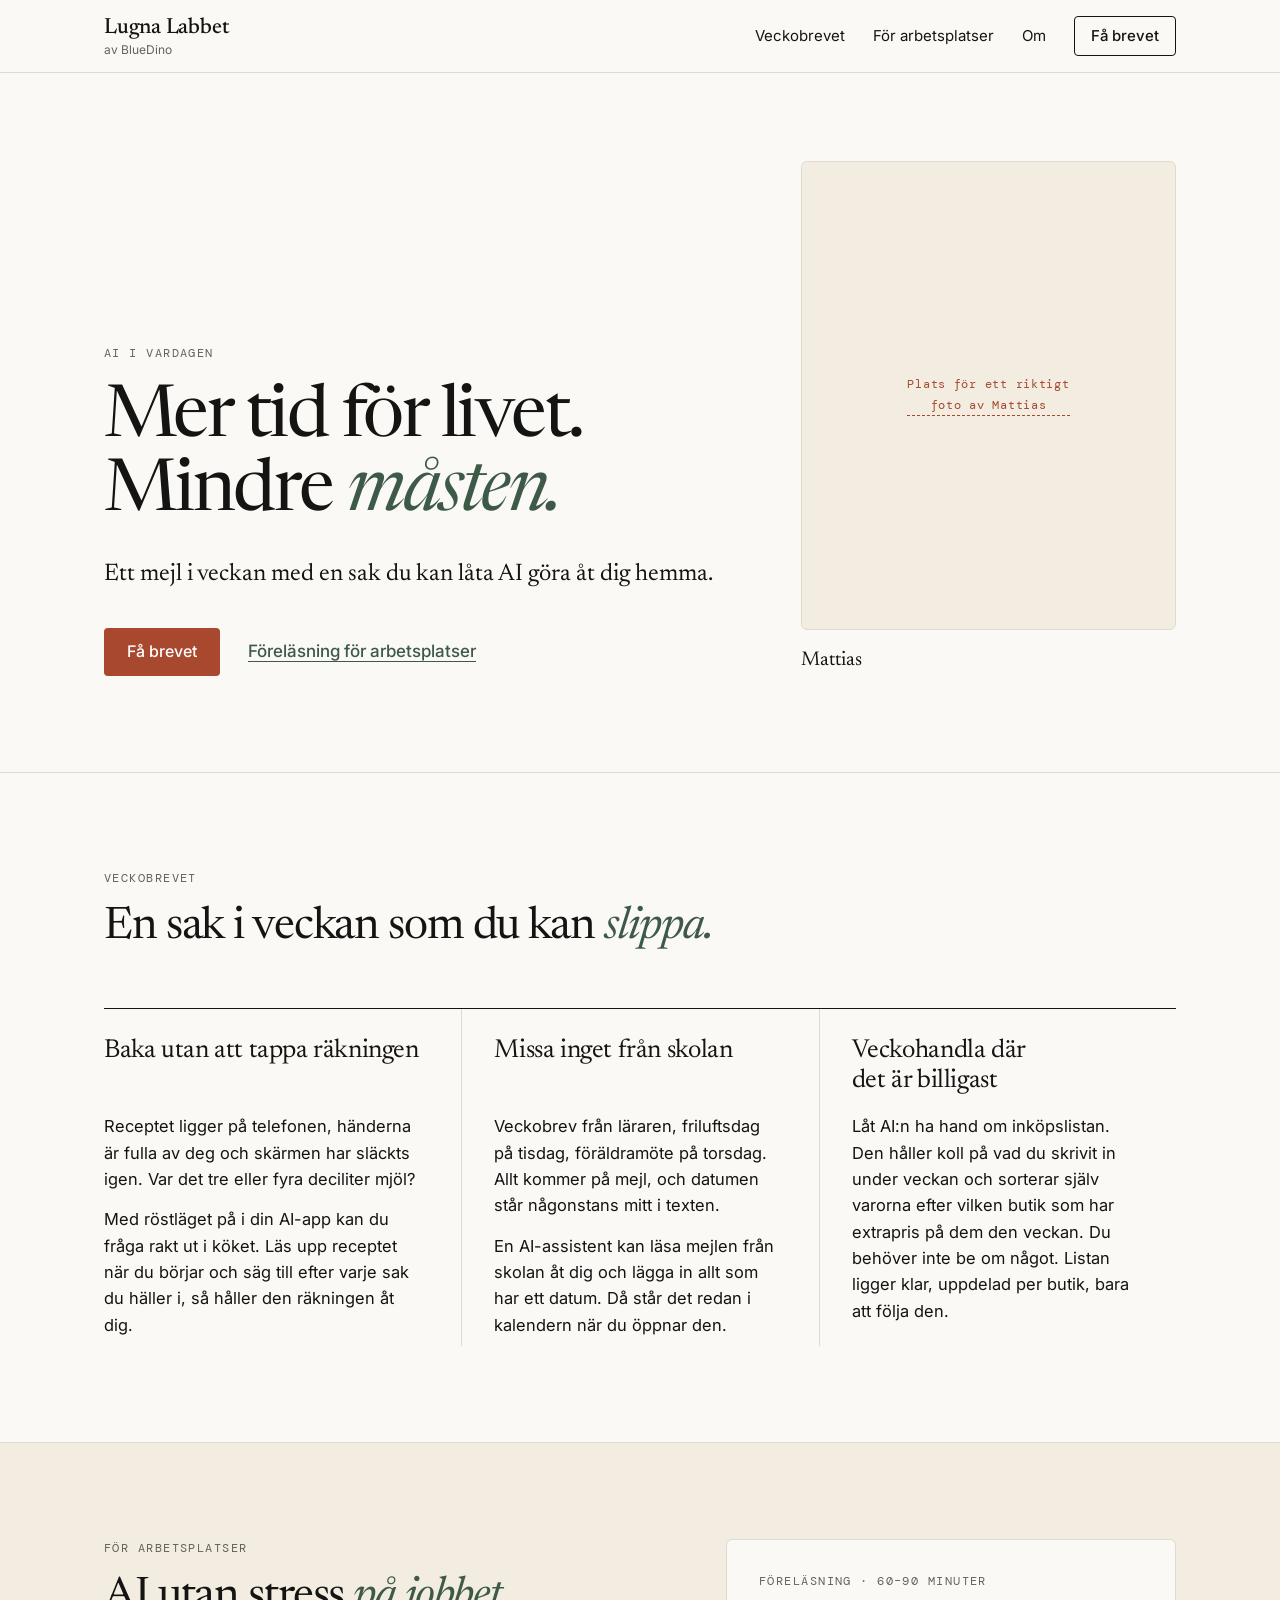
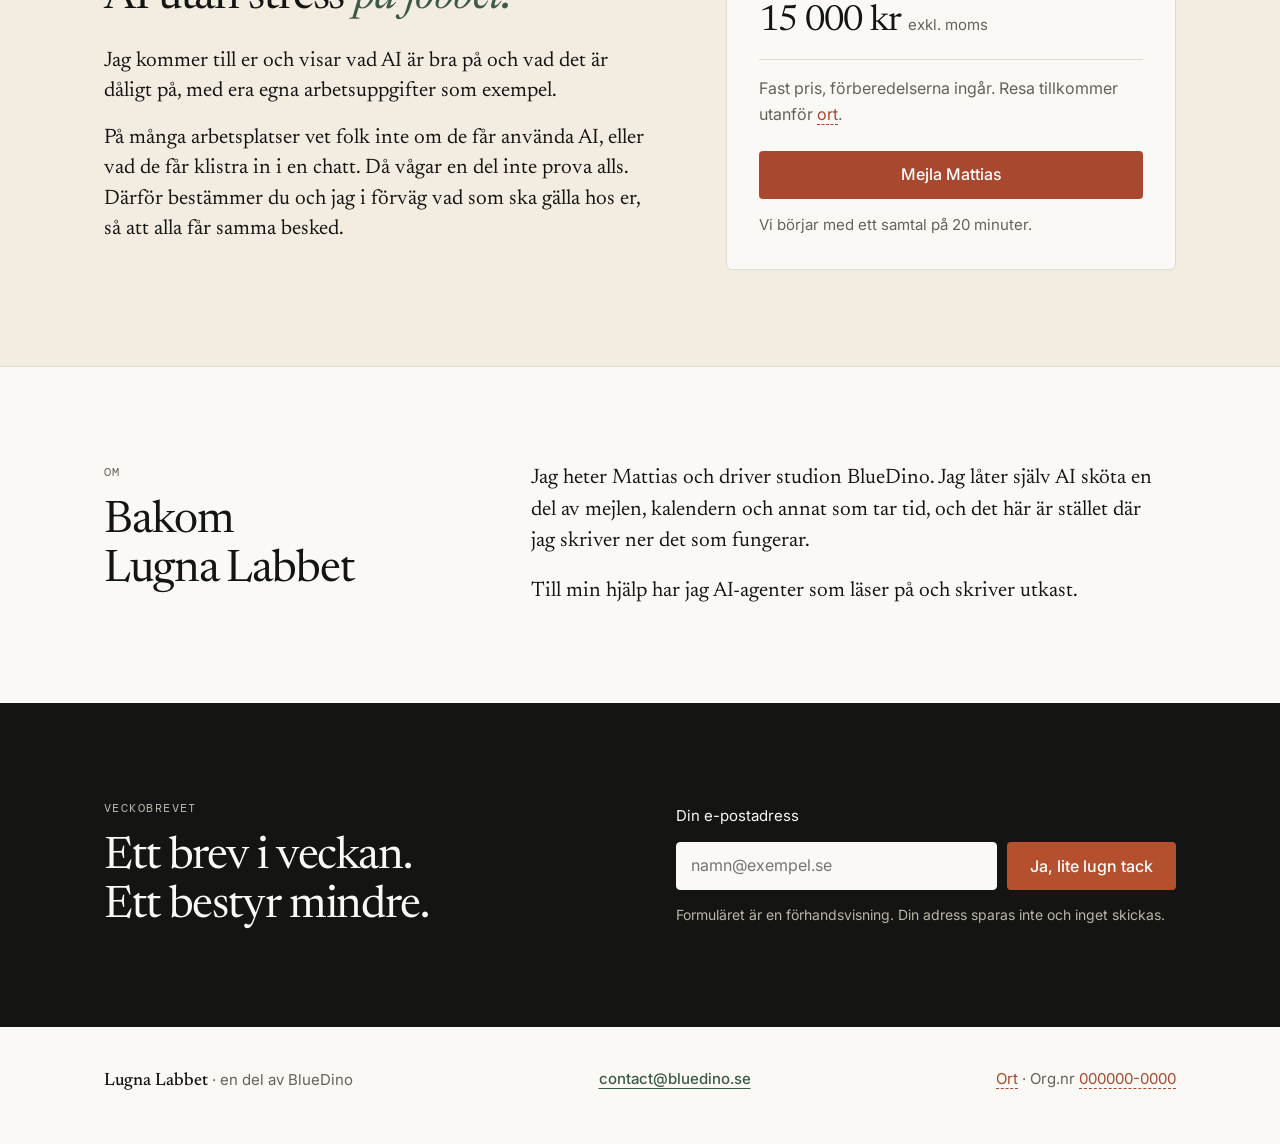
==== commit 67210d53: "Byt ut /ai mot den nya Lugna Labbet-sidan Den tidigare sidan finns kvar i git-historiken (6acc63d)." ====
--- a/ai/index.html
+++ b/ai/index.html
@@ -1,1861 +1,331 @@
 <!doctype html>
 <html lang="sv">
-  <head>
-    <meta charset="utf-8" />
-    <meta name="viewport" content="width=device-width, initial-scale=1" />
-    <meta name="theme-color" content="#FBF9F5" />
-    <meta
-      name="description"
-      content="Låt AI sköta det tråkiga digitala jobbet. Inkorg, kalender och matinköp kan skötas i bakgrunden. Du får mer fri tid och godkänner det viktiga."
-    />
-    <title>Lugna Labbet — AI för en enklare vardag, av BlueDino</title>
-    <link
-      rel="icon"
-      href="data:image/svg+xml,%3Csvg xmlns='http://www.w3.org/2000/svg' viewBox='0 0 64 64'%3E%3Crect width='64' height='64' rx='18' fill='%235E7A68'/%3E%3Ctext x='10' y='48' font-size='44'%3E🦕%3C/text%3E%3C/svg%3E"
-    />
-    <link rel="preconnect" href="https://fonts.googleapis.com" />
-    <link rel="preconnect" href="https://fonts.gstatic.com" crossorigin />
-    <link
-      href="https://fonts.googleapis.com/css2?family=DM+Mono:wght@400;500&family=Inter:wght@400;500;600;700&family=Newsreader:ital,wght@0,400;0,500;0,600;1,400;1,500&display=swap"
-      rel="stylesheet"
-    />
-    <link rel="stylesheet" href="styles.css" />
-    <script src="app.js" defer></script>
-  </head>
-  <body>
-    <svg
-      class="svg-library"
-      xmlns="http://www.w3.org/2000/svg"
-      aria-hidden="true"
-    >
-      <defs>
-        <symbol id="dino" viewBox="0 0 120 120">
-          <path
-            d="M34 85C17 90 9 78 9 66c10 10 15 7 19 4l12-13 5-22C49 9 77 8 88 23c6 8 4 16 4 23 16 0 20 6 17 14-2 7-14 9-25 9l-2 18 8 13H66l-5-12-7 12H31Z"
-            fill="#7E9A81"
-            stroke="#233D34"
-            stroke-width="2.3"
-            stroke-linejoin="round"
-          />
-          <path
-            d="m43 35-9-6 2 15-9 0 5 13-9 3 7 10"
-            fill="#D6B77D"
-            stroke="#233D34"
-            stroke-width="2"
-            stroke-linejoin="round"
-          />
-          <path
-            d="M43 70c3 5 21 7 37-1l5 25-15 5-10-11-8 11-19-4Z"
-            fill="#FBF9F5"
-            stroke="#233D34"
-            stroke-width="2"
-          />
-          <path
-            d="m58 73 4 9 7-11M62 82v12M47 84l7 1M73 82l6-2"
-            fill="none"
-            stroke="#233D34"
-            stroke-width="1.8"
-          />
-          <path
-            d="m76 81 14-5 4 5-17 9"
-            fill="#7E9A81"
-            stroke="#233D34"
-            stroke-width="2"
-          />
-          <path
-            d="M67 58q7 7 16 1"
-            fill="none"
-            stroke="#233D34"
-            stroke-width="2"
-            stroke-linecap="round"
-          />
-          <g fill="#FBF9F5" stroke="#233D34" stroke-width="2.5">
-            <circle cx="65" cy="43" r="10" />
-            <circle cx="87" cy="43" r="10" />
-            <path d="M75 42h2M54 40l-7-4" />
-          </g>
-          <g fill="#233D34">
-            <circle cx="68" cy="44" r="2.4" />
-            <circle cx="89" cy="44" r="2.4" />
-          </g>
-          <path
-            d="m56 23 5-2m20 1 5 3"
-            stroke="#233D34"
-            stroke-width="2"
-            stroke-linecap="round"
-          />
-        </symbol>
-        <symbol id="arrow" viewBox="0 0 24 24">
-          <path
-            d="M4 12h15m-6-6 6 6-6 6"
-            fill="none"
-            stroke="currentColor"
-            stroke-width="1.6"
-            stroke-linecap="round"
-            stroke-linejoin="round"
-          />
-        </symbol>
-        <symbol id="spark" viewBox="0 0 32 32">
-          <path
-            d="m16 1 3 11 11 4-11 3-3 12-4-12-11-3 11-4Z"
-            fill="currentColor"
-          />
-        </symbol>
-        <symbol id="leaf" viewBox="0 0 120 120">
-          <path
-            d="M60 109C53 66 24 74 16 38 42 32 62 49 61 70 60 36 72 15 103 9c6 39-14 59-42 70"
-            fill="currentColor"
-          />
-          <path
-            d="m60 109 1-30 25-43M60 79 32 49"
-            fill="none"
-            stroke="#FBF9F5"
-            stroke-width="2"
-          />
-        </symbol>
-      </defs>
-    </svg>
-    <a class="skip-link" href="#main">Hoppa till innehållet</a>
-    <header class="site-header">
-      <div class="nav-wrap container">
-        <a class="brand" href="#hem" aria-label="Lugna Labbet, till startsidan"
-          ><svg class="brand-dino" aria-hidden="true"><use href="#dino" /></svg
-          ><span class="wordmark"
-            >Lugna Labbet<span class="brand-by"
-              >av <strong>BlueDino</strong></span
-            ></span
-          ></a
-        >
-        <button
-          class="menu-toggle"
-          aria-expanded="false"
-          aria-controls="main-nav"
-        >
-          <span>Meny</span><span class="menu-lines" aria-hidden="true"></span>
-        </button>
-        <nav id="main-nav" aria-label="Huvudmeny">
-          <a href="#grundskolan">Grundskolan</a
-          ><a href="#verktyg">Verktygslådan</a
-          ><a href="#spar">Hitta ditt spår</a><a href="#blogg">Vardagslabbet</a
-          ><a class="button button-small button-dark" href="#nyhetsbrev"
-            >Lite lugn i inkorgen
-            <svg aria-hidden="true"><use href="#arrow" /></svg
-          ></a>
-        </nav>
-      </div>
-    </header>
-    <main id="main">
-      <section id="hem" class="hero container">
-        <div class="hero-copy">
-          <div class="eyebrow">
-            <span class="status-dot"></span> AI I DIN TAKT. MER TID FÖR LIVET.
-          </div>
-          <h1>
-            Mer tid för livet.<br />Mindre <em>måsten.</em
-            ><svg class="heading-spark" aria-hidden="true">
-              <use href="#spark" />
-            </svg>
-          </h1>
-          <p class="hero-tagline">AI-stress är en grej. Du är inte ensam.</p>
-          <p class="hero-description">
-            Känns det som att alla andra springer ifrån dig och att det kommer
-            100 nya AI-verktyg i veckan? Ta ett andetag. Det behöver inte vara så.
-          </p>
-          <div class="hero-promise">
-            <h2>Slipp AI-stressen.</h2>
-            <p>
-              Vi sållar bort bruset och samlar det senaste i konkreta, praktiska
-              exempel på hur <strong>du</strong> kan använda det på riktigt i din
-              vardag – så enkelt som möjligt.
-            </p>
-          </div>
-          <div class="hero-actions">
-            <a class="button button-terra" href="#grundskolan"
-              >Se vad du kan slippa
-              <svg aria-hidden="true"><use href="#arrow" /></svg></a
-            ><span class="small-note"
-              >Inga förkunskaper.<br />Inget att hinna ikapp.</span
-            >
-          </div>
-          <figure class="film-frame hero-photo">
-            <div class="film-image">
-              <img
-                src="img/hero-kodachrome.jpg"
-                width="1200"
-                height="675"
-                alt="Morgonsol över ett köksbord med kaffe, anteckningsbok och äpplen"
-                fetchpriority="high"
-                decoding="async"
-              />
-            </div>
-            <figcaption>KODACHROME 64 • VARDAGSLABBET</figcaption>
-          </figure>
-          <div class="hero-art">
-            <svg
-              viewBox="0 0 560 205"
-              role="img"
-              aria-label="En glad dinosaurieprofessor tar kaffepaus bland böljande kullar och växter"
-            >
-              <path
-                d="M6 189C74 166 113 178 169 152c66-31 113-17 161 5 62 29 119-5 218 27"
-                fill="#E9EADC"
-              />
-              <path
-                d="M11 189c69 0 93-17 151-11s109 18 166 8 134-18 220 4"
-                fill="none"
-                stroke="#9AA78A"
-                stroke-width="1.6"
-              />
-              <circle cx="417" cy="51" r="25" fill="#E9B580" />
-              <path
-                d="M417 14v-8m33 26 8-4m-13 43 8 4m-61-51-6-6"
-                stroke="#D7A16C"
-                stroke-width="1.7"
-                stroke-linecap="round"
-              />
-              <path
-                d="M79 179c6-46 10-78-2-115m7 79c-29-4-43-19-44-40 26-1 43 12 44 40m0-23c26-6 40-21 36-43-24 6-36 20-36 43"
-                fill="#6F8768"
-              />
-              <path
-                d="M78 181c6-43 7-68-1-103m6 65-27-26m28 2 24-27"
-                stroke="#445E4E"
-                stroke-width="1.5"
-                fill="none"
-              />
-              <path
-                d="M464 181c-3-19 0-38 14-55m-14 36c-22-2-29-12-30-24 18-3 29 8 30 24m3-10c1-24 16-38 33-36-1 22-14 34-33 36"
-                fill="#B0B68C"
-              />
-              <use href="#dino" x="185" y="38" width="151" height="151" />
-              <path
-                d="m291 127 35 3-3 32-34-3Z"
-                fill="#D97757"
-                stroke="#714B3D"
-                stroke-width="1.6"
-              />
-              <path
-                d="M326 136c21-2 18 20-2 17m-28-39c-5-7 7-9 2-16m12 19c-5-7 6-9 2-15"
-                fill="none"
-                stroke="#714B3D"
-                stroke-width="1.6"
-                stroke-linecap="round"
-              />
-              <path
-                d="m152 83 14-6m-12 18 11-1m177-39c12-12 28-9 34-1"
-                fill="none"
-                stroke="#8E9B79"
-                stroke-width="1.5"
-                stroke-linecap="round"
-              />
-              <text
-                x="347"
-                y="100"
-                fill="#6D7463"
-                font-family="Newsreader, Georgia, serif"
-                font-size="17"
-                font-style="italic"
-                transform="rotate(-6 347 100)"
-              >
-                Tekniken jobbar.
-              </text>
-              <text
-                x="354"
-                y="122"
-                fill="#6D7463"
-                font-family="Newsreader, Georgia, serif"
-                font-size="17"
-                font-style="italic"
-                transform="rotate(-6 354 122)"
-              >
-                Du tar en kaffe.
-              </text>
-            </svg>
-          </div>
+<head>
+<meta charset="utf-8">
+<meta name="viewport" content="width=device-width, initial-scale=1">
+<title>Lugna Labbet — AI i vardagen, i din takt</title>
+<meta name="description" content="Ett mejl i veckan med en sak du kan låta AI göra åt dig hemma. Föreläsningar för arbetsplatser.">
+<meta name="color-scheme" content="light">
+<link rel="preconnect" href="https://fonts.googleapis.com">
+<link rel="preconnect" href="https://fonts.gstatic.com" crossorigin>
+<link href="https://fonts.googleapis.com/css2?family=DM+Mono:wght@400;500&family=Inter:wght@400;500;600&family=Newsreader:ital,opsz,wght@0,6..72,400;0,6..72,500;1,6..72,400&display=swap" rel="stylesheet">
+<!--
+  UTKAST 2026-11-18. Tre saker är platshållare och märkta med class="todo":
+  foto på Mattias, ort och organisationsnummer.
+  Formuläret skickar ingenting än.
+-->
+<style>
+  :root {
+    --paper: #fbf9f5;
+    --paper-deep: #f2ece1;
+    --ink: #141413;
+    --muted: #636359;
+    --terra: #a8482e;
+    --terra-hover: #8f3b24;
+    --sage: #3d5948;
+    --sage-soft: #5e7a68;
+    --line: #dedbd2;
+    --serif: "Newsreader", Georgia, "Times New Roman", serif;
+    --sans: "Inter", system-ui, -apple-system, "Segoe UI", Arial, sans-serif;
+    --mono: "DM Mono", ui-monospace, "SF Mono", Menlo, monospace;
+    --wrap: 1120px;
+    --gutter: 24px;
+    --radius: 6px;
+  }
+
+  *, *::before, *::after { box-sizing: border-box; }
+  html { -webkit-text-size-adjust: 100%; scroll-behavior: smooth; }
+  body {
+    margin: 0;
+    background: var(--paper);
+    color: var(--ink);
+    font-family: var(--sans);
+    font-size: 17px;
+    line-height: 1.6;
+    -webkit-font-smoothing: antialiased;
+    text-rendering: optimizeLegibility;
+  }
+  a { color: inherit; }
+  p { margin: 0; }
+  h1, h2, h3 { margin: 0; font-family: var(--serif); font-weight: 400; text-wrap: balance; }
+  ul { margin: 0; padding: 0; list-style: none; }
+
+  .wrap { max-width: var(--wrap); margin: 0 auto; padding: 0 var(--gutter); }
+
+  .skip {
+    position: absolute; left: var(--gutter); top: -60px;
+    background: var(--ink); color: var(--paper);
+    padding: 10px 14px; border-radius: 4px; text-decoration: none; z-index: 10;
+  }
+  .skip:focus { top: 12px; }
+
+  :focus-visible { outline: 2px solid var(--sage); outline-offset: 3px; border-radius: 2px; }
+
+  .eyebrow {
+    font-family: var(--mono);
+    font-size: 12px;
+    letter-spacing: 0.12em;
+    text-transform: uppercase;
+    color: var(--muted);
+  }
+
+  .todo { border-bottom: 1px dashed var(--terra); color: var(--terra); }
+
+  /* Knappar och länkar */
+  .btn {
+    display: inline-flex; align-items: center; justify-content: center;
+    min-height: 48px; padding: 0 22px;
+    font-family: var(--sans); font-size: 16px; font-weight: 500;
+    text-decoration: none; border-radius: 4px; border: 1px solid transparent;
+    cursor: pointer; transition: background-color 120ms ease, border-color 120ms ease;
+  }
+  .btn-primary { background: var(--terra); color: #fff; }
+  .btn-primary:hover { background: var(--terra-hover); }
+  .btn-quiet { background: transparent; color: var(--ink); border-color: var(--ink); }
+  .btn-quiet:hover { background: var(--ink); color: var(--paper); }
+  .link {
+    color: var(--sage); font-weight: 500;
+    text-decoration: underline; text-decoration-thickness: 1px; text-underline-offset: 4px;
+  }
+  .link:hover { text-decoration-thickness: 2px; }
+
+  /* Sidhuvud */
+  .top { border-bottom: 1px solid var(--line); }
+  .top .wrap { display: flex; align-items: center; justify-content: space-between; gap: 24px; min-height: 72px; }
+  .brand { text-decoration: none; display: flex; flex-direction: column; line-height: 1.1; }
+  .brand b { font-family: var(--serif); font-weight: 500; font-size: 22px; letter-spacing: -0.01em; }
+  .brand span { font-size: 12px; color: var(--muted); margin-top: 3px; }
+  .nav { display: flex; align-items: center; gap: 28px; font-size: 15px; }
+  .nav a { text-decoration: none; }
+  .nav a:not(.btn):hover { text-decoration: underline; text-underline-offset: 5px; }
+  .nav .btn { min-height: 40px; padding: 0 16px; font-size: 15px; }
+
+  /* Första skärmen */
+  .hero { padding: 88px 0 96px; }
+  .hero .wrap { display: grid; grid-template-columns: minmax(0, 1.25fr) minmax(0, 0.75fr); gap: 72px; align-items: end; }
+  .hero h1 {
+    font-size: clamp(2.7rem, 6.2vw, 4.5rem);
+    line-height: 1.02; letter-spacing: -0.035em;
+    margin-top: 20px;
+  }
+  h1 em, h2 em { font-style: italic; color: var(--sage); }
+  .lead {
+    font-family: var(--serif); font-size: clamp(1.25rem, 2vw, 1.5rem); line-height: 1.4;
+    max-width: 30em; margin-top: 28px;
+  }
+  .hero-actions { display: flex; flex-wrap: wrap; align-items: center; gap: 20px 28px; margin-top: 36px; }
+
+  .portrait { margin: 0; }
+  .portrait .frame {
+    aspect-ratio: 4 / 5; background: var(--paper-deep); border: 1px solid var(--line);
+    border-radius: var(--radius); display: grid; place-items: center; padding: 24px; text-align: center;
+  }
+  .portrait .frame span { font-family: var(--mono); font-size: 12px; letter-spacing: 0.06em; line-height: 1.7; }
+  .portrait figcaption { margin-top: 14px; font-family: var(--serif); font-size: 20px; }
+
+  /* Avsnitt */
+  section { padding: 96px 0; border-top: 1px solid var(--line); }
+  .head { max-width: 38em; }
+  .head h2, .signup h2 { font-size: clamp(1.95rem, 3.7vw, 2.8rem); line-height: 1.08; letter-spacing: -0.025em; margin-top: 16px; }
+
+  /* Brevet */
+  .scenes { display: grid; grid-template-columns: repeat(3, minmax(0, 1fr)); margin-top: 56px; border-top: 1px solid var(--ink); }
+  .scenes > li { padding: 28px 36px 8px 0; }
+  .scenes > li + li { padding-left: 32px; border-left: 1px solid var(--line); }
+  .scenes h3 { font-size: 26px; line-height: 1.15; letter-spacing: -0.015em; min-height: 2.3em; }
+  .scenes p { margin-top: 14px; font-size: 16.5px; line-height: 1.6; }
+  .scenes h3 + p { margin-top: 16px; }
+
+  /* Arbetsplatser */
+  .work { background: var(--paper-deep); }
+  .work-grid { display: grid; grid-template-columns: minmax(0, 1.1fr) minmax(0, 0.9fr); gap: 72px; align-items: start; }
+  .work .head p:not(.eyebrow) { font-family: var(--serif); font-size: 21px; line-height: 1.45; margin-top: 24px; }
+  .work .head p:not(.eyebrow) + p { margin-top: 16px; }
+
+  .offer { background: var(--paper); border: 1px solid var(--line); border-radius: var(--radius); padding: 32px; }
+  .offer .price { font-family: var(--serif); font-size: 36px; line-height: 1.1; letter-spacing: -0.02em; margin-top: 12px; }
+  .offer .price small { font-family: var(--sans); font-size: 15px; color: var(--muted); letter-spacing: 0; }
+  .offer .terms { color: var(--muted); font-size: 16px; margin-top: 16px; padding-top: 16px; border-top: 1px solid var(--line); }
+  .offer .btn { width: 100%; margin-top: 24px; }
+  .offer .after { font-size: 15px; color: var(--muted); margin-top: 14px; }
+
+  /* Om */
+  .about { display: grid; grid-template-columns: minmax(0, 0.55fr) minmax(0, 1fr); gap: 72px; align-items: start; }
+  .about .text p { font-family: var(--serif); font-size: 21px; line-height: 1.5; max-width: 30em; }
+  .about .text p + p { margin-top: 18px; }
+
+  /* Anmälan */
+  .signup { background: var(--ink); color: var(--paper); border-top: 0; }
+  .signup .wrap { display: grid; grid-template-columns: minmax(0, 1fr) minmax(0, 1fr); gap: 72px; align-items: center; }
+  .signup .eyebrow { color: #b9b6aa; }
+  .signup form { display: flex; gap: 10px; flex-wrap: wrap; }
+  .signup label { display: block; width: 100%; font-size: 15px; margin-bottom: 4px; }
+  .signup input {
+    flex: 1 1 220px; min-height: 48px; padding: 0 14px;
+    font: inherit; font-size: 16px; color: var(--ink);
+    background: var(--paper); border: 1px solid var(--paper); border-radius: 4px;
+  }
+  .signup input:focus-visible { outline-color: #b9d0c1; }
+  .signup .btn-primary { background: #b5502f; }
+  .signup .btn-primary:hover { background: var(--terra); }
+  .signup small { display: block; margin-top: 14px; font-size: 14px; color: #b9b6aa; }
+
+  /* Sidfot */
+  footer { padding: 40px 0 48px; font-size: 15px; color: var(--muted); }
+  footer .wrap { display: flex; flex-wrap: wrap; justify-content: space-between; gap: 12px 40px; }
+  footer b { color: var(--ink); font-family: var(--serif); font-weight: 500; font-size: 18px; }
+
+  @media (max-width: 880px) {
+    body { font-size: 16px; }
+    .nav a:not(.btn) { display: none; }
+    section { padding: 64px 0; }
+    .hero { padding: 48px 0 64px; }
+    .hero .wrap, .work-grid, .about, .signup .wrap { grid-template-columns: minmax(0, 1fr); gap: 40px; }
+    .portrait { max-width: 320px; }
+    .scenes { grid-template-columns: minmax(0, 1fr); margin-top: 40px; }
+    .scenes > li, .scenes > li + li { padding: 28px 0 12px; border-left: 0; }
+    .scenes > li + li { border-top: 1px solid var(--ink); }
+    .scenes h3 { min-height: 0; }
+    footer .wrap { flex-direction: column; }
+  }
+
+  @media (prefers-reduced-motion: reduce) {
+    html { scroll-behavior: auto; }
+    .btn { transition: none; }
+  }
+</style>
+</head>
+<body>
+
+<a class="skip" href="#innehall">Hoppa till innehållet</a>
+
+<header class="top">
+  <div class="wrap">
+    <a class="brand" href="#" aria-label="Lugna Labbet, av BlueDino">
+      <b>Lugna Labbet</b>
+      <span>av BlueDino</span>
+    </a>
+    <nav class="nav" aria-label="Huvudmeny">
+      <a href="#brevet">Veckobrevet</a>
+      <a href="#arbetsplatser">För arbetsplatser</a>
+      <a href="#om">Om</a>
+      <a class="btn btn-quiet" href="#anmalan">Få brevet</a>
+    </nav>
+  </div>
+</header>
+
+<main id="innehall">
+
+  <div class="hero">
+    <div class="wrap">
+      <div>
+        <p class="eyebrow">AI i vardagen</p>
+        <h1>Mer tid för livet.<br>Mindre <em>måsten.</em></h1>
+        <p class="lead">Ett mejl i veckan med en sak du kan låta AI göra åt dig hemma.</p>
+        <div class="hero-actions">
+          <a class="btn btn-primary" href="#anmalan">Få brevet</a>
+          <a class="link" href="#arbetsplatser">Föreläsning för arbetsplatser</a>
         </div>
-        <div class="calculator" aria-labelledby="calculator-heading">
-          <div class="calculator-top">
-            <span class="eyebrow">ETT LITET TANKEEXPERIMENT</span
-            ><svg class="tiny-spark" aria-hidden="true">
-              <use href="#spark" />
-            </svg>
-          </div>
-          <h2 id="calculator-heading">
-            Vad skulle du göra<br /><em>med lite mer tid?</em>
-          </h2>
-          <p>
-            Vad vill du slippa göra själv? Välj det du vill låta AI sköta
-            automatiskt.
-          </p>
-          <fieldset class="time-options">
-            <legend class="sr-only">
-              Välj vad AI ska sköta och se en möjlig tidsvinst
-            </legend>
-            <label class="time-option"
-              ><span class="option-icon" aria-hidden="true">✉</span
-              ><span class="option-text"
-                ><strong>Inkorgen sorteras åt dig</strong
-                ><small>Viktiga mejl lyfts fram</small></span
-              ><span class="minutes">15 <small>min/dag</small></span
-              ><input type="checkbox" data-minutes="15" checked /><span
-                class="switch"
-                aria-hidden="true"
-              ></span
-            ></label>
-            <label class="time-option"
-              ><span class="option-icon" aria-hidden="true">▦</span
-              ><span class="option-text"
-                ><strong>Möteskrockar löses åt dig</strong
-                ><small>Svar och nya tider förbereds</small></span
-              ><span class="minutes">10 <small>min/dag</small></span
-              ><input type="checkbox" data-minutes="10" checked /><span
-                class="switch"
-                aria-hidden="true"
-              ></span
-            ></label>
-            <label class="time-option"
-              ><span class="option-icon" aria-hidden="true">♧</span
-              ><span class="option-text"
-                ><strong>Matkorgen fylls åt dig</strong
-                ><small>Från matlistan till Willys-korgen</small></span
-              ><span class="minutes">15 <small>min/dag</small></span
-              ><input type="checkbox" data-minutes="15" /><span
-                class="switch"
-                aria-hidden="true"
-              ></span
-            ></label>
-            <label class="time-option"
-              ><span class="option-icon" aria-hidden="true">▤</span
-              ><span class="option-text"
-                ><strong>Möten sammanfattas åt dig</strong
-                ><small>Beslut och nästa steg sparas</small></span
-              ><span class="minutes">10 <small>min/dag</small></span
-              ><input type="checkbox" data-minutes="10" /><span
-                class="switch"
-                aria-hidden="true"
-              ></span
-            ></label>
-            <label class="time-option"
-              ><span class="option-icon" aria-hidden="true">⌁</span
-              ><span class="option-text"
-                ><strong>Räkningar bevakas åt dig</strong
-                ><small>Du påminns innan sista betalningsdag</small></span
-              ><span class="minutes">5 <small>min/dag</small></span
-              ><input type="checkbox" data-minutes="5" /><span
-                class="switch"
-                aria-hidden="true"
-              ></span
-            ></label>
-          </fieldset>
-          <div class="calculator-result">
-            <div>
-              <span class="result-number" id="daily-total">25</span
-              ><span class="result-unit">minuter / dag</span>
-            </div>
-            <span class="result-equals" aria-hidden="true">≈</span>
-            <div>
-              <span class="result-number" id="monthly-total">12,5</span
-              ><span class="result-unit">timmar / månad</span>
-            </div>
-            <svg class="result-flower" aria-hidden="true" viewBox="0 0 50 70">
-              <path
-                d="M25 68V30m0 24L12 43m13 3 12-10"
-                stroke="#63795E"
-                stroke-width="2"
-                fill="none"
-              />
-              <path
-                d="M25 13c-15-22-30 4-13 11-24 9-2 31 10 15 5 23 31 6 19-7 23-4 7-31-7-20 5-20-20-23-17-4"
-                fill="#D9A46B"
-              />
-              <circle cx="25" cy="24" r="7" fill="#F8E8C8" />
-            </svg>
-          </div>
-          <p class="calculator-footnote">
-            Tiderna är exempel, räknade på 30 dagar.<br />Att koppla ihop
-            tjänsterna tar också tid.
-          </p>
-          <span
-            class="sr-only"
-            id="time-announcement"
-            aria-live="polite"
-          ></span>
-        </div>
-      </section>
-      <div class="manifesto container">
-        <span class="eyebrow">LAGOM ÄR OCKSÅ EN SUPERKRAFT</span>
-        <p>
-          Det digitala jobbet kan sköta sig.<br />Du får mer tid till
-          <em>det du vill göra.</em>
-        </p>
-        <svg aria-hidden="true"><use href="#leaf" /></svg>
-      </div>
-      <section id="grundskolan" class="chapter container">
-        <div class="chapter-heading reveal">
-          <span class="chapter-number">01</span>
-          <div>
-            <span class="eyebrow">DEL 1 · GRUNDSKOLAN</span>
-            <h2>Okej, men vad <em>är</em> AI?</h2>
-            <p>Tre minuter om hjälpen som jobbar åt dig.</p>
-          </div>
-          <span class="reading-pill">◷ 3 min</span>
-        </div>
-        <p class="school-intro">
-          AI är program som lär sig av exempel. En chattbot är den du pratar
-          med. En agent kan också göra jobbet åt dig. Tänk en digital butler som
-          sköter mejl, kalender och listor i bakgrunden.
-        </p>
-        <div class="school-grid reveal">
-          <div
-            class="school-tabs"
-            role="tablist"
-            aria-label="Tre typer av AI"
-            aria-orientation="vertical"
-          >
-            <button
-              id="school-tab-0"
-              class="school-tab"
-              role="tab"
-              aria-selected="false"
-              aria-controls="school-panel"
-              data-school="0"
-              tabindex="-1"
-            >
-              <span class="step-index">1</span
-              ><span
-                ><strong>Chattbotten</strong
-                ><small>Den du pratar med</small></span
-              ><span class="tab-arrow" aria-hidden="true">↗</span>
-            </button>
-            <button
-              id="school-tab-1"
-              class="school-tab active"
-              role="tab"
-              aria-selected="true"
-              aria-controls="school-panel"
-              data-school="1"
-            >
-              <span class="step-index">2</span
-              ><span
-                ><strong>Den digitala butlern</strong
-                ><small>Agenten som gör jobbet åt dig</small></span
-              ><span class="tab-arrow" aria-hidden="true">↗</span>
-            </button>
-            <button
-              id="school-tab-2"
-              class="school-tab"
-              role="tab"
-              aria-selected="false"
-              aria-controls="school-panel"
-              data-school="2"
-              tabindex="-1"
-            >
-              <span class="step-index">3</span
-              ><span
-                ><strong>Hjälp med en viss sak</strong
-                ><small>Till exempel mötesanteckningar</small></span
-              ><span class="tab-arrow" aria-hidden="true">↗</span>
-            </button>
-            <div class="school-aside">
-              <svg aria-hidden="true"><use href="#dino" /></svg>
-              <p>”Låt butlern jobba.<br />Du godkänner det viktiga.”</p>
-            </div>
-          </div>
-          <div
-            class="school-panel"
-            id="school-panel"
-            role="tabpanel"
-            aria-labelledby="school-tab-1"
-            tabindex="0"
-          >
-            <div
-              class="lesson-visual"
-              id="lesson-visual"
-              aria-hidden="true"
-            ></div>
-            <div class="lesson-copy">
-              <span class="eyebrow" id="lesson-label"
-                >HJÄLP SOM JOBBAR I BAKGRUNDEN.</span
-              >
-              <h3 id="lesson-title">
-                Din digitala butler<br />tar hand om jobbet.
-              </h3>
-              <p id="lesson-description">
-                En agent kan sköta flera steg åt dig. Den sorterar inkorgen,
-                förbereder svar och hittar nya tider när möten krockar. Du
-                kopplar in de appar den behöver en gång. Sedan kan jobbet skötas
-                i bakgrunden.
-              </p>
-              <div class="lesson-example" id="lesson-example">
-                Ett möte krockar. Butlern hittar en ny tid och förbereder
-                ombokningen. Du godkänner.
-              </div>
-              <p class="lesson-caveat" id="lesson-caveat">
-                Du väljer vad butlern får göra själv och vad du vill godkänna
-                först.
-              </p>
-            </div>
-          </div>
-        </div>
-        <div class="chapter-bottom">
-          <span>Börja med en sak du gärna slipper göra själv.</span
-          ><a class="text-link" href="#verktyg"
-            >Hitta din första hjälpreda
-            <svg aria-hidden="true"><use href="#arrow" /></svg
-          ></a>
-        </div>
-      </section>
-      <section id="verktyg" class="tools-section">
-        <section
-          id="vad-ar-ai"
-          class="container"
-          aria-labelledby="ai-choice-heading"
-        >
-          <div class="chapter-heading reveal">
-            <span class="chapter-number">02</span>
-            <div>
-              <span class="eyebrow">DEL 2 · VÄLJ UTAN STRESS</span>
-              <h2 id="ai-choice-heading">
-                Vilken tjänst<br /><em>ska man välja?</em>
-              </h2>
-              <p>Det beror på vad du vill göra. Vi tar det lugnt.</p>
-            </div>
-            <svg class="tools-leaf" aria-hidden="true">
-              <use href="#leaf" />
-            </svg>
-          </div>
-          <div class="provider-intro">
-            <p class="provider-reassurance">
-              <strong
-                >För vanlig enkel användning spelar det knappt någon roll vilken
-                av de vanliga chattarna du väljer.</strong
-              >
-            </p>
-            <p>
-              ChatGPT, Gemini, Claude och Grok har i grunden nästan exakt samma
-              funktioner idag: röstläge, kamera, bildtolkning, webbsök, dokument
-              och text. Släpp stressen över att ”välja fel”. Börja med den du
-              trivs med. Du kan alltid byta senare.
-            </p>
-          </div>
-          <div class="provider-guide" aria-labelledby="provider-guide-heading">
-            <h3 id="provider-guide-heading">
-              Tre val är allt du behöver känna till.
-            </h3>
-            <p class="provider-guide-intro">
-              Vill du ta nästa steg? Utgå från vad du vill göra, så blir valet
-              enklare.
-            </p>
-            <ol class="provider-grid tools-grid" role="list">
-              <li class="tool-card recommended-card">
-                <div class="tool-card-top">
-                  <span class="tool-logo grok-logo" aria-hidden="true">𝕏</span>
-                  <span class="tool-badge">REKOMMENDERAD START</span>
-                </div>
-                <h4>1. Grok Bot</h4>
-                <p class="provider-purpose">
-                  Lättast och mest kapabel i vardagen just nu.
-                </p>
-                <p class="tool-intro">
-                  För dig som vill få saker <em>gjorda</em> automatiskt i
-                  bakgrunden. Med en egen dator och rätt kopplingar kan butlern
-                  sköta schemalagda rutiner med mejl, kalender och påminnelser.
-                </p>
-                <p class="tool-intro">
-                  Låt den hjälpa till att handla mat eller ordna en
-                  morgontidning på skrivaren. Här går AI från en chattflik till
-                  en riktig digital butler.
-                </p>
-                <div class="tool-choice">
-                  <span class="eyebrow">BÖRJA LAGOM</span>
-                  <p>
-                    Koppla in en sak du gärna slipper göra. Låt rutinen rulla
-                    när du gör annat.
-                  </p>
-                </div>
-                <a class="text-link" href="#spar">
-                  Hitta din första rutin
-                  <svg aria-hidden="true"><use href="#arrow" /></svg>
-                </a>
-              </li>
-              <li class="tool-card">
-                <div class="tool-card-top">
-                  <span class="tool-logo claude-logo" aria-hidden="true"
-                    >✳</span
-                  >
-                  <span class="tool-badge">FÖR DIG SOM BYGGER</span>
-                </div>
-                <h4>
-                  2. Claude <span class="tool-subtitle">(eller Codex)</span>
-                </h4>
-                <p class="provider-purpose">
-                  Om du programmerar och bygger kod.
-                </p>
-                <p class="tool-intro">
-                  Är ditt huvudfokus att skriva kod, bygga appar eller felsöka
-                  tekniska projekt? Då är Claude och specialiserade kodagenter
-                  som Codex ofta de vassaste verktygen att sitta och bygga med.
-                </p>
-                <p class="tool-intro">
-                  Beskriv vad du vill skapa, prova tillsammans och justera längs
-                  vägen. Du får hjälp från första idé till fungerande kod.
-                </p>
-                <div class="tool-choice">
-                  <span class="eyebrow">BÖRJA LAGOM</span>
-                  <p>
-                    Välj ett litet projekt eller en bugg. Bygg, testa och lär
-                    dig en bit i taget.
-                  </p>
-                </div>
-                <a
-                  class="text-link"
-                  href="https://claude.com/"
-                  target="_blank"
-                  rel="noopener noreferrer"
-                >
-                  Utforska Claude <span aria-hidden="true">↗</span>
-                </a>
-              </li>
-              <li class="tool-card local-card">
-                <div class="tool-card-top">
-                  <span class="tool-logo local-logo" aria-hidden="true">⌘</span>
-                  <span class="tool-badge">SPION-LÄGET</span>
-                </div>
-                <h4>
-                  3. Lokal AI <span class="tool-subtitle">på egen dator</span>
-                </h4>
-                <p class="provider-purpose">Om du vill köra helt off-grid.</p>
-                <p class="tool-intro">
-                  Vill du att absolut ingenting lämnar ditt eget skrivbord? Kör
-                  öppna modeller lokalt på din egen dator, utan koppling till
-                  molntjänster. När modellen är nedladdad kan du använda den
-                  utan internet, även i sommarstugan.
-                </p>
-                <p class="tool-intro">
-                  Lite mer pyssel och en dator som orkar krävs. Belöningen? Helt
-                  privat, med 100 % ”off-grid spion”-känsla. Solglasögon är
-                  förstås valfria.
-                </p>
-                <div class="tool-choice">
-                  <span class="eyebrow">BÖRJA LAGOM</span>
-                  <p>
-                    Prova en lokal modell i till exempel LM Studio. Låt dina
-                    texter stanna hemma hos dig.
-                  </p>
-                </div>
-                <a
-                  class="text-link"
-                  href="https://lmstudio.ai/docs/app/offline"
-                  target="_blank"
-                  rel="noopener noreferrer"
-                >
-                  Läs om lokal AI <span aria-hidden="true">↗</span>
-                </a>
-              </li>
-            </ol>
-          </div>
-          <div class="chapter-bottom">
-            <span
-              >Du behöver inte lära dig allt. En hjälpreda räcker som
-              start.</span
-            >
-            <a class="text-link" href="#spar">
-              Välj ett jobb att slippa
-              <svg aria-hidden="true"><use href="#arrow" /></svg>
-            </a>
-          </div>
-        </section>
-      </section>
-      <section id="spar" class="chapter container">
-        <div class="chapter-heading reveal">
-          <span class="chapter-number">03</span>
-          <div>
-            <span class="eyebrow">DEL 3 · VÄGSKÄLET</span>
-            <h2>Vad vill du ha<br /><em>mer tid till?</em></h2>
-            <p>Hemma eller på jobbet? Välj ett digitalt jobb att lämna över.</p>
-          </div>
-          <span class="handwritten"
-            >Din vardag bestämmer.<svg viewBox="0 0 90 40" aria-hidden="true">
-              <path
-                d="M4 3c2 28 47 36 77 15m-16-5 17 5-10 14"
-                fill="none"
-                stroke="currentColor"
-                stroke-width="1.5"
-                stroke-linecap="round"
-              /></svg
-          ></span>
-        </div>
-        <figure class="film-frame track-photo">
-          <div class="film-image">
-            <img
-              src="img/spar-vardag.jpg"
-              width="1200"
-              height="675"
-              alt="Ett solbelyst skrivbord med böcker och växter i en lugn arbetshörna"
-              loading="lazy"
-              decoding="async"
-            />
-          </div>
-          <figcaption>KODACHROME 64 • MER PLATS FÖR VARDAGEN</figcaption>
-        </figure>
-        <div class="track-tabs" role="tablist" aria-label="Välj ditt spår">
-          <button
-            class="track-tab active"
-            role="tab"
-            aria-selected="true"
-            aria-controls="track-private"
-            id="tab-private"
-            data-track="private"
-          >
-            <span aria-hidden="true">⌂</span> Privatlivet
-            <span class="track-tab-note">Lite mer vardagslugn</span></button
-          ><button
-            class="track-tab"
-            role="tab"
-            aria-selected="false"
-            aria-controls="track-work"
-            id="tab-work"
-            data-track="work"
-            tabindex="-1"
-          >
-            <span aria-hidden="true">▱</span> Jobbet
-            <span class="track-tab-note">Färre tråkiga måsten</span></button
-          ><button
-            class="track-tab"
-            role="tab"
-            aria-selected="false"
-            aria-controls="track-future"
-            id="tab-future"
-            data-track="future"
-            tabindex="-1"
-          >
-            <span aria-hidden="true">↗</span> Framkant
-            <span class="track-tab-note">Mer hjälp i bakgrunden</span>
-          </button>
-        </div>
-        <div
-          class="track-panel"
-          id="track-private"
-          role="tabpanel"
-          aria-labelledby="tab-private"
-        >
-          <div class="track-main">
-            <span class="eyebrow">🏠 PRIVATLIVET · BÖRJA SMÅTT</span>
-            <h3>Låt din digitala<br /><em>butler sköta det.</em></h3>
-            <p>
-              Mejl, matinköp och räkningar tar tid. Med rätt kopplingar kan din
-              butler hålla koll åt dig. Du får en notis när något behöver ditt
-              beslut.
-            </p>
-            <button
-              class="track-article-highlight"
-              data-article="4"
-              aria-haspopup="dialog"
-            >
-              <span class="film-frame highlight-thumb"
-                ><span class="film-image"
-                  ><img
-                    src="img/blog-willys-mat.jpg"
-                    width="1152"
-                    height="864"
-                    alt=""
-                    loading="lazy"
-                    decoding="async" /></span
-              ></span>
-              <span
-                ><span class="eyebrow">Nytt i Vardagslabbet</span
-                ><strong>Säg bara 'Handla mat'</strong
-                ><span class="highlight-note"
-                  >Från matlista till färdig Willys-korg.</span
-                ></span
-              >
-              <svg aria-hidden="true"><use href="#arrow" /></svg>
-            </button>
-            <div class="steps">
-              <details open>
-                <summary>
-                  <span>01</span> Låt inkorgen sortera sig
-                  <span class="details-plus" aria-hidden="true">+</span>
-                </summary>
-                <p>
-                  Koppla butlern till din mejl. Den sorterar nyhetsbrev, lyfter
-                  fram viktiga mejl och förbereder svar. Du godkänner vad som
-                  får arkiveras och skickas.
-                </p>
-              </details>
-              <details>
-                <summary>
-                  <span>02</span> Slipp lösa möteskrockar
-                  <span class="details-plus" aria-hidden="true">+</span>
-                </summary>
-                <p>
-                  Butlern upptäcker när möten krockar. Den hittar en ny tid,
-                  förbereder svaret och bokar om efter ditt godkännande. Du
-                  slipper mejla fram och tillbaka.
-                </p>
-              </details>
-              <details>
-                <summary>
-                  <span>03</span> Få rätt påminnelse i rätt tid
-                  <span class="details-plus" aria-hidden="true">+</span>
-                </summary>
-                <p>
-                  Butlern samlar påminnelser från dina anslutna listor. Den
-                  hittar dubbletter och visar det som snart behöver göras.
-                  Resten kan vänta utan att du tappar bort det.
-                </p>
-              </details>
-              <details>
-                <summary>
-                  <span>04</span> Låt Willys-korgen fylla sig
-                  <span class="details-plus" aria-hidden="true">+</span>
-                </summary>
-                <p>
-                  Butlern läser matlistan och fyller Willys-korgen med dina
-                  vanliga varor. Den jämför lediga leveranstider med kvällarna
-                  du är hemma. Du granskar korgen och betalar själv.
-                </p>
-              </details>
-              <details>
-                <summary>
-                  <span>05</span> Få överblick över räkningarna
-                  <span class="details-plus" aria-hidden="true">+</span>
-                </summary>
-                <p>
-                  Butlern håller koll på sista betalningsdag i de räkningar du
-                  ger den tillgång till. Den påminner i tid och visar vad som
-                  snart ska betalas. Du kontrollerar beloppen och betalar i
-                  banken.
-                </p>
-              </details>
-            </div>
-          </div>
-          <aside class="weekend-card">
-            <span class="eyebrow">HELGLABBET · HELT FRIVILLIGT</span>
-            <div class="robot-art" aria-hidden="true">
-              <svg viewBox="0 0 250 190">
-                <ellipse cx="126" cy="170" rx="74" ry="9" fill="#DAD5BB" />
-                <path
-                  d="m88 104-17 41 25 15m65-55 17 40-25 15"
-                  fill="none"
-                  stroke="#5E6F59"
-                  stroke-width="12"
-                  stroke-linecap="round"
-                />
-                <path
-                  d="M88 85q38-15 75 0l-6 49q-32 17-63-1Z"
-                  fill="#9DA886"
-                  stroke="#526A57"
-                  stroke-width="2"
-                />
-                <rect
-                  x="67"
-                  y="30"
-                  width="113"
-                  height="67"
-                  rx="23"
-                  fill="#F8F3E3"
-                  stroke="#526A57"
-                  stroke-width="2"
-                />
-                <rect
-                  x="82"
-                  y="44"
-                  width="82"
-                  height="36"
-                  rx="13"
-                  fill="#526A57"
-                />
-                <circle cx="103" cy="60" r="5" fill="#F5E7AE" />
-                <circle cx="144" cy="60" r="5" fill="#F5E7AE" />
-                <path d="m120 74 6 9 7-9" fill="#DDA16A" />
-                <path
-                  d="m126 30 5-14m-12 0h18"
-                  stroke="#526A57"
-                  stroke-width="2"
-                />
-                <path
-                  d="m52 43-14-8m13 26-17 2m153 44 16-6"
-                  stroke="#D18C65"
-                  stroke-width="2"
-                  stroke-linecap="round"
-                />
-                <path
-                  d="m197 132 27 1-2 27h-26Zm26 5c13 0 12 15-1 15"
-                  fill="#D99976"
-                  stroke="#85644B"
-                  stroke-width="1.5"
-                />
-              </svg>
-            </div>
-            <h4>Lite onödigt.<br /><em>Väldigt roligt.</em></h4>
-            <p>
-              En liten Microduck-robot som läser upp dagens viktigaste punkter
-              när det är dags för morgonkaffe?
-            </p>
-            <p>
-              Eller en kalender som tänder en lampa när det är dags för paus?
-              Helglabbet utforskar vad som kan hända automatiskt. Skumpilarna
-              får stanna vid en tom måltavla.
-            </p>
-            <button class="text-link" data-article="3">
-              Kika in i helglabbet
-              <svg aria-hidden="true"><use href="#arrow" /></svg></button
-            ><span class="weekend-note">Du får också bara ta en promenad.</span>
-          </aside>
-        </div>
-        <div
-          class="track-panel"
-          id="track-work"
-          role="tabpanel"
-          aria-labelledby="tab-work"
-          hidden
-        >
-          <div class="track-main">
-            <span class="eyebrow">💼 JOBBET · MER PLATS FÖR BRA ARBETE</span>
-            <h3>Slipp det tråkiga<br /><em>kontorsarbetet.</em></h3>
-            <p>
-              Mötet sammanfattas. Svar blir förberedda. Kalendern hålls i
-              ordning. Du kan lägga tiden på ditt arbete.
-            </p>
-            <div class="steps">
-              <details open>
-                <summary>
-                  <span>01</span> Få pauser och tid att jobba klart
-                  <span class="details-plus" aria-hidden="true">+</span>
-                </summary>
-                <p>
-                  En kalenderagent kan lägga in pauser och tid för ostört
-                  arbete. Den håller koll när veckan ändras och förbereder en ny
-                  plan vid behov.
-                </p>
-              </details>
-              <details>
-                <summary>
-                  <span>02</span> Lös möteskrockar innan de händer
-                  <span class="details-plus" aria-hidden="true">+</span>
-                </summary>
-                <p>
-                  Agenten hittar möten som krockar och letar efter tider som
-                  passar deltagarna. Den förbereder svar och bokar om när du
-                  godkänt ändringen.
-                </p>
-              </details>
-              <details>
-                <summary>
-                  <span>03</span> Få mötet sammanfattat automatiskt
-                  <span class="details-plus" aria-hidden="true">+</span>
-                </summary>
-                <p>
-                  Ett mötesverktyg kan spara beslut, ansvariga och nästa steg
-                  automatiskt. Sammanfattningen väntar efter mötet. Alla ska
-                  känna till och godkänna en eventuell inspelning.
-                </p>
-              </details>
-              <details>
-                <summary>
-                  <span>04</span> Låt svaren förberedas åt dig
-                  <span class="details-plus" aria-hidden="true">+</span>
-                </summary>
-                <p>
-                  När ett mejl kommer kan agenten ta fram ett svar med hjälp av
-                  företagets godkända information. Du granskar och godkänner. Du
-                  slipper börja från ett tomt mejl.
-                </p>
-              </details>
-            </div>
-          </div>
-          <aside class="work-card">
-            <span class="eyebrow">EN TIMME. EN KONKRET BÖRJAN.</span
-            ><svg aria-hidden="true" class="consult-dino">
-              <use href="#dino" />
-            </svg>
-            <h4>Lite hjälp att<br /><em>komma igång?</em></h4>
-            <p>
-              Vill ni ha hjälp att sätta upp det här på ert företag utan
-              krångel? Boka en timme med Mattias.
-            </p>
-            <p>
-              Vi väljer en återkommande uppgift och ser hur den kan skötas
-              automatiskt med era verktyg.
-            </p>
-            <button class="button button-dark" data-booking>
-              Boka en timme <svg aria-hidden="true"><use href="#arrow" /></svg>
-            </button>
-          </aside>
-        </div>
-        <div
-          class="track-panel"
-          id="track-future"
-          role="tabpanel"
-          aria-labelledby="tab-future"
-          hidden
-        >
-          <div class="track-main">
-            <span class="eyebrow">🚀 FRAMKANT · NYFIKEN UTAN STRESS</span>
-            <h3>Labbet &amp;<br /><em>framtiden.</em></h3>
-            <p>
-              Vill du lämna över mer? Här är några jobb som kan bli klara medan
-              du gör annat.
-            </p>
-            <div class="steps">
-              <details open>
-                <summary>
-                  <span>01</span> En färdig dagsplan när du vaknar
-                  <span class="details-plus" aria-hidden="true">+</span>
-                </summary>
-                <p>
-                  Under natten kan agenten gå igenom morgondagens kalender. Den
-                  hittar krockar och förbereder en lugnare plan. Du får en kort
-                  översikt på morgonen och godkänner ändringarna.
-                </p>
-              </details>
-              <details>
-                <summary>
-                  <span>02</span> Din egen morgontidning kl. 06:00
-                  <span class="details-plus" aria-hidden="true">+</span>
-                </summary>
-                <p>
-                  Agenten läser dina valda nyhetskällor och samlar det
-                  viktigaste i en tidning som PDF i A4-format. Koppla flödet
-                  till din vanliga skrivare hemma via nätverket med
-                  AirPrint/CUPS eller via skrivarens e-postadress, om den har
-                  stöd för det. Schemalägg utskriften till kl. 06:00 varje
-                  morgon. Med skrivaren vid kaffebryggaren väntar din egen
-                  fysiska papperstidning när du vaknar.
-                </p>
-              </details>
-              <details>
-                <summary>
-                  <span>03</span> Låt datorn sortera dina filer
-                  <span class="details-plus" aria-hidden="true">+</span>
-                </summary>
-                <p>
-                  Med AI på din dator och en automatisk rutin kan nya dokument
-                  sammanfattas och föreslås rätt mapp. Innehållet kan stanna hos
-                  dig. Det kräver lite mer att sätta upp.
-                </p>
-              </details>
-              <details>
-                <summary>
-                  <span>04</span> Låt tråkiga projektjobb bli gjorda
-                  <span class="details-plus" aria-hidden="true">+</span>
-                </summary>
-                <p>
-                  Låt en agent sortera bildmaterial, hitta dubbletter eller
-                  kontrollera att projektets filer finns på plats. Jobbet kan
-                  köras varje natt. Du får en lista över det som behöver ditt
-                  beslut.
-                </p>
-              </details>
-              <details>
-                <summary>
-                  <span>05</span> Bygg egna appar och småverktyg
-                  <span class="details-plus" aria-hidden="true">+</span>
-                </summary>
-                <p>
-                  Saknar du en app som passar just din vardag? Beskriv vad du
-                  vill kunna göra på mobilen eller datorn: hålla koll på
-                  odlingen, dela familjens packlista eller samla dina egna
-                  recept. En kod-agent bygger och testar appen åt dig. Prova
-                  den, berätta vad du vill ändra och låt agenten uppdatera den.
-                  Du formar verktyget utan att behöva handskriva koden själv.
-                </p>
-              </details>
-            </div>
-          </div>
-          <aside class="future-card">
-            <span class="eyebrow">ANTECKNING FRÅN LABBET</span
-            ><svg class="orbit-art" viewBox="0 0 240 190" aria-hidden="true">
-              <g fill="none" stroke="#7A8970" stroke-width="1.5">
-                <ellipse
-                  cx="120"
-                  cy="95"
-                  rx="95"
-                  ry="40"
-                  transform="rotate(-30 120 95)"
-                />
-                <ellipse
-                  cx="120"
-                  cy="95"
-                  rx="95"
-                  ry="40"
-                  transform="rotate(40 120 95)"
-                />
-                <ellipse cx="120" cy="95" rx="35" ry="78" />
-              </g>
-              <circle cx="120" cy="95" r="23" fill="#D97757" />
-              <circle cx="39" cy="132" r="9" fill="#E7BB7F" />
-              <circle cx="169" cy="43" r="7" fill="#5E7A68" />
-              <path
-                d="m199 138 4 11 12 4-12 3-4 12-3-12-12-3 12-4Z"
-                fill="#5E7A68"
-              />
-            </svg>
-            <h4>Framtiden kan<br /><em>vänta till efter kaffet.</em></h4>
-            <p>
-              Du behöver inte hålla koll på varje nytt verktyg. Det räcker att
-              ett tråkigt jobb blir gjort åt dig.
-            </p>
-            <p>
-              Välj något du vill slippa. Koppla ihop det en gång. Låt hjälpen
-              jobba vidare.
-            </p>
-            <button class="text-link" data-article="0">
-              Läs om morgontidningen
-              <svg aria-hidden="true"><use href="#arrow" /></svg>
-            </button>
-          </aside>
-        </div>
-      </section>
-      <section id="blogg" class="blog-section">
-        <div class="container">
-          <div class="chapter-heading reveal">
-            <span class="chapter-number">04</span>
-            <div>
-              <span class="eyebrow">DEL 4 · FRÅN VARDAGSLABBET</span>
-              <h2>Små jobb åt AI.<br /><em>Mer tid åt dig.</em></h2>
-              <p>
-                Sju exempel på hjälp i vardagen.<br />Från
-                matinköp till en lugnare arbetsdag.
-              </p>
-            </div>
-            <span class="blog-stamp" aria-hidden="true"
-              >MER TID<br />FÖR LIVET<span>✳</span></span
-            >
-          </div>
-          <div class="posts-grid">
-            <article
-              class="post-card post-featured"
-              aria-labelledby="post-title-4"
-            >
-              <button
-                class="post-open featured-image-link"
-                data-article="4"
-                aria-labelledby="post-title-4"
-                aria-haspopup="dialog"
-              >
-                <span class="film-frame featured-photo">
-                  <span class="film-image"
-                    ><img
-                      src="img/blog-willys-mat.jpg"
-                      width="1152"
-                      height="864"
-                      alt="En matkasse med grönsaker, bröd och mjölk bredvid telefonens inköpslista"
-                      loading="lazy"
-                      decoding="async"
-                  /></span>
-                  <span class="film-caption"
-                    >KODACHROME 64 • FRÅN LISTA TILL MIDDAG</span
-                  >
-                </span>
-              </button>
-              <div class="post-copy featured-copy">
-                <span class="featured-label"
-                  >NYTT • VARDAGSLABBETS STORA GUIDE</span
-                >
-                <div class="post-meta">
-                  <time datetime="2026-10-28">28 OKT 2026</time
-                  ><span>8 MIN LÄSNING</span>
-                </div>
-                <h3 id="post-title-4">
-                  <button
-                    class="featured-title-link"
-                    data-article="4"
-                    aria-haspopup="dialog"
-                  >
-                    Säg bara 'Handla mat' – Låt butlern sköta veckohandlingen i
-                    3 nivåer
-                  </button>
-                </h3>
-                <p>
-                  Från röstlista till färdig Willys-korg och en leveranstid som
-                  passar. Tre nivåer av hjälp. Du väljer var du börjar och
-                  godkänner alltid köpet själv.
-                </p>
-                <div
-                  class="grocery-steps"
-                  data-grocery-widget
-                  data-view="compact"
-                ></div>
-                <button
-                  class="post-read featured-read"
-                  data-article="4"
-                  aria-haspopup="dialog"
-                >
-                  Läs hela guiden<svg aria-hidden="true">
-                    <use href="#arrow" />
-                  </svg>
-                </button>
-              </div>
-            </article>
-            <article class="post-card">
-              <button
-                class="post-open"
-                data-article="5"
-                aria-labelledby="post-title-5"
-                aria-haspopup="dialog"
-              >
-                <span class="film-frame post-photo">
-                  <span class="film-image"
-                    ><img
-                      src="img/blog-proppskap.jpg"
-                      width="1152"
-                      height="864"
-                      alt="Ett proppskåp med porslinsproppar visas för en röstagent via mobilkameran"
-                      loading="lazy"
-                      decoding="async"
-                  /></span>
-                  <span class="film-caption"
-                    >KODACHROME 64 • LIVE RÖST &amp; VIDEO</span
-                  >
-                </span>
-                <div class="post-copy">
-                  <div class="post-meta">
-                    <time datetime="2026-10-28">28 OKT 2026</time
-                    ><span>4 MIN LÄSNING</span>
-                  </div>
-                  <h3 id="post-title-5">
-                    När proppen går i hallen: Visa proppskåpet med kameran och få hjälp direkt
-                  </h3>
-                  <p>
-                    Slå på live-video i röstagenten och rikta mobilkameran mot
-                    proppskåpet. Den ser vilken propp som har gått, visar hur du
-                    skruvar ur den säkert, vilken reservpropp (t.ex. röd 10A) du
-                    behöver och vilken närmaste butik som har den hemma.
-                  </p>
-                  <span class="post-read"
-                    >Läs artikeln
-                    <svg aria-hidden="true"><use href="#arrow" /></svg
-                  ></span>
-                </div>
-              </button>
-            </article>
-            <article class="post-card">
-              <button
-                class="post-open"
-                data-article="6"
-                aria-labelledby="post-title-6"
-                aria-haspopup="dialog"
-              >
-                <span class="film-frame post-photo">
-                  <span class="film-image"
-                    ><img
-                      src="img/blog-jobb-bevakning.jpg"
-                      width="1152"
-                      height="864"
-                      alt="Jobbevakning och ett utkast till personligt brev på ett skrivbord"
-                      loading="lazy"
-                      decoding="async"
-                  /></span>
-                  <span class="film-caption"
-                    >KODACHROME 64 • AUTOMATISK JOBBSPANING</span
-                  >
-                </span>
-                <div class="post-copy">
-                  <div class="post-meta">
-                    <time datetime="2026-10-28">28 OKT 2026</time
-                    ><span>4 MIN LÄSNING</span>
-                  </div>
-                  <h3 id="post-title-6">
-                    Låt butlern bevaka lokala jobb och förbereda personliga brev åt dig
-                  </h3>
-                  <p>
-                    Slipp skrolla platsannonser varje kväll. En bakgrundsrutin
-                    bevakar nya tjänster i din stad som matchar det du kan,
-                    sållar bort bruset och lägger ett färdigt utkast till
-                    personligt brev i din egen ton redo att granska.
-                  </p>
-                  <span class="post-read"
-                    >Läs artikeln
-                    <svg aria-hidden="true"><use href="#arrow" /></svg
-                  ></span>
-                </div>
-              </button>
-            </article>
-            <article class="post-card">
-              <button
-                class="post-open"
-                data-article="0"
-                aria-labelledby="post-title-0"
-              >
-                <span class="film-frame post-photo">
-                  <span class="film-image"
-                    ><img
-                      src="img/blog-morgontidning.jpg"
-                      width="1152"
-                      height="864"
-                      alt="En lugn morgon med tidning och kaffe på köksbordet"
-                      loading="lazy"
-                      decoding="async"
-                  /></span>
-                  <span class="film-caption"
-                    >06:00 • DIN EGEN MORGONTIDNING</span
-                  >
-                </span>
-                <div class="post-copy">
-                  <div class="post-meta">
-                    <time datetime="2026-10-24">24 OKT 2026</time
-                    ><span>6 MIN LÄSNING</span>
-                  </div>
-                  <h3 id="post-title-0">
-                    Din morgontidning skrivs ut automatiskt kl. 06:00
-                  </h3>
-                  <p>
-                    Agenten samlar nyheter från dina valda källor i en A4-PDF.
-                    Koppla flödet till din vanliga skrivare hemma via nätverket
-                    med AirPrint/CUPS eller via skrivarens e-postadress, om den
-                    har stöd för det. Kl. 06:00 varje morgon skrivs tidningen ut
-                    automatiskt och väntar som en fysisk papperstidning vid
-                    kaffebryggaren.
-                  </p>
-                  <span class="post-read"
-                    >Läs artikeln
-                    <svg aria-hidden="true"><use href="#arrow" /></svg
-                  ></span>
-                </div>
-              </button>
-            </article>
-            <article class="post-card">
-              <button
-                class="post-open"
-                data-article="1"
-                aria-labelledby="post-title-1"
-              >
-                <span class="film-frame post-photo">
-                  <span class="film-image"
-                    ><img
-                      src="img/blog-butler-paminnelser.jpg"
-                      width="1152"
-                      height="864"
-                      alt="Anteckningsbok, penna och nycklar på ett varmt upplyst skrivbord"
-                      loading="lazy"
-                      decoding="async"
-                  /></span>
-                  <span class="film-caption"
-                    >KODACHROME 64 • DIGITALT LUGN</span
-                  >
-                </span>
-                <div class="post-copy">
-                  <div class="post-meta">
-                    <time datetime="2026-10-18">18 OKT 2026</time
-                    ><span>5 MIN LÄSNING</span>
-                  </div>
-                  <h3 id="post-title-1">
-                    Låt butlern hålla koll på räkningar och påminnelser
-                  </h3>
-                  <p>
-                    Räkningar och viktiga datum samlas automatiskt. Du får en
-                    påminnelse i tid.
-                  </p>
-                  <span class="post-read"
-                    >Läs artikeln
-                    <svg aria-hidden="true"><use href="#arrow" /></svg
-                  ></span>
-                </div>
-              </button>
-            </article>
-            <article class="post-card">
-              <button
-                class="post-open"
-                data-article="2"
-                aria-labelledby="post-title-2"
-              >
-                <span class="film-frame post-photo">
-                  <span class="film-image"
-                    ><img
-                      src="img/spar-vardag.jpg"
-                      width="1200"
-                      height="675"
-                      alt="Ett solbelyst skrivbord med böcker och växter"
-                      loading="lazy"
-                      decoding="async"
-                  /></span>
-                  <span class="film-caption"
-                    >KODACHROME 64 • LÅT DET VARA LAGOM</span
-                  >
-                </span>
-                <div class="post-copy">
-                  <div class="post-meta">
-                    <time datetime="2026-10-12">12 OKT 2026</time
-                    ><span>3 MIN LÄSNING</span>
-                  </div>
-                  <h3 id="post-title-2">
-                    Låt ett tråkigt jobb sköta sig varje vecka
-                  </h3>
-                  <p>
-                    Börja med inkorgen eller mötesanteckningarna. En liten rutin
-                    kan ge mer fri tid.
-                  </p>
-                  <span class="post-read"
-                    >Läs artikeln
-                    <svg aria-hidden="true"><use href="#arrow" /></svg
-                  ></span>
-                </div>
-              </button>
-            </article>
-            <article class="post-card">
-              <button
-                class="post-open"
-                data-article="3"
-                aria-labelledby="post-title-3"
-              >
-                <span class="film-frame post-photo">
-                  <span class="film-image"
-                    ><img
-                      src="img/blog-nerf-kalender.jpg"
-                      width="1152"
-                      height="864"
-                      alt="Ett lekfullt skrivbordsexperiment med kalender och skumpilar"
-                      loading="lazy"
-                      decoding="async"
-                  /></span>
-                  <span class="film-caption">KODACHROME 64 • HELGLABBET</span>
-                </span>
-                <div class="post-copy">
-                  <div class="post-meta">
-                    <time datetime="2026-10-05">5 OKT 2026</time
-                    ><span>4 MIN LÄSNING</span>
-                  </div>
-                  <h3 id="post-title-3">
-                    Helglabbet: När kalendern får saker att hända
-                  </h3>
-                  <p>
-                    En lampa tänds när det är dags för paus. Ett litet exempel
-                    på hjälp som startar av sig själv.
-                  </p>
-                  <span class="post-read"
-                    >Läs artikeln
-                    <svg aria-hidden="true"><use href="#arrow" /></svg
-                  ></span>
-                </div>
-              </button>
-            </article>
-          </div>
-        </div>
-      </section>
-      <section id="nyhetsbrev" class="newsletter-section container reveal">
-        <div class="newsletter-art" aria-hidden="true">
-          <svg viewBox="0 0 240 230">
-            <path
-              d="m34 105 87-58 85 58-8 90H42Z"
-              fill="#D9B18A"
-              stroke="#917258"
-              stroke-width="1.8"
-            />
-            <path
-              d="m60 130 5-108 111 8-4 110"
-              fill="#FCF9F0"
-              stroke="#917258"
-              stroke-width="1.8"
-            />
-            <path
-              d="m83 54 67 4m-68 14 54 3m-55 16 67 4"
-              stroke="#A4AE91"
-              stroke-width="3"
-            />
-            <path
-              d="m37 107 84 56 84-56m-166 86 61-47m97 49-56-48"
-              fill="#DEBC97"
-              stroke="#917258"
-              stroke-width="1.8"
-            />
-            <path
-              d="m188 28 4 13 13 4-13 4-4 13-4-13-13-4 13-4Z"
-              fill="#72896F"
-            />
-            <path
-              d="M32 53q-17 8-14 25m9-8-9 9-7-9"
-              fill="none"
-              stroke="#72896F"
-              stroke-width="1.7"
-            /></svg
-          ><span class="handwritten">Ett brev. Ett andetag.</span>
-        </div>
-        <div class="newsletter-copy">
-          <span class="eyebrow">LITE LUGN I INKORGEN</span>
-          <h2>Häng med.<br /><em>I din egen takt.</em></h2>
-          <p>
-            Ett lugnt mejl när jag testat ett sätt att slippa digitalt småjobb.
-            Konkreta exempel på sådant som kan sköta sig. Mer fri tid, lite i
-            taget.
-          </p>
-          <form id="newsletter-form">
-            <label class="sr-only" for="newsletter-email"
-              >Din e-postadress</label
-            >
-            <div class="email-field">
-              <input
-                id="newsletter-email"
-                name="email"
-                type="email"
-                autocomplete="email"
-                placeholder="Din e-postadress"
-                required
-                maxlength="254"
-              /><button class="button button-dark" type="submit">
-                Ja, lite lugn tack
-                <svg aria-hidden="true"><use href="#arrow" /></svg>
-              </button>
-            </div>
-            <p class="form-note">
-              Formuläret är en förhandsvisning. Din adress sparas inte och inget
-              skickas.
-            </p>
-            <p
-              class="form-message"
-              id="newsletter-message"
-              role="status"
-              hidden
-            ></p>
-          </form>
-        </div>
-      </section>
-      <section id="kontakt" class="consult-strip">
-        <div class="container">
-          <div>
-            <span class="eyebrow">FÖR DIG OCH DITT FÖRETAG</span>
-            <h2>Nyfiken på vad AI kan göra <em>för er?</em></h2>
-            <p>
-              En timme med Mattias. Vi hittar ett digitalt jobb ni kan slippa
-              göra själva.
-            </p>
-          </div>
-          <button class="button button-outline" data-booking>
-            Ta en kaffe med Mattias
-            <svg aria-hidden="true"><use href="#arrow" /></svg>
-          </button>
-        </div>
-      </section>
-    </main>
-    <footer class="site-footer container">
-      <div class="footer-top">
-        <a class="brand" href="#hem"
-          ><svg class="brand-dino" aria-hidden="true"><use href="#dino" /></svg
-          ><span class="wordmark"
-            >Lugna Labbet<span class="brand-by"
-              >av <strong>BlueDino</strong></span
-            ></span
-          ></a
-        >
-        <p>Låt tekniken sköta småjobben.<br />Få mer tid till livet.</p>
-        <a class="text-link" href="#hem"
-          >Tillbaka till lugnet <span aria-hidden="true">↑</span></a
-        >
-      </div>
-      <div class="footer-bottom">
-        <span
-          >© <span id="year">2026</span> Lugna Labbet · En del av BlueDino</span
-        ><span
-          >Byggt med nyfikenhet. Och en och annan kaffepaus.
-          <span aria-hidden="true">✳</span></span
-        >
-      </div>
-    </footer>
-    <template id="grocery-steps-template">
-      <div
-        class="grocery-tabs"
-        role="tablist"
-        aria-label="Välj nivå för veckohandlingen"
-      >
-        <button
-          type="button"
-          role="tab"
-          data-grocery-tab="0"
-          aria-selected="true"
-        >
-          Nivå 1: Röstlistan
-        </button>
-        <button
-          type="button"
-          role="tab"
-          data-grocery-tab="1"
-          aria-selected="false"
-          tabindex="-1"
-        >
-          Nivå 2: Willys-korgen
-        </button>
-        <button
-          type="button"
-          role="tab"
-          data-grocery-tab="2"
-          aria-selected="false"
-          tabindex="-1"
-        >
-          Nivå 3: Kalender + 'Handla mat'
-        </button>
-      </div>
-      <section
-        class="grocery-panel"
-        role="tabpanel"
-        data-grocery-panel="0"
-        tabindex="0"
-      >
-        <span class="grocery-effort">Cirka 5 min att komma igång</span>
-        <p class="grocery-summary">
-          Vid kylskåpet, med kladdiga händer: ”Lägg till kaffe, ägg och krossade
-          tomater på matlistan.” Telefonen tar hand om listan.
-        </p>
-        <div class="grocery-detail">
-          <h3>Nivå 1: Röstlistan som faktiskt blir använd</h3>
-          <p>
-            Kaffet tar slut mitt i matlagningen. Du säger till telefonen och
-            varan hamnar på matlistan. Du slipper låsa upp skärmen och skriva
-            med kladdiga händer.
-          </p>
-          <ol class="grocery-checklist">
-            <li>
-              Skapa en fast lista i telefonens påminnelse- eller inköpsapp och
-              döp den till <strong>Matlista</strong>.
-            </li>
-            <li>
-              Slå på telefonens röstassistent. Koppla den till listan om din
-              telefon och app stöder det.
-            </li>
-            <li>
-              Säg:
-              <strong
-                >”Lägg till kaffe, ägg och krossade tomater på
-                matlistan.”</strong
-              >
-              Öppna listan en gång och kontrollera att varorna hamnade rätt.
-            </li>
-          </ol>
-          <p>
-            Kontrollera att telefonen använder rätt lista. Sedan räcker det att
-            säga till när något tar slut. Vilka listor som fungerar beror på din
-            telefon och app.
-          </p>
-          <p>
-            Dela listan med den du handlar tillsammans med om appen stöder det.
-            Då hamnar allt på samma ställe. Den här nivån samlar varorna åt er.
-            Nästa nivå kan också fylla butikskorgen.
-          </p>
-        </div>
-      </section>
-      <section
-        class="grocery-panel"
-        role="tabpanel"
-        data-grocery-panel="1"
-        tabindex="0"
-        hidden
-      >
-        <span class="grocery-effort">Cirka 15 min om kopplingarna finns</span>
-        <p class="grocery-summary">
-          Butlern läser Matlistan, hittar dina vanliga märken hos Willys och
-          fyller korgen. Du öppnar, kontrollerar och trycker godkänn.
-        </p>
-        <div class="grocery-detail">
-          <h3>Nivå 2: Från Matlista till Willys-korgen</h3>
-          <p>
-            Butlern läser Matlistan och letar upp varorna hos Willys. Du slipper
-            söka efter samma ägg och kaffe varje vecka. Det kräver en agent som
-            kan använda butikens webbplats eller en fungerande butikskoppling.
-            Du loggar in själv.
-          </p>
-          <p>
-            Spara dina vanliga märken och mängder en gång. Till exempel Garant
-            ekologiska ägg, sexpack. Butlern använder samma val nästa gång och
-            frågar om en vara behöver bytas ut.
-          </p>
-          <p>
-            Börja med tre vanliga varor. Butlern fyller korgen och visar vad den
-            har valt.
-            <strong>Du kontrollerar varorna och godkänner köpet själv.</strong>
-            När det fungerar kan samma rutin ta hand om hela veckolistan.
-          </p>
-          <p>
-            Tiden är ett exempel för när kopplingarna redan fungerar. Det här är
-            ett möjligt upplägg, ingen färdig Willys-tjänst på sidan. Vad som
-            går att sköta automatiskt beror på verktyget och butikens villkor.
-          </p>
-          <p>
-            Utan en fungerande butikskoppling stannar hjälpen vid listan. Innan
-            ett köp kontrollerar du antal, storlek, pris och bytta varor.
-            Kontrollera också varornas innehåll om någon har allergier.
-          </p>
-        </div>
-      </section>
-      <section
-        class="grocery-panel"
-        role="tabpanel"
-        data-grocery-panel="2"
-        tabindex="0"
-        hidden
-      >
-        <span class="grocery-effort"
-          >Digital butler · Kräver fler kopplingar</span
-        >
-        <p class="grocery-summary">
-          Du säger ”Handla mat”. Agenten läser listan, fyller Willys-korgen och
-          matchar en ledig kväll i kalendern med en tillgänglig leveranstid.
-        </p>
-        <div class="grocery-detail">
-          <h3>Nivå 3: Kalender + 'Handla mat'</h3>
-          <p>
-            Med en telefongenväg eller annan tjänst kan ”Handla mat” starta hela
-            rutinen. Butlern läser listan, fyller korgen och letar efter en
-            leveranstid. Du behöver bara starta jobbet.
-          </p>
-          <p>
-            Butlern väljer dina vanliga varor. Med tillgång till kalendern kan
-            den också hitta en kväll som passar. Spara vilka tider någon brukar
-            vara hemma. En tom kalender räcker inte för att veta det.
-          </p>
-          <p>
-            Är du hemma torsdag 18–20? Butlern jämför det med butikens lediga
-            leveranstider. Om en tid passar får du den som förslag. Är det fullt
-            får du en fråga. Butiken bekräftar tiden först när beställningen är
-            klar.
-          </p>
-        </div>
-        <div
-          class="phone-notification"
-          aria-label="Exempel på telefonnotis från din digitala butler"
-        >
-          <div class="notification-top">
-            <span class="notification-icon" aria-hidden="true">✓</span
-            ><span>DIN DIGITALA BUTLER</span><span>nu</span>
-          </div>
-          <strong>Korgen är redo för dig.</strong>
-          <p>
-            Willys-korgen (14 varor, leverans torsdag 18:00–20:00) är redo –
-            vill du betala?
-          </p>
-          <span class="notification-action">Öppna korgen och granska →</span>
-          <small>EXEMPELNOTIS · INGET KÖP HAR GJORTS</small>
-        </div>
-        <p class="payment-note">
-          <strong>Du godkänner alltid betalningen själv.</strong> Butlern
-          förbereder. Du granskar korg, totalpris och leveranstid innan du
-          betalar i butikens egen kassa.
-        </p>
-        <div class="grocery-detail">
-          <p>
-            Den här nivån tar mer tid att sätta upp. Lista, butik och kalender
-            behöver fungera ihop. Testa en koppling i taget. Sedan kan samma
-            rutin användas varje vecka. Butlern stannar och frågar när något är
-            oklart.
-          </p>
-        </div>
-      </section>
-    </template>
-    <template id="grocery-article-template">
-      <p class="article-intro">
-        Säg ”Handla mat” och fortsätt med middagen. Din digitala butler kan
-        fylla Willys-korgen från matlistan och hitta en leveranstid som passar
-        kalendern. Här visar vi tre nivåer av hjälp. Du godkänner köpet själv.
-      </p>
-      <p>
-        Första nivån samlar varorna på en lista. Nästa nivå fyller butikskorgen.
-        Den tredje håller även koll på kalendern. Börja där det passar dig.
-      </p>
-      <ol class="grocery-flow" aria-label="Från inköpslista till färdig notis">
-        <li><span aria-hidden="true">☷</span><strong>Lista</strong></li>
-        <li><span aria-hidden="true">▱</span><strong>Korg</strong></li>
-        <li><span aria-hidden="true">▦</span><strong>Kalender</strong></li>
-        <li><span aria-hidden="true">♧</span><strong>Notis</strong></li>
-      </ol>
-      <p class="grocery-selector-hint">
-        Välj en nivå och läs i din egen takt. Börja där du är.
-      </p>
-      <div class="grocery-steps" data-grocery-widget data-view="full"></div>
-      <h3>Samma idé för andra matbutiker</h3>
-      <p>
-        Willys är vårt exempel. Samma idé kan användas hos andra butiker om
-        verktygen stöder det. Matlistan, dina vanliga varor och butikskorgen
-        behöver kunna kopplas ihop.
-      </p>
-      <p>
-        Spara märke, mängd och högsta pris för dina vanliga varor. Då kan
-        butlern välja rätt kaffe utan en ny förklaring varje vecka. Den frågar
-        om priset ändras mycket eller en vara saknas.
-      </p>
-      <h3>Gör en vanlig tisdag lite enklare</h3>
-      <p>
-        Varje nivå tar bort ett litet jobb. Du slipper skriva listan, leta efter
-        varorna eller jämföra leveranstider. Mer av veckohandlingen blir klar
-        medan du gör annat.
-      </p>
-      <p class="payment-note">
-        <strong>Din korg. Ditt beslut.</strong> Oavsett nivå kontrollerar du
-        alltid varorna och godkänner betalningen själv. Ingen beställning görs
-        från den här webbplatsen.
-      </p>
-    </template>
-    <dialog
-      id="article-dialog"
-      class="article-dialog"
-      aria-labelledby="article-dialog-title"
-    >
-      <button class="dialog-close" aria-label="Stäng artikel" data-close>
-        ×
-      </button>
-      <div class="article-dialog-content">
-        <span class="eyebrow" id="article-dialog-meta"></span>
-        <h2 id="article-dialog-title"></h2>
-        <figure class="film-frame article-photo" id="article-dialog-photo">
-          <div class="film-image">
-            <img
-              id="article-dialog-image"
-              src="img/blog-willys-mat.jpg"
-              width="1152"
-              height="864"
-              alt=""
-              loading="lazy"
-              decoding="async"
-            />
-          </div>
-          <figcaption id="article-dialog-caption"></figcaption>
-        </figure>
-        <div id="article-dialog-body" class="article-body"></div>
-        <button class="button button-outline" data-close>
-          Tillbaka till Vardagslabbet <span aria-hidden="true">↩</span>
-        </button>
-      </div>
-    </dialog>
-    <dialog
-      id="booking-dialog"
-      class="booking-dialog"
-      aria-labelledby="booking-title"
-    >
-      <button
-        class="dialog-close"
-        aria-label="Stäng bokningsförfrågan"
-        data-close
-      >
-        ×</button
-      ><span class="eyebrow">EN KAFFE OCH EN KONKRET BÖRJAN</span>
-      <h2 id="booking-title">En timme med <em>Mattias.</em></h2>
-      <p>
-        Vilket digitalt jobb vill ni slippa? Gör ett kort underlag till ert
-        första samtal om automatisk hjälp.
-      </p>
-      <form id="booking-form">
-        <label for="booking-topic">Det här vill jag ha hjälp med</label
-        ><select id="booking-topic">
-          <option>Inkorg och möten som sköts automatiskt</option>
-          <option>Automatiska mötesanteckningar</option>
-          <option>En digital butler för företaget</option>
-          <option>Automatiska jobb på vår egen dator</option>
-          <option>Jag vill börja från början</option></select
-        ><label for="booking-description"
-          >Berätta kort om er vardag <span>(valfritt)</span></label
-        ><textarea
-          id="booking-description"
-          rows="3"
-          placeholder="Vi lägger mycket tid på …"
-          maxlength="1500"
-        ></textarea
-        ><button class="button button-terra" type="submit">
-          Spara mitt samtalsunderlag <span aria-hidden="true">↓</span>
-        </button>
-        <p class="form-note">
-          En textfil laddas ned till din enhet. Ingen förfrågan skickas och
-          ingen tid bokas på demosidan.
-        </p>
-        <p id="booking-message" class="form-message" role="status" hidden></p>
-      </form>
-    </dialog>
-  </body>
+      </div>
+      <figure class="portrait">
+        <div class="frame"><span class="todo">Plats för ett riktigt<br>foto av Mattias</span></div>
+        <figcaption>Mattias</figcaption>
+      </figure>
+    </div>
+  </div>
+
+  <section id="brevet">
+    <div class="wrap">
+      <div class="head">
+        <p class="eyebrow">Veckobrevet</p>
+        <h2>En sak i veckan som du kan <em>slippa.</em></h2>
+      </div>
+      <ul class="scenes">
+        <li>
+          <h3>Baka utan att tappa räkningen</h3>
+          <p>Receptet ligger på telefonen, händerna är fulla av deg och skärmen har släckts igen. Var det tre eller fyra deciliter mjöl?</p>
+          <p>Med röstläget på i din AI-app kan du fråga rakt ut i köket. Läs upp receptet när du börjar och säg till efter varje sak du häller i, så håller den räkningen åt dig.</p>
+        </li>
+        <li>
+          <h3>Missa inget från skolan</h3>
+          <p>Veckobrev från läraren, friluftsdag på tisdag, föräldramöte på torsdag. Allt kommer på mejl, och datumen står någonstans mitt i texten.</p>
+          <p>En AI-assistent kan läsa mejlen från skolan åt dig och lägga in allt som har ett datum. Då står det redan i kalendern när du öppnar den.</p>
+        </li>
+        <li>
+          <h3>Veckohandla där det är billigast</h3>
+          <p>Låt AI:n ha hand om inköpslistan. Den håller koll på vad du skrivit in under veckan och sorterar själv varorna efter vilken butik som har extrapris på dem den veckan. Du behöver inte be om något. Listan ligger klar, uppdelad per butik, bara att följa den.</p>
+        </li>
+      </ul>
+    </div>
+  </section>
+
+  <section id="arbetsplatser" class="work">
+    <div class="wrap work-grid">
+      <div class="head">
+        <p class="eyebrow">För arbetsplatser</p>
+        <h2>AI utan stress <em>på jobbet.</em></h2>
+        <p>Jag kommer till er och visar vad AI är bra på och vad det är dåligt på, med era egna arbetsuppgifter som exempel.</p>
+        <p>På många arbetsplatser vet folk inte om de får använda AI, eller vad de får klistra in i en chatt. Då vågar en del inte prova alls. Därför bestämmer du och jag i förväg vad som ska gälla hos er, så att alla får samma besked.</p>
+      </div>
+
+      <aside class="offer" aria-label="Pris och bokning">
+        <p class="eyebrow">Föreläsning · 60–90 minuter</p>
+        <p class="price">15 000 kr <small>exkl. moms</small></p>
+        <p class="terms">Fast pris, förberedelserna ingår. Resa tillkommer utanför <span class="todo">ort</span>.</p>
+        <a class="btn btn-primary" href="mailto:contact@bluedino.se?subject=F%C3%B6rel%C3%A4sning">Mejla Mattias</a>
+        <p class="after">Vi börjar med ett samtal på 20 minuter.</p>
+      </aside>
+    </div>
+  </section>
+
+  <section id="om">
+    <div class="wrap about">
+      <div class="head">
+        <p class="eyebrow">Om</p>
+        <h2>Bakom Lugna Labbet</h2>
+      </div>
+      <div class="text">
+        <p>Jag heter Mattias och driver studion BlueDino. Jag låter själv AI sköta en del av mejlen, kalendern och annat som tar tid, och det här är stället där jag skriver ner det som fungerar.</p>
+        <p>Till min hjälp har jag AI-agenter som läser på och skriver utkast.</p>
+      </div>
+    </div>
+  </section>
+
+  <section id="anmalan" class="signup">
+    <div class="wrap">
+      <div>
+        <p class="eyebrow">Veckobrevet</p>
+        <h2>Ett brev i veckan.<br>Ett bestyr mindre.</h2>
+      </div>
+      <div>
+        <form id="brevform" novalidate>
+          <label for="epost">Din e-postadress</label>
+          <input id="epost" name="epost" type="email" autocomplete="email" placeholder="namn@exempel.se" required>
+          <button class="btn btn-primary" type="submit">Ja, lite lugn tack</button>
+        </form>
+        <small id="formnot" role="status">Formuläret är en förhandsvisning. Din adress sparas inte och inget skickas.</small>
+      </div>
+    </div>
+  </section>
+
+</main>
+
+<footer>
+  <div class="wrap">
+    <p><b>Lugna Labbet</b> · en del av BlueDino</p>
+    <p><a class="link" href="mailto:contact@bluedino.se">contact@bluedino.se</a></p>
+    <p><span class="todo">Ort</span> · Org.nr <span class="todo">000000-0000</span></p>
+  </div>
+</footer>
+
+<script>
+  // Förhandsvisning: formuläret skickar ingenting.
+  document.getElementById('brevform').addEventListener('submit', function (e) {
+    e.preventDefault();
+    document.getElementById('formnot').textContent =
+      'Det här är en förhandsvisning. Ingenting skickades och din adress sparades inte.';
+  });
+</script>
+
+</body>
 </html>
